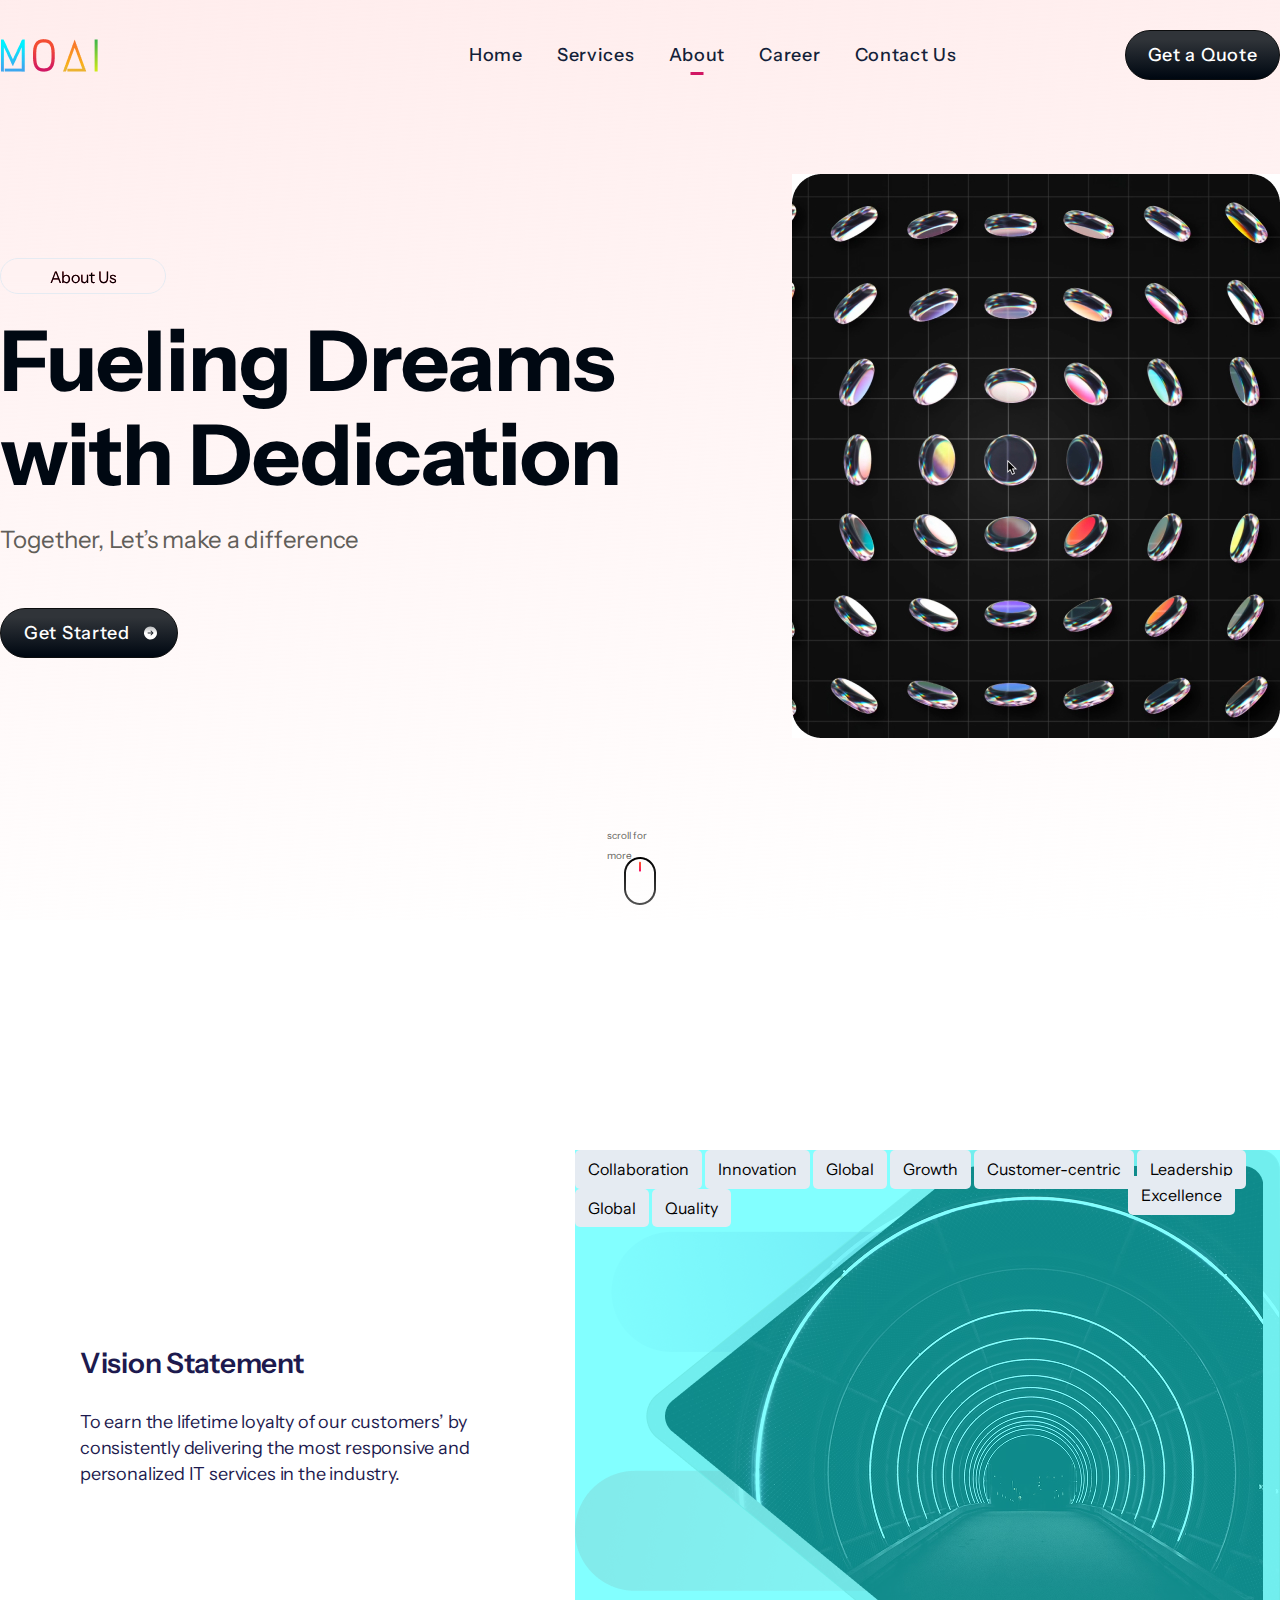
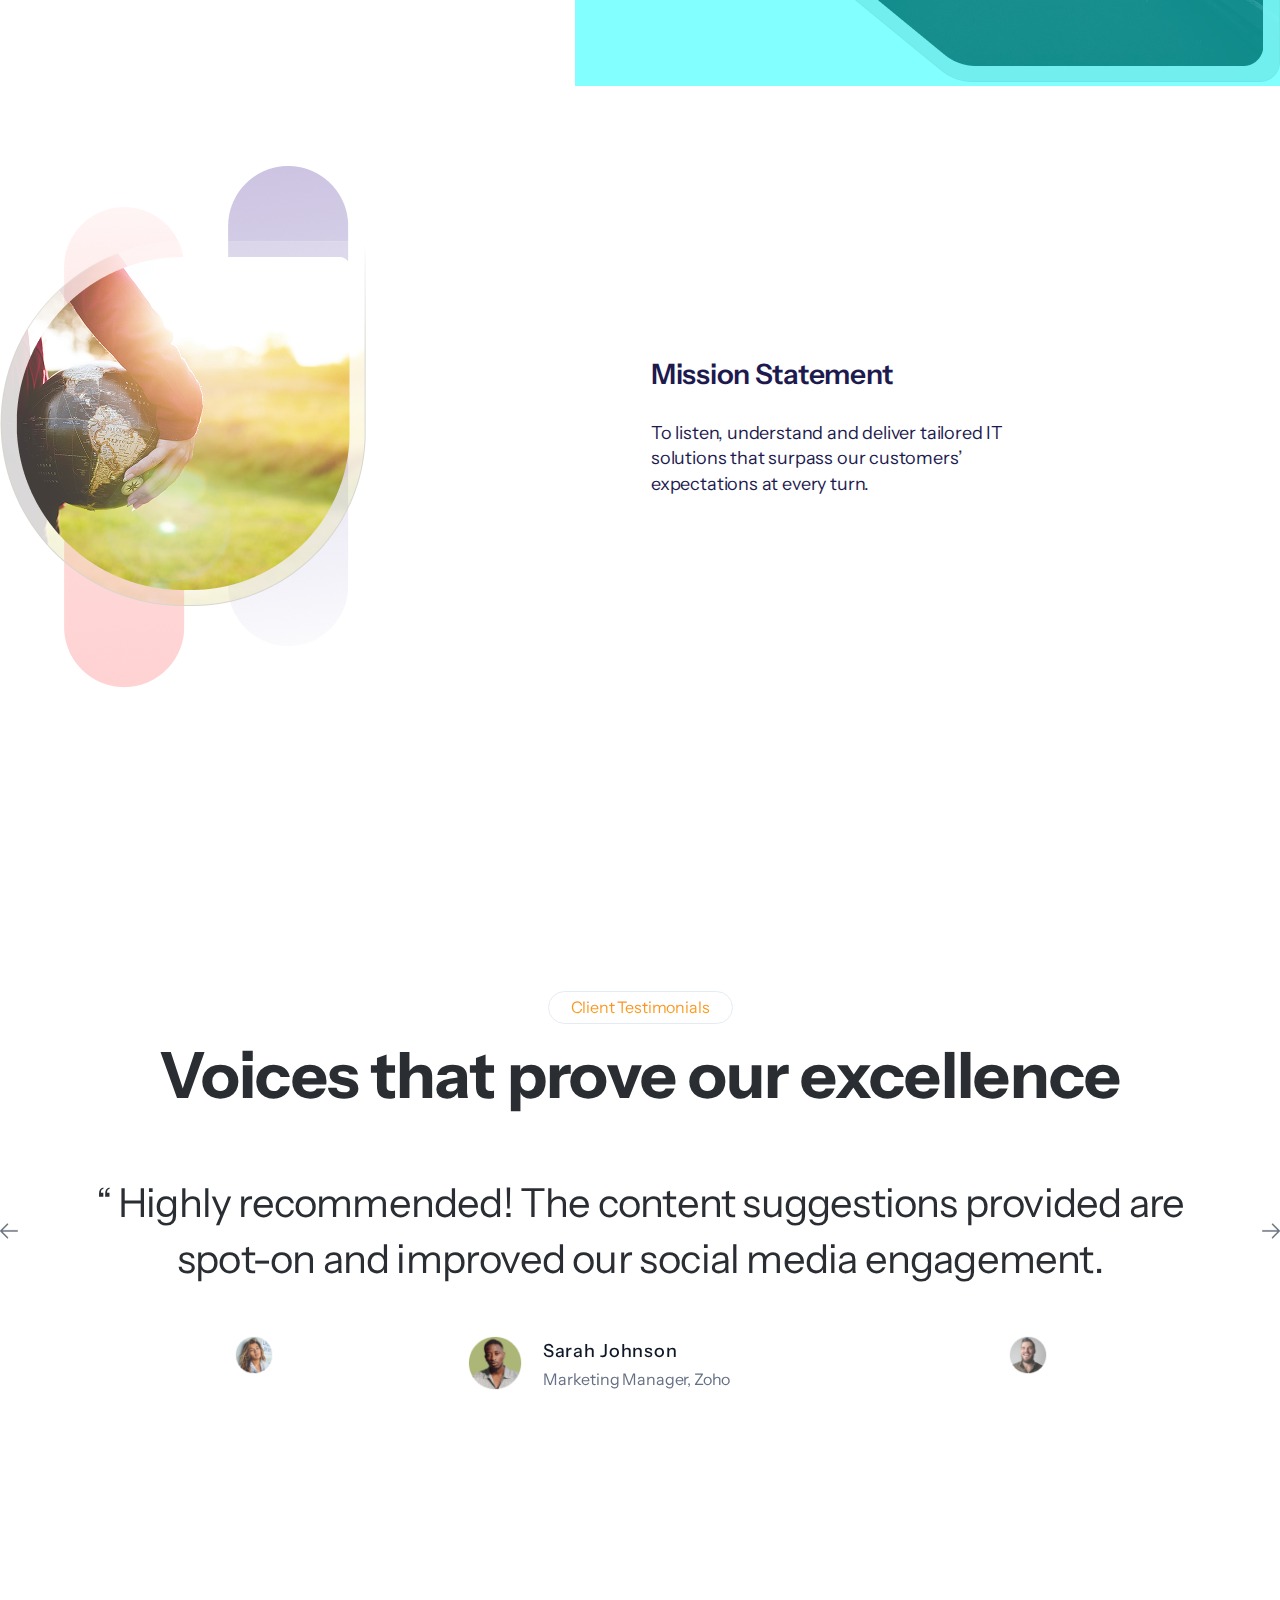
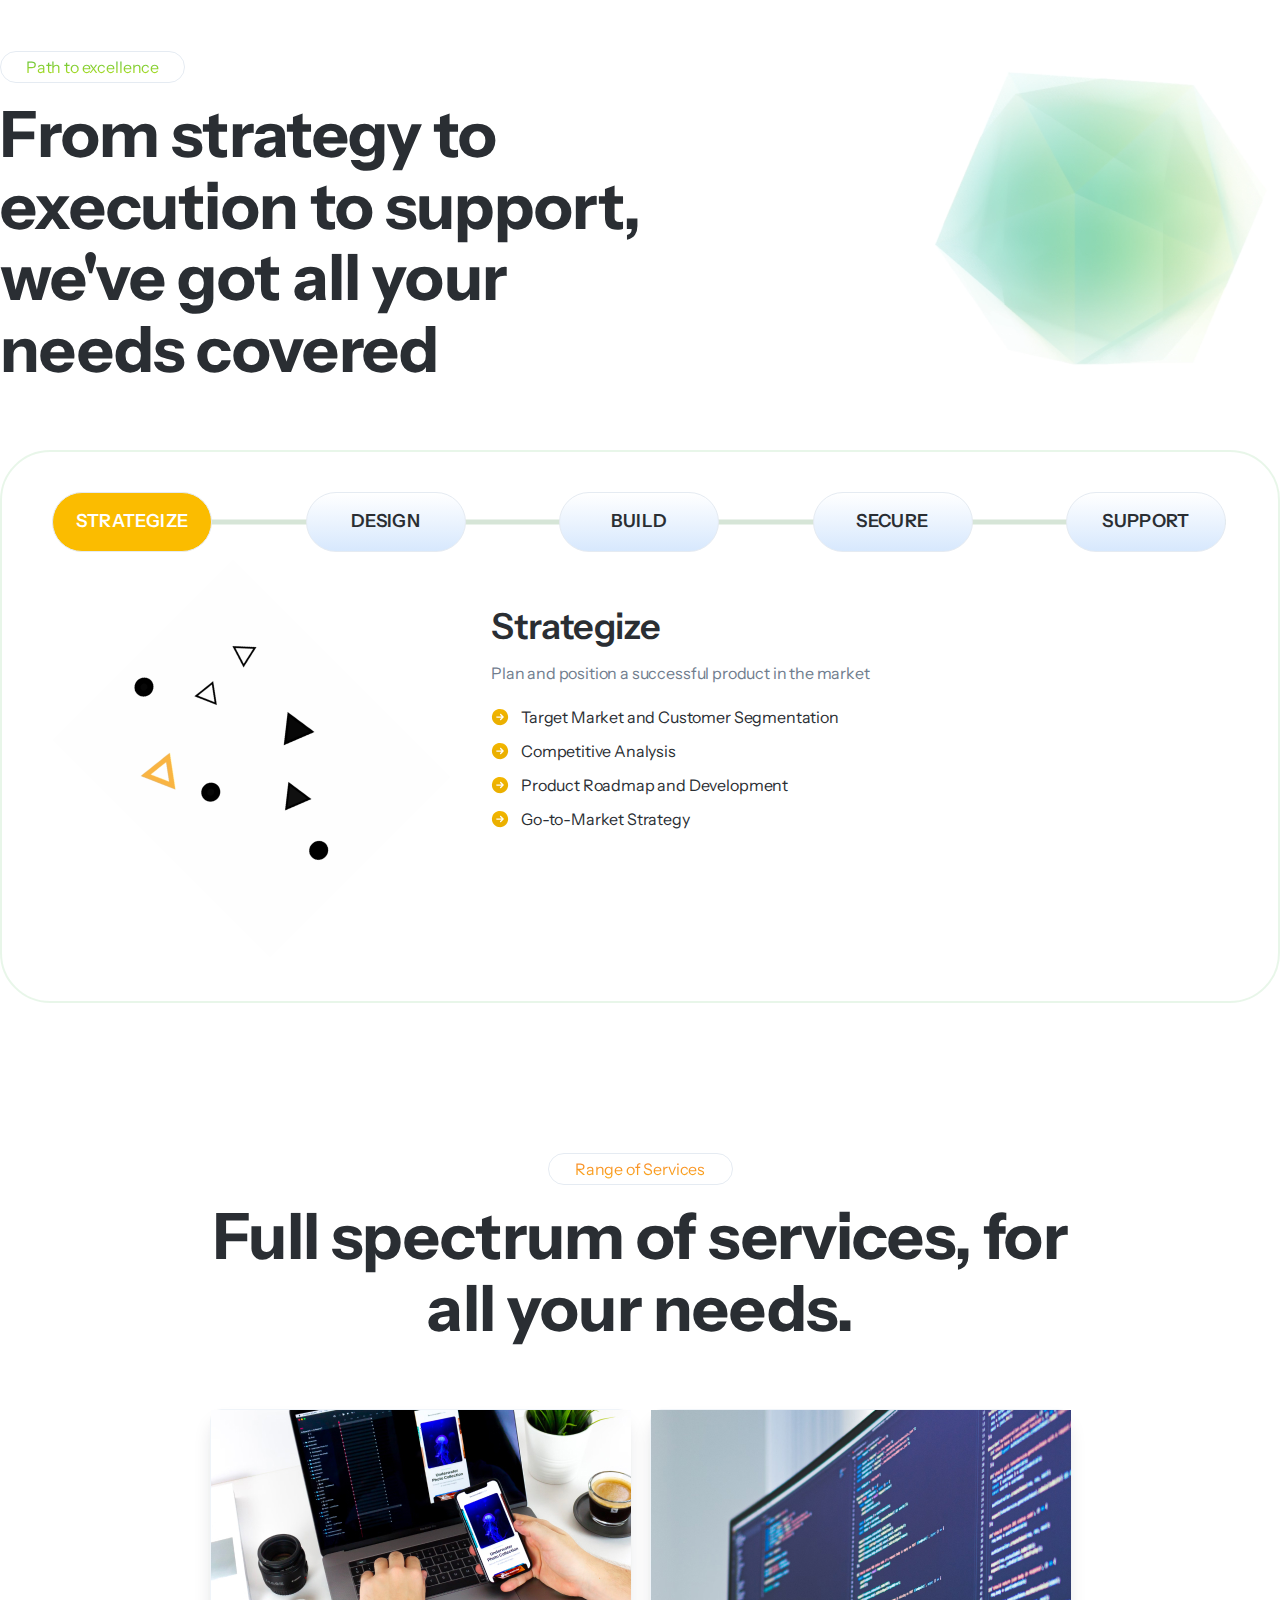
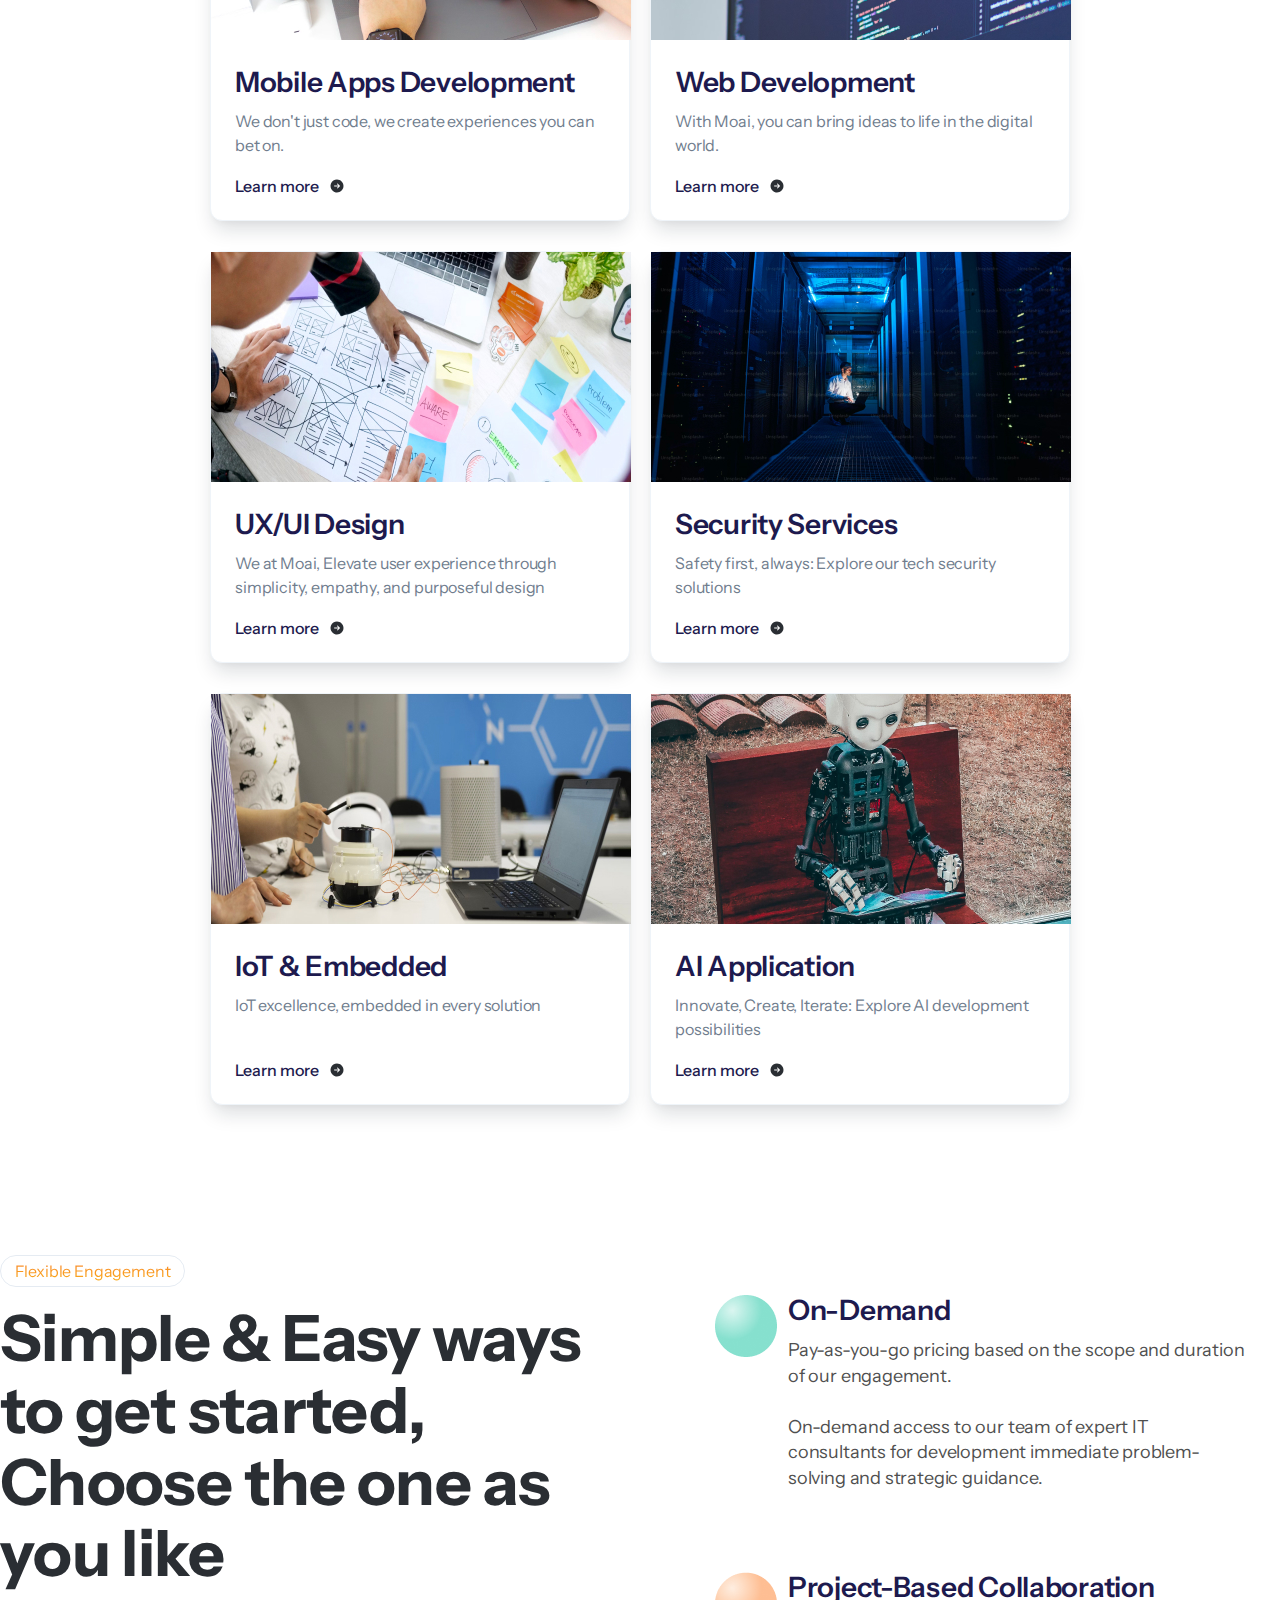
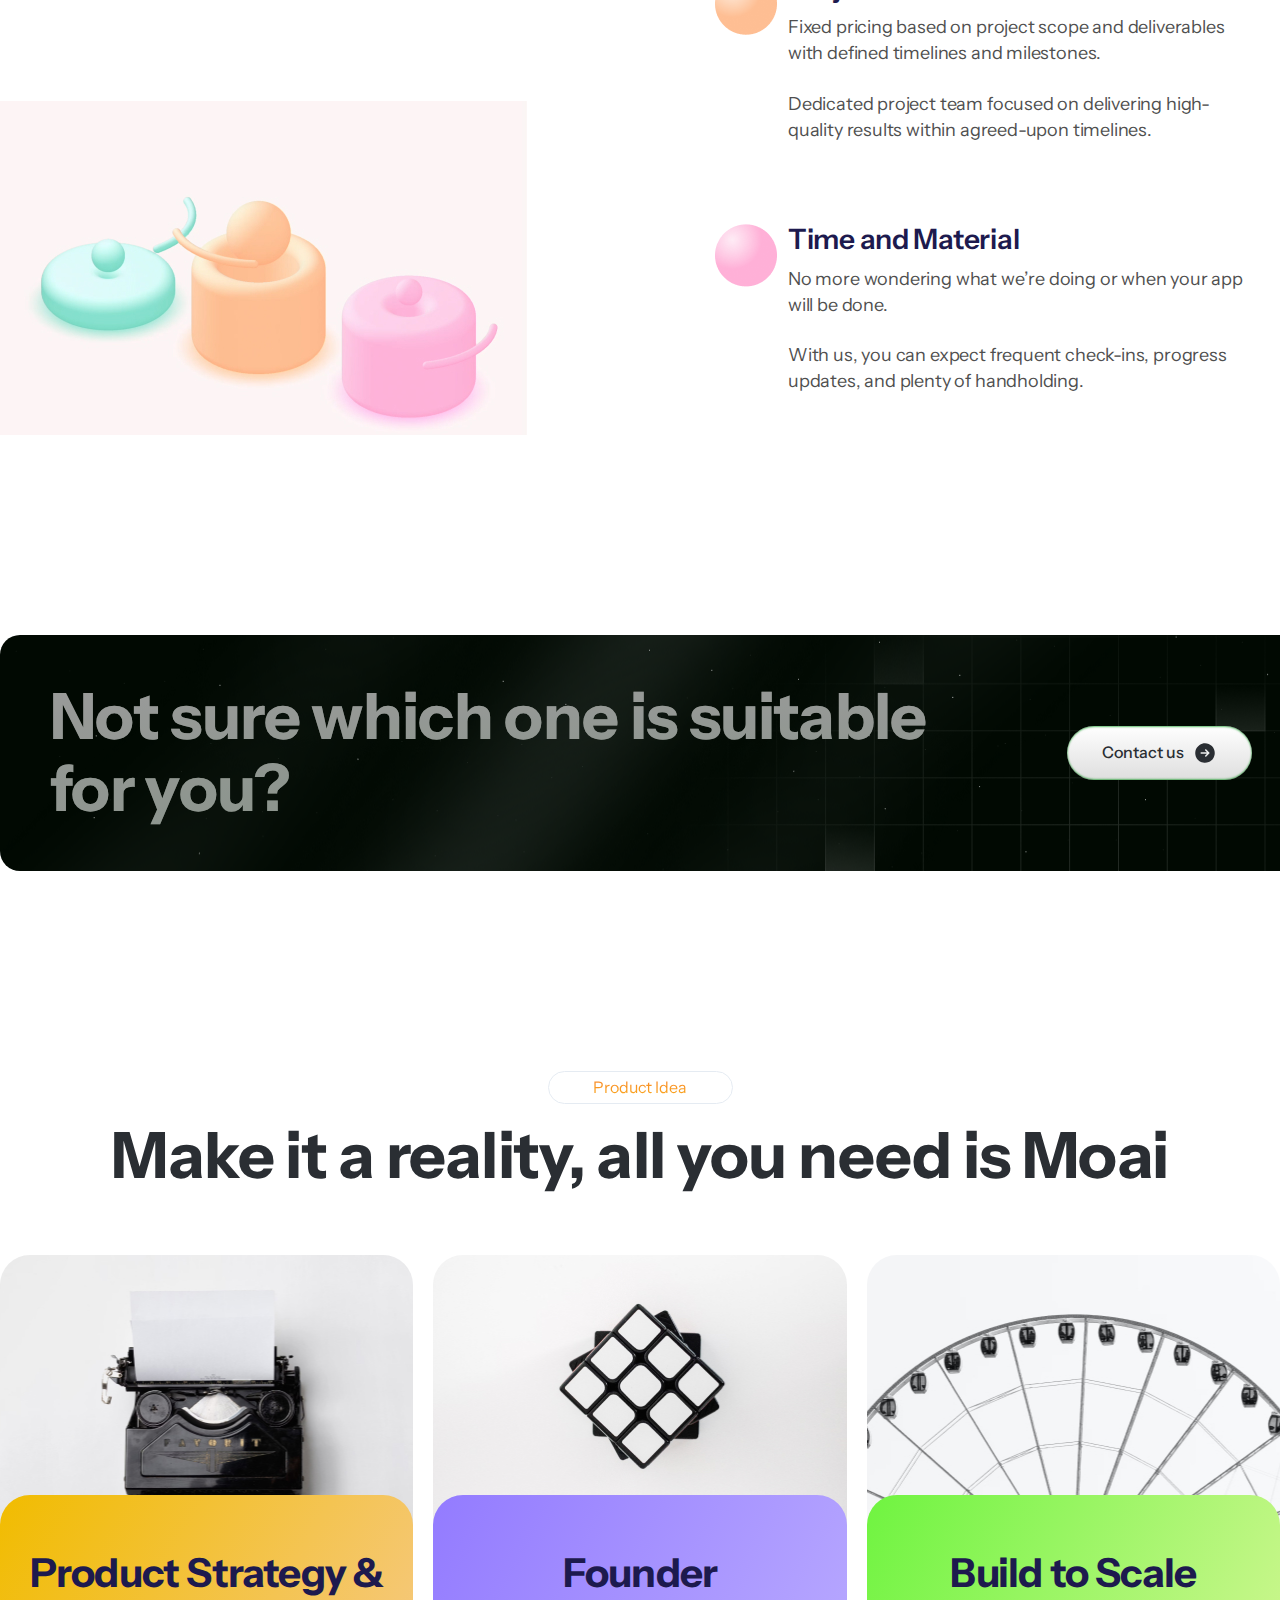
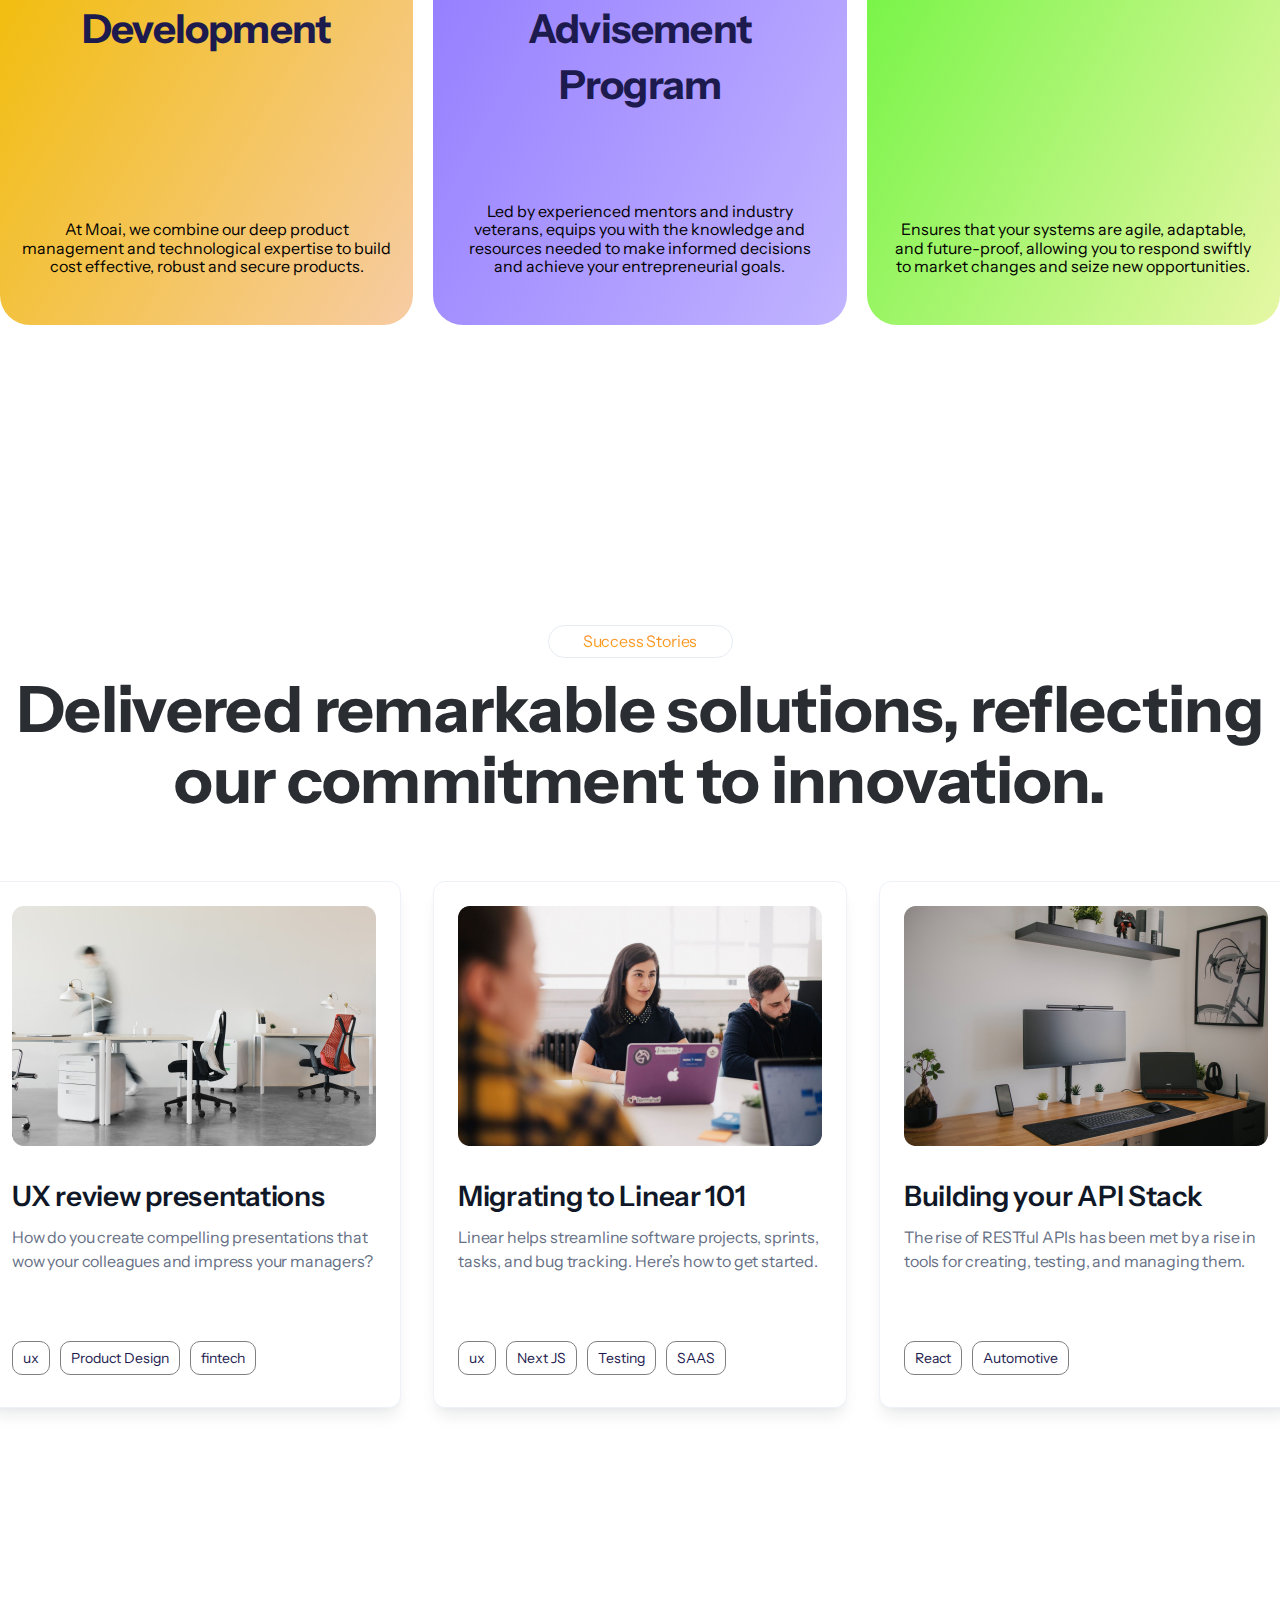
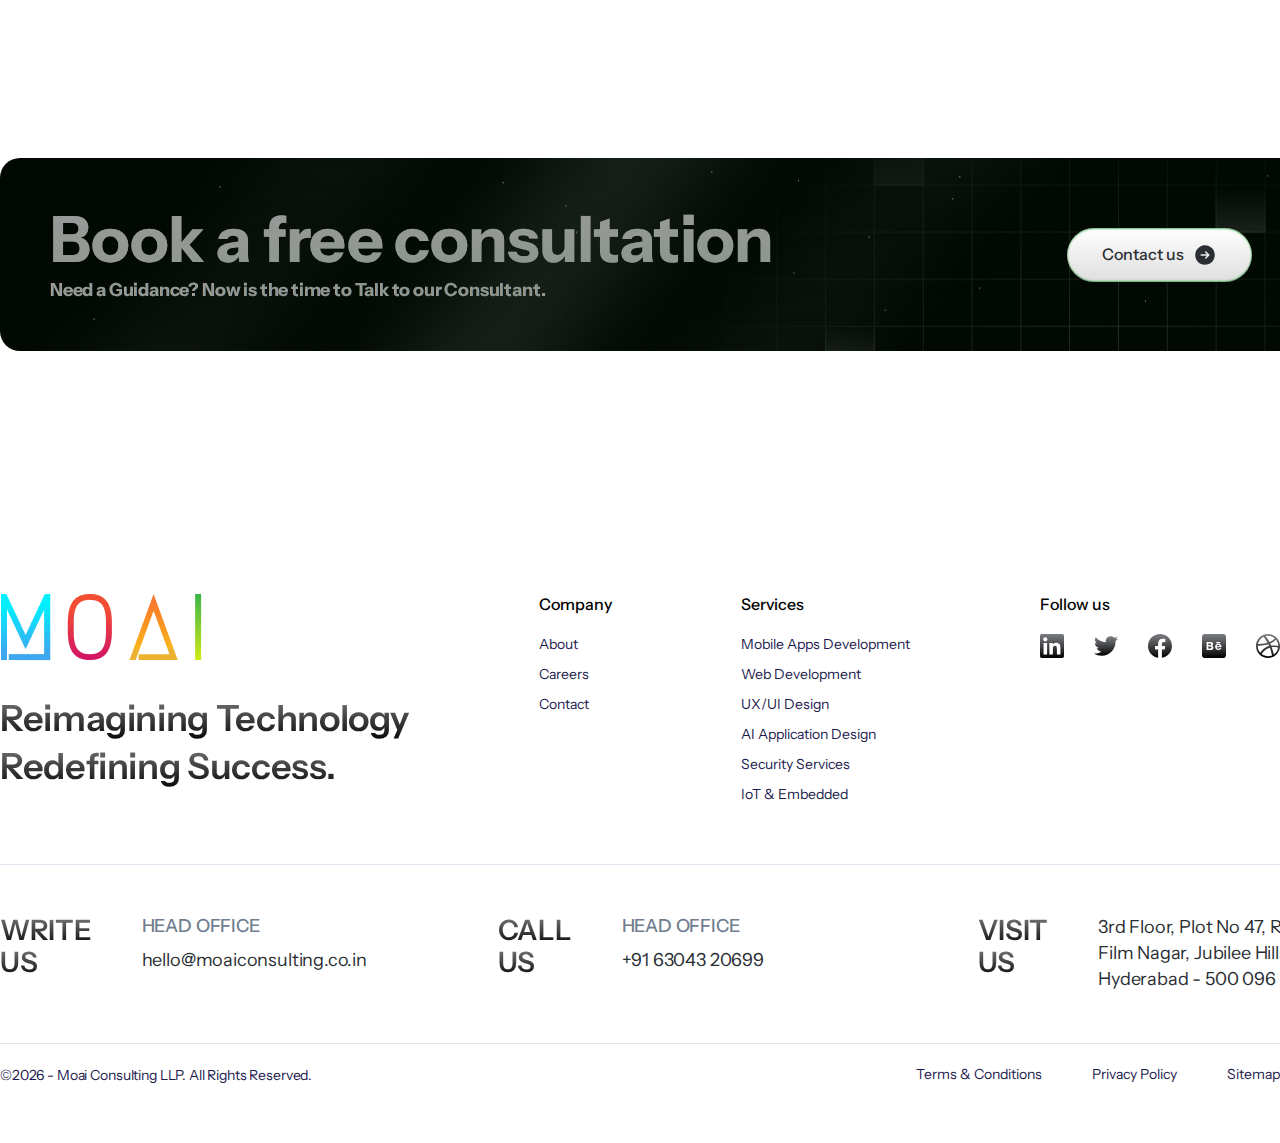
==== about.html @ f05de861 "commit" ====
<!DOCTYPE html>
<html lang="en">

<head>
    <meta charset="UTF-8">
    <meta name="viewport" content="width=device-width, initial-scale=1.0">
    <link rel="stylesheet" href="css/main.min.css">
    <title>moai</title>
</head>

<body>
    <header class="header header-gradient">
        <div class="header-fixed">
            <div class="container header-wrapper">
                <a href="" class="header-logo"><img src="./img/logo.png" alt="logo"></a>
                <nav class="nav">
                    <ul class="menu">
                        <li class="menu-item">
                            <a href="./index.html" class="menu-link">Home</a>
                        </li>
                        <li class="menu-item">
                            <a href="./all-services.html" class="menu-link">Services</a>
                        </li>
                        <li class="menu-item">
                            <a class="menu-link active">About</a>
                        </li>
                        <li class="menu-item">
                            <a href="" class="menu-link">Career</a>
                        </li>
                        <li class="menu-item">
                            <a href="" class="menu-link">Contact Us</a>
                        </li>
                    </ul>
                    <a href="" class="header-link link--black">Get a Quote</a>
                </nav>
            </div>
            <div class="container">
                <div class="header-wrapper-bottom about">
                    <div class="header-content">
                        <span class="header-subtitle">About Us</span>
                        <h1 class="header-title">Fueling <span>Dreams</span> with
                            <span>Dedication</span>
                        </h1>
                        <p class="header-text">Together, Let’s make a difference
                        </p>
                        <a href="" class="link--black">Get Started</a>
                    </div>
                    <figure class="header-img"><img src="./img/header-about.jpg" alt="header-about"></figure>
                </div>
            </div>
        </div>
        <a href="#testimonials" class="link-scrolle">scroll for more</a>
    </header>

    <main>

        <section class="experience">
            <div class="container">
                <div class="experience-content">
                    <div class="experience-img__about">
                        <img src="./img/statement.png" alt="statment">
                        <ul class="experience-list">
                            <li class="experience-item" id="ex">Excellence</li>
                            <li class="experience-item" id="col">Collaboration</li>
                            <li class="experience-item" id="inov">Innovation</li>
                            <li class="experience-item" id="gl">Global</li>
                            <li class="experience-item" id="gr">Growth</li>
                            <li class="experience-item" id="cast">Customer-centric</li>
                            <li class="experience-item" id="lead">Leadership</li>
                            <li class="experience-item" id="glb">Global</li>
                            <li class="experience-item" id="qa">Quality</li>
                        </ul>
                    </div>
                    <div class="content">
                        <h3>Vision Statement</h3>
                        <p>To earn the lifetime loyalty of our customers’ by consistently delivering the most responsive and personalized IT services in the industry.</p>
                    </div>
                </div>
                <div class="experience-content experience-content__about">
                    <figure><img src="./img/mision.png" alt="mision"></figure>
                    <div class="content">
                        <h3>Mission Statement</h3>
                        <p>To listen, understand and deliver tailored IT solutions that surpass our customers’ expectations at every turn.</p>
                    </div>
                </div>
            </div>
        </section>

        <section class="testimonials" id="testimonials">
            <div class="container">
                <div class="inner-top">
                    <span class="subtitle">Client Testimonials</span>
                    <h2 class="title">Voices that prove our excellence</h2>
                </div>
                <div class="testimonials-slider">
                    <div class="slider-text">
                        <p>“ Highly recommended! The content suggestions provided are spot-on and improved our social
                            media engagement.</p>
                    </div>
                    <div class="slider-text">
                        <p>“ Highly recommended! The content suggestions provided are spot-on and improved our social
                            media engagement.</p>
                    </div>
                    <div class="slider-text">
                        <p>“ Highly recommended! The content suggestions provided are spot-on and improved our social
                            media engagement.</p>
                    </div>
                    <div class="slider-text">
                        <p>“ Highly recommended! The content suggestions provided are spot-on and improved our social
                            media engagement.</p>
                    </div>
                    <div class="slider-text">
                        <p>“ Highly recommended! The content suggestions provided are spot-on and improved our social
                            media engagement.</p>
                    </div>
                    <div class="slider-text">
                        <p>“ Highly recommended! The content suggestions provided are spot-on and improved our social
                            media engagement.</p>
                    </div>
                </div>
                <div class="slider-avatars">
                    <div class="avatar">
                        <img src="./img/Avatar.png" alt="avatar">
                        <span class="avatar-title">Sarah Johnson</span>
                        <span class="avatar-job">Marketing Manager, Zoho</span>
                    </div>
                    <div class="avatar">
                        <img src="./img/Avatar-1.png" alt="Avatar-1">
                        <span class="avatar-title">Sarah Johnson</span>
                        <span class="avatar-job">Marketing Manager, Zoho</span>
                    </div>
                    <div class="avatar">
                        <img src="./img/Avatar-2.png" alt="Avatar-2">
                        <span class="avatar-title">Sarah Johnson</span>
                        <span class="avatar-job">Marketing Manager, Zoho</span>
                    </div>
                    <div class="avatar">
                        <img src="./img/Avatar-3.png" alt="Avatar-3">
                        <span class="avatar-title">Sarah Johnson</span>
                        <span class="avatar-job">Marketing Manager, Zoho</span>
                    </div>
                    <div class="avatar">
                        <img src="./img/Avatar-4.png" alt="Avatar-4">
                        <span class="avatar-title">Sarah Johnson</span>
                        <span class="avatar-job">Marketing Manager, Zoho</span>
                    </div>
                    <div class="avatar">
                        <img src="./img/Avatar-5.png" alt="Avatar-5">
                        <span class="avatar-title">Sarah Johnson</span>
                        <span class="avatar-job">Marketing Manager, Zoho</span>
                    </div>
                    <div class="avatar">
                        <img src="./img/Avatar-6.png" alt="Avatar-6">
                        <span class="avatar-title">Sarah Johnson</span>
                        <span class="avatar-job">Marketing Manager, Zoho</span>
                    </div>
                </div>
            </div>
        </section>
        <!-- end testimonials -->

        <section class="strategize">
            <div class="container">
                <div class="inner-top">
                    <span class="subtitle strategize-subtitle">Path to excellence</span>
                    <h2 class="title strategize-title">From strategy to execution to support, we've got all your needs
                        covered</h2>
                </div>
                <div class="quise">
                    <ul class="quise-list">
                        <li class="quise-item active">Strategize</li>
                        <li class="quise-item">Design</li>
                        <li class="quise-item">Build</li>
                        <li class="quise-item">SECURE</li>
                        <li class="quise-item">Support</li>
                    </ul>
                    <div class="quise-wrapper">
                        <figure class="quise-img"><img src="./img/figure.png" alt="figure"></figure>
                        <div class="quise-content">
                            <span class="quise-content-title">Strategize</span>
                            <span class="quise-content-text">Plan and position a successful product in the market</span>
                            <ul class="quise-content-list">
                                <li class="quise-content-item">Target Market and Customer Segmentation</li>
                                <li class="quise-content-item">Competitive Analysis</li>
                                <li class="quise-content-item">Product Roadmap and Development</li>
                                <li class="quise-content-item">Go-to-Market Strategy</li>
                            </ul>
                        </div>
                    </div>
                </div>
            </div>
        </section>
        <!-- end strategize -->

        <section class="services">
            <div class="container">
                <div class="inner-top">
                    <span class="subtitle services-subtitle">Range of Services</span>
                    <h2 class="title services-title">Full spectrum of services, for all your needs.</h2>
                </div>
                <ul class="services-projects">
                    <li class="project">
                        <img src="./img/services-1.jpg" alt="services-1">
                        <div class="">
                            <h3>Mobile Apps Development</h3>
                            <p>We don't just code, we create experiences you can bet on.</p>
                            <a href="">Learn more</a>
                        </div>
                    </li>
                    <li class="project">
                        <img src="./img/services-2.jpg" alt="services-2">
                        <div class="">
                            <h3>Web Development</h3>
                            <p>With Moai, you can bring ideas to life in the digital world.</p>
                            <a href="">Learn more</a>
                        </div>
                    </li>
                    <li class="project">
                        <img src="./img/services-3.jpg" alt="services-3">
                        <div class="">
                            <h3>UX/UI Design</h3>
                            <p>We at Moai, Elevate user experience through simplicity, empathy, and purposeful design
                            </p>
                            <a href="">Learn more</a>
                        </div>
                    </li>
                    <li class="project">
                        <img src="./img/services-4.jpg" alt="services-4">
                        <div class="">
                            <h3>Security Services</h3>
                            <p>Safety first, always: Explore our tech security solutions</p>
                            <a href="">Learn more</a>
                        </div>
                    </li>
                    <li class="project">
                        <img src="./img/services-5.jpg" alt="services-5">
                        <div class="">
                            <h3>IoT & Embedded</h3>
                            <p>IoT excellence, embedded in every solution</p>
                            <a href="">Learn more</a>
                        </div>
                    </li>
                    <li class="project">
                        <img src="./img/services-6.jpg" alt="services-6">
                        <div class="">
                            <h3>AI Application</h3>
                            <p>Innovate, Create, Iterate: Explore AI development possibilities</p>
                            <a href="">Learn more</a>
                        </div>
                    </li>
                </ul>
            </div>
        </section>

        <!-- end services -->


        <section class="strategy">
            <div class="container">
                <div class="strategy-wrapper">
                    <div class="strategy-content">
                        <div class="inner-top">
                            <span class="subtitle strategy-subtitle">Flexible Engagement</span>
                            <h2 class="title strategy-title">Simple & Easy ways to get started, Choose the one as you
                                like</h2>
                        </div>
                    </div>
                    <div class="strategy-list">
                        <ul class="strategy-information">
                            <li class="strategy-info">
                                <h4>On-Demand</h4>
                                <p>Pay-as-you-go pricing based on the scope and duration of our engagement.</p>

                                <p> On-demand access to our team of expert IT consultants for development immediate
                                    problem-solving and strategic guidance.</p>
                            </li>
                            <li class="strategy-info">
                                <h4>Project-Based Collaboration</h4>
                                <p>Fixed pricing based on project scope and deliverables with defined timelines and
                                    milestones.</p>

                                <p>Dedicated project team focused on delivering high-quality results within agreed-upon
                                    timelines.</p>
                            </li>
                            <li class="strategy-info">
                                <h4>Time and Material</h4>
                                <p>No more wondering what we’re doing or when your app will be done.</p>

                                <p>With us, you can expect frequent check-ins, progress updates, and plenty of
                                    handholding.</p>
                            </li>
                        </ul>
                    </div>
                </div>
            </div>
        </section>

        <!-- end strategy -->

        <div class="not-sure">
            <div class="container">
                <div class="not-sure__wrapper">
                    <h2>Not sure which one is suitable for you?</h2>
                    <a href="" class="not-sure__link inner-link">Contact us</a>
                </div>
            </div>
        </div>

        <!-- end not-sure -->



        <!-- end experience -->

        <section class="productIdea padding-large">
            <div class="container">
                <div class="inner-top">
                    <span class="subtitle productIdea-subtitle">Product Idea</span>
                    <h2 class="title productIdea-title">Make it a reality, all you need is Moai</h2>
                </div>
                <div class="productIdea-wrapper">
                    <div class="productIdea-idea product">
                        <div class="productIdea-content">
                            <span class="title">Product Strategy & Development</span>
                            <p class="text">At Moai, we combine our deep product management and technological expertise
                                to build cost effective, robust and secure products.</p>
                        </div>
                    </div>
                    <div class="productIdea-idea faunder">
                        <div class="productIdea-content">
                            <span class="title">Founder Advisement Program</span>
                            <p class="text">Led by experienced mentors and industry veterans, equips you with the
                                knowledge and resources needed to make informed decisions and achieve your
                                entrepreneurial goals.</p>
                        </div>
                    </div>
                    <div class="productIdea-idea scale">
                        <div class="productIdea-content">
                            <span class="title">Build to Scale</span>
                            <p class="text">Ensures that your systems are agile, adaptable, and future-proof, allowing
                                you to respond swiftly to market changes and seize new opportunities.</p>
                        </div>
                    </div>
                </div>
            </div>
        </section>

        <!-- end productIdea -->

        <section class="delivered padding-large">
            <div class="container">
                <div class="inner-top">
                    <span class="subtitle delivered-subtitle">Success Stories</span>
                    <h2 class="title delivered-title">Delivered remarkable solutions, reflecting our commitment to
                        innovation.</h2>
                </div>
                <div class="delivered-wrapper">
                    <div class="delivered-idea">
                        <div class="delivered-content">
                            <figure class="img"><img src="./img/office.jpg" alt="office"></figure>
                            <span class="title">UX review presentations</span>
                            <p class="text">How do you create compelling presentations that wow your colleagues and
                                impress your managers?</p>
                            <ul class="tabs">
                                <li>ux</li>
                                <li>Product Design</li>
                                <li>fintech</li>
                            </ul>
                        </div>
                    </div>
                    <div class="delivered-idea">
                        <div class="delivered-content">
                            <figure class="img"><img src="./img/conference.jpg" alt="conference"></figure>
                            <span class="title">Migrating to Linear 101</span>
                            <p class="text">Linear helps streamline software projects, sprints, tasks, and bug tracking.
                                Here’s how to get started.</p>
                            <ul class="tabs">
                                <li>ux</li>
                                <li>Next JS</li>
                                <li>Testing</li>
                                <li>SAAS</li>
                            </ul>
                        </div>
                    </div>
                    <div class="delivered-idea">
                        <div class="delivered-content">
                            <figure class="img"><img src="./img/desktop.jpg" alt="desktop"></figure>
                            <span class="title">Building your API Stack</span>
                            <p class="text">The rise of RESTful APIs has been met by a rise in tools for creating,
                                testing, and managing them.</p>
                            <ul class="tabs">
                                <li>React</li>
                                <li>Automotive</li>
                            </ul>
                        </div>
                    </div>
                </div>
            </div>
        </section>

        <!-- end delivered -->

        <div class="not-sure padding-large">
            <div class="container">
                <div class="not-sure__wrapper">
                    <h2>Book a free consultation
                        <span class="text">Need a Guidance? Now is the time to Talk to our Consultant.</span>
                    </h2>
                    <a href="" class="not-sure__link inner-link">Contact us</a>
                </div>
            </div>
        </div>


    </main>

    <footer class="footer">
        <div class="container">
            <div class="footer-top">
                <div class="logo">
                    <figure>
                        <img src="./img/logo-footer.png" alt="logo-footer">
                    </figure>
                    <span>Reimagining Technology</span>
                    <span>Redefining Success.</span>
                </div>
                <div class="footer-block">
                    <span class="footer-title">Company</span>
                    <ul class="footer-menu">
                        <li><a href="">About</a></li>
                        <li><a href="">Careers</a></li>
                        <li><a href="">Contact </a></li>
                    </ul>
                </div>
                <div class="footer-block">
                    <span class="footer-title">Services</span>
                    <ul class="footer-menu">
                        <li><a href="">Mobile Apps Development</a></li>
                        <li><a href="">Web Development</a></li>
                        <li><a href="">UX/UI Design</a></li>
                        <li><a href="">AI Application Design</a></li>
                        <li><a href="">Security Services</a></li>
                        <li><a href="">IoT & Embedded</a></li>
                    </ul>
                </div>
                <div class="footer-block">
                    <span class="footer-title">Follow us</span>
                    <div class="footer-social">
                        <a href="">
                            <img src="./img/linkendin.svg" alt="linkendin">
                        </a>
                        <a href="">
                            <img src="./img/twitter.svg" alt="twitter">
                        </a>
                        <a href="">
                            <img src="./img/facebook.svg" alt="facebook">
                        </a>
                        <a href="">
                            <img src="./img/be.svg" alt="be">
                        </a>
                        <a href="">
                            <img src="./img/site.svg" alt="site">
                        </a>
                    </div>
                </div>


            </div>
            <div class="footer-middle">
                <div class="block">
                    <div class="footer-info">
                        <span class="footer-title">WRITE</span>
                        <span class="footer-title--black">US</span>
                    </div>
                    <ul class="footer-head">
                        <li class="footer-subtitle">HEAD OFFICE</li>
                        <li><a href="mailto:hello@moaiconsulting.co.in">hello@moaiconsulting.co.in</a></li>
                    </ul>
                </div>
                <div class="block">
                    <div class="footer-info">
                        <span class="footer-title">CALL</span>
                        <span class="footer-title--black">US</span>
                    </div>
                    <ul class="footer-head">
                        <li class="footer-subtitle">HEAD OFFICE</li>
                        <li><a href="tel:+916304320699">+91 63043 20699</a></li>
                    </ul>
                </div>
                <div class="block">
                    <div class="footer-info">
                        <span class="footer-title">VISIT</span>
                        <span class="footer-title--black">US</span>
                    </div>
                    <address class="footer-head">
                        <span class="footer-address">3rd Floor, Plot No 47, Road No 76, </span>
                        <span>Film Nagar, Jubilee Hills</span>
                        <span> Hyderabad - 500 096</span>
                    </address>
                </div>



            </div>
            <div class="footer-bottom">
                <p class="copyright">©<span class="year"></span> - Moai Consulting LLP. All Rights Reserved.</p>
                <ul class="footer-menu">
                    <li><a href="">Terms & Conditions</a></li>
                    <li><a href="">Privacy Policy</a></li>
                    <li><a href="">Sitemap </a></li>
                </ul>
            </div>
        </div>
    </footer>

    <button class="arrow-up"></button>



    <script src="js/jquery-3.7.1.min.js"></script>
    <script src="js/slick.min.js"></script>
    <script src="js/main.js"></script>
</body>

</html>
---- css/main.min.css ----
@import"https://fonts.googleapis.com/css2?family=Instrument+Sans:wght@400;500;600;700&family=Plus+Jakarta+Sans:wght@400;500;600;700&display=swap";/*! modern-normalize v2.0.0 | MIT License | https://github.com/sindresorhus/modern-normalize */*,::before,::after{box-sizing:border-box}html{font-family:system-ui,"Segoe UI",Roboto,Helvetica,Arial,sans-serif,"Apple Color Emoji","Segoe UI Emoji";line-height:1.15;-webkit-text-size-adjust:100%;-moz-tab-size:4;-o-tab-size:4;tab-size:4}body{margin:0}hr{height:0;color:inherit}abbr[title]{-webkit-text-decoration:underline dotted;text-decoration:underline dotted}b,strong{font-weight:bolder}code,kbd,samp,pre{font-family:ui-monospace,SFMono-Regular,Consolas,"Liberation Mono",Menlo,monospace;font-size:1em}small{font-size:80%}sub,sup{font-size:75%;line-height:0;position:relative;vertical-align:baseline}sub{bottom:-0.25em}sup{top:-0.5em}table{text-indent:0;border-color:inherit}button,input,optgroup,select,textarea{font-family:inherit;font-size:100%;line-height:1.15;margin:0}button,select{text-transform:none}button,[type=button],[type=reset],[type=submit]{-webkit-appearance:button}::-moz-focus-inner{border-style:none;padding:0}:-moz-focusring{outline:1px dotted ButtonText}:-moz-ui-invalid{box-shadow:none}legend{padding:0}progress{vertical-align:baseline}::-webkit-inner-spin-button,::-webkit-outer-spin-button{height:auto}[type=search]{-webkit-appearance:textfield;outline-offset:-2px}::-webkit-search-decoration{-webkit-appearance:none}::-webkit-file-upload-button{-webkit-appearance:button;font:inherit}summary{display:list-item}*{margin:0;padding:0;box-sizing:border-box}ul{list-style:none}a{color:inherit;text-decoration:none}html,body{scroll-behavior:smooth}body{font-family:"Instrument Sans",sans-serif;font-size:16px;font-weight:400}.container{max-width:1300px;width:100%;margin:0 auto}.padding-large{padding:150px 0}.subtitle{display:block;width:185px;margin:0 auto 16px;-webkit-backdrop-filter:blur(9px);backdrop-filter:blur(9px);background:linear-gradient(180deg, #fff 0%, #d7e8fd 100%);border:1px solid #e5ebf2;border-radius:18px;padding:6px 0;letter-spacing:-0.01em;text-align:center;background:linear-gradient(180deg, #f8792b 0%, #fab519 99.99%, rgba(236, 178, 47, 0) 100%);background-clip:text;-webkit-background-clip:text;-webkit-text-fill-color:rgba(0,0,0,0)}.title{font-weight:700;font-size:64px;line-height:1.12;letter-spacing:-0.01em;text-align:center;color:#2a2e33;margin-bottom:64px}.header-gradient{background:url(../img/bg-header.png) no-repeat center,linear-gradient(176deg, #ffeded 0%, rgba(255, 237, 237, 0) 100%),linear-gradient(105deg, #fff 0%, rgba(255, 255, 255, 0) 100%)}.p-150{padding:150px 0}.p-50{padding:50px 0}.link--black{border:1px solid #0c0d0e;border-radius:32px;padding:8px 0px 8px 23px;width:178px;height:50px;background:url(../img/arrow-services.svg) no-repeat right 20px center,linear-gradient(180deg, #303439 17.71%, #000812 97.4%);display:block;font-weight:500;font-size:18px;line-height:1.78;letter-spacing:.04em;color:#fff}.arrow-up{width:50px;height:50px;position:fixed;right:-100px;bottom:100px;z-index:3;background:#dcebfe url(../img/arrow-up.svg) no-repeat center;transition:.3s linear;border-radius:50%;padding:10px;border:1px solid #607d8b;cursor:pointer}.arrow-up.active{right:50px}.slick-slider{position:relative;display:block;box-sizing:border-box;-webkit-touch-callout:none;-webkit-user-select:none;-moz-user-select:none;user-select:none;touch-action:pan-y;-webkit-tap-highlight-color:rgba(0,0,0,0)}.slick-list{position:relative;overflow:hidden;display:block;margin:0;padding:0}.slick-list:focus{outline:none}.slick-list.dragging{cursor:pointer;cursor:hand}.slick-slider .slick-track,.slick-slider .slick-list{transform:translate3d(0, 0, 0)}.slick-track{position:relative;left:0;top:0;display:block;margin-left:auto;margin-right:auto}.slick-track:before,.slick-track:after{content:"";display:table}.slick-track:after{clear:both}.slick-loading .slick-track{visibility:hidden}.slick-slide{float:left;height:100%;min-height:1px;display:none}[dir=rtl] .slick-slide{float:right}.slick-slide img{display:block}.slick-slide.slick-loading img{display:none}.slick-slide.dragging img{pointer-events:none}.slick-initialized .slick-slide{display:block}.slick-loading .slick-slide{visibility:hidden}.slick-vertical .slick-slide{display:block;height:auto;border:1px solid rgba(0,0,0,0)}.slick-arrow.slick-hidden{display:none}.header{position:relative}.header-wrapper{display:flex;justify-content:space-between;align-items:center}.header-wrapper-bottom{display:flex;justify-content:space-between;align-items:center;padding:94px 0 179px}.header-fixed{padding-top:30px}.header-logo{width:97px;height:32px}.header-link{text-align:center;border:1px solid #0c0d0e;border-radius:32px;padding:8px 0;width:155px;height:50px;background:linear-gradient(180deg, #303439 17.71%, #000812 97.4%);font-weight:500;font-size:18px;line-height:1.78;letter-spacing:.04em;color:#fff}.header .nav{flex:.7;display:flex;justify-content:space-between;align-items:center}.header .menu{display:flex}.header .menu-link{padding:17px;font-weight:500;font-size:18px;line-height:1.78;letter-spacing:.04em;color:#141f39;position:relative}.header .menu-link::after{content:"";width:13px;height:3px;background-color:rgba(0,0,0,0);position:absolute;bottom:8px;left:50%;transform:translateX(-50%);transition:.3s linear}.header .menu-link:hover::after,.header .menu-link.active::after{background-color:#d11763}.header-content{max-width:575px;width:100%}.header-subtitle{border:1px solid #e5ebf2;border-radius:18px;padding:6px 0px;width:166px;height:36px;display:block;text-align:center;-webkit-backdrop-filter:blur(9px);backdrop-filter:blur(9px);line-height:1.5;letter-spacing:-0.01em;background:linear-gradient(0deg, #d11763 0%, #f34d33 100%);-webkit-background-clip:text;background-clip:text;margin-bottom:20px}.header-title{font-weight:700;font-size:84px;line-height:1.12;letter-spacing:-0.01em;color:#000812;margin-bottom:20px}.header-text{font-size:24px;line-height:1.5;letter-spacing:-0.01em;color:#615e59;margin-bottom:50px}.header .link-scrolle{display:block;width:66px;height:79px;background:url(../img/btn.png) no-repeat bottom center;font-size:10px;color:#615e59;line-height:2;position:absolute;left:50%;transform:translateX(-50%);bottom:15px;transition:.3s linear}.header .link-scrolle:hover{background:url(../img/btn-black.png) no-repeat bottom center}.header-wrapper-bottom.about .header-content{max-width:650px}.header-wrapper-bottom.about .header-img{max-width:488px;width:100%}.testimonials{padding:150px 0 220px}.testimonials-slider{margin-bottom:48px}.testimonials .slider-text{text-align:center}.testimonials p{font-size:40px;line-height:1.4;letter-spacing:-0.02em;text-align:center;color:#2a2e33;max-width:1140px;width:100%;margin:0 auto}.testimonials .slick-btn{position:absolute;top:50%;transform:translateY(-50%) rotate(180deg);z-index:2}.testimonials .slick-btn.next{right:0}.testimonials .slick-btn.prev{left:0}.testimonials .avatar{opacity:.8;transition:.3s linear;position:relative}.testimonials .avatar img{width:40px;height:40px;transition:.3s linear;position:absolute;left:50%;transform:translateX(-50%)}.testimonials .avatar span{overflow:hidden;width:0;display:block}.testimonials .slick-slide{margin:0 20px}.testimonials .slick-center .avatar{opacity:1;width:260px;padding-left:76px}.testimonials .slick-center .avatar img{width:56px;height:56px;left:0;transform:translateX(0)}.testimonials .slick-center .avatar span{width:auto}.testimonials .slick-center .avatar-title{font-weight:500;font-size:18px;line-height:1.78;letter-spacing:.04em;color:#101828}.testimonials .slick-center .avatar-job{font-size:16px;line-height:1.5;letter-spacing:-0.01em;color:#667085}.strategize-subtitle{margin:0 0 16px;background:linear-gradient(180deg, #3db54a 0%, #d0ea16 100%);background-clip:text;-webkit-background-clip:text;-webkit-text-fill-color:rgba(0,0,0,0)}.strategize-title{max-width:641px;width:100%;text-align:left}.strategize .inner-top{background:url(../img/cube.png) no-repeat right top;margin-bottom:50px}.strategize .quise{border-radius:50px;border:2px solid rgba(68,184,72,.12);padding:40px 52px 40px 50px}.strategize .quise-list{display:flex;justify-content:space-between;position:relative}.strategize .quise-list::after{content:"";position:absolute;top:50%;left:0;width:100%;height:5px;background:#d6e5d7;transform:translateY(-50%);z-index:0}.strategize .quise-item{border:1.5px solid #e5ebf2;border-radius:40px;width:160px;height:60px;background:linear-gradient(180deg, #fff 0%, #d7e8fd 100%);display:flex;justify-content:center;align-items:center;font-weight:600;font-size:18px;line-height:3.1;letter-spacing:.02em;text-transform:uppercase;color:#2a2e33;position:relative;z-index:2;cursor:pointer}.strategize .quise-item.active{background:#fbbc00;color:#fff}.strategize .quise-wrapper{display:flex;align-items:flex-start;gap:42px;margin-top:7px}.strategize .quise-img{max-width:397px;width:100%}.strategize .quise-content{max-width:422px;width:100%;padding-top:44px}.strategize .quise-content-title{font-weight:600;font-size:36px;line-height:1.33;letter-spacing:-0.01em;color:#2a2e33;display:block;margin-bottom:10px}.strategize .quise-content-text{font-weight:400;font-size:16px;line-height:1.5;letter-spacing:-0.01em;color:#707d8e;display:block;margin-bottom:20px}.strategize .quise-content-item{font-weight:400;font-size:16px;line-height:1.5;letter-spacing:-0.01em;color:#2a2e33;padding-left:30px;margin-bottom:10px;background:url(../img/arrow-item.svg) no-repeat left center}.strategize .quise-content-item:last-child{margin-bottom:0}.services{padding:150px 0}.services-title{max-width:904px;width:100%;margin:0 auto 64px}.services-projects{display:flex;flex-wrap:wrap;justify-content:center;gap:30px 20px;row-gap:30px;-moz-column-gap:20px;column-gap:20px}.services .project{max-width:420px;width:100%;height:412px;position:relative;box-shadow:0 4px 6px -2px rgba(16,24,40,.03),0 12px 20px -4px rgba(16,24,40,.15);background:#fff;border:1px solid #eff4f9;border-radius:12px}.services .project div{padding:24px}.services .project h3{font-weight:600;font-size:28px;line-height:1.14;letter-spacing:-0.01em;color:#1d1a4e;margin-bottom:10px}.services .project p{line-height:1.5;letter-spacing:-0.01em;color:#707d8e;margin-bottom:20px}.services .project a{position:absolute;left:24px;bottom:24px;width:109px;height:20px;font-weight:500;font-size:16px;line-height:1.25;color:#1d1a4e;display:block;background:url(../img/circle-arrow-right.svg) no-repeat right center}.strategy-wrapper{display:flex;gap:40px;margin-bottom:150px}.strategy-content{max-width:640px;width:100%;background:url(../img/mix.jpg) no-repeat left bottom}.strategy-subtitle{margin:0 auto 16px 0}.strategy-title{text-align:left}.strategy-list{max-width:605px;width:100%}.strategy-info{padding:40px 30px 40px 113px;background-repeat:no-repeat;background-position:40px 40px;transition:.3s linear}.strategy-info:hover{box-shadow:0 0 30px 0 rgba(0,0,0,.06);background-color:rgba(255,255,255,0)}.strategy-info:first-child{background-image:url(../img/blue.png)}.strategy-info:nth-child(2){background-image:url(../img/orange.png)}.strategy-info:last-child{background-image:url(../img/pink.png)}.strategy-info h4{font-weight:600;font-size:28px;line-height:1.14;letter-spacing:-0.01em;color:#1d1a4e;margin-bottom:11px}.strategy-info p{font-size:18px;line-height:1.44;letter-spacing:-0.01em;color:#4f4f4f}.strategy-info p:first-of-type{margin-bottom:25px}.strategy-wrapper{display:flex;gap:40px;margin-bottom:150px}.strategy-content{max-width:640px;width:100%;background:url(../img/mix.jpg) no-repeat left bottom}.strategy-subtitle{margin:0 auto 16px 0}.strategy-title{text-align:left}.strategy-list{max-width:605px;width:100%}.strategy-info{padding:40px 30px 40px 113px;background-repeat:no-repeat;background-position:40px 40px;transition:.3s linear}.strategy-info:hover{box-shadow:0 0 30px 0 rgba(0,0,0,.06);background-color:rgba(255,255,255,0)}.strategy-info:first-child{background-image:url(../img/blue.png)}.strategy-info:nth-child(2){background-image:url(../img/orange.png)}.strategy-info:last-child{background-image:url(../img/pink.png)}.strategy-info h4{font-weight:600;font-size:28px;line-height:1.14;letter-spacing:-0.01em;color:#1d1a4e;margin-bottom:11px}.strategy-info p{font-size:18px;line-height:1.44;letter-spacing:-0.01em;color:#4f4f4f}.strategy-info p:first-of-type{margin-bottom:25px}.not-sure__wrapper{display:flex;padding:46px 48px 46px 50px;background:#010902 url(../img/bg-sure.png) no-repeat center;gap:50px;border-radius:20px;align-items:center}.not-sure .container{padding:50px 0px;width:1300px;height:336px}.not-sure h2{font-weight:700;font-size:64px;line-height:1.12;letter-spacing:-0.01em;color:#dff0e1;background-image:radial-gradient(123.44% 123.44% at 56.63% 100%, rgb(223, 240, 225) 6.77%, rgb(255, 255, 255) 100%);background-clip:text;-webkit-background-clip:text;-webkit-text-fill-color:rgba(0,0,0,.39);width:967px}.not-sure h2 span{font-size:18px;line-height:1.6;letter-spacing:-0.01em;color:#fff;display:block}.not-sure__link{font-weight:500;line-height:normal;color:#2a2e33;border-radius:32px;padding:16px 0 16px 35px;width:185px;height:54px;box-shadow:inset 0 1px 2px 0 rgba(2,147,22,.6196078431),inset 0 -1px 2px 0 rgba(2,147,22,.6196078431);background:url(../img/arrow-contact.svg) no-repeat right 35px center,linear-gradient(180deg, #fff 0%, #dedede 100%)}.experience{padding:150px 0}.experience-subtitle{margin:0 0 16px}.experience-title{text-align:left}.experience-content{display:flex;align-items:center;gap:50px}.experience-content:nth-of-type(odd){flex-direction:row-reverse;margin:80px 0}.experience-content:nth-of-type(odd) .content{padding-left:80px}.experience-content p{margin-top:30px;width:100%;max-width:418px;font-size:18px;line-height:1.44;letter-spacing:-0.01em;color:#1d1a4e}.experience-content__about{justify-content:space-between}.experience .content{max-width:629px;width:100%}.experience .content h3{font-family:"Instrument Sans",sans-serif;font-size:28px;font-weight:600;line-height:1.14;letter-spacing:-0.01em;color:#1d1a4e}.experience .content figure{max-width:640px;width:100%}.experience-img__about{position:relative}.experience-list{position:absolute;top:0;left:0;background:rgba(0,255,255,.4901960784);width:100%;height:100%;z-index:2}.experience #ex{position:absolute;top:26px;right:45px}.experience-item{border-radius:5px;background:#e5ebf2;display:inline-block;padding:10px 13px}.productIdea-wrapper{display:flex;gap:20px}.productIdea-idea{height:670px;max-width:420px;width:100%;border-radius:30px;padding-top:240px;transition:.3s linear;cursor:pointer}.productIdea-idea:hover{box-shadow:7px 9px 10px 4px rgba(0,0,0,.4705882353);transform:scale(1.02)}.productIdea-content{position:relative;padding:50px 24px 0}.productIdea-content .title{display:block;text-align:center;font-size:40px;line-height:1.4;letter-spacing:-0.02em;color:#1d1a4e}.productIdea-content .text{position:absolute;bottom:50px;text-align:center;left:50%;transform:translateX(-50%);width:372px}.productIdea .product{background:url(../img/type-mashin.jpg) no-repeat center top}.productIdea .product .productIdea-content{background:linear-gradient(121deg, #f1bc00 0%, #f7cca4 100%);border-radius:30px;height:430px}.productIdea .faunder{background:url(../img/rectangle.jpg) no-repeat center top}.productIdea .faunder .productIdea-content{background:linear-gradient(118deg, #937bff 0%, #c1b4ff 100%);border-radius:30px;height:430px}.productIdea .scale{background:url(../img/scale.jpg) no-repeat center top}.productIdea .scale .productIdea-content{background:linear-gradient(118deg, #6ff440 0%, #e6f7a4 100%);border-radius:30px;height:430px}.delivered-wrapper{display:flex;gap:32px;justify-content:center}.delivered-idea{border:1px solid #eef2f8;border-radius:12px;padding:24px 24px 32px 24px;box-shadow:0 4px 6px -2px rgba(16,24,40,.03),0 12px 16px -4px rgba(16,24,40,.08);background:#fff}.delivered-idea .title{font-weight:600;font-size:28px;line-height:1.14;letter-spacing:-0.01em;color:#101828;margin:32px 0 12px;display:block;text-align:left}.delivered-idea .text{line-height:1.5;letter-spacing:-0.01em;color:#667085;margin-bottom:68px}.delivered-idea .tabs{display:flex;gap:10px}.delivered-idea .tabs li{font-size:14px;line-height:1.43;color:#1d1a4e;border-radius:10px;padding:6px 10px;border:1px solid #7f7f7f}.service-subtitle{width:234px;line-height:1.5;background:linear-gradient(180deg, #3db54a 0%, #d0ea16 100%);background-clip:text;-webkit-background-clip:text;-webkit-text-fill-color:rgba(0,0,0,0)}.service-content{display:flex;gap:40px;align-items:center}.service-content:nth-child(even){flex-direction:row-reverse;margin-bottom:250px}.service-content:nth-child(even):not(:first-child){margin-top:250px}.service-content .content{max-width:630px;width:100%;padding:51px 99px 51px 40px}.service-content .content h3{font-weight:600;font-size:28px;line-height:1.14;color:#1d1a4e}.service-content .content p{font-size:40px;line-height:1.4;color:#707d8e;margin:15px 0 50px}.service-content .btn-serice{text-align:left}.service-content .tab-pils{display:flex;flex-wrap:wrap;align-items:center;gap:10px;margin-bottom:50px}.service-content .tab-pils li{font-size:14px;line-height:143%;color:#000;border:1px solid #e0e0e0;border-radius:100px;padding:10px 20px}.service-content figure{padding-right:54px;max-width:630px;width:100%}.footer-top{display:flex;justify-content:space-between;padding-bottom:50px}.footer .logo figure{width:200px;margin-bottom:30px}.footer .logo span{display:block;font-weight:600;font-size:36px;line-height:1.33;letter-spacing:-0.01em;background:linear-gradient(180deg, rgba(42, 46, 51, 0.62) 0%, #000 100%);background-clip:text;-webkit-background-clip:text;-webkit-text-fill-color:rgba(0,0,0,0)}.footer-title{font-weight:500;line-height:1.25;color:#000;display:block;margin-bottom:20px}.footer-menu a{font-size:14px;line-height:1.43;color:#1d1a4e}.footer-menu li:not(last-child){margin-bottom:10px}.footer-social{display:flex;gap:30px}.footer-middle{display:flex;justify-content:space-between;padding:50px 0;gap:80px;border-bottom:1px solid #dfe4ef;border-top:1px solid #dfe4ef}.footer-middle .block{display:flex;gap:50px}.footer-info span{display:block;margin-bottom:0px;font-weight:600;font-size:28px;line-height:1.14;letter-spacing:-0.01em;background:linear-gradient(180deg, rgba(42, 46, 51, 0.62) 0%, #000 100%);background-clip:text;-webkit-background-clip:text;-webkit-text-fill-color:rgba(0,0,0,0)}.footer-subtitle{color:#707d8e;font-weight:500;line-height:1.25;margin-bottom:10px}.footer-head{width:276px;font-size:18px;line-height:1.44;letter-spacing:-0.01em;color:#2a2e33;font-style:normal}.footer-head a{font-size:18px;line-height:1.44;letter-spacing:-0.01em;color:#2a2e33}.footer-bottom{display:flex;padding:20px 0 55px;justify-content:space-between;gap:50px}.footer-bottom .copyright{font-size:14px;line-height:1.71;letter-spacing:-0.01em;color:#1d1a4e}.footer-bottom .footer-menu{display:flex;gap:50px;font-size:14px;line-height:1.43;color:#1d1a4e}.footer-bottom .footer-menu li{margin-bottom:0}/*# sourceMappingURL=main.min.css.map */
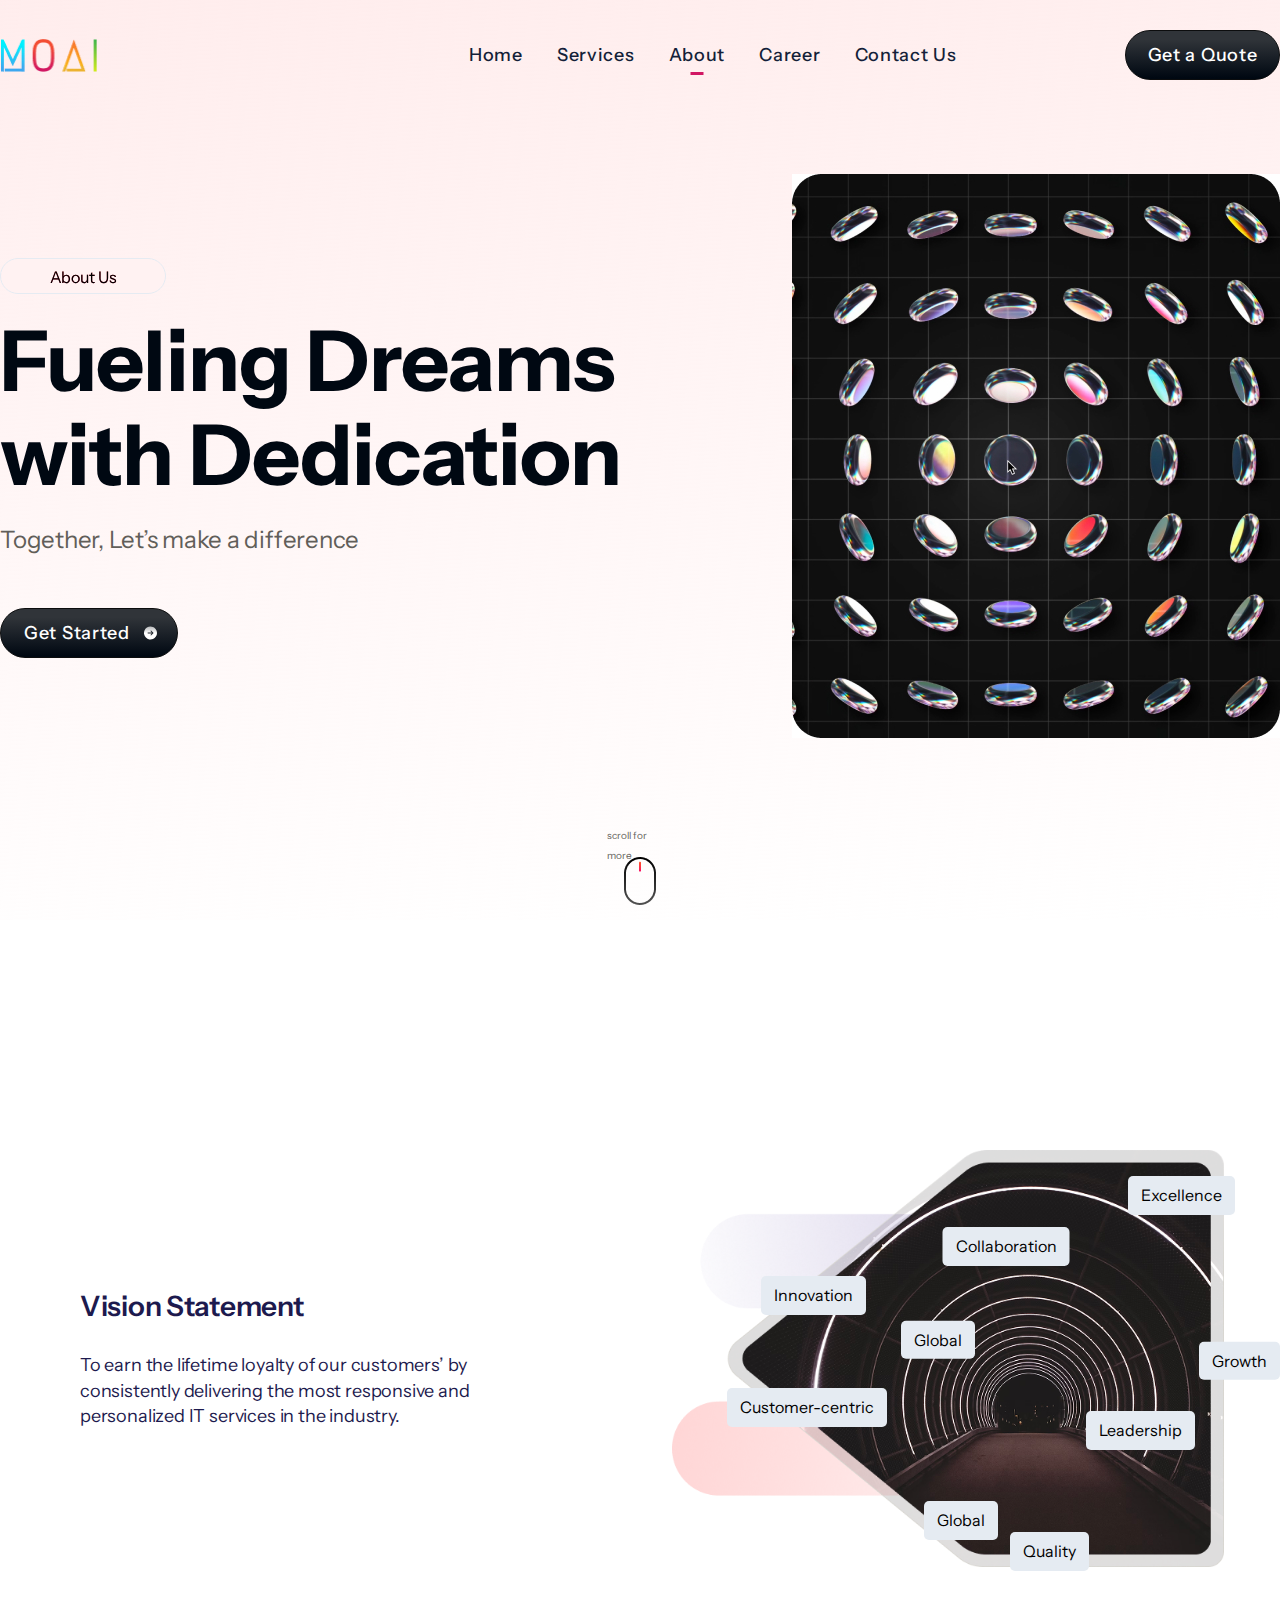
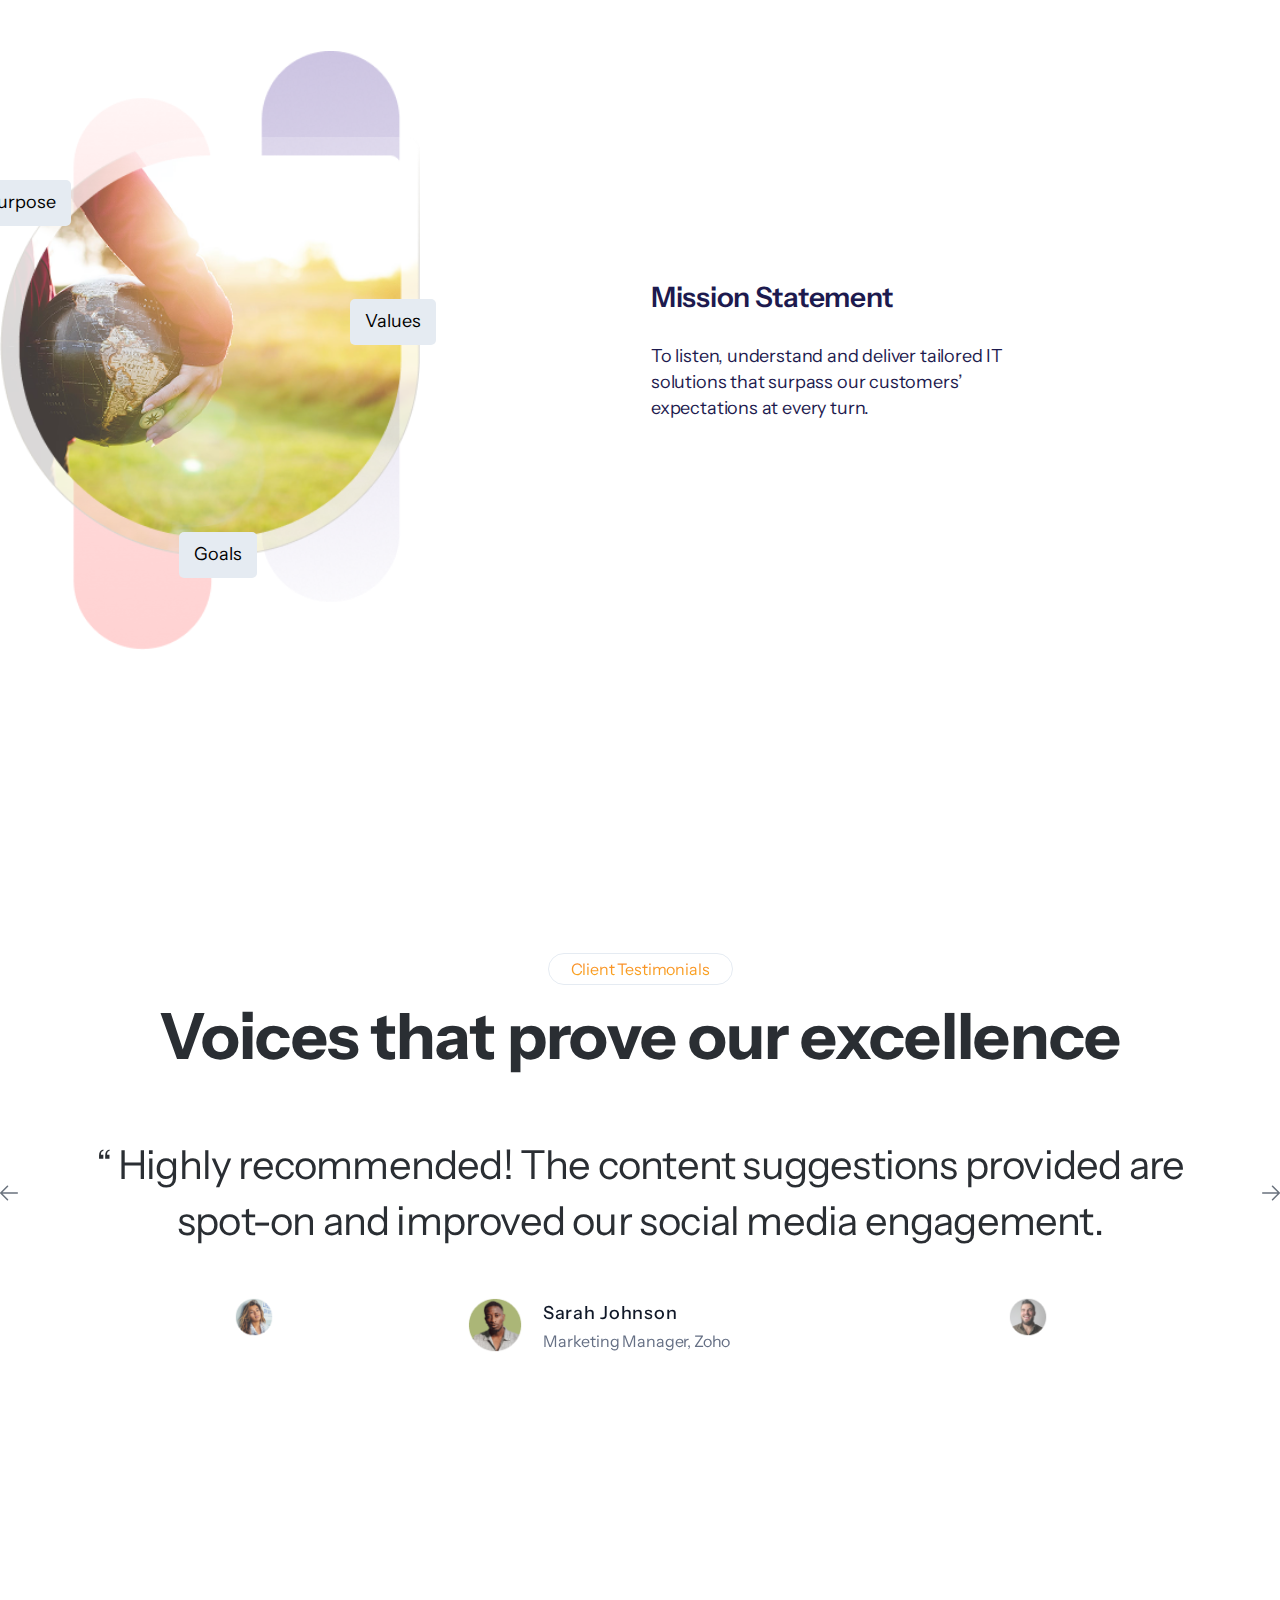
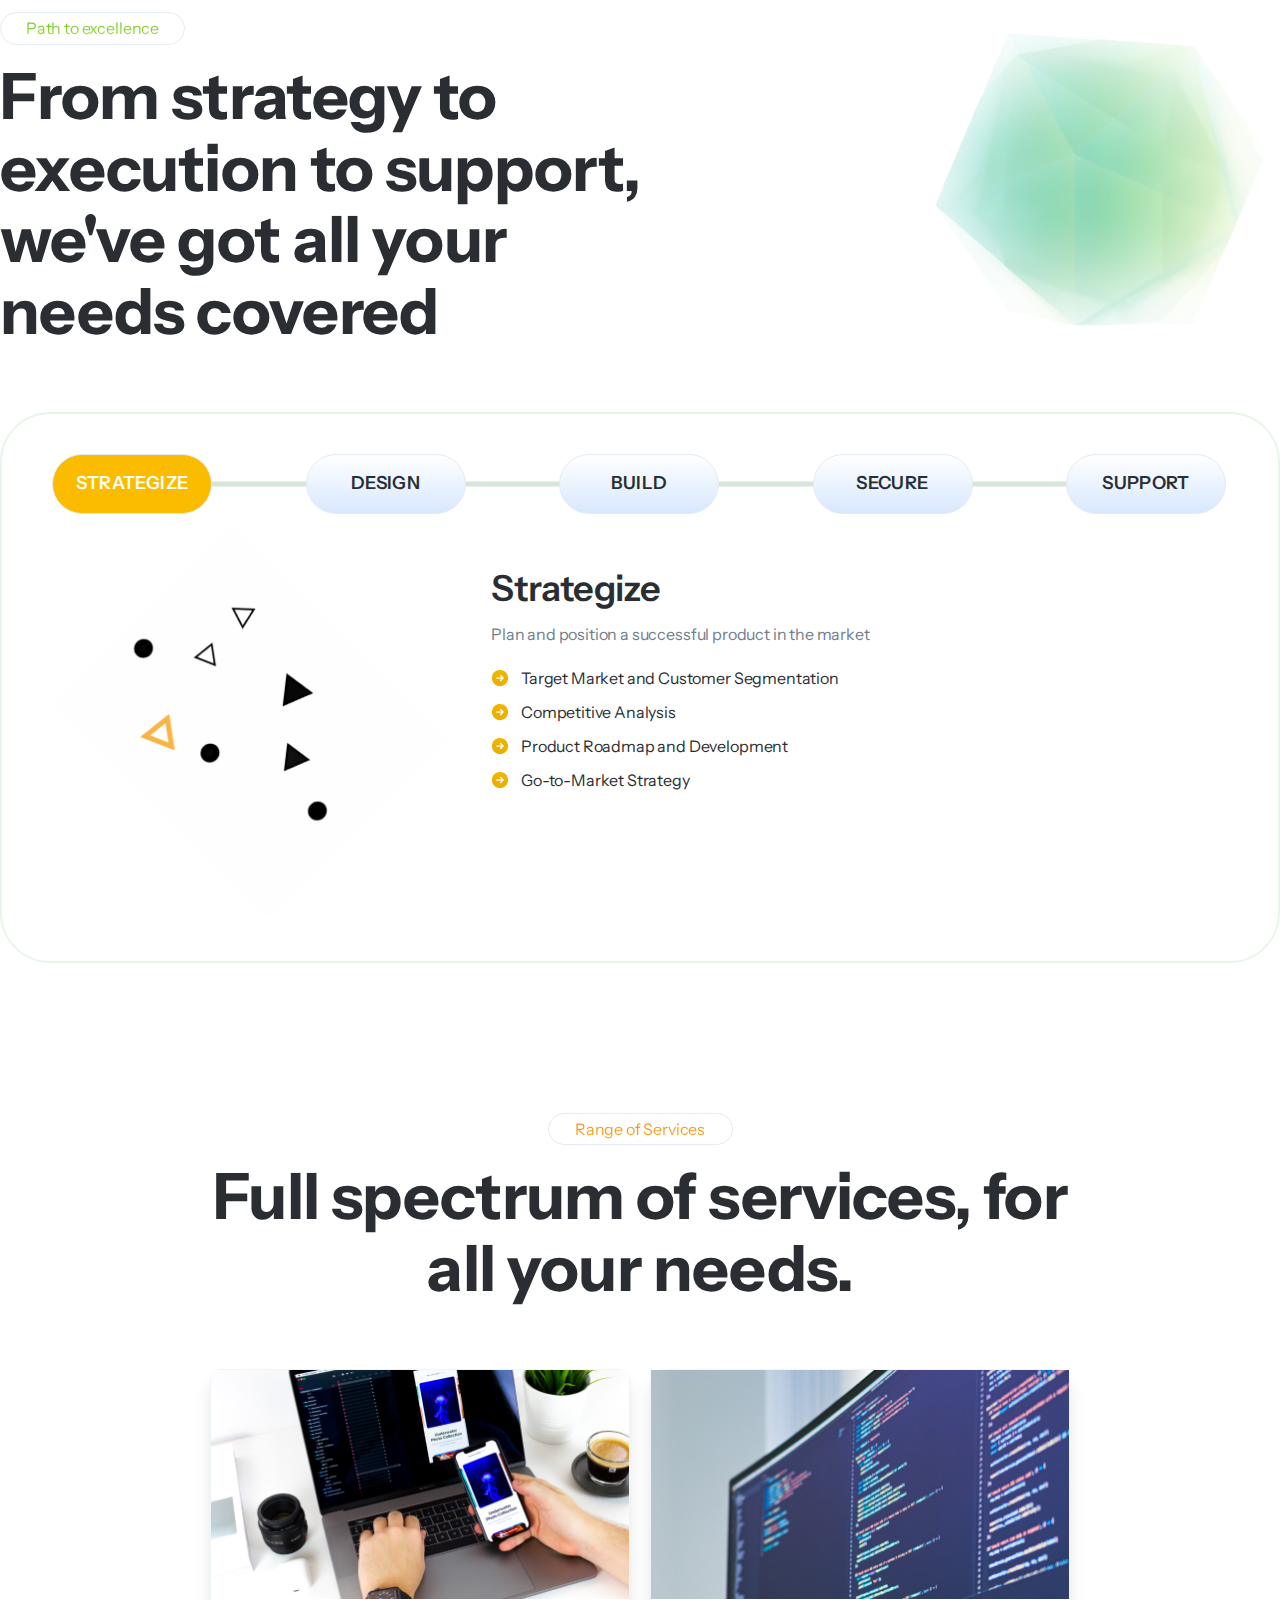
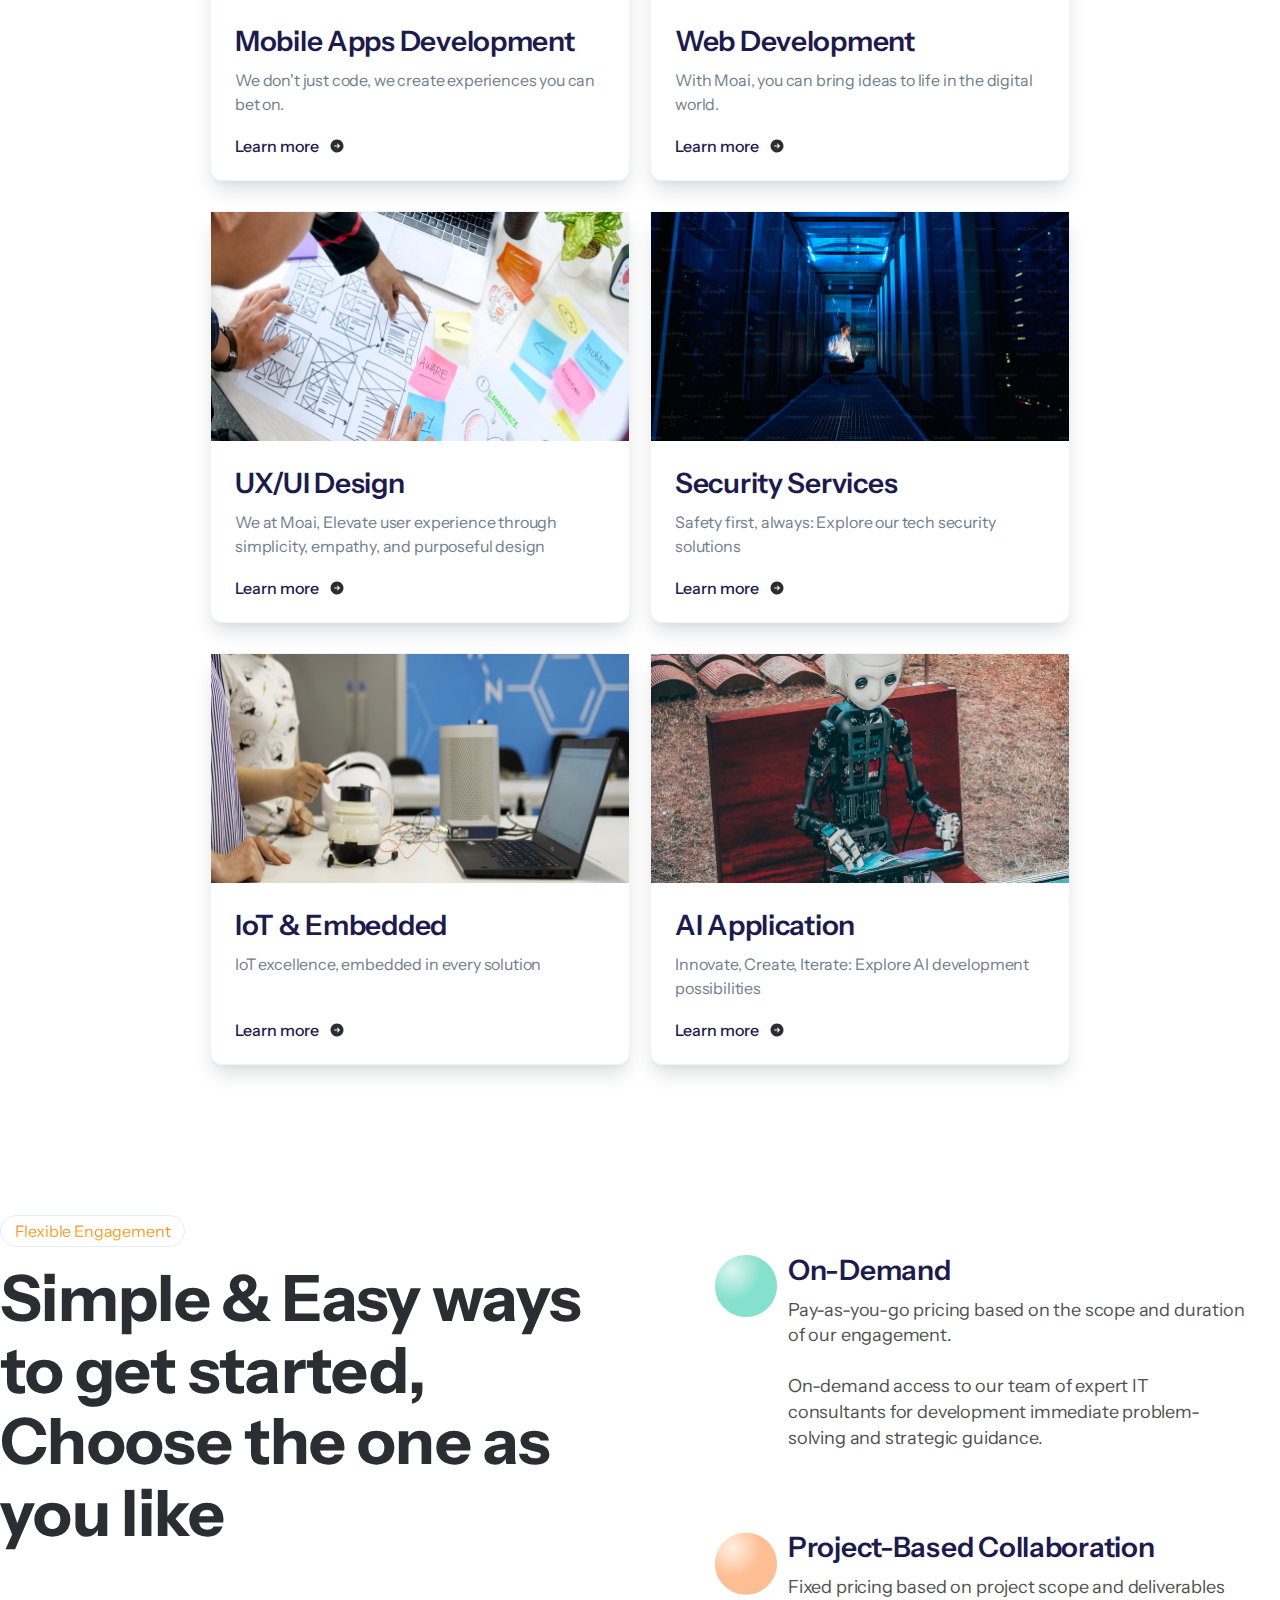
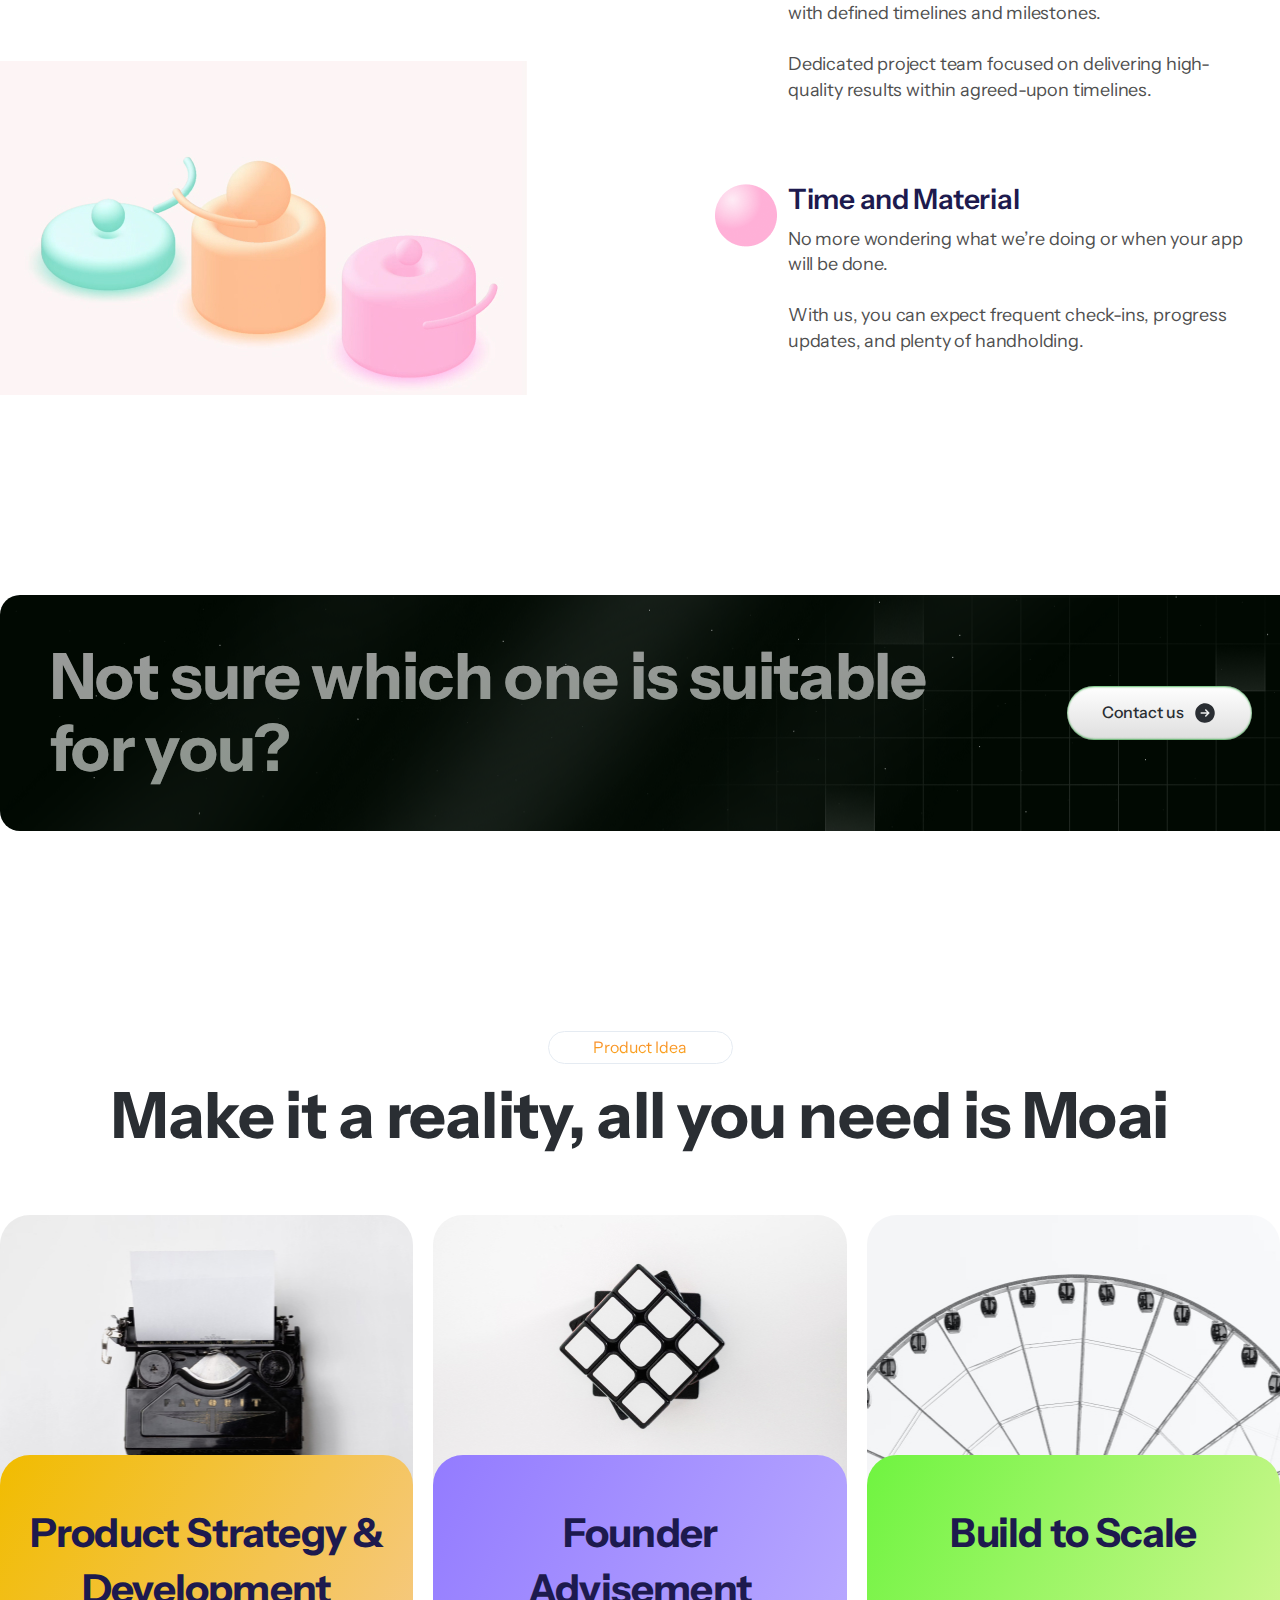
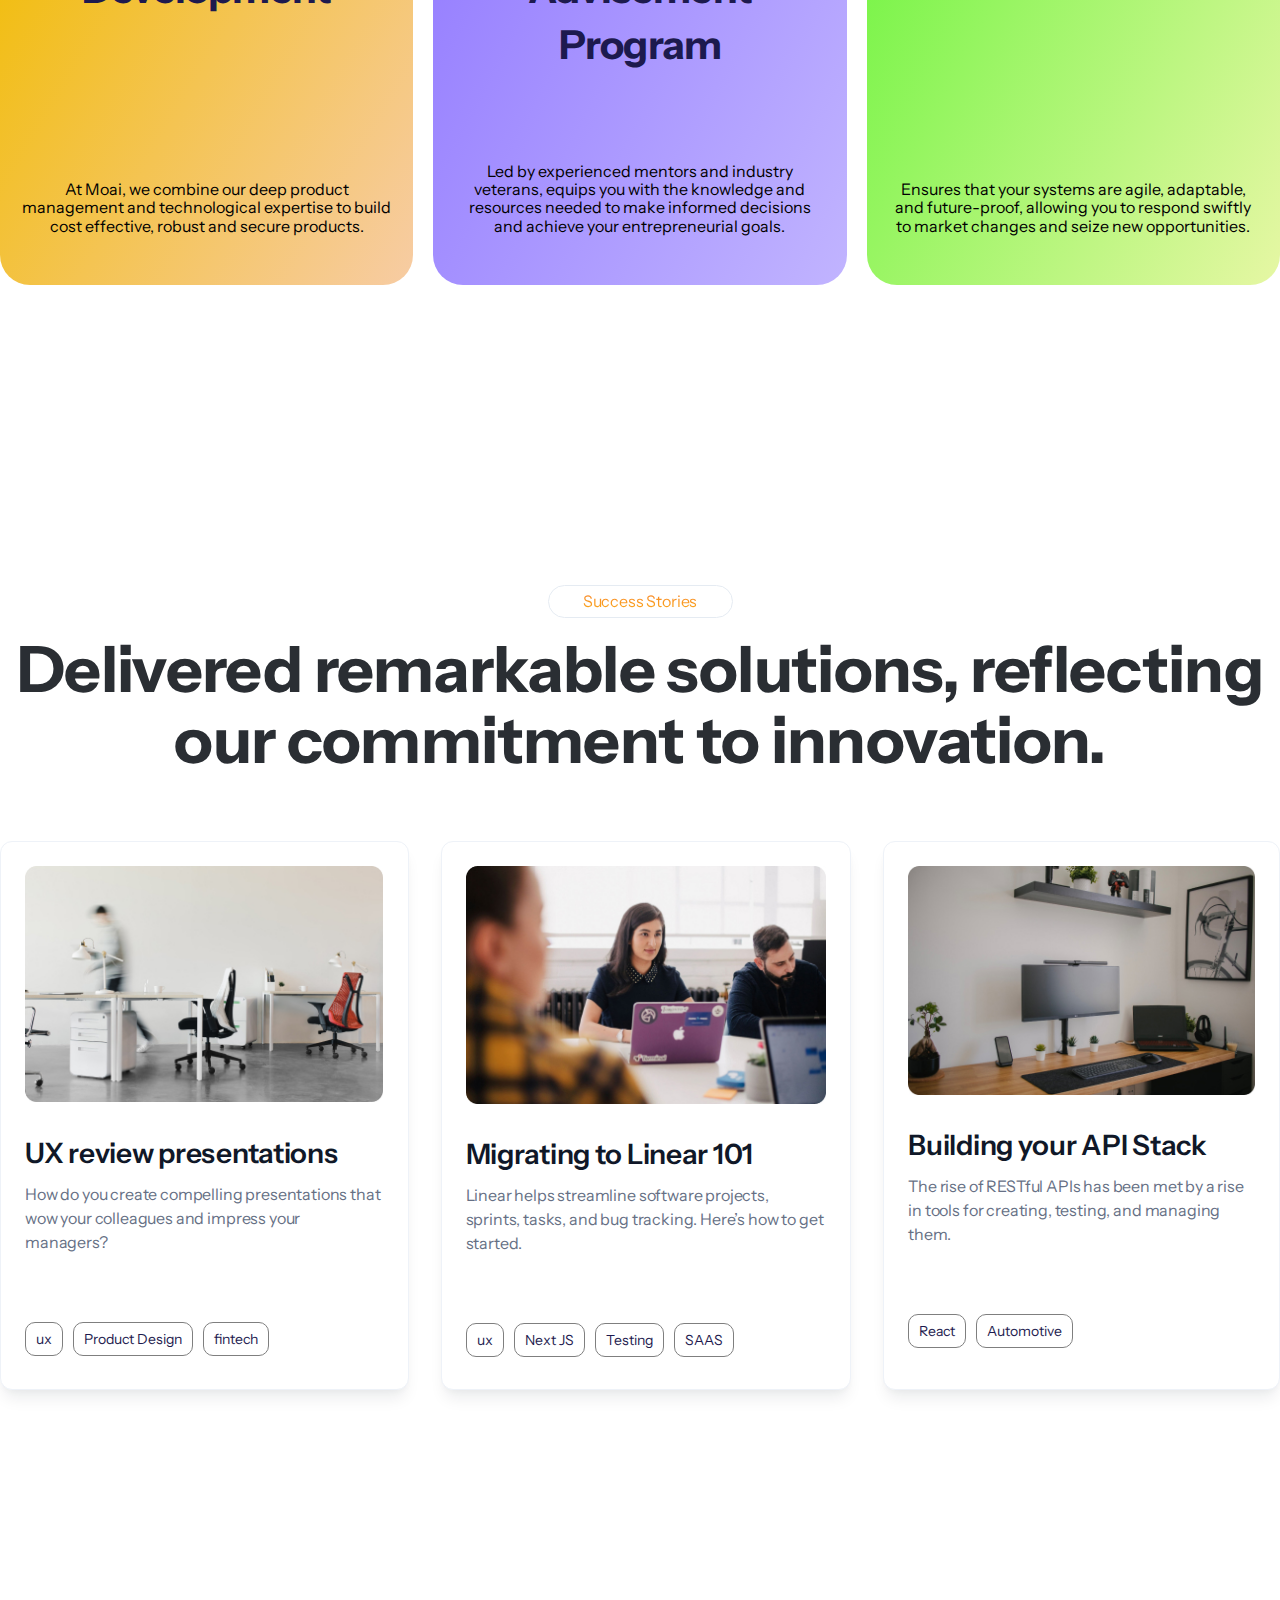
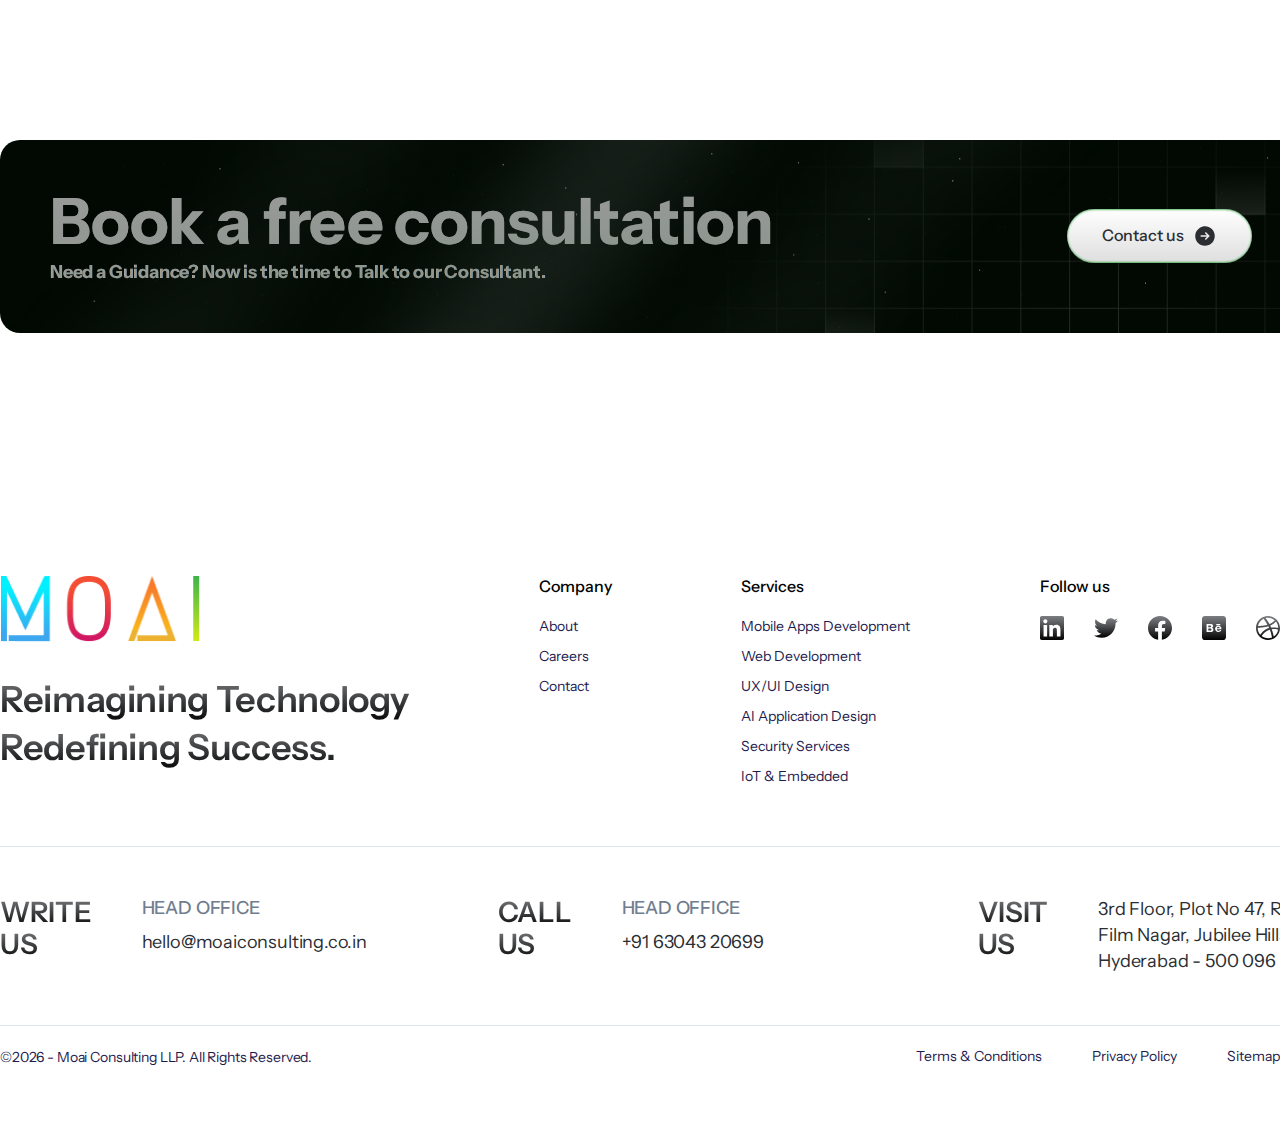
==== commit f63719b5: "commit" ====
--- a/about.html
+++ b/about.html
@@ -73,14 +73,25 @@
                     </div>
                     <div class="content">
                         <h3>Vision Statement</h3>
-                        <p>To earn the lifetime loyalty of our customers’ by consistently delivering the most responsive and personalized IT services in the industry.</p>
+                        <p>To earn the lifetime loyalty of our customers’ by consistently delivering the most responsive
+                            and personalized IT services in the industry.</p>
                     </div>
                 </div>
                 <div class="experience-content experience-content__about">
-                    <figure><img src="./img/mision.png" alt="mision"></figure>
+                    <div class="experience-content__bottom">
+                        <figure><img src="./img/mision.png" alt="mision"></figure>
+                        <ul class="experience-list">
+                            <li class="experience-item" id="Values">Values</li>
+                            <li class="experience-item" id="Goals">Goals</li>
+                            <li class="experience-item" id="Purpose">Purpose</li>
+                        </ul>
+                    </div>
+
+
                     <div class="content">
                         <h3>Mission Statement</h3>
-                        <p>To listen, understand and deliver tailored IT solutions that surpass our customers’ expectations at every turn.</p>
+                        <p>To listen, understand and deliver tailored IT solutions that surpass our customers’
+                            expectations at every turn.</p>
                     </div>
                 </div>
             </div>
--- a/css/main.min.css
+++ b/css/main.min.css
@@ -1 +1 @@
-@import"https://fonts.googleapis.com/css2?family=Instrument+Sans:wght@400;500;600;700&family=Plus+Jakarta+Sans:wght@400;500;600;700&display=swap";/*! modern-normalize v2.0.0 | MIT License | https://github.com/sindresorhus/modern-normalize */*,::before,::after{box-sizing:border-box}html{font-family:system-ui,"Segoe UI",Roboto,Helvetica,Arial,sans-serif,"Apple Color Emoji","Segoe UI Emoji";line-height:1.15;-webkit-text-size-adjust:100%;-moz-tab-size:4;-o-tab-size:4;tab-size:4}body{margin:0}hr{height:0;color:inherit}abbr[title]{-webkit-text-decoration:underline dotted;text-decoration:underline dotted}b,strong{font-weight:bolder}code,kbd,samp,pre{font-family:ui-monospace,SFMono-Regular,Consolas,"Liberation Mono",Menlo,monospace;font-size:1em}small{font-size:80%}sub,sup{font-size:75%;line-height:0;position:relative;vertical-align:baseline}sub{bottom:-0.25em}sup{top:-0.5em}table{text-indent:0;border-color:inherit}button,input,optgroup,select,textarea{font-family:inherit;font-size:100%;line-height:1.15;margin:0}button,select{text-transform:none}button,[type=button],[type=reset],[type=submit]{-webkit-appearance:button}::-moz-focus-inner{border-style:none;padding:0}:-moz-focusring{outline:1px dotted ButtonText}:-moz-ui-invalid{box-shadow:none}legend{padding:0}progress{vertical-align:baseline}::-webkit-inner-spin-button,::-webkit-outer-spin-button{height:auto}[type=search]{-webkit-appearance:textfield;outline-offset:-2px}::-webkit-search-decoration{-webkit-appearance:none}::-webkit-file-upload-button{-webkit-appearance:button;font:inherit}summary{display:list-item}*{margin:0;padding:0;box-sizing:border-box}ul{list-style:none}a{color:inherit;text-decoration:none}html,body{scroll-behavior:smooth}body{font-family:"Instrument Sans",sans-serif;font-size:16px;font-weight:400}.container{max-width:1300px;width:100%;margin:0 auto}.padding-large{padding:150px 0}.subtitle{display:block;width:185px;margin:0 auto 16px;-webkit-backdrop-filter:blur(9px);backdrop-filter:blur(9px);background:linear-gradient(180deg, #fff 0%, #d7e8fd 100%);border:1px solid #e5ebf2;border-radius:18px;padding:6px 0;letter-spacing:-0.01em;text-align:center;background:linear-gradient(180deg, #f8792b 0%, #fab519 99.99%, rgba(236, 178, 47, 0) 100%);background-clip:text;-webkit-background-clip:text;-webkit-text-fill-color:rgba(0,0,0,0)}.title{font-weight:700;font-size:64px;line-height:1.12;letter-spacing:-0.01em;text-align:center;color:#2a2e33;margin-bottom:64px}.header-gradient{background:url(../img/bg-header.png) no-repeat center,linear-gradient(176deg, #ffeded 0%, rgba(255, 237, 237, 0) 100%),linear-gradient(105deg, #fff 0%, rgba(255, 255, 255, 0) 100%)}.p-150{padding:150px 0}.p-50{padding:50px 0}.link--black{border:1px solid #0c0d0e;border-radius:32px;padding:8px 0px 8px 23px;width:178px;height:50px;background:url(../img/arrow-services.svg) no-repeat right 20px center,linear-gradient(180deg, #303439 17.71%, #000812 97.4%);display:block;font-weight:500;font-size:18px;line-height:1.78;letter-spacing:.04em;color:#fff}.arrow-up{width:50px;height:50px;position:fixed;right:-100px;bottom:100px;z-index:3;background:#dcebfe url(../img/arrow-up.svg) no-repeat center;transition:.3s linear;border-radius:50%;padding:10px;border:1px solid #607d8b;cursor:pointer}.arrow-up.active{right:50px}.slick-slider{position:relative;display:block;box-sizing:border-box;-webkit-touch-callout:none;-webkit-user-select:none;-moz-user-select:none;user-select:none;touch-action:pan-y;-webkit-tap-highlight-color:rgba(0,0,0,0)}.slick-list{position:relative;overflow:hidden;display:block;margin:0;padding:0}.slick-list:focus{outline:none}.slick-list.dragging{cursor:pointer;cursor:hand}.slick-slider .slick-track,.slick-slider .slick-list{transform:translate3d(0, 0, 0)}.slick-track{position:relative;left:0;top:0;display:block;margin-left:auto;margin-right:auto}.slick-track:before,.slick-track:after{content:"";display:table}.slick-track:after{clear:both}.slick-loading .slick-track{visibility:hidden}.slick-slide{float:left;height:100%;min-height:1px;display:none}[dir=rtl] .slick-slide{float:right}.slick-slide img{display:block}.slick-slide.slick-loading img{display:none}.slick-slide.dragging img{pointer-events:none}.slick-initialized .slick-slide{display:block}.slick-loading .slick-slide{visibility:hidden}.slick-vertical .slick-slide{display:block;height:auto;border:1px solid rgba(0,0,0,0)}.slick-arrow.slick-hidden{display:none}.header{position:relative}.header-wrapper{display:flex;justify-content:space-between;align-items:center}.header-wrapper-bottom{display:flex;justify-content:space-between;align-items:center;padding:94px 0 179px}.header-fixed{padding-top:30px}.header-logo{width:97px;height:32px}.header-link{text-align:center;border:1px solid #0c0d0e;border-radius:32px;padding:8px 0;width:155px;height:50px;background:linear-gradient(180deg, #303439 17.71%, #000812 97.4%);font-weight:500;font-size:18px;line-height:1.78;letter-spacing:.04em;color:#fff}.header .nav{flex:.7;display:flex;justify-content:space-between;align-items:center}.header .menu{display:flex}.header .menu-link{padding:17px;font-weight:500;font-size:18px;line-height:1.78;letter-spacing:.04em;color:#141f39;position:relative}.header .menu-link::after{content:"";width:13px;height:3px;background-color:rgba(0,0,0,0);position:absolute;bottom:8px;left:50%;transform:translateX(-50%);transition:.3s linear}.header .menu-link:hover::after,.header .menu-link.active::after{background-color:#d11763}.header-content{max-width:575px;width:100%}.header-subtitle{border:1px solid #e5ebf2;border-radius:18px;padding:6px 0px;width:166px;height:36px;display:block;text-align:center;-webkit-backdrop-filter:blur(9px);backdrop-filter:blur(9px);line-height:1.5;letter-spacing:-0.01em;background:linear-gradient(0deg, #d11763 0%, #f34d33 100%);-webkit-background-clip:text;background-clip:text;margin-bottom:20px}.header-title{font-weight:700;font-size:84px;line-height:1.12;letter-spacing:-0.01em;color:#000812;margin-bottom:20px}.header-text{font-size:24px;line-height:1.5;letter-spacing:-0.01em;color:#615e59;margin-bottom:50px}.header .link-scrolle{display:block;width:66px;height:79px;background:url(../img/btn.png) no-repeat bottom center;font-size:10px;color:#615e59;line-height:2;position:absolute;left:50%;transform:translateX(-50%);bottom:15px;transition:.3s linear}.header .link-scrolle:hover{background:url(../img/btn-black.png) no-repeat bottom center}.header-wrapper-bottom.about .header-content{max-width:650px}.header-wrapper-bottom.about .header-img{max-width:488px;width:100%}.testimonials{padding:150px 0 220px}.testimonials-slider{margin-bottom:48px}.testimonials .slider-text{text-align:center}.testimonials p{font-size:40px;line-height:1.4;letter-spacing:-0.02em;text-align:center;color:#2a2e33;max-width:1140px;width:100%;margin:0 auto}.testimonials .slick-btn{position:absolute;top:50%;transform:translateY(-50%) rotate(180deg);z-index:2}.testimonials .slick-btn.next{right:0}.testimonials .slick-btn.prev{left:0}.testimonials .avatar{opacity:.8;transition:.3s linear;position:relative}.testimonials .avatar img{width:40px;height:40px;transition:.3s linear;position:absolute;left:50%;transform:translateX(-50%)}.testimonials .avatar span{overflow:hidden;width:0;display:block}.testimonials .slick-slide{margin:0 20px}.testimonials .slick-center .avatar{opacity:1;width:260px;padding-left:76px}.testimonials .slick-center .avatar img{width:56px;height:56px;left:0;transform:translateX(0)}.testimonials .slick-center .avatar span{width:auto}.testimonials .slick-center .avatar-title{font-weight:500;font-size:18px;line-height:1.78;letter-spacing:.04em;color:#101828}.testimonials .slick-center .avatar-job{font-size:16px;line-height:1.5;letter-spacing:-0.01em;color:#667085}.strategize-subtitle{margin:0 0 16px;background:linear-gradient(180deg, #3db54a 0%, #d0ea16 100%);background-clip:text;-webkit-background-clip:text;-webkit-text-fill-color:rgba(0,0,0,0)}.strategize-title{max-width:641px;width:100%;text-align:left}.strategize .inner-top{background:url(../img/cube.png) no-repeat right top;margin-bottom:50px}.strategize .quise{border-radius:50px;border:2px solid rgba(68,184,72,.12);padding:40px 52px 40px 50px}.strategize .quise-list{display:flex;justify-content:space-between;position:relative}.strategize .quise-list::after{content:"";position:absolute;top:50%;left:0;width:100%;height:5px;background:#d6e5d7;transform:translateY(-50%);z-index:0}.strategize .quise-item{border:1.5px solid #e5ebf2;border-radius:40px;width:160px;height:60px;background:linear-gradient(180deg, #fff 0%, #d7e8fd 100%);display:flex;justify-content:center;align-items:center;font-weight:600;font-size:18px;line-height:3.1;letter-spacing:.02em;text-transform:uppercase;color:#2a2e33;position:relative;z-index:2;cursor:pointer}.strategize .quise-item.active{background:#fbbc00;color:#fff}.strategize .quise-wrapper{display:flex;align-items:flex-start;gap:42px;margin-top:7px}.strategize .quise-img{max-width:397px;width:100%}.strategize .quise-content{max-width:422px;width:100%;padding-top:44px}.strategize .quise-content-title{font-weight:600;font-size:36px;line-height:1.33;letter-spacing:-0.01em;color:#2a2e33;display:block;margin-bottom:10px}.strategize .quise-content-text{font-weight:400;font-size:16px;line-height:1.5;letter-spacing:-0.01em;color:#707d8e;display:block;margin-bottom:20px}.strategize .quise-content-item{font-weight:400;font-size:16px;line-height:1.5;letter-spacing:-0.01em;color:#2a2e33;padding-left:30px;margin-bottom:10px;background:url(../img/arrow-item.svg) no-repeat left center}.strategize .quise-content-item:last-child{margin-bottom:0}.services{padding:150px 0}.services-title{max-width:904px;width:100%;margin:0 auto 64px}.services-projects{display:flex;flex-wrap:wrap;justify-content:center;gap:30px 20px;row-gap:30px;-moz-column-gap:20px;column-gap:20px}.services .project{max-width:420px;width:100%;height:412px;position:relative;box-shadow:0 4px 6px -2px rgba(16,24,40,.03),0 12px 20px -4px rgba(16,24,40,.15);background:#fff;border:1px solid #eff4f9;border-radius:12px}.services .project div{padding:24px}.services .project h3{font-weight:600;font-size:28px;line-height:1.14;letter-spacing:-0.01em;color:#1d1a4e;margin-bottom:10px}.services .project p{line-height:1.5;letter-spacing:-0.01em;color:#707d8e;margin-bottom:20px}.services .project a{position:absolute;left:24px;bottom:24px;width:109px;height:20px;font-weight:500;font-size:16px;line-height:1.25;color:#1d1a4e;display:block;background:url(../img/circle-arrow-right.svg) no-repeat right center}.strategy-wrapper{display:flex;gap:40px;margin-bottom:150px}.strategy-content{max-width:640px;width:100%;background:url(../img/mix.jpg) no-repeat left bottom}.strategy-subtitle{margin:0 auto 16px 0}.strategy-title{text-align:left}.strategy-list{max-width:605px;width:100%}.strategy-info{padding:40px 30px 40px 113px;background-repeat:no-repeat;background-position:40px 40px;transition:.3s linear}.strategy-info:hover{box-shadow:0 0 30px 0 rgba(0,0,0,.06);background-color:rgba(255,255,255,0)}.strategy-info:first-child{background-image:url(../img/blue.png)}.strategy-info:nth-child(2){background-image:url(../img/orange.png)}.strategy-info:last-child{background-image:url(../img/pink.png)}.strategy-info h4{font-weight:600;font-size:28px;line-height:1.14;letter-spacing:-0.01em;color:#1d1a4e;margin-bottom:11px}.strategy-info p{font-size:18px;line-height:1.44;letter-spacing:-0.01em;color:#4f4f4f}.strategy-info p:first-of-type{margin-bottom:25px}.strategy-wrapper{display:flex;gap:40px;margin-bottom:150px}.strategy-content{max-width:640px;width:100%;background:url(../img/mix.jpg) no-repeat left bottom}.strategy-subtitle{margin:0 auto 16px 0}.strategy-title{text-align:left}.strategy-list{max-width:605px;width:100%}.strategy-info{padding:40px 30px 40px 113px;background-repeat:no-repeat;background-position:40px 40px;transition:.3s linear}.strategy-info:hover{box-shadow:0 0 30px 0 rgba(0,0,0,.06);background-color:rgba(255,255,255,0)}.strategy-info:first-child{background-image:url(../img/blue.png)}.strategy-info:nth-child(2){background-image:url(../img/orange.png)}.strategy-info:last-child{background-image:url(../img/pink.png)}.strategy-info h4{font-weight:600;font-size:28px;line-height:1.14;letter-spacing:-0.01em;color:#1d1a4e;margin-bottom:11px}.strategy-info p{font-size:18px;line-height:1.44;letter-spacing:-0.01em;color:#4f4f4f}.strategy-info p:first-of-type{margin-bottom:25px}.not-sure__wrapper{display:flex;padding:46px 48px 46px 50px;background:#010902 url(../img/bg-sure.png) no-repeat center;gap:50px;border-radius:20px;align-items:center}.not-sure .container{padding:50px 0px;width:1300px;height:336px}.not-sure h2{font-weight:700;font-size:64px;line-height:1.12;letter-spacing:-0.01em;color:#dff0e1;background-image:radial-gradient(123.44% 123.44% at 56.63% 100%, rgb(223, 240, 225) 6.77%, rgb(255, 255, 255) 100%);background-clip:text;-webkit-background-clip:text;-webkit-text-fill-color:rgba(0,0,0,.39);width:967px}.not-sure h2 span{font-size:18px;line-height:1.6;letter-spacing:-0.01em;color:#fff;display:block}.not-sure__link{font-weight:500;line-height:normal;color:#2a2e33;border-radius:32px;padding:16px 0 16px 35px;width:185px;height:54px;box-shadow:inset 0 1px 2px 0 rgba(2,147,22,.6196078431),inset 0 -1px 2px 0 rgba(2,147,22,.6196078431);background:url(../img/arrow-contact.svg) no-repeat right 35px center,linear-gradient(180deg, #fff 0%, #dedede 100%)}.experience{padding:150px 0}.experience-subtitle{margin:0 0 16px}.experience-title{text-align:left}.experience-content{display:flex;align-items:center;gap:50px}.experience-content:nth-of-type(odd){flex-direction:row-reverse;margin:80px 0}.experience-content:nth-of-type(odd) .content{padding-left:80px}.experience-content p{margin-top:30px;width:100%;max-width:418px;font-size:18px;line-height:1.44;letter-spacing:-0.01em;color:#1d1a4e}.experience-content__about{justify-content:space-between}.experience .content{max-width:629px;width:100%}.experience .content h3{font-family:"Instrument Sans",sans-serif;font-size:28px;font-weight:600;line-height:1.14;letter-spacing:-0.01em;color:#1d1a4e}.experience .content figure{max-width:640px;width:100%}.experience-img__about{position:relative}.experience-list{position:absolute;top:0;left:0;background:rgba(0,255,255,.4901960784);width:100%;height:100%;z-index:2}.experience #ex{position:absolute;top:26px;right:45px}.experience-item{border-radius:5px;background:#e5ebf2;display:inline-block;padding:10px 13px}.productIdea-wrapper{display:flex;gap:20px}.productIdea-idea{height:670px;max-width:420px;width:100%;border-radius:30px;padding-top:240px;transition:.3s linear;cursor:pointer}.productIdea-idea:hover{box-shadow:7px 9px 10px 4px rgba(0,0,0,.4705882353);transform:scale(1.02)}.productIdea-content{position:relative;padding:50px 24px 0}.productIdea-content .title{display:block;text-align:center;font-size:40px;line-height:1.4;letter-spacing:-0.02em;color:#1d1a4e}.productIdea-content .text{position:absolute;bottom:50px;text-align:center;left:50%;transform:translateX(-50%);width:372px}.productIdea .product{background:url(../img/type-mashin.jpg) no-repeat center top}.productIdea .product .productIdea-content{background:linear-gradient(121deg, #f1bc00 0%, #f7cca4 100%);border-radius:30px;height:430px}.productIdea .faunder{background:url(../img/rectangle.jpg) no-repeat center top}.productIdea .faunder .productIdea-content{background:linear-gradient(118deg, #937bff 0%, #c1b4ff 100%);border-radius:30px;height:430px}.productIdea .scale{background:url(../img/scale.jpg) no-repeat center top}.productIdea .scale .productIdea-content{background:linear-gradient(118deg, #6ff440 0%, #e6f7a4 100%);border-radius:30px;height:430px}.delivered-wrapper{display:flex;gap:32px;justify-content:center}.delivered-idea{border:1px solid #eef2f8;border-radius:12px;padding:24px 24px 32px 24px;box-shadow:0 4px 6px -2px rgba(16,24,40,.03),0 12px 16px -4px rgba(16,24,40,.08);background:#fff}.delivered-idea .title{font-weight:600;font-size:28px;line-height:1.14;letter-spacing:-0.01em;color:#101828;margin:32px 0 12px;display:block;text-align:left}.delivered-idea .text{line-height:1.5;letter-spacing:-0.01em;color:#667085;margin-bottom:68px}.delivered-idea .tabs{display:flex;gap:10px}.delivered-idea .tabs li{font-size:14px;line-height:1.43;color:#1d1a4e;border-radius:10px;padding:6px 10px;border:1px solid #7f7f7f}.service-subtitle{width:234px;line-height:1.5;background:linear-gradient(180deg, #3db54a 0%, #d0ea16 100%);background-clip:text;-webkit-background-clip:text;-webkit-text-fill-color:rgba(0,0,0,0)}.service-content{display:flex;gap:40px;align-items:center}.service-content:nth-child(even){flex-direction:row-reverse;margin-bottom:250px}.service-content:nth-child(even):not(:first-child){margin-top:250px}.service-content .content{max-width:630px;width:100%;padding:51px 99px 51px 40px}.service-content .content h3{font-weight:600;font-size:28px;line-height:1.14;color:#1d1a4e}.service-content .content p{font-size:40px;line-height:1.4;color:#707d8e;margin:15px 0 50px}.service-content .btn-serice{text-align:left}.service-content .tab-pils{display:flex;flex-wrap:wrap;align-items:center;gap:10px;margin-bottom:50px}.service-content .tab-pils li{font-size:14px;line-height:143%;color:#000;border:1px solid #e0e0e0;border-radius:100px;padding:10px 20px}.service-content figure{padding-right:54px;max-width:630px;width:100%}.footer-top{display:flex;justify-content:space-between;padding-bottom:50px}.footer .logo figure{width:200px;margin-bottom:30px}.footer .logo span{display:block;font-weight:600;font-size:36px;line-height:1.33;letter-spacing:-0.01em;background:linear-gradient(180deg, rgba(42, 46, 51, 0.62) 0%, #000 100%);background-clip:text;-webkit-background-clip:text;-webkit-text-fill-color:rgba(0,0,0,0)}.footer-title{font-weight:500;line-height:1.25;color:#000;display:block;margin-bottom:20px}.footer-menu a{font-size:14px;line-height:1.43;color:#1d1a4e}.footer-menu li:not(last-child){margin-bottom:10px}.footer-social{display:flex;gap:30px}.footer-middle{display:flex;justify-content:space-between;padding:50px 0;gap:80px;border-bottom:1px solid #dfe4ef;border-top:1px solid #dfe4ef}.footer-middle .block{display:flex;gap:50px}.footer-info span{display:block;margin-bottom:0px;font-weight:600;font-size:28px;line-height:1.14;letter-spacing:-0.01em;background:linear-gradient(180deg, rgba(42, 46, 51, 0.62) 0%, #000 100%);background-clip:text;-webkit-background-clip:text;-webkit-text-fill-color:rgba(0,0,0,0)}.footer-subtitle{color:#707d8e;font-weight:500;line-height:1.25;margin-bottom:10px}.footer-head{width:276px;font-size:18px;line-height:1.44;letter-spacing:-0.01em;color:#2a2e33;font-style:normal}.footer-head a{font-size:18px;line-height:1.44;letter-spacing:-0.01em;color:#2a2e33}.footer-bottom{display:flex;padding:20px 0 55px;justify-content:space-between;gap:50px}.footer-bottom .copyright{font-size:14px;line-height:1.71;letter-spacing:-0.01em;color:#1d1a4e}.footer-bottom .footer-menu{display:flex;gap:50px;font-size:14px;line-height:1.43;color:#1d1a4e}.footer-bottom .footer-menu li{margin-bottom:0}/*# sourceMappingURL=main.min.css.map */+@import"https://fonts.googleapis.com/css2?family=Instrument+Sans:wght@400;500;600;700&family=Plus+Jakarta+Sans:wght@400;500;600;700&display=swap";/*! modern-normalize v2.0.0 | MIT License | https://github.com/sindresorhus/modern-normalize */*,::before,::after{box-sizing:border-box}html{font-family:system-ui,"Segoe UI",Roboto,Helvetica,Arial,sans-serif,"Apple Color Emoji","Segoe UI Emoji";line-height:1.15;-webkit-text-size-adjust:100%;-moz-tab-size:4;-o-tab-size:4;tab-size:4}body{margin:0}hr{height:0;color:inherit}abbr[title]{-webkit-text-decoration:underline dotted;text-decoration:underline dotted}b,strong{font-weight:bolder}code,kbd,samp,pre{font-family:ui-monospace,SFMono-Regular,Consolas,"Liberation Mono",Menlo,monospace;font-size:1em}small{font-size:80%}sub,sup{font-size:75%;line-height:0;position:relative;vertical-align:baseline}sub{bottom:-0.25em}sup{top:-0.5em}table{text-indent:0;border-color:inherit}button,input,optgroup,select,textarea{font-family:inherit;font-size:100%;line-height:1.15;margin:0}button,select{text-transform:none}button,[type=button],[type=reset],[type=submit]{-webkit-appearance:button}::-moz-focus-inner{border-style:none;padding:0}:-moz-focusring{outline:1px dotted ButtonText}:-moz-ui-invalid{box-shadow:none}legend{padding:0}progress{vertical-align:baseline}::-webkit-inner-spin-button,::-webkit-outer-spin-button{height:auto}[type=search]{-webkit-appearance:textfield;outline-offset:-2px}::-webkit-search-decoration{-webkit-appearance:none}::-webkit-file-upload-button{-webkit-appearance:button;font:inherit}summary{display:list-item}*{margin:0;padding:0;box-sizing:border-box}ul{list-style:none}a{color:inherit;text-decoration:none}img{max-width:100%}html,body{scroll-behavior:smooth}body{font-family:"Instrument Sans",sans-serif;font-size:16px;font-weight:400}.container{max-width:1300px;width:100%;margin:0 auto}.padding-large{padding:150px 0}.subtitle{display:block;width:185px;margin:0 auto 16px;-webkit-backdrop-filter:blur(9px);backdrop-filter:blur(9px);background:linear-gradient(180deg, #fff 0%, #d7e8fd 100%);border:1px solid #e5ebf2;border-radius:18px;padding:6px 0;letter-spacing:-0.01em;text-align:center;background:linear-gradient(180deg, #f8792b 0%, #fab519 99.99%, rgba(236, 178, 47, 0) 100%);background-clip:text;-webkit-background-clip:text;-webkit-text-fill-color:rgba(0,0,0,0)}.title{font-weight:700;font-size:64px;line-height:1.12;letter-spacing:-0.01em;text-align:center;color:#2a2e33;margin-bottom:64px}.header-gradient{background:url(../img/bg-header.png) no-repeat center,linear-gradient(176deg, #ffeded 0%, rgba(255, 237, 237, 0) 100%),linear-gradient(105deg, #fff 0%, rgba(255, 255, 255, 0) 100%)}.p-150{padding:150px 0}.p-50{padding:50px 0}.link--black{border:1px solid #0c0d0e;border-radius:32px;padding:8px 0px 8px 23px;width:178px;height:50px;background:url(../img/arrow-services.svg) no-repeat right 20px center,linear-gradient(180deg, #303439 17.71%, #000812 97.4%);display:block;font-weight:500;font-size:18px;line-height:1.78;letter-spacing:.04em;color:#fff}.arrow-up{width:50px;height:50px;position:fixed;right:-100px;bottom:100px;z-index:3;background:#dcebfe url(../img/arrow-up.svg) no-repeat center;transition:.3s linear;border-radius:50%;padding:10px;border:1px solid #607d8b;cursor:pointer}.arrow-up.active{right:50px}.slick-slider{position:relative;display:block;box-sizing:border-box;-webkit-touch-callout:none;-webkit-user-select:none;-moz-user-select:none;user-select:none;touch-action:pan-y;-webkit-tap-highlight-color:rgba(0,0,0,0)}.slick-list{position:relative;overflow:hidden;display:block;margin:0;padding:0}.slick-list:focus{outline:none}.slick-list.dragging{cursor:pointer;cursor:hand}.slick-slider .slick-track,.slick-slider .slick-list{transform:translate3d(0, 0, 0)}.slick-track{position:relative;left:0;top:0;display:block;margin-left:auto;margin-right:auto}.slick-track:before,.slick-track:after{content:"";display:table}.slick-track:after{clear:both}.slick-loading .slick-track{visibility:hidden}.slick-slide{float:left;height:100%;min-height:1px;display:none}[dir=rtl] .slick-slide{float:right}.slick-slide img{display:block}.slick-slide.slick-loading img{display:none}.slick-slide.dragging img{pointer-events:none}.slick-initialized .slick-slide{display:block}.slick-loading .slick-slide{visibility:hidden}.slick-vertical .slick-slide{display:block;height:auto;border:1px solid rgba(0,0,0,0)}.slick-arrow.slick-hidden{display:none}.header{position:relative}.header-wrapper{display:flex;justify-content:space-between;align-items:center}.header-wrapper-bottom{display:flex;justify-content:space-between;align-items:center;padding:94px 0 179px}.header-fixed{padding-top:30px}.header-logo{width:97px;height:32px}.header-link{text-align:center;border:1px solid #0c0d0e;border-radius:32px;padding:8px 0;width:155px;height:50px;background:linear-gradient(180deg, #303439 17.71%, #000812 97.4%);font-weight:500;font-size:18px;line-height:1.78;letter-spacing:.04em;color:#fff}.header .nav{flex:.7;display:flex;justify-content:space-between;align-items:center}.header .menu{display:flex}.header .menu-link{padding:17px;font-weight:500;font-size:18px;line-height:1.78;letter-spacing:.04em;color:#141f39;position:relative}.header .menu-link::after{content:"";width:13px;height:3px;background-color:rgba(0,0,0,0);position:absolute;bottom:8px;left:50%;transform:translateX(-50%);transition:.3s linear}.header .menu-link:hover::after,.header .menu-link.active::after{background-color:#d11763}.header-content{max-width:575px;width:100%}.header-subtitle{border:1px solid #e5ebf2;border-radius:18px;padding:6px 0px;width:166px;height:36px;display:block;text-align:center;-webkit-backdrop-filter:blur(9px);backdrop-filter:blur(9px);line-height:1.5;letter-spacing:-0.01em;background:linear-gradient(0deg, #d11763 0%, #f34d33 100%);-webkit-background-clip:text;background-clip:text;margin-bottom:20px}.header-title{font-weight:700;font-size:84px;line-height:1.12;letter-spacing:-0.01em;color:#000812;margin-bottom:20px}.header-text{font-size:24px;line-height:1.5;letter-spacing:-0.01em;color:#615e59;margin-bottom:50px}.header .link-scrolle{display:block;width:66px;height:79px;background:url(../img/btn.png) no-repeat bottom center;font-size:10px;color:#615e59;line-height:2;position:absolute;left:50%;transform:translateX(-50%);bottom:15px;transition:.3s linear}.header .link-scrolle:hover{background:url(../img/btn-black.png) no-repeat bottom center}.header-wrapper-bottom.about .header-content{max-width:650px}.header-wrapper-bottom.about .header-img{max-width:488px;width:100%}.testimonials{padding:150px 0 220px}.testimonials-slider{margin-bottom:48px}.testimonials .slider-text{text-align:center}.testimonials p{font-size:40px;line-height:1.4;letter-spacing:-0.02em;text-align:center;color:#2a2e33;max-width:1140px;width:100%;margin:0 auto}.testimonials .slick-btn{position:absolute;top:50%;transform:translateY(-50%) rotate(180deg);z-index:2}.testimonials .slick-btn.next{right:0}.testimonials .slick-btn.prev{left:0}.testimonials .avatar{opacity:.8;transition:.3s linear;position:relative}.testimonials .avatar img{width:40px;height:40px;transition:.3s linear;position:absolute;left:50%;transform:translateX(-50%)}.testimonials .avatar span{overflow:hidden;width:0;display:block}.testimonials .slick-slide{margin:0 20px}.testimonials .slick-center .avatar{opacity:1;width:260px;padding-left:76px}.testimonials .slick-center .avatar img{width:56px;height:56px;left:0;transform:translateX(0)}.testimonials .slick-center .avatar span{width:auto}.testimonials .slick-center .avatar-title{font-weight:500;font-size:18px;line-height:1.78;letter-spacing:.04em;color:#101828}.testimonials .slick-center .avatar-job{font-size:16px;line-height:1.5;letter-spacing:-0.01em;color:#667085}.strategize-subtitle{margin:0 0 16px;background:linear-gradient(180deg, #3db54a 0%, #d0ea16 100%);background-clip:text;-webkit-background-clip:text;-webkit-text-fill-color:rgba(0,0,0,0)}.strategize-title{max-width:641px;width:100%;text-align:left}.strategize .inner-top{background:url(../img/cube.png) no-repeat right top;margin-bottom:50px}.strategize .quise{border-radius:50px;border:2px solid rgba(68,184,72,.12);padding:40px 52px 40px 50px}.strategize .quise-list{display:flex;justify-content:space-between;position:relative}.strategize .quise-list::after{content:"";position:absolute;top:50%;left:0;width:100%;height:5px;background:#d6e5d7;transform:translateY(-50%);z-index:0}.strategize .quise-item{border:1.5px solid #e5ebf2;border-radius:40px;width:160px;height:60px;background:linear-gradient(180deg, #fff 0%, #d7e8fd 100%);display:flex;justify-content:center;align-items:center;font-weight:600;font-size:18px;line-height:3.1;letter-spacing:.02em;text-transform:uppercase;color:#2a2e33;position:relative;z-index:2;cursor:pointer}.strategize .quise-item.active{background:#fbbc00;color:#fff}.strategize .quise-wrapper{display:flex;align-items:flex-start;gap:42px;margin-top:7px}.strategize .quise-img{max-width:397px;width:100%}.strategize .quise-content{max-width:422px;width:100%;padding-top:44px}.strategize .quise-content-title{font-weight:600;font-size:36px;line-height:1.33;letter-spacing:-0.01em;color:#2a2e33;display:block;margin-bottom:10px}.strategize .quise-content-text{font-weight:400;font-size:16px;line-height:1.5;letter-spacing:-0.01em;color:#707d8e;display:block;margin-bottom:20px}.strategize .quise-content-item{font-weight:400;font-size:16px;line-height:1.5;letter-spacing:-0.01em;color:#2a2e33;padding-left:30px;margin-bottom:10px;background:url(../img/arrow-item.svg) no-repeat left center}.strategize .quise-content-item:last-child{margin-bottom:0}.services{padding:150px 0}.services-title{max-width:904px;width:100%;margin:0 auto 64px}.services-projects{display:flex;flex-wrap:wrap;justify-content:center;gap:30px 20px;row-gap:30px;-moz-column-gap:20px;column-gap:20px}.services .project{max-width:420px;width:100%;height:412px;position:relative;box-shadow:0 4px 6px -2px rgba(16,24,40,.03),0 12px 20px -4px rgba(16,24,40,.15);background:#fff;border:1px solid #eff4f9;border-radius:12px}.services .project div{padding:24px}.services .project h3{font-weight:600;font-size:28px;line-height:1.14;letter-spacing:-0.01em;color:#1d1a4e;margin-bottom:10px}.services .project p{line-height:1.5;letter-spacing:-0.01em;color:#707d8e;margin-bottom:20px}.services .project a{position:absolute;left:24px;bottom:24px;width:109px;height:20px;font-weight:500;font-size:16px;line-height:1.25;color:#1d1a4e;display:block;background:url(../img/circle-arrow-right.svg) no-repeat right center}.strategy-wrapper{display:flex;gap:40px;margin-bottom:150px}.strategy-content{max-width:640px;width:100%;background:url(../img/mix.jpg) no-repeat left bottom}.strategy-subtitle{margin:0 auto 16px 0}.strategy-title{text-align:left}.strategy-list{max-width:605px;width:100%}.strategy-info{padding:40px 30px 40px 113px;background-repeat:no-repeat;background-position:40px 40px;transition:.3s linear}.strategy-info:hover{box-shadow:0 0 30px 0 rgba(0,0,0,.06);background-color:rgba(255,255,255,0)}.strategy-info:first-child{background-image:url(../img/blue.png)}.strategy-info:nth-child(2){background-image:url(../img/orange.png)}.strategy-info:last-child{background-image:url(../img/pink.png)}.strategy-info h4{font-weight:600;font-size:28px;line-height:1.14;letter-spacing:-0.01em;color:#1d1a4e;margin-bottom:11px}.strategy-info p{font-size:18px;line-height:1.44;letter-spacing:-0.01em;color:#4f4f4f}.strategy-info p:first-of-type{margin-bottom:25px}.strategy-wrapper{display:flex;gap:40px;margin-bottom:150px}.strategy-content{max-width:640px;width:100%;background:url(../img/mix.jpg) no-repeat left bottom}.strategy-subtitle{margin:0 auto 16px 0}.strategy-title{text-align:left}.strategy-list{max-width:605px;width:100%}.strategy-info{padding:40px 30px 40px 113px;background-repeat:no-repeat;background-position:40px 40px;transition:.3s linear}.strategy-info:hover{box-shadow:0 0 30px 0 rgba(0,0,0,.06);background-color:rgba(255,255,255,0)}.strategy-info:first-child{background-image:url(../img/blue.png)}.strategy-info:nth-child(2){background-image:url(../img/orange.png)}.strategy-info:last-child{background-image:url(../img/pink.png)}.strategy-info h4{font-weight:600;font-size:28px;line-height:1.14;letter-spacing:-0.01em;color:#1d1a4e;margin-bottom:11px}.strategy-info p{font-size:18px;line-height:1.44;letter-spacing:-0.01em;color:#4f4f4f}.strategy-info p:first-of-type{margin-bottom:25px}.not-sure__wrapper{display:flex;padding:46px 48px 46px 50px;background:#010902 url(../img/bg-sure.png) no-repeat center;gap:50px;border-radius:20px;align-items:center}.not-sure .container{padding:50px 0px;width:1300px;height:336px}.not-sure h2{font-weight:700;font-size:64px;line-height:1.12;letter-spacing:-0.01em;color:#dff0e1;background-image:radial-gradient(123.44% 123.44% at 56.63% 100%, rgb(223, 240, 225) 6.77%, rgb(255, 255, 255) 100%);background-clip:text;-webkit-background-clip:text;-webkit-text-fill-color:rgba(0,0,0,.39);width:967px}.not-sure h2 span{font-size:18px;line-height:1.6;letter-spacing:-0.01em;color:#fff;display:block}.not-sure__link{font-weight:500;line-height:normal;color:#2a2e33;border-radius:32px;padding:16px 0 16px 35px;width:185px;height:54px;box-shadow:inset 0 1px 2px 0 rgba(2,147,22,.6196078431),inset 0 -1px 2px 0 rgba(2,147,22,.6196078431);background:url(../img/arrow-contact.svg) no-repeat right 35px center,linear-gradient(180deg, #fff 0%, #dedede 100%)}.experience{padding:150px 0}.experience-subtitle{margin:0 0 16px}.experience-title{text-align:left}.experience-content{display:flex;align-items:center;gap:50px}.experience-content:nth-of-type(odd){flex-direction:row-reverse;margin:80px 0}.experience-content:nth-of-type(odd) .content{padding-left:80px}.experience-content p{margin-top:30px;width:100%;max-width:418px;font-size:18px;line-height:1.44;letter-spacing:-0.01em;color:#1d1a4e}.experience-content__about{justify-content:space-between}.experience .content{max-width:629px;width:100%}.experience .content h3{font-family:"Instrument Sans",sans-serif;font-size:28px;font-weight:600;line-height:1.14;letter-spacing:-0.01em;color:#1d1a4e}.experience .content figure{max-width:640px;width:100%}.experience-img__about{position:relative;max-width:761px;width:100%;padding-right:56px}.experience-list{position:absolute;top:0;left:0;width:100%;height:100%;z-index:2}.experience #ex{position:absolute;top:26px;right:45px}.experience-item{border-radius:5px;background:#e5ebf2;display:inline-block;padding:10px 13px}.experience #gr{top:50%;position:absolute;right:0;transform:translateY(-50%)}.experience #lead{position:absolute;right:85px;bottom:121px}.experience #qa{position:absolute;bottom:0;right:191px}.experience #gl{position:absolute;bottom:31px;left:252px}.experience #cast{position:absolute;left:55px;bottom:144px}.experience #glb{position:absolute;left:229px;top:45%;transform:translateY(-50%)}.experience #inov{position:absolute;left:89px;top:126px}.experience #col{position:absolute;top:77px;left:55%;transform:translateX(-50%)}.experience-content__bottom{position:relative;max-width:436px;width:100%;padding-right:16px}.experience-content__bottom img{width:100%}.experience-content__bottom .experience-item{padding:10px 15px;line-height:1.44;font-size:18px}.experience #Values{position:absolute;right:0;top:45%;transform:translateY(-50%)}.experience #Goals{position:absolute;left:50%;transform:translateX(-50%);bottom:75px}.experience #Purpose{position:absolute;left:-30px;top:129px}.productIdea-wrapper{display:flex;gap:20px}.productIdea-idea{height:670px;max-width:420px;width:100%;border-radius:30px;padding-top:240px;transition:.3s linear;cursor:pointer}.productIdea-idea:hover{box-shadow:7px 9px 10px 4px rgba(0,0,0,.4705882353);transform:scale(1.02)}.productIdea-content{position:relative;padding:50px 24px 0}.productIdea-content .title{display:block;text-align:center;font-size:40px;line-height:1.4;letter-spacing:-0.02em;color:#1d1a4e}.productIdea-content .text{position:absolute;bottom:50px;text-align:center;left:50%;transform:translateX(-50%);width:372px}.productIdea .product{background:url(../img/type-mashin.jpg) no-repeat center top}.productIdea .product .productIdea-content{background:linear-gradient(121deg, #f1bc00 0%, #f7cca4 100%);border-radius:30px;height:430px}.productIdea .faunder{background:url(../img/rectangle.jpg) no-repeat center top}.productIdea .faunder .productIdea-content{background:linear-gradient(118deg, #937bff 0%, #c1b4ff 100%);border-radius:30px;height:430px}.productIdea .scale{background:url(../img/scale.jpg) no-repeat center top}.productIdea .scale .productIdea-content{background:linear-gradient(118deg, #6ff440 0%, #e6f7a4 100%);border-radius:30px;height:430px}.delivered-wrapper{display:flex;gap:32px;justify-content:center}.delivered-idea{border:1px solid #eef2f8;border-radius:12px;padding:24px 24px 32px 24px;box-shadow:0 4px 6px -2px rgba(16,24,40,.03),0 12px 16px -4px rgba(16,24,40,.08);background:#fff}.delivered-idea .title{font-weight:600;font-size:28px;line-height:1.14;letter-spacing:-0.01em;color:#101828;margin:32px 0 12px;display:block;text-align:left}.delivered-idea .text{line-height:1.5;letter-spacing:-0.01em;color:#667085;margin-bottom:68px}.delivered-idea .tabs{display:flex;gap:10px}.delivered-idea .tabs li{font-size:14px;line-height:1.43;color:#1d1a4e;border-radius:10px;padding:6px 10px;border:1px solid #7f7f7f}.service-subtitle{width:234px;line-height:1.5;background:linear-gradient(180deg, #3db54a 0%, #d0ea16 100%);background-clip:text;-webkit-background-clip:text;-webkit-text-fill-color:rgba(0,0,0,0)}.service-content{display:flex;gap:40px;align-items:center}.service-content:nth-child(even){flex-direction:row-reverse;margin-bottom:250px}.service-content:nth-child(even):not(:first-child){margin-top:250px}.service-content .content{max-width:630px;width:100%;padding:51px 99px 51px 40px}.service-content .content h3{font-weight:600;font-size:28px;line-height:1.14;color:#1d1a4e}.service-content .content p{font-size:40px;line-height:1.4;color:#707d8e;margin:15px 0 50px}.service-content .btn-serice{text-align:left}.service-content .tab-pils{display:flex;flex-wrap:wrap;align-items:center;gap:10px;margin-bottom:50px}.service-content .tab-pils li{font-size:14px;line-height:143%;color:#000;border:1px solid #e0e0e0;border-radius:100px;padding:10px 20px}.service-content figure{padding-right:54px;max-width:630px;width:100%}.footer-top{display:flex;justify-content:space-between;padding-bottom:50px}.footer .logo figure{width:200px;margin-bottom:30px}.footer .logo span{display:block;font-weight:600;font-size:36px;line-height:1.33;letter-spacing:-0.01em;background:linear-gradient(180deg, rgba(42, 46, 51, 0.62) 0%, #000 100%);background-clip:text;-webkit-background-clip:text;-webkit-text-fill-color:rgba(0,0,0,0)}.footer-title{font-weight:500;line-height:1.25;color:#000;display:block;margin-bottom:20px}.footer-menu a{font-size:14px;line-height:1.43;color:#1d1a4e}.footer-menu li:not(last-child){margin-bottom:10px}.footer-social{display:flex;gap:30px}.footer-middle{display:flex;justify-content:space-between;padding:50px 0;gap:80px;border-bottom:1px solid #dfe4ef;border-top:1px solid #dfe4ef}.footer-middle .block{display:flex;gap:50px}.footer-info span{display:block;margin-bottom:0px;font-weight:600;font-size:28px;line-height:1.14;letter-spacing:-0.01em;background:linear-gradient(180deg, rgba(42, 46, 51, 0.62) 0%, #000 100%);background-clip:text;-webkit-background-clip:text;-webkit-text-fill-color:rgba(0,0,0,0)}.footer-subtitle{color:#707d8e;font-weight:500;line-height:1.25;margin-bottom:10px}.footer-head{width:276px;font-size:18px;line-height:1.44;letter-spacing:-0.01em;color:#2a2e33;font-style:normal}.footer-head a{font-size:18px;line-height:1.44;letter-spacing:-0.01em;color:#2a2e33}.footer-bottom{display:flex;padding:20px 0 55px;justify-content:space-between;gap:50px}.footer-bottom .copyright{font-size:14px;line-height:1.71;letter-spacing:-0.01em;color:#1d1a4e}.footer-bottom .footer-menu{display:flex;gap:50px;font-size:14px;line-height:1.43;color:#1d1a4e}.footer-bottom .footer-menu li{margin-bottom:0}/*# sourceMappingURL=main.min.css.map */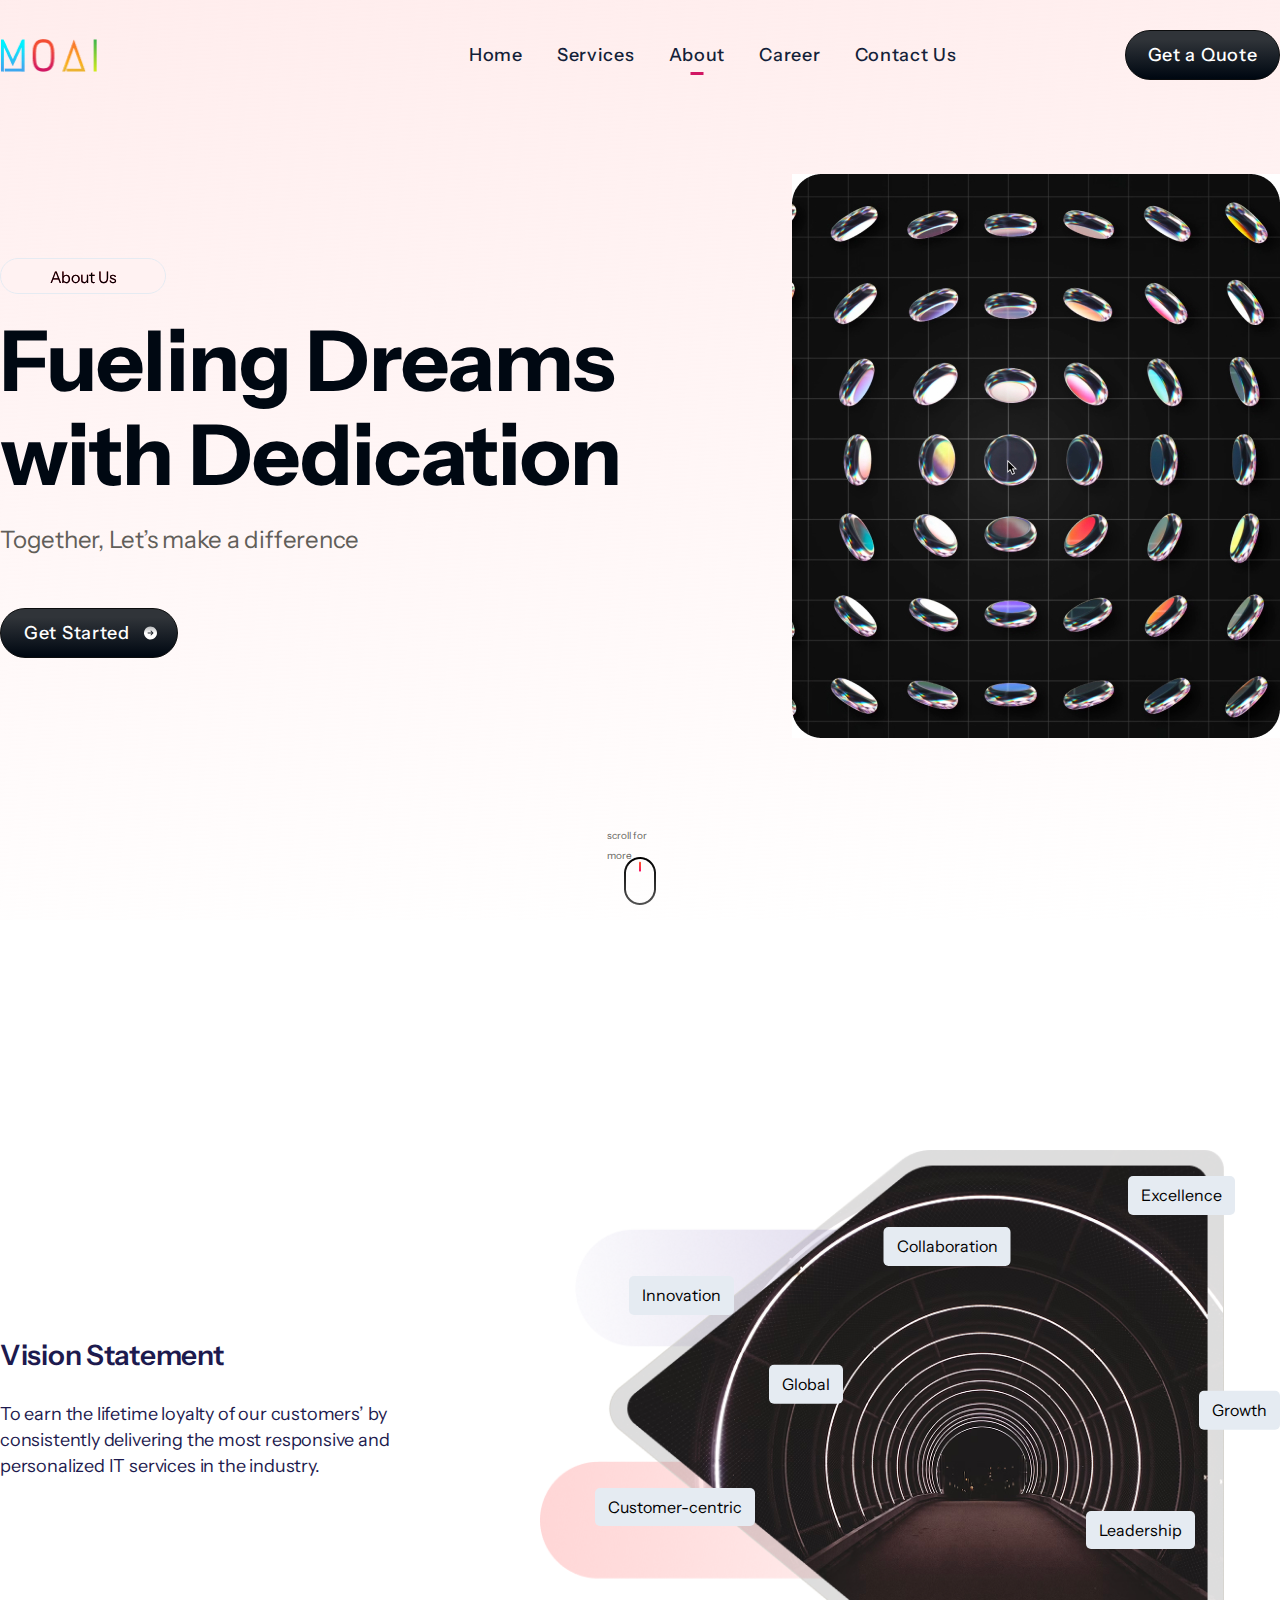
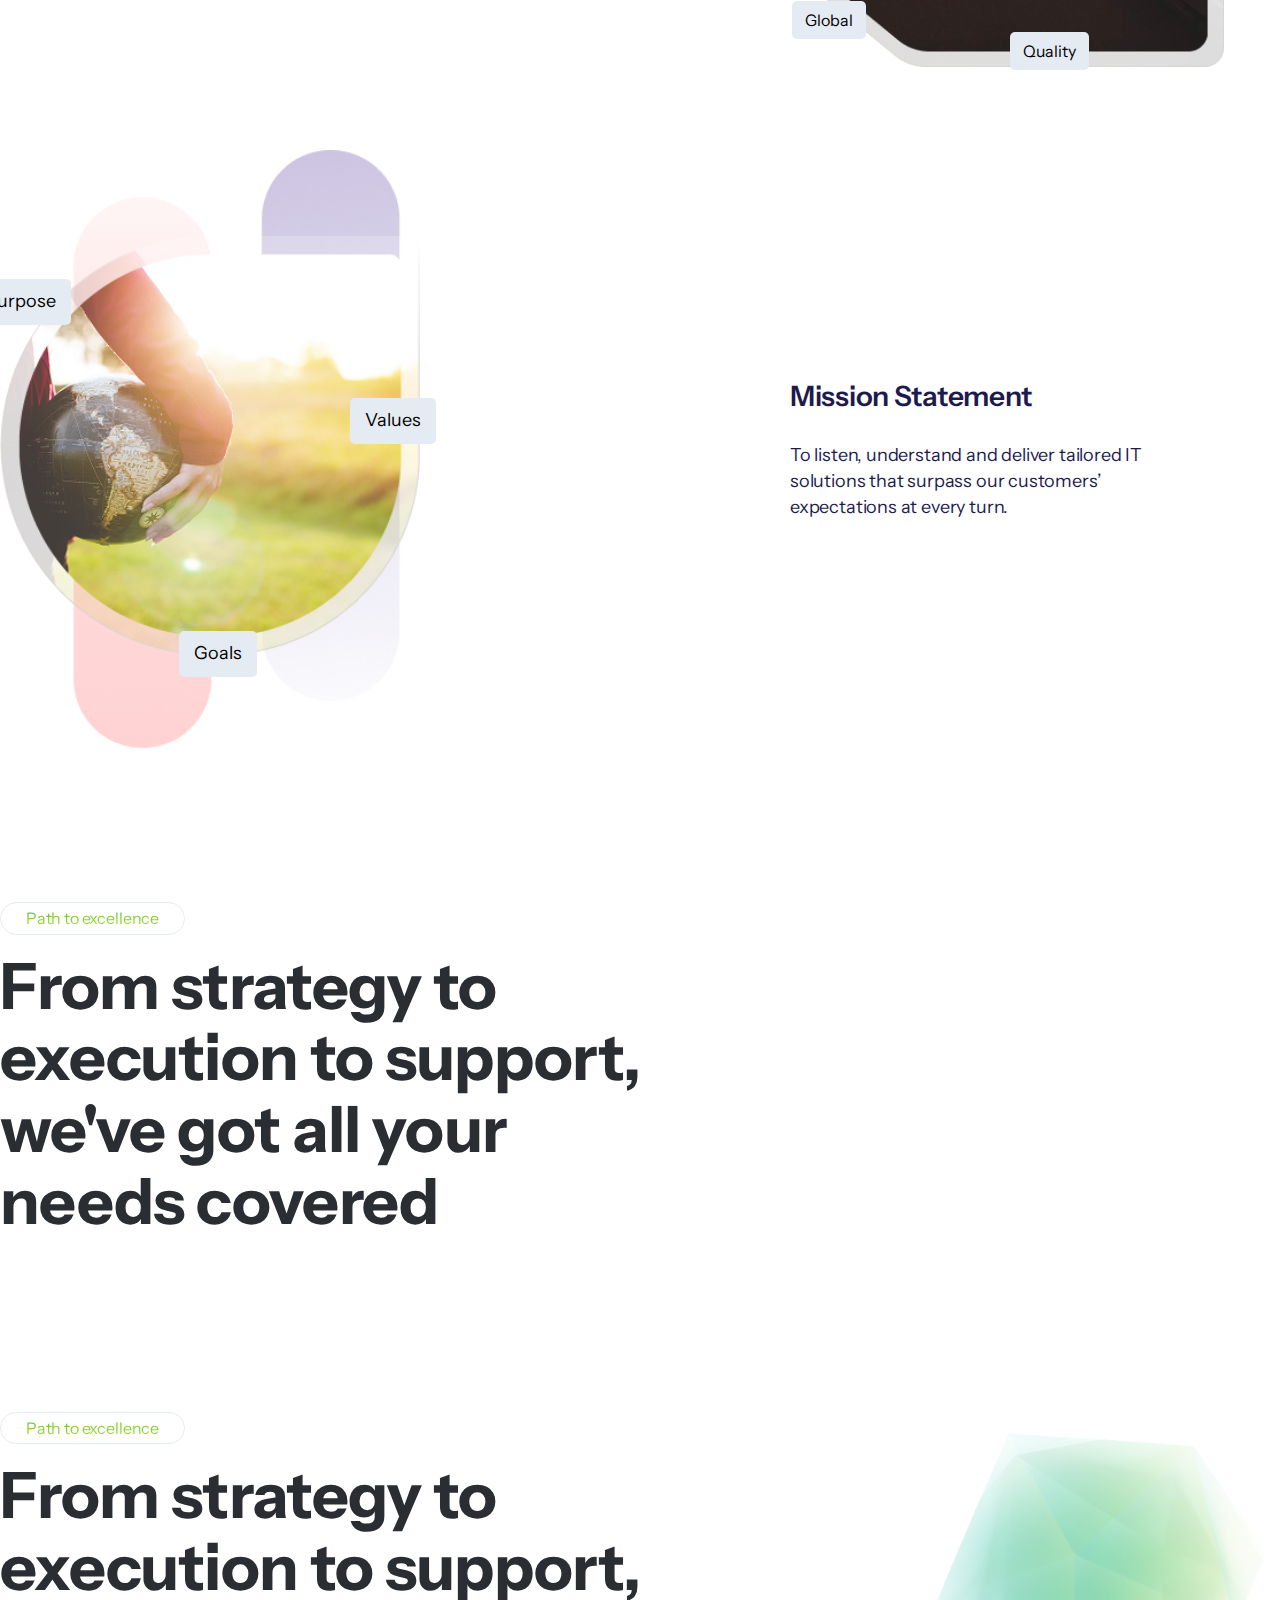
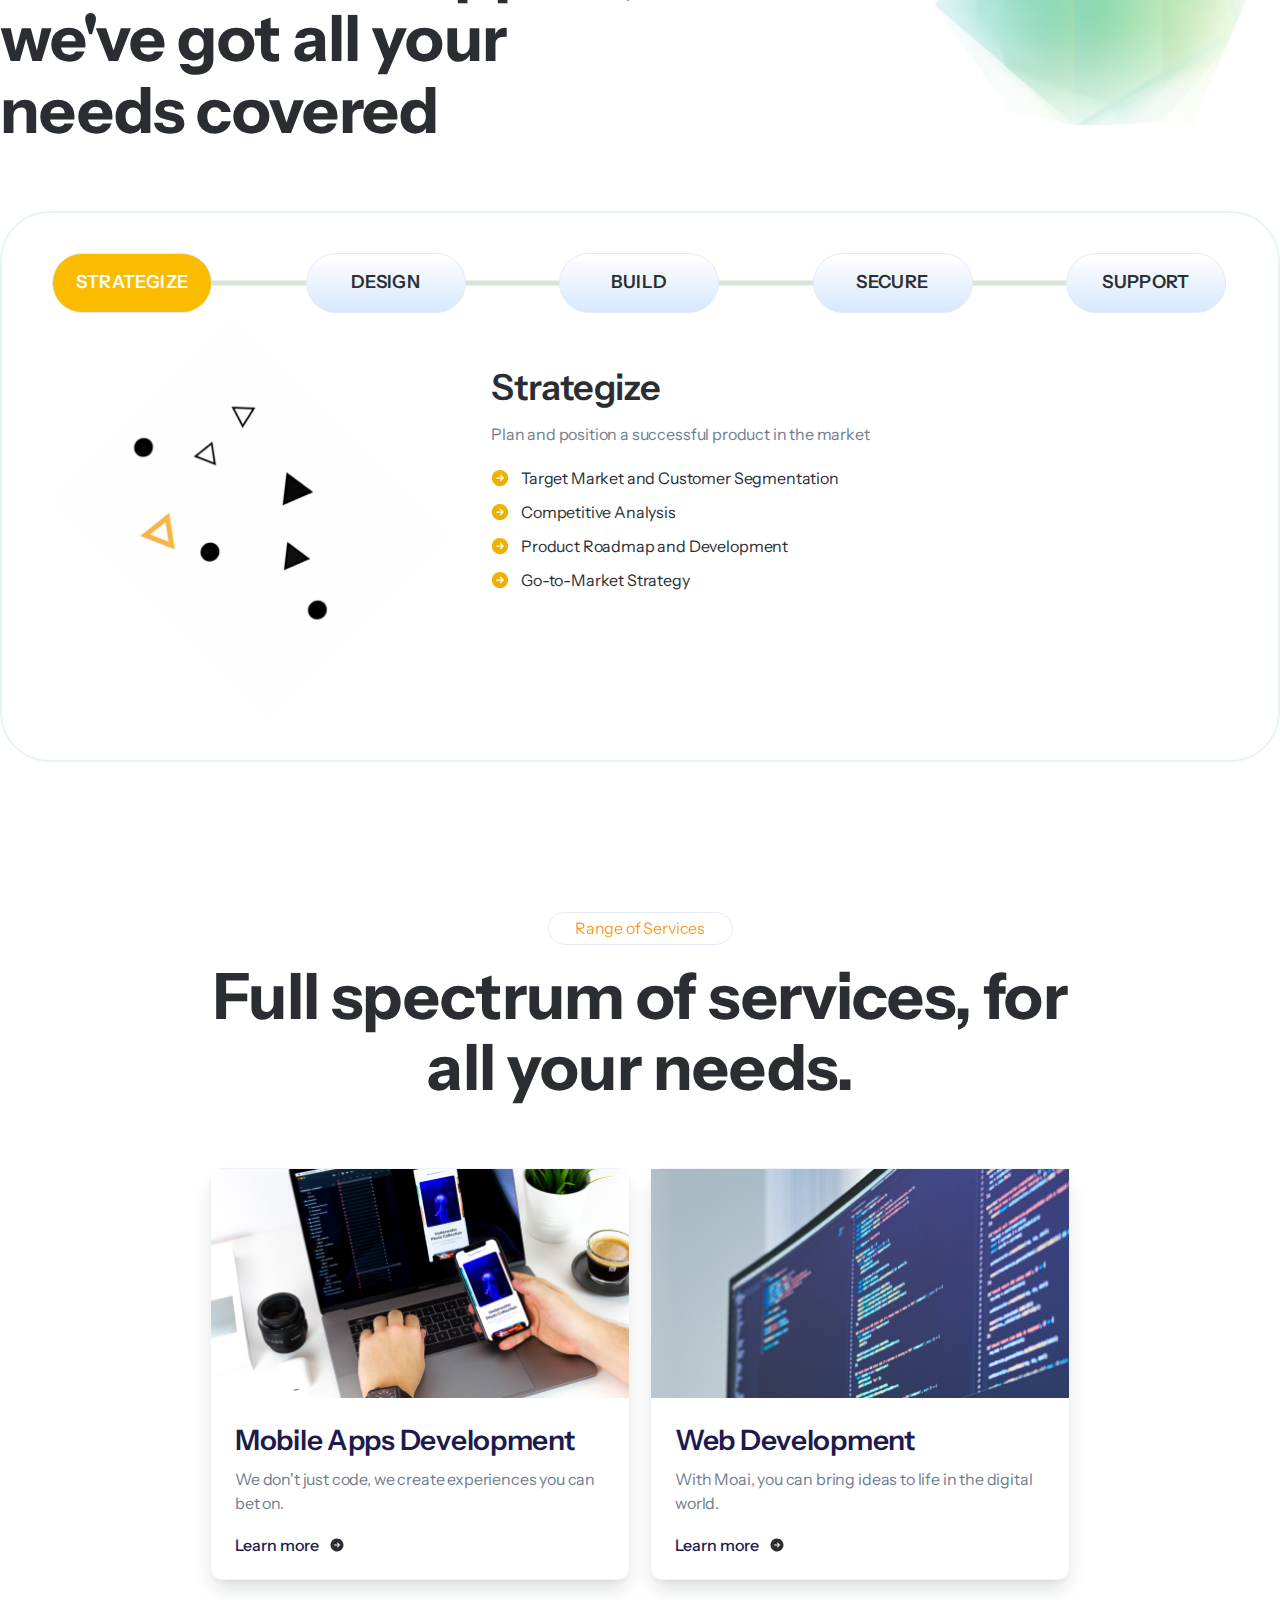
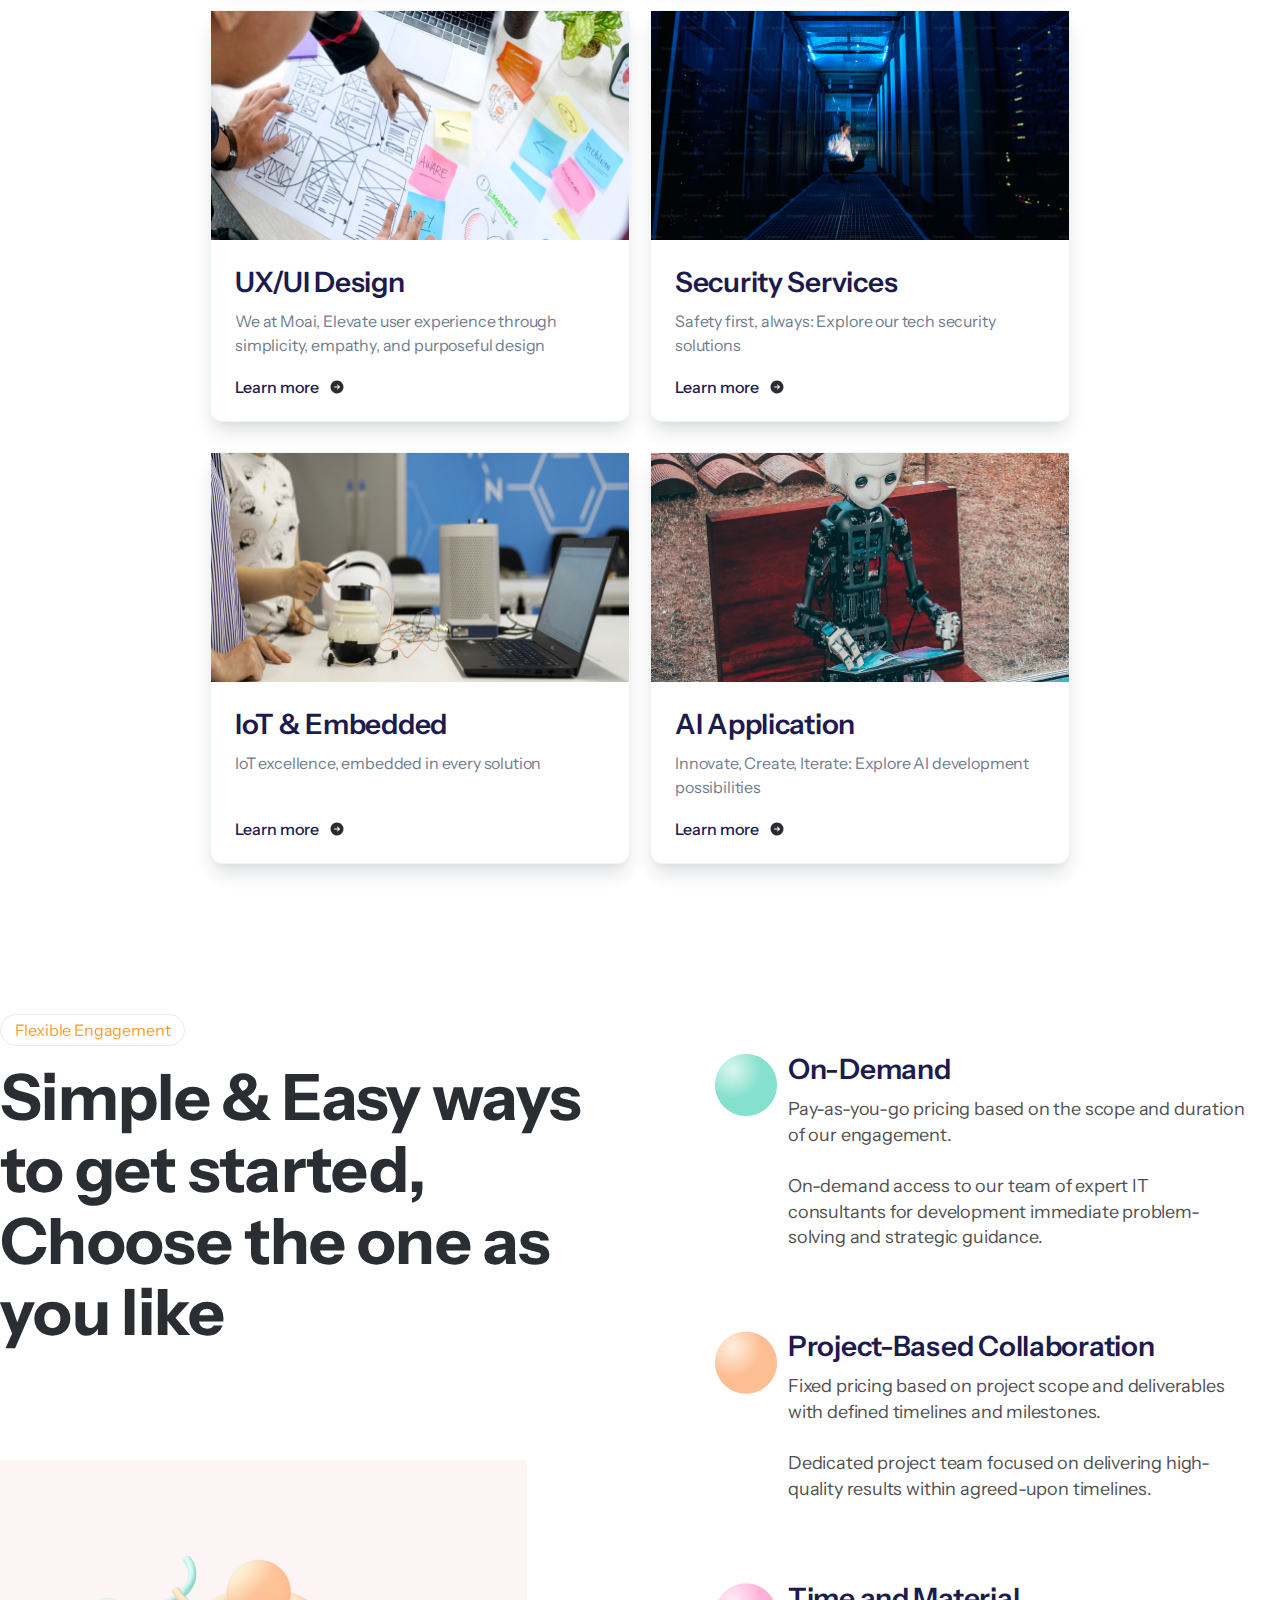
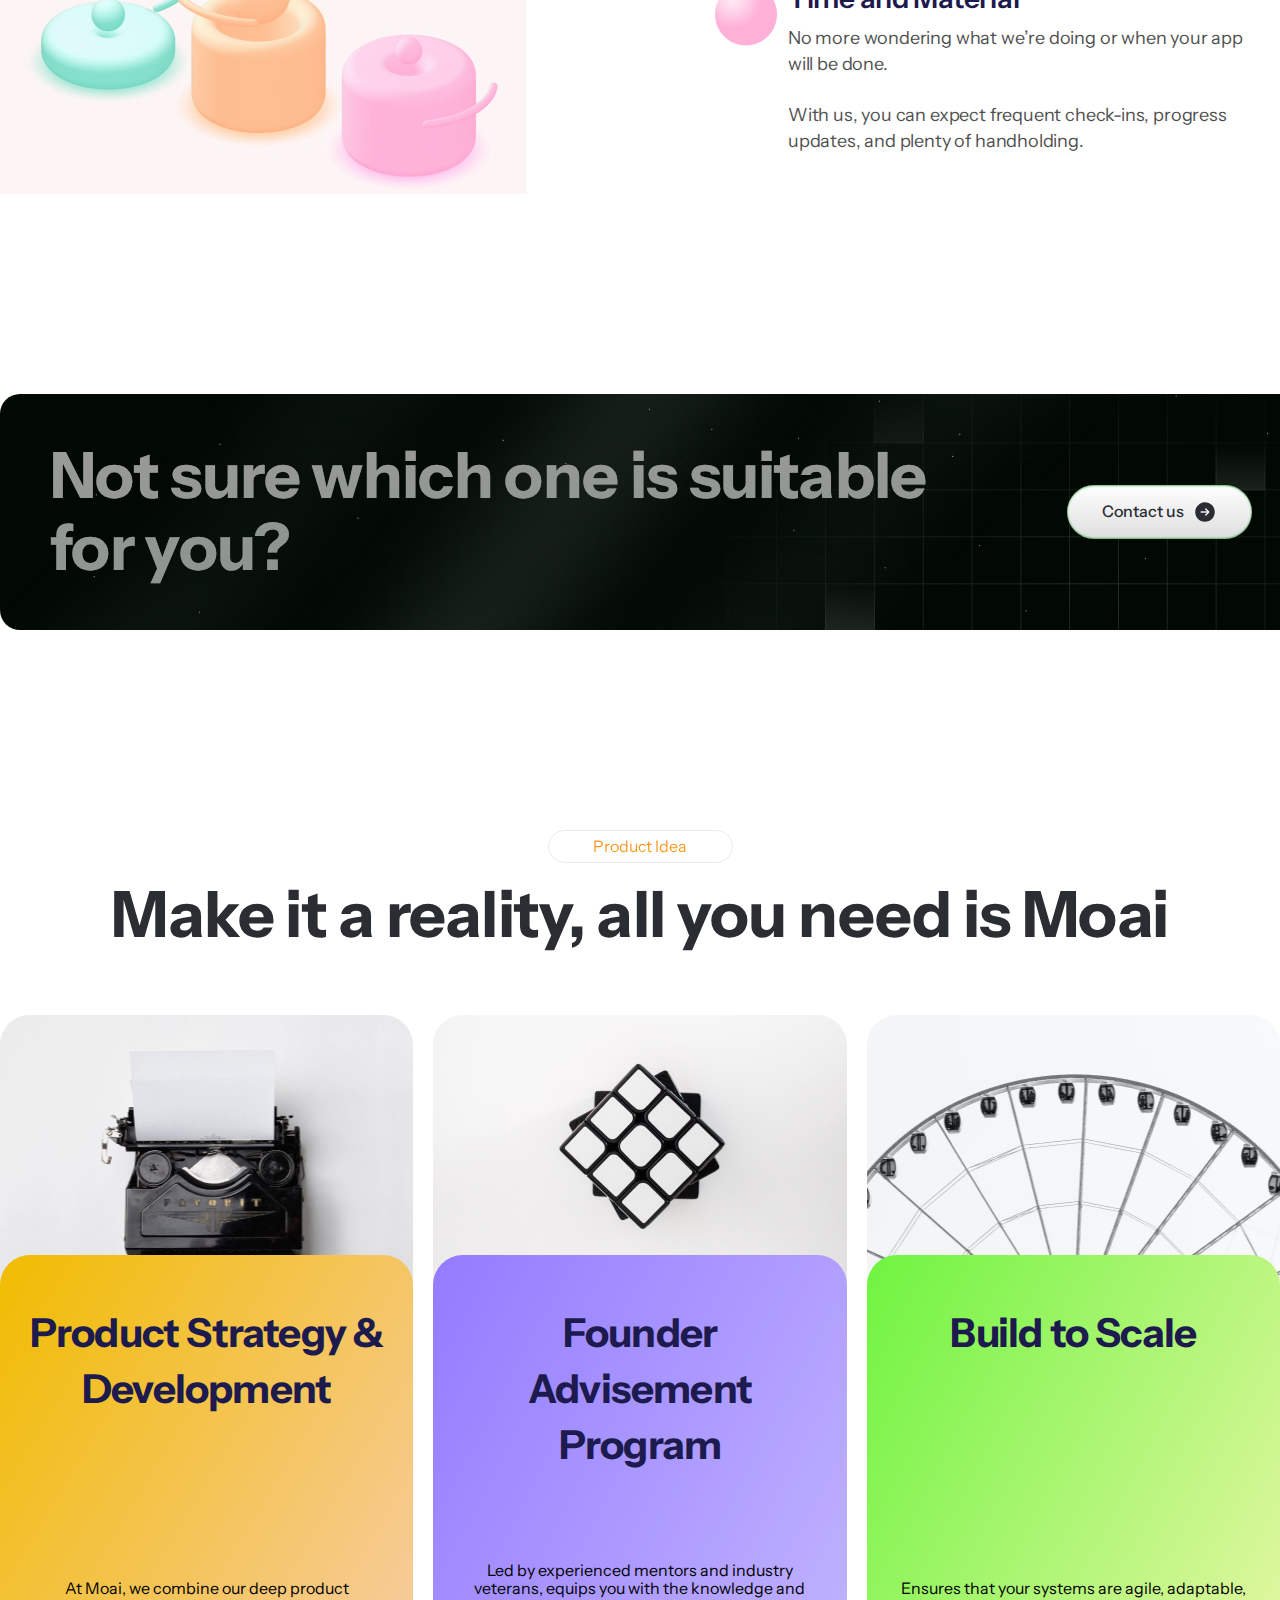
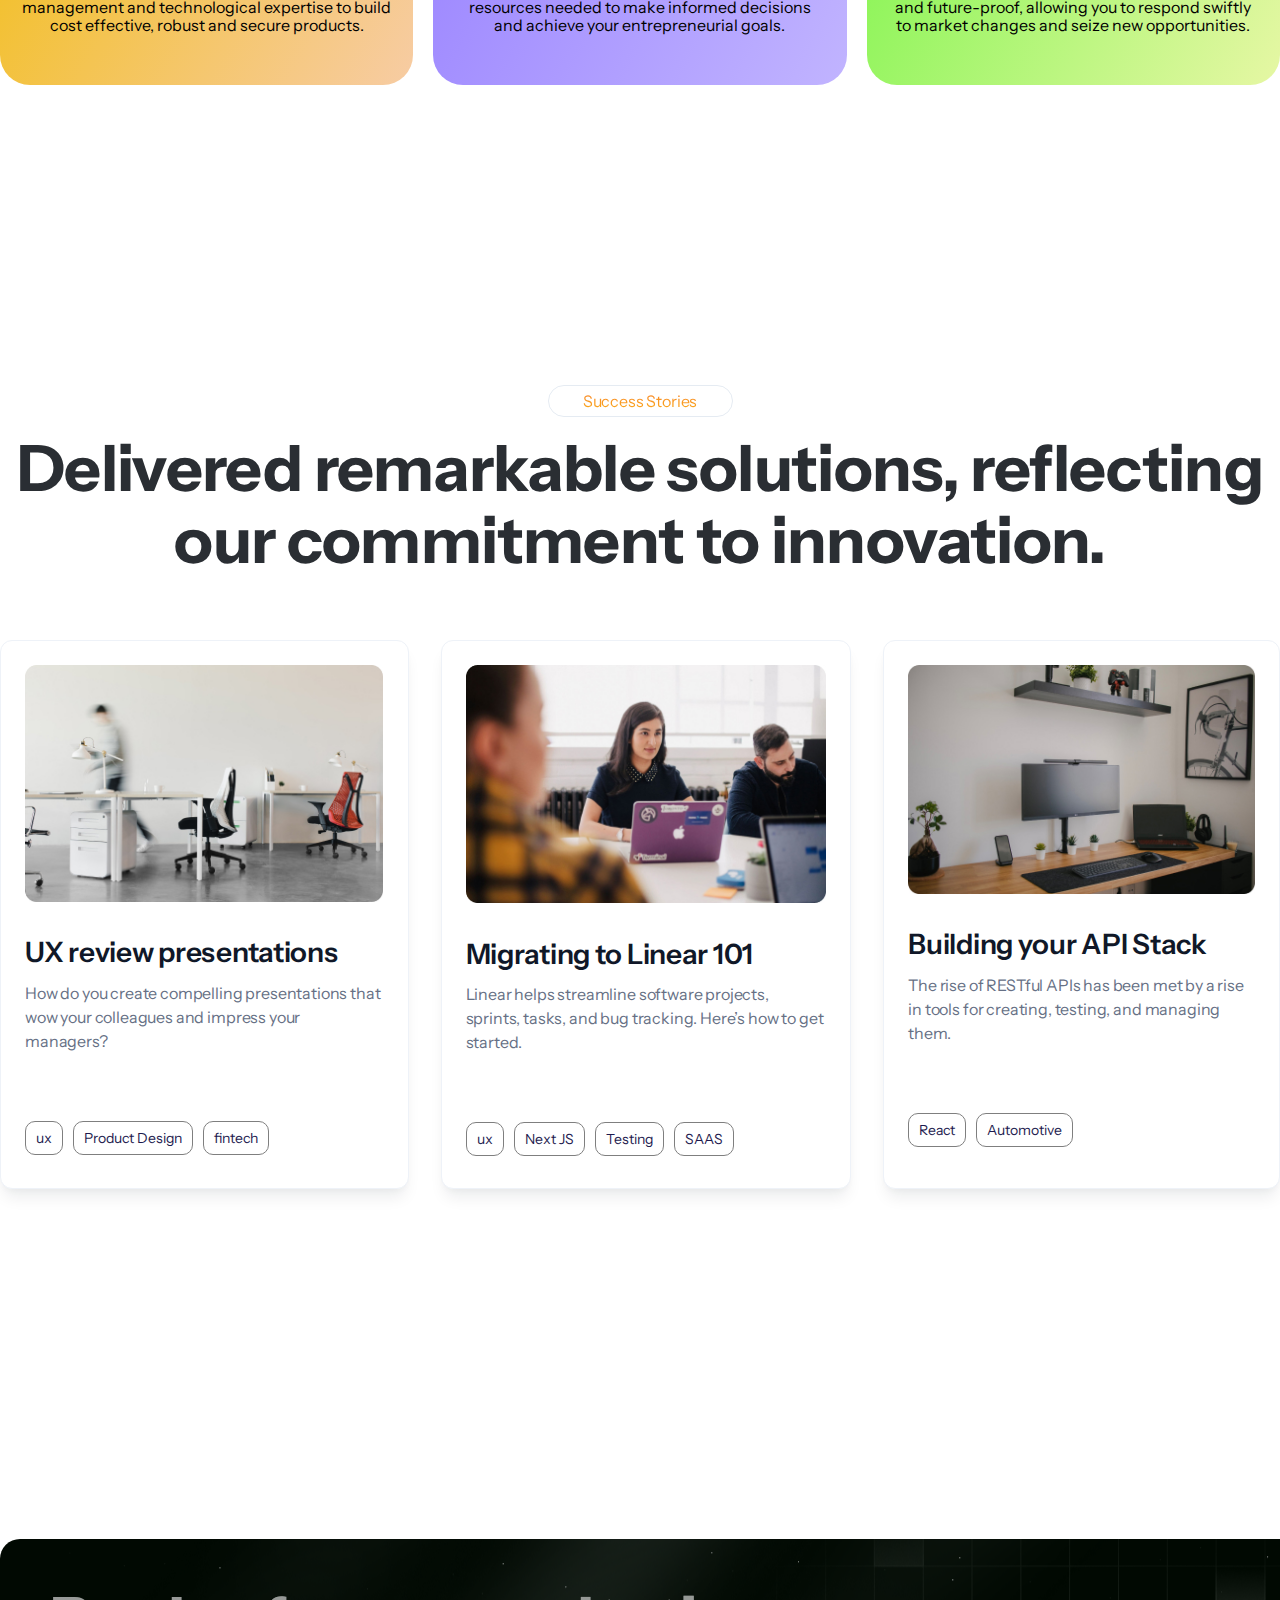
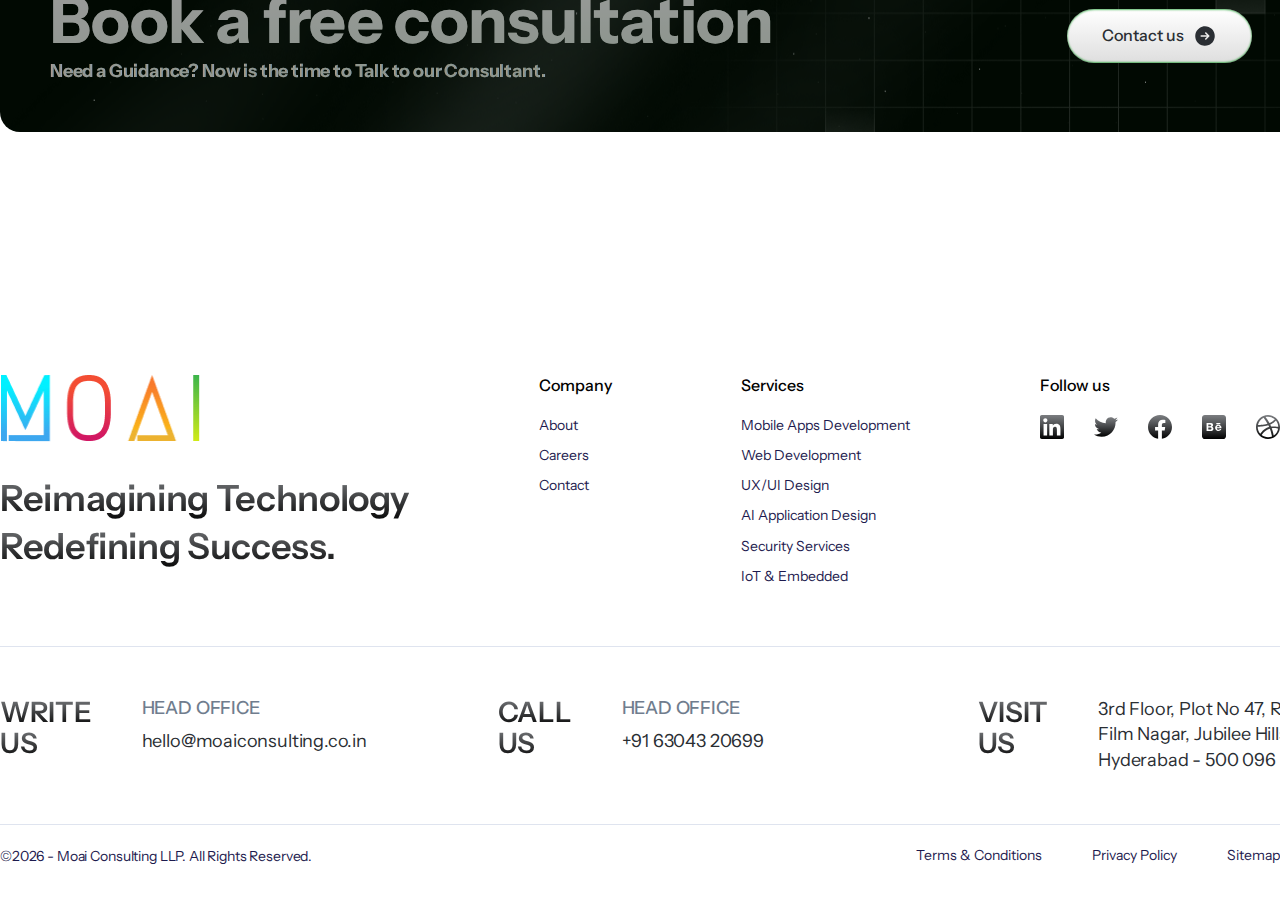
==== commit 2e0706be: "commit" ====
--- a/about.html
+++ b/about.html
@@ -96,78 +96,44 @@
                 </div>
             </div>
         </section>
-
-        <section class="testimonials" id="testimonials">
+        <!-- end experience -->
+        <section class="offer">
             <div class="container">
                 <div class="inner-top">
-                    <span class="subtitle">Client Testimonials</span>
-                    <h2 class="title">Voices that prove our excellence</h2>
-                </div>
-                <div class="testimonials-slider">
-                    <div class="slider-text">
-                        <p>“ Highly recommended! The content suggestions provided are spot-on and improved our social
-                            media engagement.</p>
-                    </div>
-                    <div class="slider-text">
-                        <p>“ Highly recommended! The content suggestions provided are spot-on and improved our social
-                            media engagement.</p>
-                    </div>
-                    <div class="slider-text">
-                        <p>“ Highly recommended! The content suggestions provided are spot-on and improved our social
-                            media engagement.</p>
-                    </div>
-                    <div class="slider-text">
-                        <p>“ Highly recommended! The content suggestions provided are spot-on and improved our social
-                            media engagement.</p>
-                    </div>
-                    <div class="slider-text">
-                        <p>“ Highly recommended! The content suggestions provided are spot-on and improved our social
-                            media engagement.</p>
-                    </div>
-                    <div class="slider-text">
-                        <p>“ Highly recommended! The content suggestions provided are spot-on and improved our social
-                            media engagement.</p>
-                    </div>
-                </div>
-                <div class="slider-avatars">
-                    <div class="avatar">
-                        <img src="./img/Avatar.png" alt="avatar">
-                        <span class="avatar-title">Sarah Johnson</span>
-                        <span class="avatar-job">Marketing Manager, Zoho</span>
-                    </div>
-                    <div class="avatar">
-                        <img src="./img/Avatar-1.png" alt="Avatar-1">
-                        <span class="avatar-title">Sarah Johnson</span>
-                        <span class="avatar-job">Marketing Manager, Zoho</span>
-                    </div>
-                    <div class="avatar">
-                        <img src="./img/Avatar-2.png" alt="Avatar-2">
-                        <span class="avatar-title">Sarah Johnson</span>
-                        <span class="avatar-job">Marketing Manager, Zoho</span>
-                    </div>
-                    <div class="avatar">
-                        <img src="./img/Avatar-3.png" alt="Avatar-3">
-                        <span class="avatar-title">Sarah Johnson</span>
-                        <span class="avatar-job">Marketing Manager, Zoho</span>
-                    </div>
-                    <div class="avatar">
-                        <img src="./img/Avatar-4.png" alt="Avatar-4">
-                        <span class="avatar-title">Sarah Johnson</span>
-                        <span class="avatar-job">Marketing Manager, Zoho</span>
-                    </div>
-                    <div class="avatar">
-                        <img src="./img/Avatar-5.png" alt="Avatar-5">
-                        <span class="avatar-title">Sarah Johnson</span>
-                        <span class="avatar-job">Marketing Manager, Zoho</span>
-                    </div>
-                    <div class="avatar">
-                        <img src="./img/Avatar-6.png" alt="Avatar-6">
-                        <span class="avatar-title">Sarah Johnson</span>
-                        <span class="avatar-job">Marketing Manager, Zoho</span>
-                    </div>
-                </div>
-            </div>
-        </section>
+                    <span class="subtitle strategize-subtitle">Path to excellence</span>
+                    <h2 class="title strategize-title">From strategy to execution to support, we've got all your needs
+                        covered</h2>
+                </div>
+                <div class="cards">
+                    <figure class="card-img">
+                        <img src="" alt="">
+                        <figcaption></figcaption>
+                    </figure>
+                    <figure class="card-img">
+                        <img src="" alt="">
+                        <figcaption></figcaption>
+                    </figure>
+                    <figure class="card-img">
+                        <img src="" alt="">
+                        <figcaption></figcaption>
+                    </figure>
+                    <figure class="card-img">
+                        <img src="" alt="">
+                        <figcaption></figcaption>
+                    </figure>
+                    <figure class="card-img">
+                        <img src="" alt="">
+                        <figcaption></figcaption>
+                    </figure>
+                    <figure class="card-img">
+                        <img src="" alt="">
+                        <figcaption></figcaption>
+                    </figure>
+                </div>
+            </div>
+        </section>
+
+
         <!-- end testimonials -->
 
         <section class="strategize">
--- a/css/main.min.css
+++ b/css/main.min.css
@@ -1 +1 @@
-@import"https://fonts.googleapis.com/css2?family=Instrument+Sans:wght@400;500;600;700&family=Plus+Jakarta+Sans:wght@400;500;600;700&display=swap";/*! modern-normalize v2.0.0 | MIT License | https://github.com/sindresorhus/modern-normalize */*,::before,::after{box-sizing:border-box}html{font-family:system-ui,"Segoe UI",Roboto,Helvetica,Arial,sans-serif,"Apple Color Emoji","Segoe UI Emoji";line-height:1.15;-webkit-text-size-adjust:100%;-moz-tab-size:4;-o-tab-size:4;tab-size:4}body{margin:0}hr{height:0;color:inherit}abbr[title]{-webkit-text-decoration:underline dotted;text-decoration:underline dotted}b,strong{font-weight:bolder}code,kbd,samp,pre{font-family:ui-monospace,SFMono-Regular,Consolas,"Liberation Mono",Menlo,monospace;font-size:1em}small{font-size:80%}sub,sup{font-size:75%;line-height:0;position:relative;vertical-align:baseline}sub{bottom:-0.25em}sup{top:-0.5em}table{text-indent:0;border-color:inherit}button,input,optgroup,select,textarea{font-family:inherit;font-size:100%;line-height:1.15;margin:0}button,select{text-transform:none}button,[type=button],[type=reset],[type=submit]{-webkit-appearance:button}::-moz-focus-inner{border-style:none;padding:0}:-moz-focusring{outline:1px dotted ButtonText}:-moz-ui-invalid{box-shadow:none}legend{padding:0}progress{vertical-align:baseline}::-webkit-inner-spin-button,::-webkit-outer-spin-button{height:auto}[type=search]{-webkit-appearance:textfield;outline-offset:-2px}::-webkit-search-decoration{-webkit-appearance:none}::-webkit-file-upload-button{-webkit-appearance:button;font:inherit}summary{display:list-item}*{margin:0;padding:0;box-sizing:border-box}ul{list-style:none}a{color:inherit;text-decoration:none}img{max-width:100%}html,body{scroll-behavior:smooth}body{font-family:"Instrument Sans",sans-serif;font-size:16px;font-weight:400}.container{max-width:1300px;width:100%;margin:0 auto}.padding-large{padding:150px 0}.subtitle{display:block;width:185px;margin:0 auto 16px;-webkit-backdrop-filter:blur(9px);backdrop-filter:blur(9px);background:linear-gradient(180deg, #fff 0%, #d7e8fd 100%);border:1px solid #e5ebf2;border-radius:18px;padding:6px 0;letter-spacing:-0.01em;text-align:center;background:linear-gradient(180deg, #f8792b 0%, #fab519 99.99%, rgba(236, 178, 47, 0) 100%);background-clip:text;-webkit-background-clip:text;-webkit-text-fill-color:rgba(0,0,0,0)}.title{font-weight:700;font-size:64px;line-height:1.12;letter-spacing:-0.01em;text-align:center;color:#2a2e33;margin-bottom:64px}.header-gradient{background:url(../img/bg-header.png) no-repeat center,linear-gradient(176deg, #ffeded 0%, rgba(255, 237, 237, 0) 100%),linear-gradient(105deg, #fff 0%, rgba(255, 255, 255, 0) 100%)}.p-150{padding:150px 0}.p-50{padding:50px 0}.link--black{border:1px solid #0c0d0e;border-radius:32px;padding:8px 0px 8px 23px;width:178px;height:50px;background:url(../img/arrow-services.svg) no-repeat right 20px center,linear-gradient(180deg, #303439 17.71%, #000812 97.4%);display:block;font-weight:500;font-size:18px;line-height:1.78;letter-spacing:.04em;color:#fff}.arrow-up{width:50px;height:50px;position:fixed;right:-100px;bottom:100px;z-index:3;background:#dcebfe url(../img/arrow-up.svg) no-repeat center;transition:.3s linear;border-radius:50%;padding:10px;border:1px solid #607d8b;cursor:pointer}.arrow-up.active{right:50px}.slick-slider{position:relative;display:block;box-sizing:border-box;-webkit-touch-callout:none;-webkit-user-select:none;-moz-user-select:none;user-select:none;touch-action:pan-y;-webkit-tap-highlight-color:rgba(0,0,0,0)}.slick-list{position:relative;overflow:hidden;display:block;margin:0;padding:0}.slick-list:focus{outline:none}.slick-list.dragging{cursor:pointer;cursor:hand}.slick-slider .slick-track,.slick-slider .slick-list{transform:translate3d(0, 0, 0)}.slick-track{position:relative;left:0;top:0;display:block;margin-left:auto;margin-right:auto}.slick-track:before,.slick-track:after{content:"";display:table}.slick-track:after{clear:both}.slick-loading .slick-track{visibility:hidden}.slick-slide{float:left;height:100%;min-height:1px;display:none}[dir=rtl] .slick-slide{float:right}.slick-slide img{display:block}.slick-slide.slick-loading img{display:none}.slick-slide.dragging img{pointer-events:none}.slick-initialized .slick-slide{display:block}.slick-loading .slick-slide{visibility:hidden}.slick-vertical .slick-slide{display:block;height:auto;border:1px solid rgba(0,0,0,0)}.slick-arrow.slick-hidden{display:none}.header{position:relative}.header-wrapper{display:flex;justify-content:space-between;align-items:center}.header-wrapper-bottom{display:flex;justify-content:space-between;align-items:center;padding:94px 0 179px}.header-fixed{padding-top:30px}.header-logo{width:97px;height:32px}.header-link{text-align:center;border:1px solid #0c0d0e;border-radius:32px;padding:8px 0;width:155px;height:50px;background:linear-gradient(180deg, #303439 17.71%, #000812 97.4%);font-weight:500;font-size:18px;line-height:1.78;letter-spacing:.04em;color:#fff}.header .nav{flex:.7;display:flex;justify-content:space-between;align-items:center}.header .menu{display:flex}.header .menu-link{padding:17px;font-weight:500;font-size:18px;line-height:1.78;letter-spacing:.04em;color:#141f39;position:relative}.header .menu-link::after{content:"";width:13px;height:3px;background-color:rgba(0,0,0,0);position:absolute;bottom:8px;left:50%;transform:translateX(-50%);transition:.3s linear}.header .menu-link:hover::after,.header .menu-link.active::after{background-color:#d11763}.header-content{max-width:575px;width:100%}.header-subtitle{border:1px solid #e5ebf2;border-radius:18px;padding:6px 0px;width:166px;height:36px;display:block;text-align:center;-webkit-backdrop-filter:blur(9px);backdrop-filter:blur(9px);line-height:1.5;letter-spacing:-0.01em;background:linear-gradient(0deg, #d11763 0%, #f34d33 100%);-webkit-background-clip:text;background-clip:text;margin-bottom:20px}.header-title{font-weight:700;font-size:84px;line-height:1.12;letter-spacing:-0.01em;color:#000812;margin-bottom:20px}.header-text{font-size:24px;line-height:1.5;letter-spacing:-0.01em;color:#615e59;margin-bottom:50px}.header .link-scrolle{display:block;width:66px;height:79px;background:url(../img/btn.png) no-repeat bottom center;font-size:10px;color:#615e59;line-height:2;position:absolute;left:50%;transform:translateX(-50%);bottom:15px;transition:.3s linear}.header .link-scrolle:hover{background:url(../img/btn-black.png) no-repeat bottom center}.header-wrapper-bottom.about .header-content{max-width:650px}.header-wrapper-bottom.about .header-img{max-width:488px;width:100%}.testimonials{padding:150px 0 220px}.testimonials-slider{margin-bottom:48px}.testimonials .slider-text{text-align:center}.testimonials p{font-size:40px;line-height:1.4;letter-spacing:-0.02em;text-align:center;color:#2a2e33;max-width:1140px;width:100%;margin:0 auto}.testimonials .slick-btn{position:absolute;top:50%;transform:translateY(-50%) rotate(180deg);z-index:2}.testimonials .slick-btn.next{right:0}.testimonials .slick-btn.prev{left:0}.testimonials .avatar{opacity:.8;transition:.3s linear;position:relative}.testimonials .avatar img{width:40px;height:40px;transition:.3s linear;position:absolute;left:50%;transform:translateX(-50%)}.testimonials .avatar span{overflow:hidden;width:0;display:block}.testimonials .slick-slide{margin:0 20px}.testimonials .slick-center .avatar{opacity:1;width:260px;padding-left:76px}.testimonials .slick-center .avatar img{width:56px;height:56px;left:0;transform:translateX(0)}.testimonials .slick-center .avatar span{width:auto}.testimonials .slick-center .avatar-title{font-weight:500;font-size:18px;line-height:1.78;letter-spacing:.04em;color:#101828}.testimonials .slick-center .avatar-job{font-size:16px;line-height:1.5;letter-spacing:-0.01em;color:#667085}.strategize-subtitle{margin:0 0 16px;background:linear-gradient(180deg, #3db54a 0%, #d0ea16 100%);background-clip:text;-webkit-background-clip:text;-webkit-text-fill-color:rgba(0,0,0,0)}.strategize-title{max-width:641px;width:100%;text-align:left}.strategize .inner-top{background:url(../img/cube.png) no-repeat right top;margin-bottom:50px}.strategize .quise{border-radius:50px;border:2px solid rgba(68,184,72,.12);padding:40px 52px 40px 50px}.strategize .quise-list{display:flex;justify-content:space-between;position:relative}.strategize .quise-list::after{content:"";position:absolute;top:50%;left:0;width:100%;height:5px;background:#d6e5d7;transform:translateY(-50%);z-index:0}.strategize .quise-item{border:1.5px solid #e5ebf2;border-radius:40px;width:160px;height:60px;background:linear-gradient(180deg, #fff 0%, #d7e8fd 100%);display:flex;justify-content:center;align-items:center;font-weight:600;font-size:18px;line-height:3.1;letter-spacing:.02em;text-transform:uppercase;color:#2a2e33;position:relative;z-index:2;cursor:pointer}.strategize .quise-item.active{background:#fbbc00;color:#fff}.strategize .quise-wrapper{display:flex;align-items:flex-start;gap:42px;margin-top:7px}.strategize .quise-img{max-width:397px;width:100%}.strategize .quise-content{max-width:422px;width:100%;padding-top:44px}.strategize .quise-content-title{font-weight:600;font-size:36px;line-height:1.33;letter-spacing:-0.01em;color:#2a2e33;display:block;margin-bottom:10px}.strategize .quise-content-text{font-weight:400;font-size:16px;line-height:1.5;letter-spacing:-0.01em;color:#707d8e;display:block;margin-bottom:20px}.strategize .quise-content-item{font-weight:400;font-size:16px;line-height:1.5;letter-spacing:-0.01em;color:#2a2e33;padding-left:30px;margin-bottom:10px;background:url(../img/arrow-item.svg) no-repeat left center}.strategize .quise-content-item:last-child{margin-bottom:0}.services{padding:150px 0}.services-title{max-width:904px;width:100%;margin:0 auto 64px}.services-projects{display:flex;flex-wrap:wrap;justify-content:center;gap:30px 20px;row-gap:30px;-moz-column-gap:20px;column-gap:20px}.services .project{max-width:420px;width:100%;height:412px;position:relative;box-shadow:0 4px 6px -2px rgba(16,24,40,.03),0 12px 20px -4px rgba(16,24,40,.15);background:#fff;border:1px solid #eff4f9;border-radius:12px}.services .project div{padding:24px}.services .project h3{font-weight:600;font-size:28px;line-height:1.14;letter-spacing:-0.01em;color:#1d1a4e;margin-bottom:10px}.services .project p{line-height:1.5;letter-spacing:-0.01em;color:#707d8e;margin-bottom:20px}.services .project a{position:absolute;left:24px;bottom:24px;width:109px;height:20px;font-weight:500;font-size:16px;line-height:1.25;color:#1d1a4e;display:block;background:url(../img/circle-arrow-right.svg) no-repeat right center}.strategy-wrapper{display:flex;gap:40px;margin-bottom:150px}.strategy-content{max-width:640px;width:100%;background:url(../img/mix.jpg) no-repeat left bottom}.strategy-subtitle{margin:0 auto 16px 0}.strategy-title{text-align:left}.strategy-list{max-width:605px;width:100%}.strategy-info{padding:40px 30px 40px 113px;background-repeat:no-repeat;background-position:40px 40px;transition:.3s linear}.strategy-info:hover{box-shadow:0 0 30px 0 rgba(0,0,0,.06);background-color:rgba(255,255,255,0)}.strategy-info:first-child{background-image:url(../img/blue.png)}.strategy-info:nth-child(2){background-image:url(../img/orange.png)}.strategy-info:last-child{background-image:url(../img/pink.png)}.strategy-info h4{font-weight:600;font-size:28px;line-height:1.14;letter-spacing:-0.01em;color:#1d1a4e;margin-bottom:11px}.strategy-info p{font-size:18px;line-height:1.44;letter-spacing:-0.01em;color:#4f4f4f}.strategy-info p:first-of-type{margin-bottom:25px}.strategy-wrapper{display:flex;gap:40px;margin-bottom:150px}.strategy-content{max-width:640px;width:100%;background:url(../img/mix.jpg) no-repeat left bottom}.strategy-subtitle{margin:0 auto 16px 0}.strategy-title{text-align:left}.strategy-list{max-width:605px;width:100%}.strategy-info{padding:40px 30px 40px 113px;background-repeat:no-repeat;background-position:40px 40px;transition:.3s linear}.strategy-info:hover{box-shadow:0 0 30px 0 rgba(0,0,0,.06);background-color:rgba(255,255,255,0)}.strategy-info:first-child{background-image:url(../img/blue.png)}.strategy-info:nth-child(2){background-image:url(../img/orange.png)}.strategy-info:last-child{background-image:url(../img/pink.png)}.strategy-info h4{font-weight:600;font-size:28px;line-height:1.14;letter-spacing:-0.01em;color:#1d1a4e;margin-bottom:11px}.strategy-info p{font-size:18px;line-height:1.44;letter-spacing:-0.01em;color:#4f4f4f}.strategy-info p:first-of-type{margin-bottom:25px}.not-sure__wrapper{display:flex;padding:46px 48px 46px 50px;background:#010902 url(../img/bg-sure.png) no-repeat center;gap:50px;border-radius:20px;align-items:center}.not-sure .container{padding:50px 0px;width:1300px;height:336px}.not-sure h2{font-weight:700;font-size:64px;line-height:1.12;letter-spacing:-0.01em;color:#dff0e1;background-image:radial-gradient(123.44% 123.44% at 56.63% 100%, rgb(223, 240, 225) 6.77%, rgb(255, 255, 255) 100%);background-clip:text;-webkit-background-clip:text;-webkit-text-fill-color:rgba(0,0,0,.39);width:967px}.not-sure h2 span{font-size:18px;line-height:1.6;letter-spacing:-0.01em;color:#fff;display:block}.not-sure__link{font-weight:500;line-height:normal;color:#2a2e33;border-radius:32px;padding:16px 0 16px 35px;width:185px;height:54px;box-shadow:inset 0 1px 2px 0 rgba(2,147,22,.6196078431),inset 0 -1px 2px 0 rgba(2,147,22,.6196078431);background:url(../img/arrow-contact.svg) no-repeat right 35px center,linear-gradient(180deg, #fff 0%, #dedede 100%)}.experience{padding:150px 0}.experience-subtitle{margin:0 0 16px}.experience-title{text-align:left}.experience-content{display:flex;align-items:center;gap:50px}.experience-content:nth-of-type(odd){flex-direction:row-reverse;margin:80px 0}.experience-content:nth-of-type(odd) .content{padding-left:80px}.experience-content p{margin-top:30px;width:100%;max-width:418px;font-size:18px;line-height:1.44;letter-spacing:-0.01em;color:#1d1a4e}.experience-content__about{justify-content:space-between}.experience .content{max-width:629px;width:100%}.experience .content h3{font-family:"Instrument Sans",sans-serif;font-size:28px;font-weight:600;line-height:1.14;letter-spacing:-0.01em;color:#1d1a4e}.experience .content figure{max-width:640px;width:100%}.experience-img__about{position:relative;max-width:761px;width:100%;padding-right:56px}.experience-list{position:absolute;top:0;left:0;width:100%;height:100%;z-index:2}.experience #ex{position:absolute;top:26px;right:45px}.experience-item{border-radius:5px;background:#e5ebf2;display:inline-block;padding:10px 13px}.experience #gr{top:50%;position:absolute;right:0;transform:translateY(-50%)}.experience #lead{position:absolute;right:85px;bottom:121px}.experience #qa{position:absolute;bottom:0;right:191px}.experience #gl{position:absolute;bottom:31px;left:252px}.experience #cast{position:absolute;left:55px;bottom:144px}.experience #glb{position:absolute;left:229px;top:45%;transform:translateY(-50%)}.experience #inov{position:absolute;left:89px;top:126px}.experience #col{position:absolute;top:77px;left:55%;transform:translateX(-50%)}.experience-content__bottom{position:relative;max-width:436px;width:100%;padding-right:16px}.experience-content__bottom img{width:100%}.experience-content__bottom .experience-item{padding:10px 15px;line-height:1.44;font-size:18px}.experience #Values{position:absolute;right:0;top:45%;transform:translateY(-50%)}.experience #Goals{position:absolute;left:50%;transform:translateX(-50%);bottom:75px}.experience #Purpose{position:absolute;left:-30px;top:129px}.productIdea-wrapper{display:flex;gap:20px}.productIdea-idea{height:670px;max-width:420px;width:100%;border-radius:30px;padding-top:240px;transition:.3s linear;cursor:pointer}.productIdea-idea:hover{box-shadow:7px 9px 10px 4px rgba(0,0,0,.4705882353);transform:scale(1.02)}.productIdea-content{position:relative;padding:50px 24px 0}.productIdea-content .title{display:block;text-align:center;font-size:40px;line-height:1.4;letter-spacing:-0.02em;color:#1d1a4e}.productIdea-content .text{position:absolute;bottom:50px;text-align:center;left:50%;transform:translateX(-50%);width:372px}.productIdea .product{background:url(../img/type-mashin.jpg) no-repeat center top}.productIdea .product .productIdea-content{background:linear-gradient(121deg, #f1bc00 0%, #f7cca4 100%);border-radius:30px;height:430px}.productIdea .faunder{background:url(../img/rectangle.jpg) no-repeat center top}.productIdea .faunder .productIdea-content{background:linear-gradient(118deg, #937bff 0%, #c1b4ff 100%);border-radius:30px;height:430px}.productIdea .scale{background:url(../img/scale.jpg) no-repeat center top}.productIdea .scale .productIdea-content{background:linear-gradient(118deg, #6ff440 0%, #e6f7a4 100%);border-radius:30px;height:430px}.delivered-wrapper{display:flex;gap:32px;justify-content:center}.delivered-idea{border:1px solid #eef2f8;border-radius:12px;padding:24px 24px 32px 24px;box-shadow:0 4px 6px -2px rgba(16,24,40,.03),0 12px 16px -4px rgba(16,24,40,.08);background:#fff}.delivered-idea .title{font-weight:600;font-size:28px;line-height:1.14;letter-spacing:-0.01em;color:#101828;margin:32px 0 12px;display:block;text-align:left}.delivered-idea .text{line-height:1.5;letter-spacing:-0.01em;color:#667085;margin-bottom:68px}.delivered-idea .tabs{display:flex;gap:10px}.delivered-idea .tabs li{font-size:14px;line-height:1.43;color:#1d1a4e;border-radius:10px;padding:6px 10px;border:1px solid #7f7f7f}.service-subtitle{width:234px;line-height:1.5;background:linear-gradient(180deg, #3db54a 0%, #d0ea16 100%);background-clip:text;-webkit-background-clip:text;-webkit-text-fill-color:rgba(0,0,0,0)}.service-content{display:flex;gap:40px;align-items:center}.service-content:nth-child(even){flex-direction:row-reverse;margin-bottom:250px}.service-content:nth-child(even):not(:first-child){margin-top:250px}.service-content .content{max-width:630px;width:100%;padding:51px 99px 51px 40px}.service-content .content h3{font-weight:600;font-size:28px;line-height:1.14;color:#1d1a4e}.service-content .content p{font-size:40px;line-height:1.4;color:#707d8e;margin:15px 0 50px}.service-content .btn-serice{text-align:left}.service-content .tab-pils{display:flex;flex-wrap:wrap;align-items:center;gap:10px;margin-bottom:50px}.service-content .tab-pils li{font-size:14px;line-height:143%;color:#000;border:1px solid #e0e0e0;border-radius:100px;padding:10px 20px}.service-content figure{padding-right:54px;max-width:630px;width:100%}.footer-top{display:flex;justify-content:space-between;padding-bottom:50px}.footer .logo figure{width:200px;margin-bottom:30px}.footer .logo span{display:block;font-weight:600;font-size:36px;line-height:1.33;letter-spacing:-0.01em;background:linear-gradient(180deg, rgba(42, 46, 51, 0.62) 0%, #000 100%);background-clip:text;-webkit-background-clip:text;-webkit-text-fill-color:rgba(0,0,0,0)}.footer-title{font-weight:500;line-height:1.25;color:#000;display:block;margin-bottom:20px}.footer-menu a{font-size:14px;line-height:1.43;color:#1d1a4e}.footer-menu li:not(last-child){margin-bottom:10px}.footer-social{display:flex;gap:30px}.footer-middle{display:flex;justify-content:space-between;padding:50px 0;gap:80px;border-bottom:1px solid #dfe4ef;border-top:1px solid #dfe4ef}.footer-middle .block{display:flex;gap:50px}.footer-info span{display:block;margin-bottom:0px;font-weight:600;font-size:28px;line-height:1.14;letter-spacing:-0.01em;background:linear-gradient(180deg, rgba(42, 46, 51, 0.62) 0%, #000 100%);background-clip:text;-webkit-background-clip:text;-webkit-text-fill-color:rgba(0,0,0,0)}.footer-subtitle{color:#707d8e;font-weight:500;line-height:1.25;margin-bottom:10px}.footer-head{width:276px;font-size:18px;line-height:1.44;letter-spacing:-0.01em;color:#2a2e33;font-style:normal}.footer-head a{font-size:18px;line-height:1.44;letter-spacing:-0.01em;color:#2a2e33}.footer-bottom{display:flex;padding:20px 0 55px;justify-content:space-between;gap:50px}.footer-bottom .copyright{font-size:14px;line-height:1.71;letter-spacing:-0.01em;color:#1d1a4e}.footer-bottom .footer-menu{display:flex;gap:50px;font-size:14px;line-height:1.43;color:#1d1a4e}.footer-bottom .footer-menu li{margin-bottom:0}/*# sourceMappingURL=main.min.css.map */+@import"https://fonts.googleapis.com/css2?family=Instrument+Sans:wght@400;500;600;700&family=Plus+Jakarta+Sans:wght@400;500;600;700&display=swap";/*! modern-normalize v2.0.0 | MIT License | https://github.com/sindresorhus/modern-normalize */*,::before,::after{box-sizing:border-box}html{font-family:system-ui,"Segoe UI",Roboto,Helvetica,Arial,sans-serif,"Apple Color Emoji","Segoe UI Emoji";line-height:1.15;-webkit-text-size-adjust:100%;-moz-tab-size:4;-o-tab-size:4;tab-size:4}body{margin:0}hr{height:0;color:inherit}abbr[title]{-webkit-text-decoration:underline dotted;text-decoration:underline dotted}b,strong{font-weight:bolder}code,kbd,samp,pre{font-family:ui-monospace,SFMono-Regular,Consolas,"Liberation Mono",Menlo,monospace;font-size:1em}small{font-size:80%}sub,sup{font-size:75%;line-height:0;position:relative;vertical-align:baseline}sub{bottom:-0.25em}sup{top:-0.5em}table{text-indent:0;border-color:inherit}button,input,optgroup,select,textarea{font-family:inherit;font-size:100%;line-height:1.15;margin:0}button,select{text-transform:none}button,[type=button],[type=reset],[type=submit]{-webkit-appearance:button}::-moz-focus-inner{border-style:none;padding:0}:-moz-focusring{outline:1px dotted ButtonText}:-moz-ui-invalid{box-shadow:none}legend{padding:0}progress{vertical-align:baseline}::-webkit-inner-spin-button,::-webkit-outer-spin-button{height:auto}[type=search]{-webkit-appearance:textfield;outline-offset:-2px}::-webkit-search-decoration{-webkit-appearance:none}::-webkit-file-upload-button{-webkit-appearance:button;font:inherit}summary{display:list-item}*{margin:0;padding:0;box-sizing:border-box}ul{list-style:none}a{color:inherit;text-decoration:none}img{max-width:100%}html,body{scroll-behavior:smooth}body{font-family:"Instrument Sans",sans-serif;font-size:16px;font-weight:400}.container{max-width:1300px;width:100%;margin:0 auto}.padding-large{padding:150px 0}.subtitle{display:block;width:185px;margin:0 auto 16px;-webkit-backdrop-filter:blur(9px);backdrop-filter:blur(9px);background:linear-gradient(180deg, #fff 0%, #d7e8fd 100%);border:1px solid #e5ebf2;border-radius:18px;padding:6px 0;letter-spacing:-0.01em;text-align:center;background:linear-gradient(180deg, #f8792b 0%, #fab519 99.99%, rgba(236, 178, 47, 0) 100%);background-clip:text;-webkit-background-clip:text;-webkit-text-fill-color:rgba(0,0,0,0)}.title{font-weight:700;font-size:64px;line-height:1.12;letter-spacing:-0.01em;text-align:center;color:#2a2e33;margin-bottom:64px}.header-gradient{background:url(../img/bg-header.png) no-repeat center,linear-gradient(176deg, #ffeded 0%, rgba(255, 237, 237, 0) 100%),linear-gradient(105deg, #fff 0%, rgba(255, 255, 255, 0) 100%)}.p-150{padding:150px 0}.p-50{padding:50px 0}.link--black{border:1px solid #0c0d0e;border-radius:32px;padding:8px 0px 8px 23px;width:178px;height:50px;background:url(../img/arrow-services.svg) no-repeat right 20px center,linear-gradient(180deg, #303439 17.71%, #000812 97.4%);display:block;font-weight:500;font-size:18px;line-height:1.78;letter-spacing:.04em;color:#fff}.arrow-up{width:50px;height:50px;position:fixed;right:-100px;bottom:100px;z-index:3;background:#dcebfe url(../img/arrow-up.svg) no-repeat center;transition:.3s linear;border-radius:50%;padding:10px;border:1px solid #607d8b;cursor:pointer}.arrow-up.active{right:50px}.slick-slider{position:relative;display:block;box-sizing:border-box;-webkit-touch-callout:none;-webkit-user-select:none;-moz-user-select:none;user-select:none;touch-action:pan-y;-webkit-tap-highlight-color:rgba(0,0,0,0)}.slick-list{position:relative;overflow:hidden;display:block;margin:0;padding:0}.slick-list:focus{outline:none}.slick-list.dragging{cursor:pointer;cursor:hand}.slick-slider .slick-track,.slick-slider .slick-list{transform:translate3d(0, 0, 0)}.slick-track{position:relative;left:0;top:0;display:block;margin-left:auto;margin-right:auto}.slick-track:before,.slick-track:after{content:"";display:table}.slick-track:after{clear:both}.slick-loading .slick-track{visibility:hidden}.slick-slide{float:left;height:100%;min-height:1px;display:none}[dir=rtl] .slick-slide{float:right}.slick-slide img{display:block}.slick-slide.slick-loading img{display:none}.slick-slide.dragging img{pointer-events:none}.slick-initialized .slick-slide{display:block}.slick-loading .slick-slide{visibility:hidden}.slick-vertical .slick-slide{display:block;height:auto;border:1px solid rgba(0,0,0,0)}.slick-arrow.slick-hidden{display:none}.header{position:relative}.header-wrapper{display:flex;justify-content:space-between;align-items:center}.header-wrapper-bottom{display:flex;justify-content:space-between;align-items:center;padding:94px 0 179px}.header-fixed{padding-top:30px}.header-logo{width:97px;height:32px}.header-link{text-align:center;border:1px solid #0c0d0e;border-radius:32px;padding:8px 0;width:155px;height:50px;background:linear-gradient(180deg, #303439 17.71%, #000812 97.4%);font-weight:500;font-size:18px;line-height:1.78;letter-spacing:.04em;color:#fff}.header .nav{flex:.7;display:flex;justify-content:space-between;align-items:center}.header .menu{display:flex}.header .menu-link{padding:17px;font-weight:500;font-size:18px;line-height:1.78;letter-spacing:.04em;color:#141f39;position:relative}.header .menu-link::after{content:"";width:13px;height:3px;background-color:rgba(0,0,0,0);position:absolute;bottom:8px;left:50%;transform:translateX(-50%);transition:.3s linear}.header .menu-link:hover::after,.header .menu-link.active::after{background-color:#d11763}.header-content{max-width:575px;width:100%}.header-subtitle{border:1px solid #e5ebf2;border-radius:18px;padding:6px 0px;width:166px;height:36px;display:block;text-align:center;-webkit-backdrop-filter:blur(9px);backdrop-filter:blur(9px);line-height:1.5;letter-spacing:-0.01em;background:linear-gradient(0deg, #d11763 0%, #f34d33 100%);-webkit-background-clip:text;background-clip:text;margin-bottom:20px}.header-title{font-weight:700;font-size:84px;line-height:1.12;letter-spacing:-0.01em;color:#000812;margin-bottom:20px}.header-text{font-size:24px;line-height:1.5;letter-spacing:-0.01em;color:#615e59;margin-bottom:50px}.header .link-scrolle{display:block;width:66px;height:79px;background:url(../img/btn.png) no-repeat bottom center;font-size:10px;color:#615e59;line-height:2;position:absolute;left:50%;transform:translateX(-50%);bottom:15px;transition:.3s linear}.header .link-scrolle:hover{background:url(../img/btn-black.png) no-repeat bottom center}.header-wrapper-bottom.about .header-content{max-width:650px}.header-wrapper-bottom.about .header-img{max-width:488px;width:100%}.testimonials{padding:150px 0 220px}.testimonials-slider{margin-bottom:48px}.testimonials .slider-text{text-align:center}.testimonials p{font-size:40px;line-height:1.4;letter-spacing:-0.02em;text-align:center;color:#2a2e33;max-width:1140px;width:100%;margin:0 auto}.testimonials .slick-btn{position:absolute;top:50%;transform:translateY(-50%) rotate(180deg);z-index:2}.testimonials .slick-btn.next{right:0}.testimonials .slick-btn.prev{left:0}.testimonials .avatar{opacity:.8;transition:.3s linear;position:relative}.testimonials .avatar img{width:40px;height:40px;transition:.3s linear;position:absolute;left:50%;transform:translateX(-50%)}.testimonials .avatar span{overflow:hidden;width:0;display:block}.testimonials .slick-slide{margin:0 20px}.testimonials .slick-center .avatar{opacity:1;width:260px;padding-left:76px}.testimonials .slick-center .avatar img{width:56px;height:56px;left:0;transform:translateX(0)}.testimonials .slick-center .avatar span{width:auto}.testimonials .slick-center .avatar-title{font-weight:500;font-size:18px;line-height:1.78;letter-spacing:.04em;color:#101828}.testimonials .slick-center .avatar-job{font-size:16px;line-height:1.5;letter-spacing:-0.01em;color:#667085}.strategize-subtitle{margin:0 0 16px;background:linear-gradient(180deg, #3db54a 0%, #d0ea16 100%);background-clip:text;-webkit-background-clip:text;-webkit-text-fill-color:rgba(0,0,0,0)}.strategize-title{max-width:641px;width:100%;text-align:left}.strategize .inner-top{background:url(../img/cube.png) no-repeat right top;margin-bottom:50px}.strategize .quise{border-radius:50px;border:2px solid rgba(68,184,72,.12);padding:40px 52px 40px 50px}.strategize .quise-list{display:flex;justify-content:space-between;position:relative}.strategize .quise-list::after{content:"";position:absolute;top:50%;left:0;width:100%;height:5px;background:#d6e5d7;transform:translateY(-50%);z-index:0}.strategize .quise-item{border:1.5px solid #e5ebf2;border-radius:40px;width:160px;height:60px;background:linear-gradient(180deg, #fff 0%, #d7e8fd 100%);display:flex;justify-content:center;align-items:center;font-weight:600;font-size:18px;line-height:3.1;letter-spacing:.02em;text-transform:uppercase;color:#2a2e33;position:relative;z-index:2;cursor:pointer}.strategize .quise-item.active{background:#fbbc00;color:#fff}.strategize .quise-wrapper{display:flex;align-items:flex-start;gap:42px;margin-top:7px}.strategize .quise-img{max-width:397px;width:100%}.strategize .quise-content{max-width:422px;width:100%;padding-top:44px}.strategize .quise-content-title{font-weight:600;font-size:36px;line-height:1.33;letter-spacing:-0.01em;color:#2a2e33;display:block;margin-bottom:10px}.strategize .quise-content-text{font-weight:400;font-size:16px;line-height:1.5;letter-spacing:-0.01em;color:#707d8e;display:block;margin-bottom:20px}.strategize .quise-content-item{font-weight:400;font-size:16px;line-height:1.5;letter-spacing:-0.01em;color:#2a2e33;padding-left:30px;margin-bottom:10px;background:url(../img/arrow-item.svg) no-repeat left center}.strategize .quise-content-item:last-child{margin-bottom:0}.services{padding:150px 0}.services-title{max-width:904px;width:100%;margin:0 auto 64px}.services-projects{display:flex;flex-wrap:wrap;justify-content:center;gap:30px 20px;row-gap:30px;-moz-column-gap:20px;column-gap:20px}.services .project{max-width:420px;width:100%;height:412px;position:relative;box-shadow:0 4px 6px -2px rgba(16,24,40,.03),0 12px 20px -4px rgba(16,24,40,.15);background:#fff;border:1px solid #eff4f9;border-radius:12px}.services .project div{padding:24px}.services .project h3{font-weight:600;font-size:28px;line-height:1.14;letter-spacing:-0.01em;color:#1d1a4e;margin-bottom:10px}.services .project p{line-height:1.5;letter-spacing:-0.01em;color:#707d8e;margin-bottom:20px}.services .project a{position:absolute;left:24px;bottom:24px;width:109px;height:20px;font-weight:500;font-size:16px;line-height:1.25;color:#1d1a4e;display:block;background:url(../img/circle-arrow-right.svg) no-repeat right center}.strategy-wrapper{display:flex;gap:40px;margin-bottom:150px}.strategy-content{max-width:640px;width:100%;background:url(../img/mix.jpg) no-repeat left bottom}.strategy-subtitle{margin:0 auto 16px 0}.strategy-title{text-align:left}.strategy-list{max-width:605px;width:100%}.strategy-info{padding:40px 30px 40px 113px;background-repeat:no-repeat;background-position:40px 40px;transition:.3s linear}.strategy-info:hover{box-shadow:0 0 30px 0 rgba(0,0,0,.06);background-color:rgba(255,255,255,0)}.strategy-info:first-child{background-image:url(../img/blue.png)}.strategy-info:nth-child(2){background-image:url(../img/orange.png)}.strategy-info:last-child{background-image:url(../img/pink.png)}.strategy-info h4{font-weight:600;font-size:28px;line-height:1.14;letter-spacing:-0.01em;color:#1d1a4e;margin-bottom:11px}.strategy-info p{font-size:18px;line-height:1.44;letter-spacing:-0.01em;color:#4f4f4f}.strategy-info p:first-of-type{margin-bottom:25px}.strategy-wrapper{display:flex;gap:40px;margin-bottom:150px}.strategy-content{max-width:640px;width:100%;background:url(../img/mix.jpg) no-repeat left bottom}.strategy-subtitle{margin:0 auto 16px 0}.strategy-title{text-align:left}.strategy-list{max-width:605px;width:100%}.strategy-info{padding:40px 30px 40px 113px;background-repeat:no-repeat;background-position:40px 40px;transition:.3s linear}.strategy-info:hover{box-shadow:0 0 30px 0 rgba(0,0,0,.06);background-color:rgba(255,255,255,0)}.strategy-info:first-child{background-image:url(../img/blue.png)}.strategy-info:nth-child(2){background-image:url(../img/orange.png)}.strategy-info:last-child{background-image:url(../img/pink.png)}.strategy-info h4{font-weight:600;font-size:28px;line-height:1.14;letter-spacing:-0.01em;color:#1d1a4e;margin-bottom:11px}.strategy-info p{font-size:18px;line-height:1.44;letter-spacing:-0.01em;color:#4f4f4f}.strategy-info p:first-of-type{margin-bottom:25px}.not-sure__wrapper{display:flex;padding:46px 48px 46px 50px;background:#010902 url(../img/bg-sure.png) no-repeat center;gap:50px;border-radius:20px;align-items:center}.not-sure .container{padding:50px 0px;width:1300px;height:336px}.not-sure h2{font-weight:700;font-size:64px;line-height:1.12;letter-spacing:-0.01em;color:#dff0e1;background-image:radial-gradient(123.44% 123.44% at 56.63% 100%, rgb(223, 240, 225) 6.77%, rgb(255, 255, 255) 100%);background-clip:text;-webkit-background-clip:text;-webkit-text-fill-color:rgba(0,0,0,.39);width:967px}.not-sure h2 span{font-size:18px;line-height:1.6;letter-spacing:-0.01em;color:#fff;display:block}.not-sure__link{font-weight:500;line-height:normal;color:#2a2e33;border-radius:32px;padding:16px 0 16px 35px;width:185px;height:54px;box-shadow:inset 0 1px 2px 0 rgba(2,147,22,.6196078431),inset 0 -1px 2px 0 rgba(2,147,22,.6196078431);background:url(../img/arrow-contact.svg) no-repeat right 35px center,linear-gradient(180deg, #fff 0%, #dedede 100%)}.experience{padding:150px 0}.experience-subtitle{margin:0 0 16px}.experience-title{text-align:left}.experience-content{display:flex;align-items:center;gap:50px}.experience-content:nth-of-type(odd){flex-direction:row-reverse;margin:80px 0}.experience-content p{margin-top:30px;width:100%;max-width:418px;font-size:18px;line-height:1.44;letter-spacing:-0.01em;color:#1d1a4e}.experience-content__about{justify-content:space-between}.experience .content{max-width:490px;width:100%}.experience .content h3{font-family:"Instrument Sans",sans-serif;font-size:28px;font-weight:600;line-height:1.14;letter-spacing:-0.01em;color:#1d1a4e}.experience .content figure{max-width:640px;width:100%}.experience-img__about{position:relative;max-width:761px;width:100%;padding-right:56px}.experience-list{position:absolute;top:0;left:0;width:100%;height:100%;z-index:2}.experience #ex{position:absolute;top:26px;right:45px}.experience-item{border-radius:5px;background:#e5ebf2;display:inline-block;padding:10px 13px}.experience #gr{top:50%;position:absolute;right:0;transform:translateY(-50%)}.experience #lead{position:absolute;right:85px;bottom:121px}.experience #qa{position:absolute;bottom:0;right:191px}.experience #gl{position:absolute;bottom:31px;left:252px}.experience #cast{position:absolute;left:55px;bottom:144px}.experience #glb{position:absolute;left:229px;top:45%;transform:translateY(-50%)}.experience #inov{position:absolute;left:89px;top:126px}.experience #col{position:absolute;top:77px;left:55%;transform:translateX(-50%)}.experience-content__bottom{position:relative;max-width:436px;width:100%;padding-right:16px}.experience-content__bottom img{width:100%}.experience-content__bottom .experience-item{padding:10px 15px;line-height:1.44;font-size:18px}.experience #Values{position:absolute;right:0;top:45%;transform:translateY(-50%)}.experience #Goals{position:absolute;left:50%;transform:translateX(-50%);bottom:75px}.experience #Purpose{position:absolute;left:-30px;top:129px}.productIdea-wrapper{display:flex;gap:20px}.productIdea-idea{height:670px;max-width:420px;width:100%;border-radius:30px;padding-top:240px;transition:.3s linear;cursor:pointer}.productIdea-idea:hover{box-shadow:7px 9px 10px 4px rgba(0,0,0,.4705882353);transform:scale(1.02)}.productIdea-content{position:relative;padding:50px 24px 0}.productIdea-content .title{display:block;text-align:center;font-size:40px;line-height:1.4;letter-spacing:-0.02em;color:#1d1a4e}.productIdea-content .text{position:absolute;bottom:50px;text-align:center;left:50%;transform:translateX(-50%);width:372px}.productIdea .product{background:url(../img/type-mashin.jpg) no-repeat center top}.productIdea .product .productIdea-content{background:linear-gradient(121deg, #f1bc00 0%, #f7cca4 100%);border-radius:30px;height:430px}.productIdea .faunder{background:url(../img/rectangle.jpg) no-repeat center top}.productIdea .faunder .productIdea-content{background:linear-gradient(118deg, #937bff 0%, #c1b4ff 100%);border-radius:30px;height:430px}.productIdea .scale{background:url(../img/scale.jpg) no-repeat center top}.productIdea .scale .productIdea-content{background:linear-gradient(118deg, #6ff440 0%, #e6f7a4 100%);border-radius:30px;height:430px}.delivered-wrapper{display:flex;gap:32px;justify-content:center}.delivered-idea{border:1px solid #eef2f8;border-radius:12px;padding:24px 24px 32px 24px;box-shadow:0 4px 6px -2px rgba(16,24,40,.03),0 12px 16px -4px rgba(16,24,40,.08);background:#fff}.delivered-idea .title{font-weight:600;font-size:28px;line-height:1.14;letter-spacing:-0.01em;color:#101828;margin:32px 0 12px;display:block;text-align:left}.delivered-idea .text{line-height:1.5;letter-spacing:-0.01em;color:#667085;margin-bottom:68px}.delivered-idea .tabs{display:flex;gap:10px}.delivered-idea .tabs li{font-size:14px;line-height:1.43;color:#1d1a4e;border-radius:10px;padding:6px 10px;border:1px solid #7f7f7f}.service-subtitle{width:234px;line-height:1.5;background:linear-gradient(180deg, #3db54a 0%, #d0ea16 100%);background-clip:text;-webkit-background-clip:text;-webkit-text-fill-color:rgba(0,0,0,0)}.service-content{display:flex;gap:40px;align-items:center}.service-content:nth-child(even){flex-direction:row-reverse;margin-bottom:250px}.service-content:nth-child(even):not(:first-child){margin-top:250px}.service-content .content{max-width:630px;width:100%;padding:51px 99px 51px 40px}.service-content .content h3{font-weight:600;font-size:28px;line-height:1.14;color:#1d1a4e}.service-content .content p{font-size:40px;line-height:1.4;color:#707d8e;margin:15px 0 50px}.service-content .btn-serice{text-align:left}.service-content .tab-pils{display:flex;flex-wrap:wrap;align-items:center;gap:10px;margin-bottom:50px}.service-content .tab-pils li{font-size:14px;line-height:143%;color:#000;border:1px solid #e0e0e0;border-radius:100px;padding:10px 20px}.service-content figure{padding-right:54px;max-width:630px;width:100%}.footer-top{display:flex;justify-content:space-between;padding-bottom:50px}.footer .logo figure{width:200px;margin-bottom:30px}.footer .logo span{display:block;font-weight:600;font-size:36px;line-height:1.33;letter-spacing:-0.01em;background:linear-gradient(180deg, rgba(42, 46, 51, 0.62) 0%, #000 100%);background-clip:text;-webkit-background-clip:text;-webkit-text-fill-color:rgba(0,0,0,0)}.footer-title{font-weight:500;line-height:1.25;color:#000;display:block;margin-bottom:20px}.footer-menu a{font-size:14px;line-height:1.43;color:#1d1a4e}.footer-menu li:not(last-child){margin-bottom:10px}.footer-social{display:flex;gap:30px}.footer-middle{display:flex;justify-content:space-between;padding:50px 0;gap:80px;border-bottom:1px solid #dfe4ef;border-top:1px solid #dfe4ef}.footer-middle .block{display:flex;gap:50px}.footer-info span{display:block;margin-bottom:0px;font-weight:600;font-size:28px;line-height:1.14;letter-spacing:-0.01em;background:linear-gradient(180deg, rgba(42, 46, 51, 0.62) 0%, #000 100%);background-clip:text;-webkit-background-clip:text;-webkit-text-fill-color:rgba(0,0,0,0)}.footer-subtitle{color:#707d8e;font-weight:500;line-height:1.25;margin-bottom:10px}.footer-head{width:276px;font-size:18px;line-height:1.44;letter-spacing:-0.01em;color:#2a2e33;font-style:normal}.footer-head a{font-size:18px;line-height:1.44;letter-spacing:-0.01em;color:#2a2e33}.footer-bottom{display:flex;padding:20px 0 55px;justify-content:space-between;gap:50px}.footer-bottom .copyright{font-size:14px;line-height:1.71;letter-spacing:-0.01em;color:#1d1a4e}.footer-bottom .footer-menu{display:flex;gap:50px;font-size:14px;line-height:1.43;color:#1d1a4e}.footer-bottom .footer-menu li{margin-bottom:0}/*# sourceMappingURL=main.min.css.map */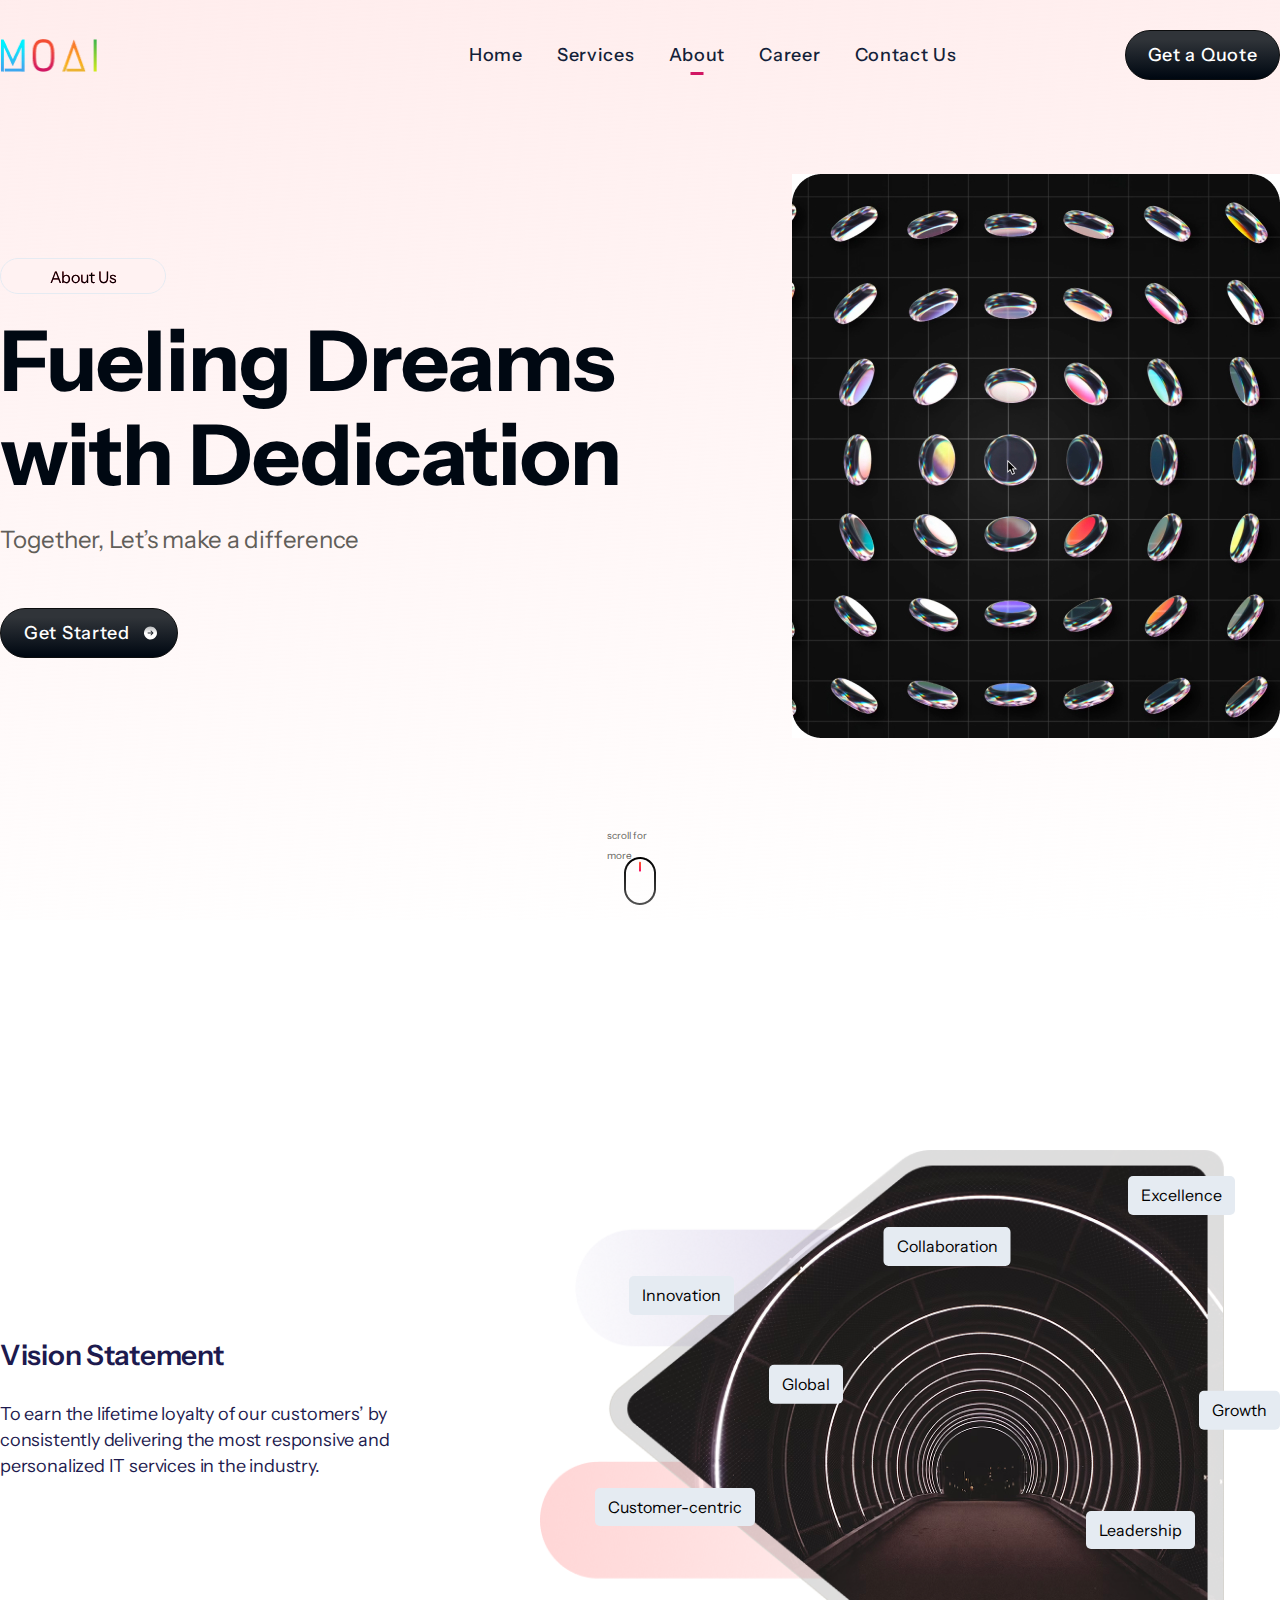
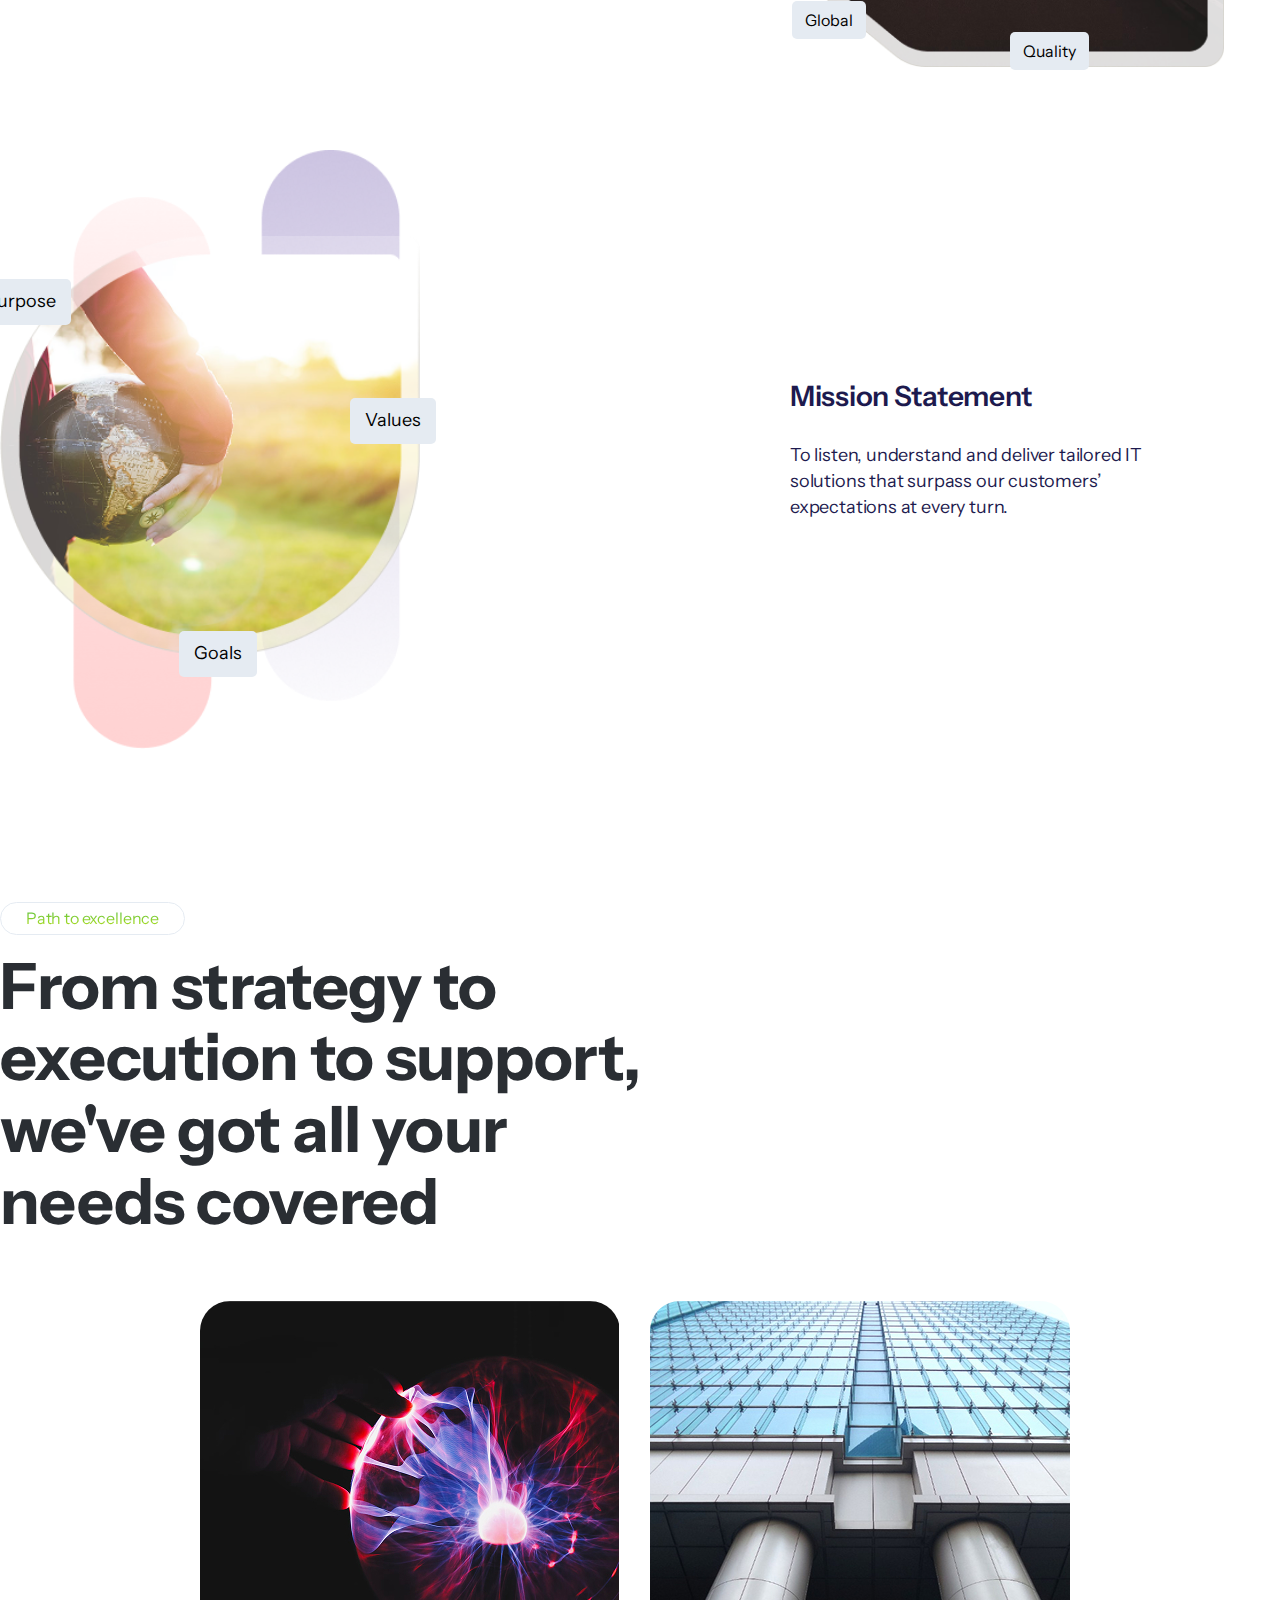
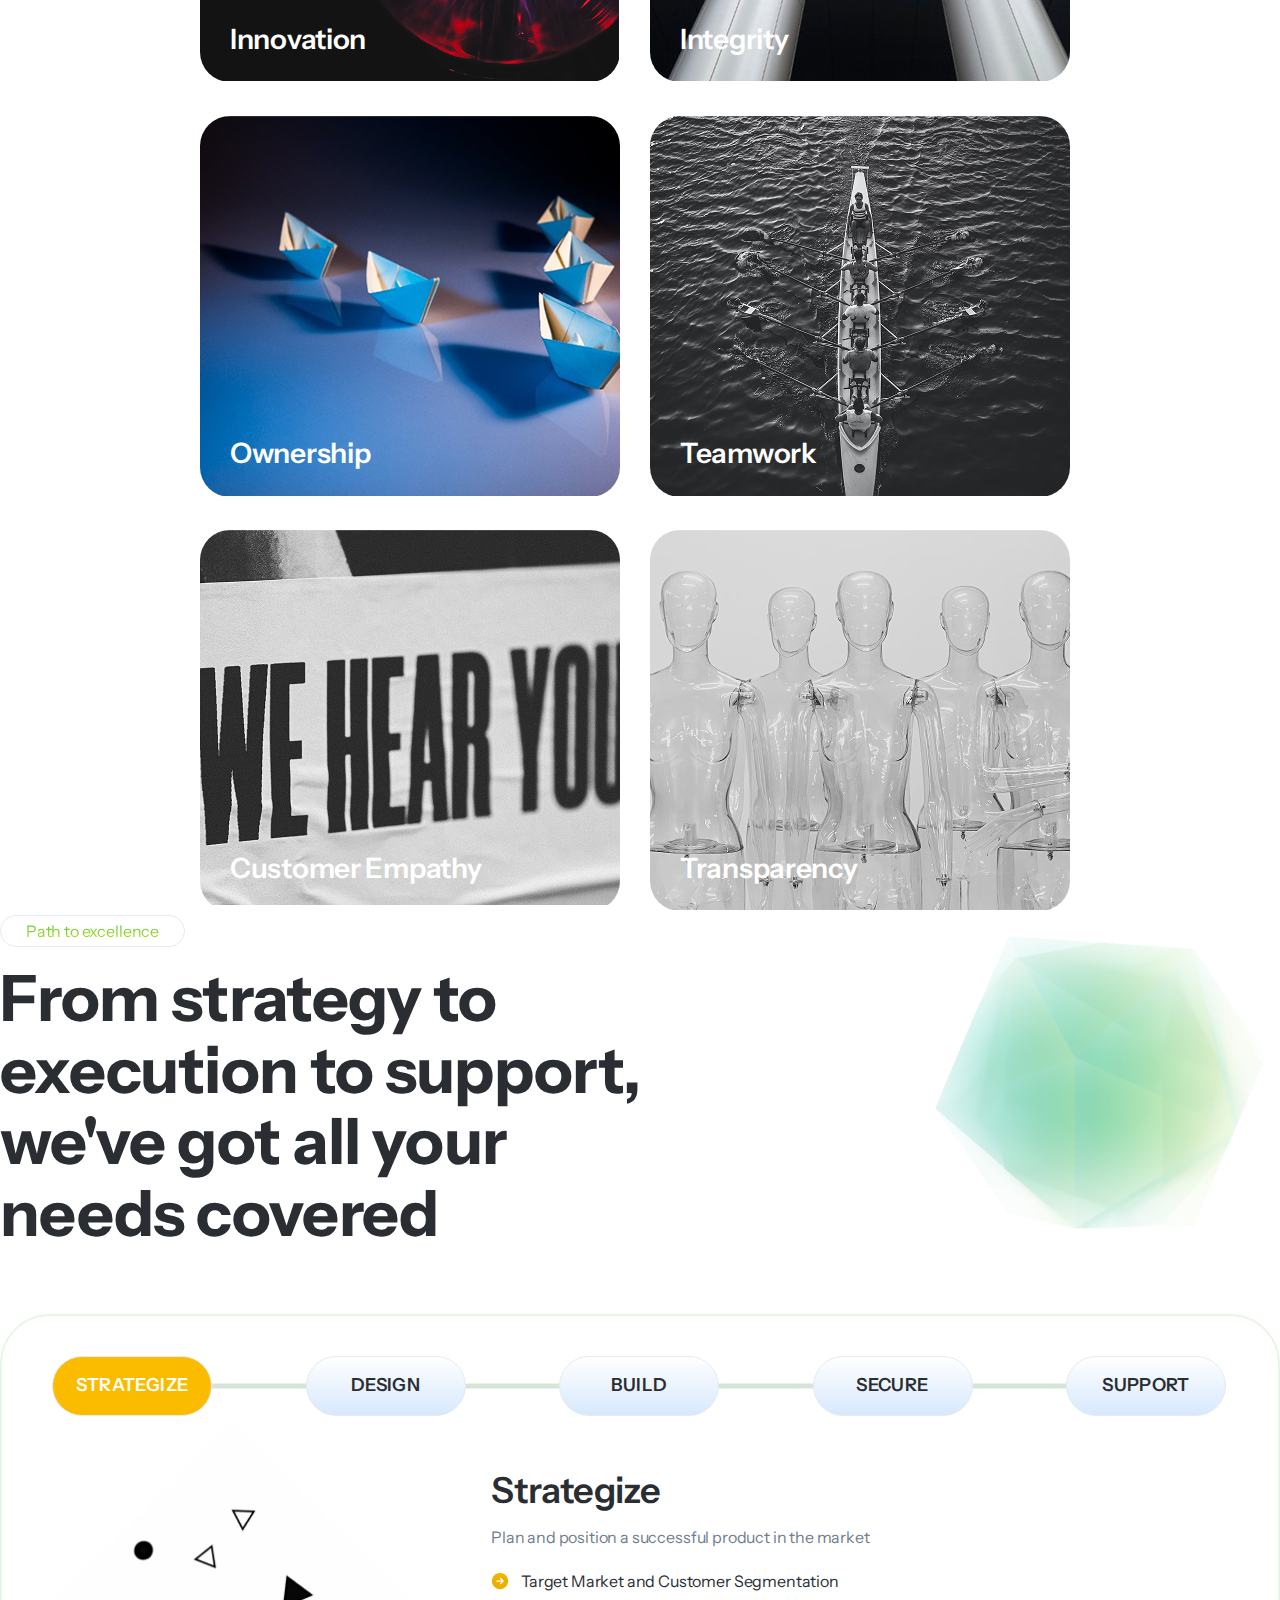
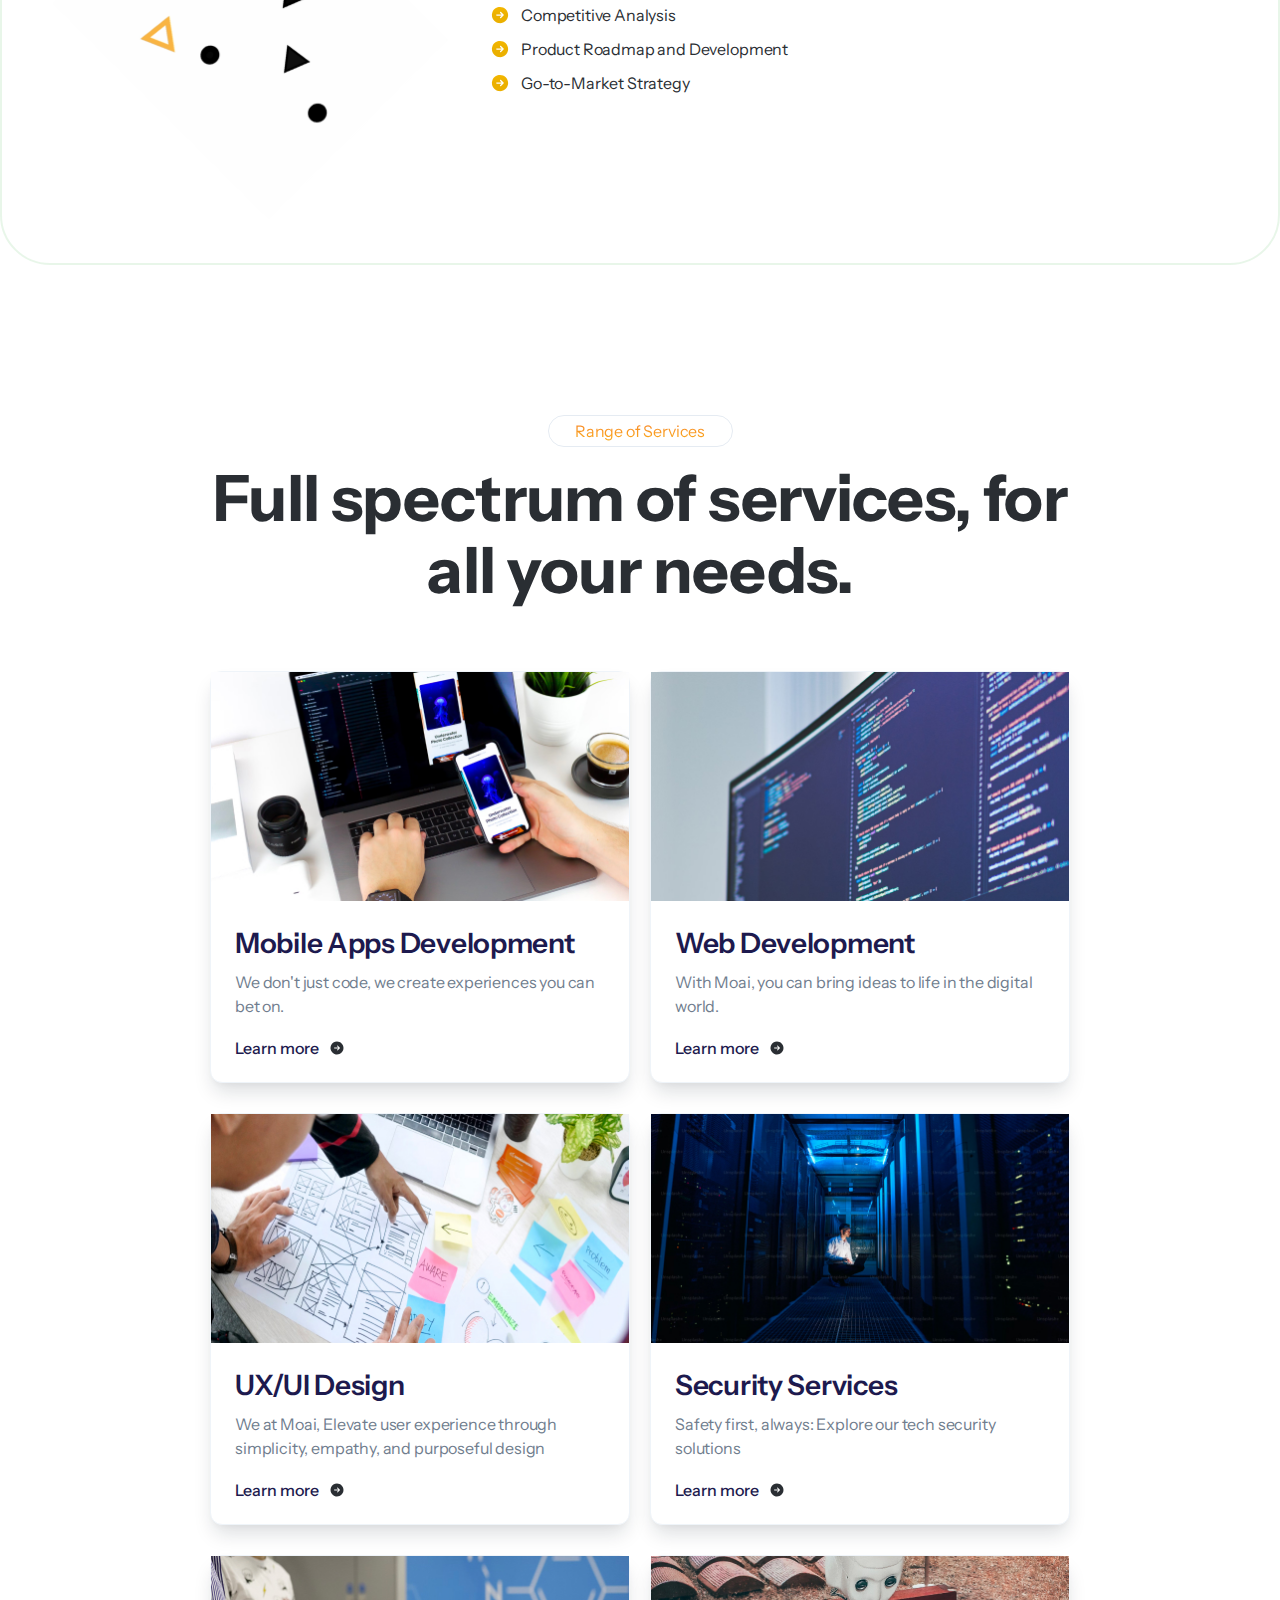
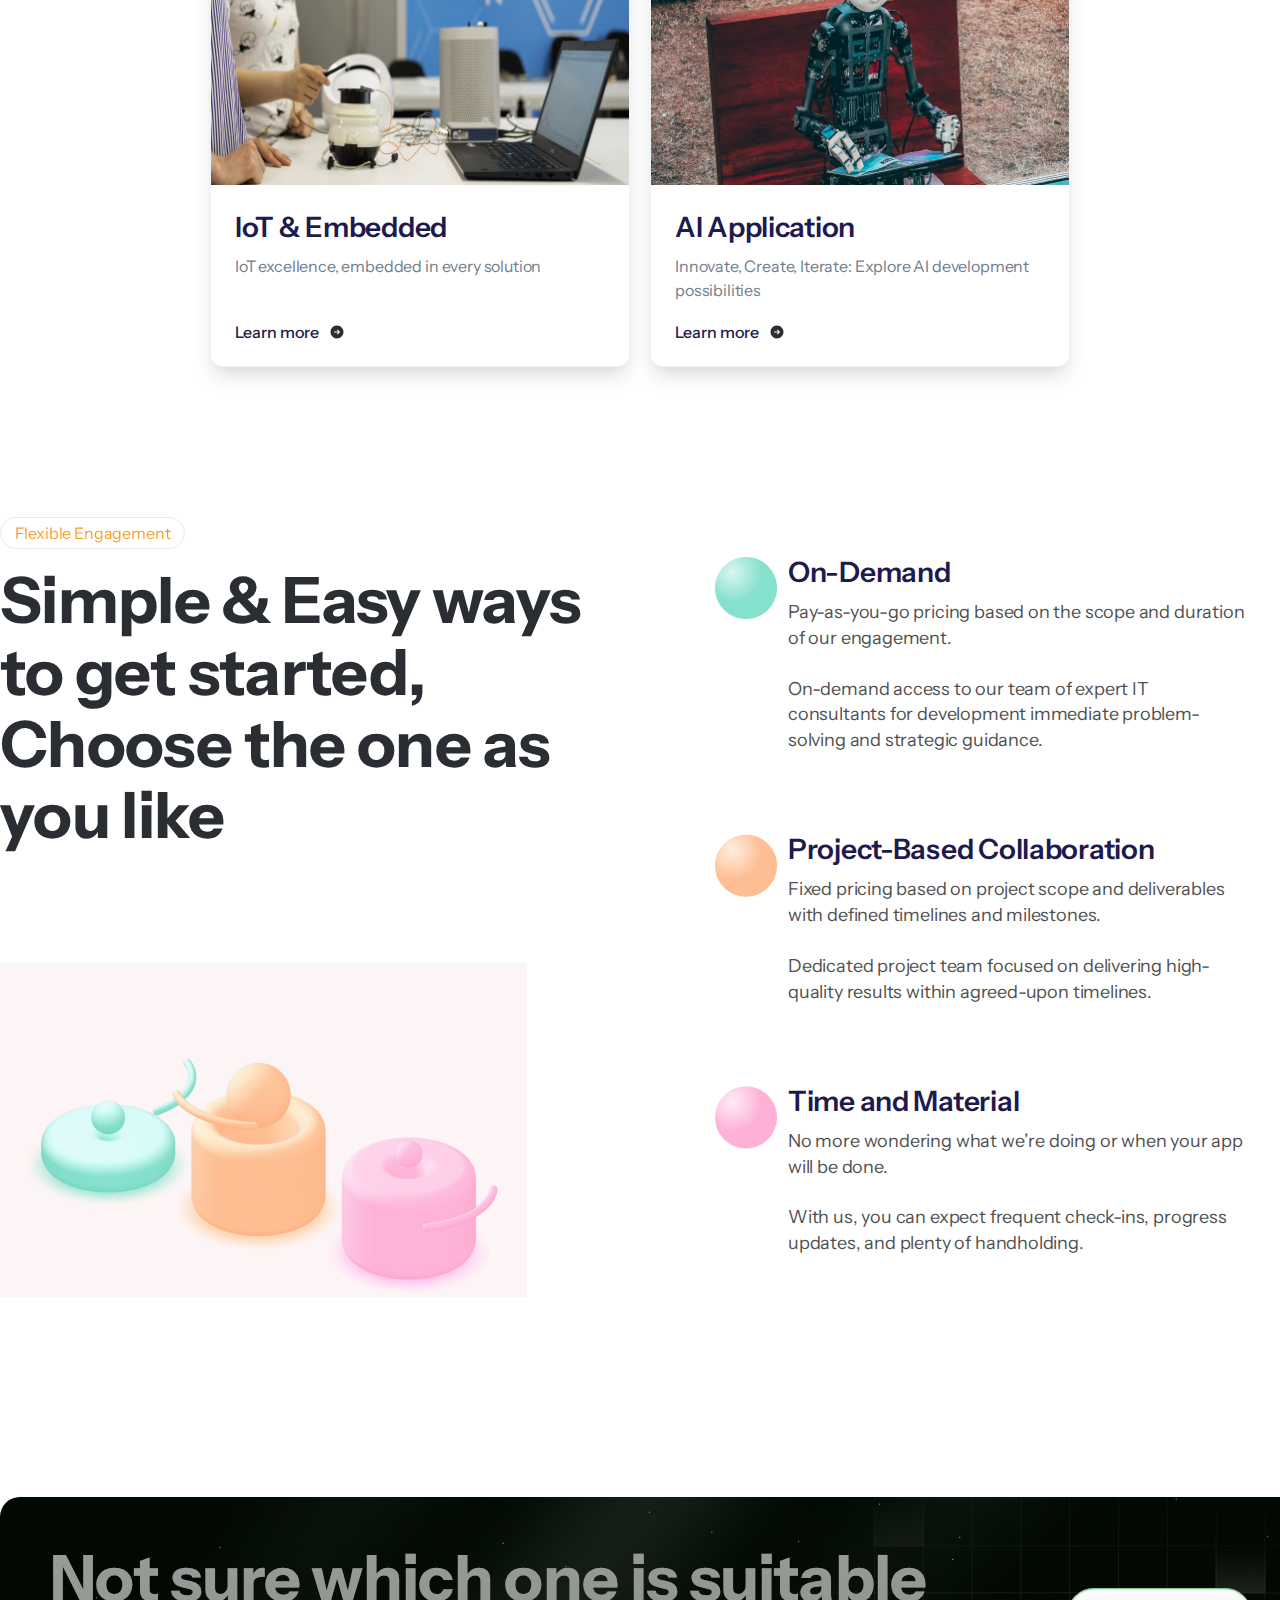
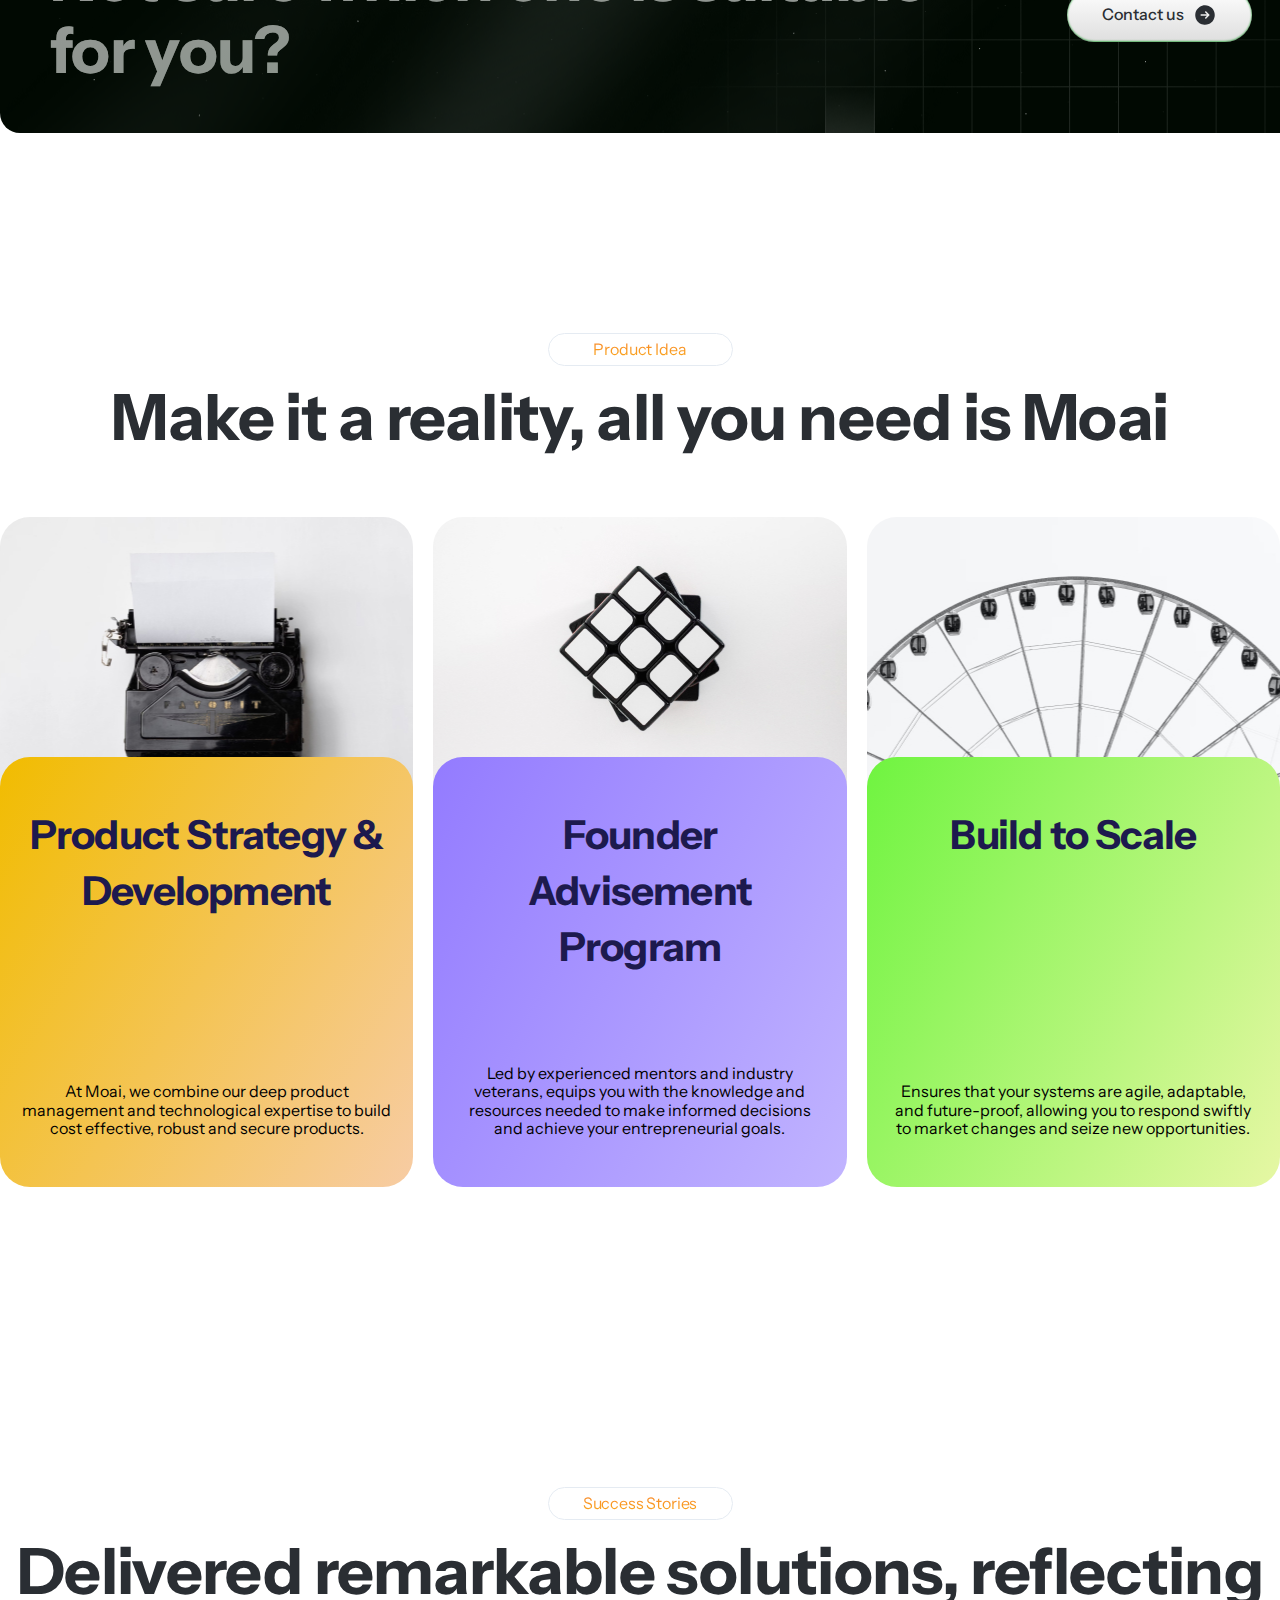
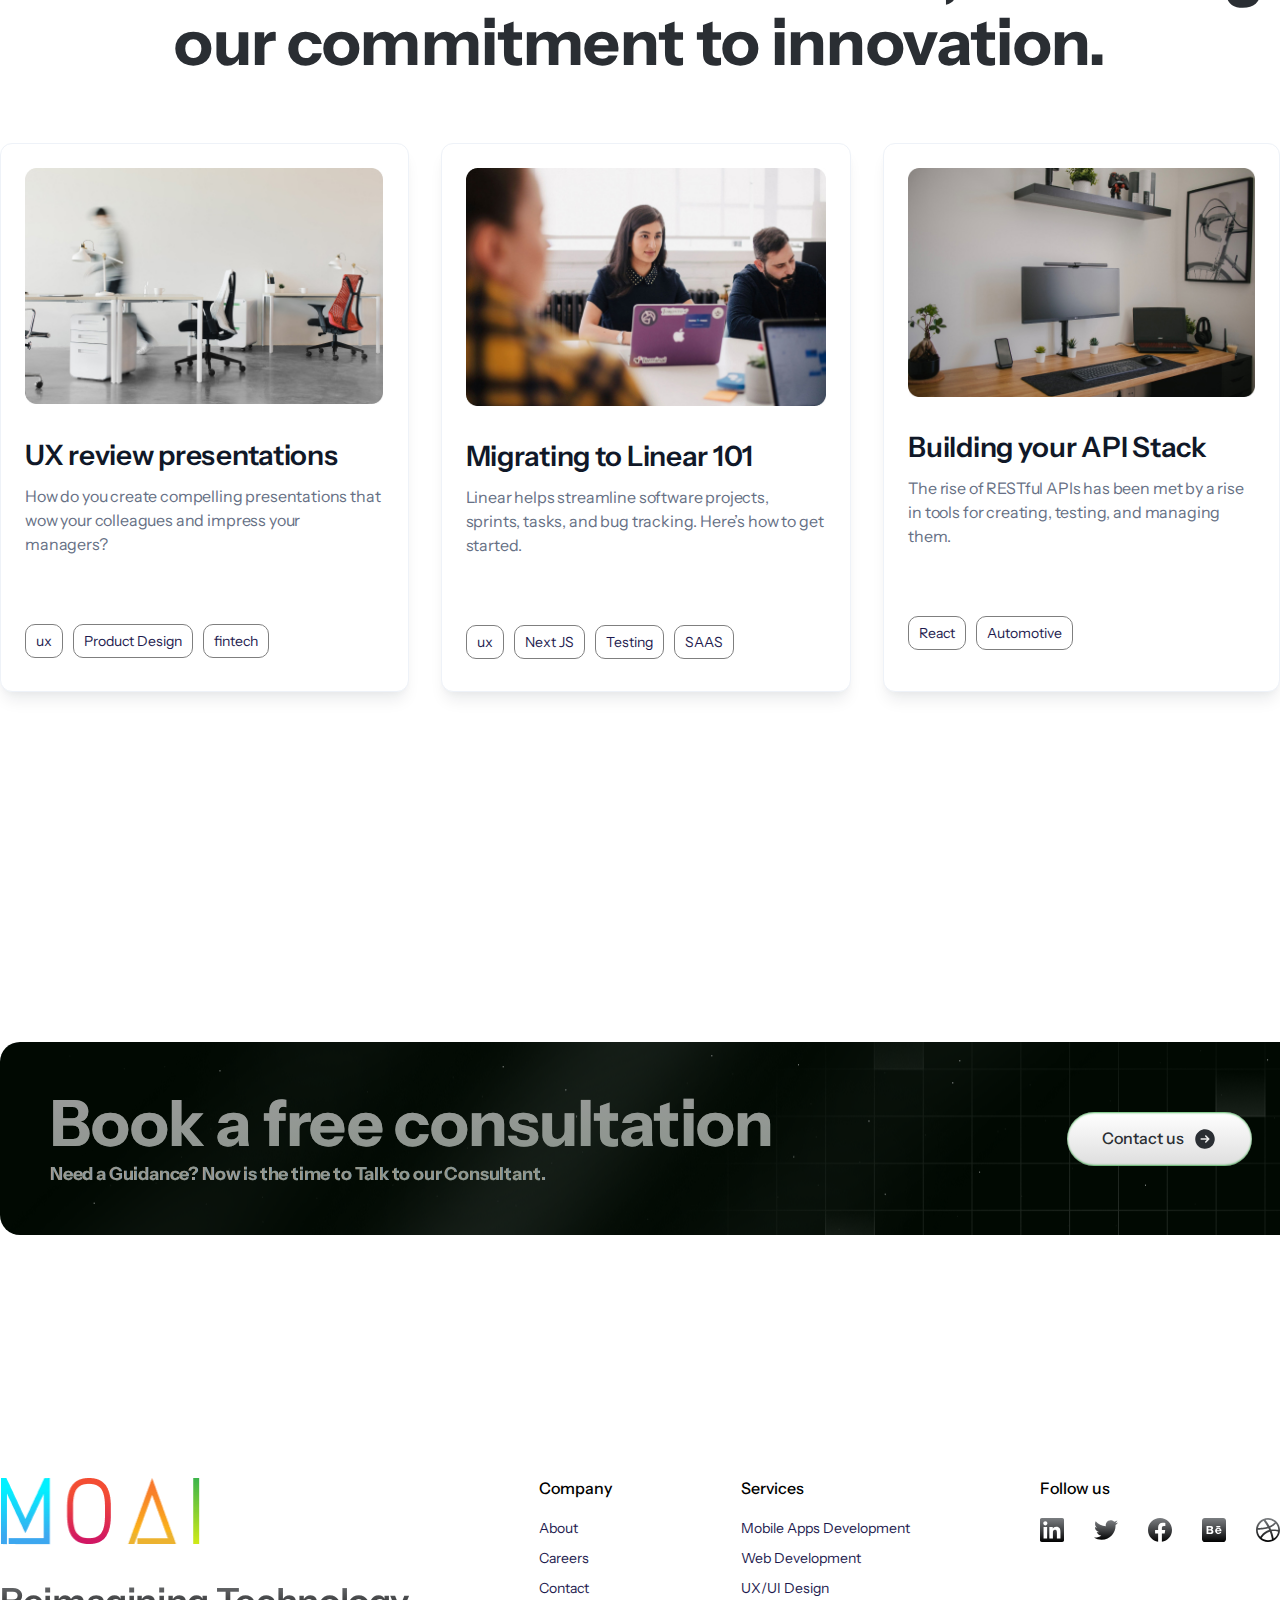
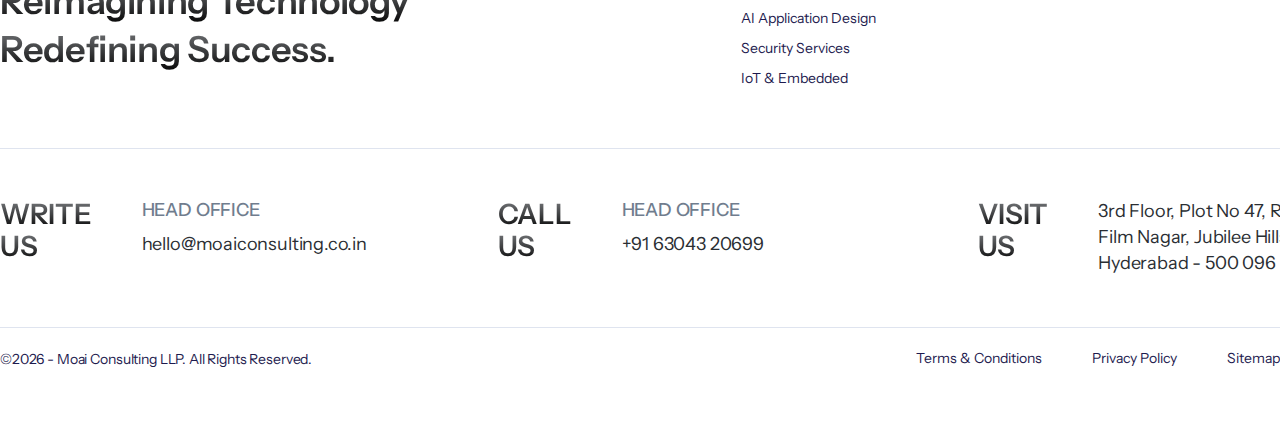
==== commit 44aa5270: "commit" ====
--- a/about.html
+++ b/about.html
@@ -106,28 +106,47 @@
                 </div>
                 <div class="cards">
                     <figure class="card-img">
-                        <img src="" alt="">
-                        <figcaption></figcaption>
+                        <img src="./img/ball.jpg" alt="ball">
+                        <figcaption>
+                            <h4 class="card-title">Innovation</h4>
+                            <p class="card-text">We are dedicated to fostering a culture of innovation to continually
+                                improve our deliverables.</p>
+                        </figcaption>
                     </figure>
                     <figure class="card-img">
-                        <img src="" alt="">
-                        <figcaption></figcaption>
+                        <img src="./img/window.jpg" alt="window">
+                        <figcaption>
+                            <h4 class="card-title">Integrity</h4>
+                            <p class="card-text">Moai’s reputation is built on a foundation of integrity, and we protect it with utmost care.</p>
+                        </figcaption>
                     </figure>
                     <figure class="card-img">
-                        <img src="" alt="">
-                        <figcaption></figcaption>
+                        <img src="./img/paper-boat.jpg" alt="paper">
+                        <figcaption>
+                            <h4 class="card-title">Ownership</h4>
+                            <p class="card-text">Our dedication to ownership means we go the extra mile to deliver exceptional results.</p>
+                        </figcaption>
                     </figure>
                     <figure class="card-img">
-                        <img src="" alt="">
-                        <figcaption></figcaption>
+                        <img src="./img/boat.jpg" alt="boat">
+                        <figcaption>
+                            <h4 class="card-title">Teamwork</h4>
+                            <p class="card-text">With teamwork at the core of our values, we’re here to support you and deliver success together.</p>
+                        </figcaption>
                     </figure>
                     <figure class="card-img">
-                        <img src="" alt="">
-                        <figcaption></figcaption>
+                        <img src="./img/poster.jpg" alt="poster">
+                        <figcaption>
+                            <h4 class="card-title">Customer Empathy</h4>
+                            <p class="card-text">We strive to connect on a human level, making your jouney with us one filled with understanding and care.</p>
+                        </figcaption>
                     </figure>
                     <figure class="card-img">
-                        <img src="" alt="">
-                        <figcaption></figcaption>
+                        <img src="./img/dummy.jpg" alt="dummy">
+                        <figcaption>
+                            <h4 class="card-title">Transparency</h4>
+                            <p class="card-text">Transparency is the foundation of Moai’s relationships, ensuring a clear view of our actions and intentions.</p>
+                        </figcaption>
                     </figure>
                 </div>
             </div>
--- a/css/main.min.css
+++ b/css/main.min.css
@@ -1 +1 @@
-@import"https://fonts.googleapis.com/css2?family=Instrument+Sans:wght@400;500;600;700&family=Plus+Jakarta+Sans:wght@400;500;600;700&display=swap";/*! modern-normalize v2.0.0 | MIT License | https://github.com/sindresorhus/modern-normalize */*,::before,::after{box-sizing:border-box}html{font-family:system-ui,"Segoe UI",Roboto,Helvetica,Arial,sans-serif,"Apple Color Emoji","Segoe UI Emoji";line-height:1.15;-webkit-text-size-adjust:100%;-moz-tab-size:4;-o-tab-size:4;tab-size:4}body{margin:0}hr{height:0;color:inherit}abbr[title]{-webkit-text-decoration:underline dotted;text-decoration:underline dotted}b,strong{font-weight:bolder}code,kbd,samp,pre{font-family:ui-monospace,SFMono-Regular,Consolas,"Liberation Mono",Menlo,monospace;font-size:1em}small{font-size:80%}sub,sup{font-size:75%;line-height:0;position:relative;vertical-align:baseline}sub{bottom:-0.25em}sup{top:-0.5em}table{text-indent:0;border-color:inherit}button,input,optgroup,select,textarea{font-family:inherit;font-size:100%;line-height:1.15;margin:0}button,select{text-transform:none}button,[type=button],[type=reset],[type=submit]{-webkit-appearance:button}::-moz-focus-inner{border-style:none;padding:0}:-moz-focusring{outline:1px dotted ButtonText}:-moz-ui-invalid{box-shadow:none}legend{padding:0}progress{vertical-align:baseline}::-webkit-inner-spin-button,::-webkit-outer-spin-button{height:auto}[type=search]{-webkit-appearance:textfield;outline-offset:-2px}::-webkit-search-decoration{-webkit-appearance:none}::-webkit-file-upload-button{-webkit-appearance:button;font:inherit}summary{display:list-item}*{margin:0;padding:0;box-sizing:border-box}ul{list-style:none}a{color:inherit;text-decoration:none}img{max-width:100%}html,body{scroll-behavior:smooth}body{font-family:"Instrument Sans",sans-serif;font-size:16px;font-weight:400}.container{max-width:1300px;width:100%;margin:0 auto}.padding-large{padding:150px 0}.subtitle{display:block;width:185px;margin:0 auto 16px;-webkit-backdrop-filter:blur(9px);backdrop-filter:blur(9px);background:linear-gradient(180deg, #fff 0%, #d7e8fd 100%);border:1px solid #e5ebf2;border-radius:18px;padding:6px 0;letter-spacing:-0.01em;text-align:center;background:linear-gradient(180deg, #f8792b 0%, #fab519 99.99%, rgba(236, 178, 47, 0) 100%);background-clip:text;-webkit-background-clip:text;-webkit-text-fill-color:rgba(0,0,0,0)}.title{font-weight:700;font-size:64px;line-height:1.12;letter-spacing:-0.01em;text-align:center;color:#2a2e33;margin-bottom:64px}.header-gradient{background:url(../img/bg-header.png) no-repeat center,linear-gradient(176deg, #ffeded 0%, rgba(255, 237, 237, 0) 100%),linear-gradient(105deg, #fff 0%, rgba(255, 255, 255, 0) 100%)}.p-150{padding:150px 0}.p-50{padding:50px 0}.link--black{border:1px solid #0c0d0e;border-radius:32px;padding:8px 0px 8px 23px;width:178px;height:50px;background:url(../img/arrow-services.svg) no-repeat right 20px center,linear-gradient(180deg, #303439 17.71%, #000812 97.4%);display:block;font-weight:500;font-size:18px;line-height:1.78;letter-spacing:.04em;color:#fff}.arrow-up{width:50px;height:50px;position:fixed;right:-100px;bottom:100px;z-index:3;background:#dcebfe url(../img/arrow-up.svg) no-repeat center;transition:.3s linear;border-radius:50%;padding:10px;border:1px solid #607d8b;cursor:pointer}.arrow-up.active{right:50px}.slick-slider{position:relative;display:block;box-sizing:border-box;-webkit-touch-callout:none;-webkit-user-select:none;-moz-user-select:none;user-select:none;touch-action:pan-y;-webkit-tap-highlight-color:rgba(0,0,0,0)}.slick-list{position:relative;overflow:hidden;display:block;margin:0;padding:0}.slick-list:focus{outline:none}.slick-list.dragging{cursor:pointer;cursor:hand}.slick-slider .slick-track,.slick-slider .slick-list{transform:translate3d(0, 0, 0)}.slick-track{position:relative;left:0;top:0;display:block;margin-left:auto;margin-right:auto}.slick-track:before,.slick-track:after{content:"";display:table}.slick-track:after{clear:both}.slick-loading .slick-track{visibility:hidden}.slick-slide{float:left;height:100%;min-height:1px;display:none}[dir=rtl] .slick-slide{float:right}.slick-slide img{display:block}.slick-slide.slick-loading img{display:none}.slick-slide.dragging img{pointer-events:none}.slick-initialized .slick-slide{display:block}.slick-loading .slick-slide{visibility:hidden}.slick-vertical .slick-slide{display:block;height:auto;border:1px solid rgba(0,0,0,0)}.slick-arrow.slick-hidden{display:none}.header{position:relative}.header-wrapper{display:flex;justify-content:space-between;align-items:center}.header-wrapper-bottom{display:flex;justify-content:space-between;align-items:center;padding:94px 0 179px}.header-fixed{padding-top:30px}.header-logo{width:97px;height:32px}.header-link{text-align:center;border:1px solid #0c0d0e;border-radius:32px;padding:8px 0;width:155px;height:50px;background:linear-gradient(180deg, #303439 17.71%, #000812 97.4%);font-weight:500;font-size:18px;line-height:1.78;letter-spacing:.04em;color:#fff}.header .nav{flex:.7;display:flex;justify-content:space-between;align-items:center}.header .menu{display:flex}.header .menu-link{padding:17px;font-weight:500;font-size:18px;line-height:1.78;letter-spacing:.04em;color:#141f39;position:relative}.header .menu-link::after{content:"";width:13px;height:3px;background-color:rgba(0,0,0,0);position:absolute;bottom:8px;left:50%;transform:translateX(-50%);transition:.3s linear}.header .menu-link:hover::after,.header .menu-link.active::after{background-color:#d11763}.header-content{max-width:575px;width:100%}.header-subtitle{border:1px solid #e5ebf2;border-radius:18px;padding:6px 0px;width:166px;height:36px;display:block;text-align:center;-webkit-backdrop-filter:blur(9px);backdrop-filter:blur(9px);line-height:1.5;letter-spacing:-0.01em;background:linear-gradient(0deg, #d11763 0%, #f34d33 100%);-webkit-background-clip:text;background-clip:text;margin-bottom:20px}.header-title{font-weight:700;font-size:84px;line-height:1.12;letter-spacing:-0.01em;color:#000812;margin-bottom:20px}.header-text{font-size:24px;line-height:1.5;letter-spacing:-0.01em;color:#615e59;margin-bottom:50px}.header .link-scrolle{display:block;width:66px;height:79px;background:url(../img/btn.png) no-repeat bottom center;font-size:10px;color:#615e59;line-height:2;position:absolute;left:50%;transform:translateX(-50%);bottom:15px;transition:.3s linear}.header .link-scrolle:hover{background:url(../img/btn-black.png) no-repeat bottom center}.header-wrapper-bottom.about .header-content{max-width:650px}.header-wrapper-bottom.about .header-img{max-width:488px;width:100%}.testimonials{padding:150px 0 220px}.testimonials-slider{margin-bottom:48px}.testimonials .slider-text{text-align:center}.testimonials p{font-size:40px;line-height:1.4;letter-spacing:-0.02em;text-align:center;color:#2a2e33;max-width:1140px;width:100%;margin:0 auto}.testimonials .slick-btn{position:absolute;top:50%;transform:translateY(-50%) rotate(180deg);z-index:2}.testimonials .slick-btn.next{right:0}.testimonials .slick-btn.prev{left:0}.testimonials .avatar{opacity:.8;transition:.3s linear;position:relative}.testimonials .avatar img{width:40px;height:40px;transition:.3s linear;position:absolute;left:50%;transform:translateX(-50%)}.testimonials .avatar span{overflow:hidden;width:0;display:block}.testimonials .slick-slide{margin:0 20px}.testimonials .slick-center .avatar{opacity:1;width:260px;padding-left:76px}.testimonials .slick-center .avatar img{width:56px;height:56px;left:0;transform:translateX(0)}.testimonials .slick-center .avatar span{width:auto}.testimonials .slick-center .avatar-title{font-weight:500;font-size:18px;line-height:1.78;letter-spacing:.04em;color:#101828}.testimonials .slick-center .avatar-job{font-size:16px;line-height:1.5;letter-spacing:-0.01em;color:#667085}.strategize-subtitle{margin:0 0 16px;background:linear-gradient(180deg, #3db54a 0%, #d0ea16 100%);background-clip:text;-webkit-background-clip:text;-webkit-text-fill-color:rgba(0,0,0,0)}.strategize-title{max-width:641px;width:100%;text-align:left}.strategize .inner-top{background:url(../img/cube.png) no-repeat right top;margin-bottom:50px}.strategize .quise{border-radius:50px;border:2px solid rgba(68,184,72,.12);padding:40px 52px 40px 50px}.strategize .quise-list{display:flex;justify-content:space-between;position:relative}.strategize .quise-list::after{content:"";position:absolute;top:50%;left:0;width:100%;height:5px;background:#d6e5d7;transform:translateY(-50%);z-index:0}.strategize .quise-item{border:1.5px solid #e5ebf2;border-radius:40px;width:160px;height:60px;background:linear-gradient(180deg, #fff 0%, #d7e8fd 100%);display:flex;justify-content:center;align-items:center;font-weight:600;font-size:18px;line-height:3.1;letter-spacing:.02em;text-transform:uppercase;color:#2a2e33;position:relative;z-index:2;cursor:pointer}.strategize .quise-item.active{background:#fbbc00;color:#fff}.strategize .quise-wrapper{display:flex;align-items:flex-start;gap:42px;margin-top:7px}.strategize .quise-img{max-width:397px;width:100%}.strategize .quise-content{max-width:422px;width:100%;padding-top:44px}.strategize .quise-content-title{font-weight:600;font-size:36px;line-height:1.33;letter-spacing:-0.01em;color:#2a2e33;display:block;margin-bottom:10px}.strategize .quise-content-text{font-weight:400;font-size:16px;line-height:1.5;letter-spacing:-0.01em;color:#707d8e;display:block;margin-bottom:20px}.strategize .quise-content-item{font-weight:400;font-size:16px;line-height:1.5;letter-spacing:-0.01em;color:#2a2e33;padding-left:30px;margin-bottom:10px;background:url(../img/arrow-item.svg) no-repeat left center}.strategize .quise-content-item:last-child{margin-bottom:0}.services{padding:150px 0}.services-title{max-width:904px;width:100%;margin:0 auto 64px}.services-projects{display:flex;flex-wrap:wrap;justify-content:center;gap:30px 20px;row-gap:30px;-moz-column-gap:20px;column-gap:20px}.services .project{max-width:420px;width:100%;height:412px;position:relative;box-shadow:0 4px 6px -2px rgba(16,24,40,.03),0 12px 20px -4px rgba(16,24,40,.15);background:#fff;border:1px solid #eff4f9;border-radius:12px}.services .project div{padding:24px}.services .project h3{font-weight:600;font-size:28px;line-height:1.14;letter-spacing:-0.01em;color:#1d1a4e;margin-bottom:10px}.services .project p{line-height:1.5;letter-spacing:-0.01em;color:#707d8e;margin-bottom:20px}.services .project a{position:absolute;left:24px;bottom:24px;width:109px;height:20px;font-weight:500;font-size:16px;line-height:1.25;color:#1d1a4e;display:block;background:url(../img/circle-arrow-right.svg) no-repeat right center}.strategy-wrapper{display:flex;gap:40px;margin-bottom:150px}.strategy-content{max-width:640px;width:100%;background:url(../img/mix.jpg) no-repeat left bottom}.strategy-subtitle{margin:0 auto 16px 0}.strategy-title{text-align:left}.strategy-list{max-width:605px;width:100%}.strategy-info{padding:40px 30px 40px 113px;background-repeat:no-repeat;background-position:40px 40px;transition:.3s linear}.strategy-info:hover{box-shadow:0 0 30px 0 rgba(0,0,0,.06);background-color:rgba(255,255,255,0)}.strategy-info:first-child{background-image:url(../img/blue.png)}.strategy-info:nth-child(2){background-image:url(../img/orange.png)}.strategy-info:last-child{background-image:url(../img/pink.png)}.strategy-info h4{font-weight:600;font-size:28px;line-height:1.14;letter-spacing:-0.01em;color:#1d1a4e;margin-bottom:11px}.strategy-info p{font-size:18px;line-height:1.44;letter-spacing:-0.01em;color:#4f4f4f}.strategy-info p:first-of-type{margin-bottom:25px}.strategy-wrapper{display:flex;gap:40px;margin-bottom:150px}.strategy-content{max-width:640px;width:100%;background:url(../img/mix.jpg) no-repeat left bottom}.strategy-subtitle{margin:0 auto 16px 0}.strategy-title{text-align:left}.strategy-list{max-width:605px;width:100%}.strategy-info{padding:40px 30px 40px 113px;background-repeat:no-repeat;background-position:40px 40px;transition:.3s linear}.strategy-info:hover{box-shadow:0 0 30px 0 rgba(0,0,0,.06);background-color:rgba(255,255,255,0)}.strategy-info:first-child{background-image:url(../img/blue.png)}.strategy-info:nth-child(2){background-image:url(../img/orange.png)}.strategy-info:last-child{background-image:url(../img/pink.png)}.strategy-info h4{font-weight:600;font-size:28px;line-height:1.14;letter-spacing:-0.01em;color:#1d1a4e;margin-bottom:11px}.strategy-info p{font-size:18px;line-height:1.44;letter-spacing:-0.01em;color:#4f4f4f}.strategy-info p:first-of-type{margin-bottom:25px}.not-sure__wrapper{display:flex;padding:46px 48px 46px 50px;background:#010902 url(../img/bg-sure.png) no-repeat center;gap:50px;border-radius:20px;align-items:center}.not-sure .container{padding:50px 0px;width:1300px;height:336px}.not-sure h2{font-weight:700;font-size:64px;line-height:1.12;letter-spacing:-0.01em;color:#dff0e1;background-image:radial-gradient(123.44% 123.44% at 56.63% 100%, rgb(223, 240, 225) 6.77%, rgb(255, 255, 255) 100%);background-clip:text;-webkit-background-clip:text;-webkit-text-fill-color:rgba(0,0,0,.39);width:967px}.not-sure h2 span{font-size:18px;line-height:1.6;letter-spacing:-0.01em;color:#fff;display:block}.not-sure__link{font-weight:500;line-height:normal;color:#2a2e33;border-radius:32px;padding:16px 0 16px 35px;width:185px;height:54px;box-shadow:inset 0 1px 2px 0 rgba(2,147,22,.6196078431),inset 0 -1px 2px 0 rgba(2,147,22,.6196078431);background:url(../img/arrow-contact.svg) no-repeat right 35px center,linear-gradient(180deg, #fff 0%, #dedede 100%)}.experience{padding:150px 0}.experience-subtitle{margin:0 0 16px}.experience-title{text-align:left}.experience-content{display:flex;align-items:center;gap:50px}.experience-content:nth-of-type(odd){flex-direction:row-reverse;margin:80px 0}.experience-content p{margin-top:30px;width:100%;max-width:418px;font-size:18px;line-height:1.44;letter-spacing:-0.01em;color:#1d1a4e}.experience-content__about{justify-content:space-between}.experience .content{max-width:490px;width:100%}.experience .content h3{font-family:"Instrument Sans",sans-serif;font-size:28px;font-weight:600;line-height:1.14;letter-spacing:-0.01em;color:#1d1a4e}.experience .content figure{max-width:640px;width:100%}.experience-img__about{position:relative;max-width:761px;width:100%;padding-right:56px}.experience-list{position:absolute;top:0;left:0;width:100%;height:100%;z-index:2}.experience #ex{position:absolute;top:26px;right:45px}.experience-item{border-radius:5px;background:#e5ebf2;display:inline-block;padding:10px 13px}.experience #gr{top:50%;position:absolute;right:0;transform:translateY(-50%)}.experience #lead{position:absolute;right:85px;bottom:121px}.experience #qa{position:absolute;bottom:0;right:191px}.experience #gl{position:absolute;bottom:31px;left:252px}.experience #cast{position:absolute;left:55px;bottom:144px}.experience #glb{position:absolute;left:229px;top:45%;transform:translateY(-50%)}.experience #inov{position:absolute;left:89px;top:126px}.experience #col{position:absolute;top:77px;left:55%;transform:translateX(-50%)}.experience-content__bottom{position:relative;max-width:436px;width:100%;padding-right:16px}.experience-content__bottom img{width:100%}.experience-content__bottom .experience-item{padding:10px 15px;line-height:1.44;font-size:18px}.experience #Values{position:absolute;right:0;top:45%;transform:translateY(-50%)}.experience #Goals{position:absolute;left:50%;transform:translateX(-50%);bottom:75px}.experience #Purpose{position:absolute;left:-30px;top:129px}.productIdea-wrapper{display:flex;gap:20px}.productIdea-idea{height:670px;max-width:420px;width:100%;border-radius:30px;padding-top:240px;transition:.3s linear;cursor:pointer}.productIdea-idea:hover{box-shadow:7px 9px 10px 4px rgba(0,0,0,.4705882353);transform:scale(1.02)}.productIdea-content{position:relative;padding:50px 24px 0}.productIdea-content .title{display:block;text-align:center;font-size:40px;line-height:1.4;letter-spacing:-0.02em;color:#1d1a4e}.productIdea-content .text{position:absolute;bottom:50px;text-align:center;left:50%;transform:translateX(-50%);width:372px}.productIdea .product{background:url(../img/type-mashin.jpg) no-repeat center top}.productIdea .product .productIdea-content{background:linear-gradient(121deg, #f1bc00 0%, #f7cca4 100%);border-radius:30px;height:430px}.productIdea .faunder{background:url(../img/rectangle.jpg) no-repeat center top}.productIdea .faunder .productIdea-content{background:linear-gradient(118deg, #937bff 0%, #c1b4ff 100%);border-radius:30px;height:430px}.productIdea .scale{background:url(../img/scale.jpg) no-repeat center top}.productIdea .scale .productIdea-content{background:linear-gradient(118deg, #6ff440 0%, #e6f7a4 100%);border-radius:30px;height:430px}.delivered-wrapper{display:flex;gap:32px;justify-content:center}.delivered-idea{border:1px solid #eef2f8;border-radius:12px;padding:24px 24px 32px 24px;box-shadow:0 4px 6px -2px rgba(16,24,40,.03),0 12px 16px -4px rgba(16,24,40,.08);background:#fff}.delivered-idea .title{font-weight:600;font-size:28px;line-height:1.14;letter-spacing:-0.01em;color:#101828;margin:32px 0 12px;display:block;text-align:left}.delivered-idea .text{line-height:1.5;letter-spacing:-0.01em;color:#667085;margin-bottom:68px}.delivered-idea .tabs{display:flex;gap:10px}.delivered-idea .tabs li{font-size:14px;line-height:1.43;color:#1d1a4e;border-radius:10px;padding:6px 10px;border:1px solid #7f7f7f}.service-subtitle{width:234px;line-height:1.5;background:linear-gradient(180deg, #3db54a 0%, #d0ea16 100%);background-clip:text;-webkit-background-clip:text;-webkit-text-fill-color:rgba(0,0,0,0)}.service-content{display:flex;gap:40px;align-items:center}.service-content:nth-child(even){flex-direction:row-reverse;margin-bottom:250px}.service-content:nth-child(even):not(:first-child){margin-top:250px}.service-content .content{max-width:630px;width:100%;padding:51px 99px 51px 40px}.service-content .content h3{font-weight:600;font-size:28px;line-height:1.14;color:#1d1a4e}.service-content .content p{font-size:40px;line-height:1.4;color:#707d8e;margin:15px 0 50px}.service-content .btn-serice{text-align:left}.service-content .tab-pils{display:flex;flex-wrap:wrap;align-items:center;gap:10px;margin-bottom:50px}.service-content .tab-pils li{font-size:14px;line-height:143%;color:#000;border:1px solid #e0e0e0;border-radius:100px;padding:10px 20px}.service-content figure{padding-right:54px;max-width:630px;width:100%}.footer-top{display:flex;justify-content:space-between;padding-bottom:50px}.footer .logo figure{width:200px;margin-bottom:30px}.footer .logo span{display:block;font-weight:600;font-size:36px;line-height:1.33;letter-spacing:-0.01em;background:linear-gradient(180deg, rgba(42, 46, 51, 0.62) 0%, #000 100%);background-clip:text;-webkit-background-clip:text;-webkit-text-fill-color:rgba(0,0,0,0)}.footer-title{font-weight:500;line-height:1.25;color:#000;display:block;margin-bottom:20px}.footer-menu a{font-size:14px;line-height:1.43;color:#1d1a4e}.footer-menu li:not(last-child){margin-bottom:10px}.footer-social{display:flex;gap:30px}.footer-middle{display:flex;justify-content:space-between;padding:50px 0;gap:80px;border-bottom:1px solid #dfe4ef;border-top:1px solid #dfe4ef}.footer-middle .block{display:flex;gap:50px}.footer-info span{display:block;margin-bottom:0px;font-weight:600;font-size:28px;line-height:1.14;letter-spacing:-0.01em;background:linear-gradient(180deg, rgba(42, 46, 51, 0.62) 0%, #000 100%);background-clip:text;-webkit-background-clip:text;-webkit-text-fill-color:rgba(0,0,0,0)}.footer-subtitle{color:#707d8e;font-weight:500;line-height:1.25;margin-bottom:10px}.footer-head{width:276px;font-size:18px;line-height:1.44;letter-spacing:-0.01em;color:#2a2e33;font-style:normal}.footer-head a{font-size:18px;line-height:1.44;letter-spacing:-0.01em;color:#2a2e33}.footer-bottom{display:flex;padding:20px 0 55px;justify-content:space-between;gap:50px}.footer-bottom .copyright{font-size:14px;line-height:1.71;letter-spacing:-0.01em;color:#1d1a4e}.footer-bottom .footer-menu{display:flex;gap:50px;font-size:14px;line-height:1.43;color:#1d1a4e}.footer-bottom .footer-menu li{margin-bottom:0}/*# sourceMappingURL=main.min.css.map */+@import"https://fonts.googleapis.com/css2?family=Instrument+Sans:wght@400;500;600;700&family=Plus+Jakarta+Sans:wght@400;500;600;700&display=swap";/*! modern-normalize v2.0.0 | MIT License | https://github.com/sindresorhus/modern-normalize */*,::before,::after{box-sizing:border-box}html{font-family:system-ui,"Segoe UI",Roboto,Helvetica,Arial,sans-serif,"Apple Color Emoji","Segoe UI Emoji";line-height:1.15;-webkit-text-size-adjust:100%;-moz-tab-size:4;-o-tab-size:4;tab-size:4}body{margin:0}hr{height:0;color:inherit}abbr[title]{-webkit-text-decoration:underline dotted;text-decoration:underline dotted}b,strong{font-weight:bolder}code,kbd,samp,pre{font-family:ui-monospace,SFMono-Regular,Consolas,"Liberation Mono",Menlo,monospace;font-size:1em}small{font-size:80%}sub,sup{font-size:75%;line-height:0;position:relative;vertical-align:baseline}sub{bottom:-0.25em}sup{top:-0.5em}table{text-indent:0;border-color:inherit}button,input,optgroup,select,textarea{font-family:inherit;font-size:100%;line-height:1.15;margin:0}button,select{text-transform:none}button,[type=button],[type=reset],[type=submit]{-webkit-appearance:button}::-moz-focus-inner{border-style:none;padding:0}:-moz-focusring{outline:1px dotted ButtonText}:-moz-ui-invalid{box-shadow:none}legend{padding:0}progress{vertical-align:baseline}::-webkit-inner-spin-button,::-webkit-outer-spin-button{height:auto}[type=search]{-webkit-appearance:textfield;outline-offset:-2px}::-webkit-search-decoration{-webkit-appearance:none}::-webkit-file-upload-button{-webkit-appearance:button;font:inherit}summary{display:list-item}*{margin:0;padding:0;box-sizing:border-box}ul{list-style:none}a{color:inherit;text-decoration:none}img{max-width:100%}html,body{scroll-behavior:smooth}body{font-family:"Instrument Sans",sans-serif;font-size:16px;font-weight:400}.container{max-width:1300px;width:100%;margin:0 auto}.padding-large{padding:150px 0}.subtitle{display:block;width:185px;margin:0 auto 16px;-webkit-backdrop-filter:blur(9px);backdrop-filter:blur(9px);background:linear-gradient(180deg, #fff 0%, #d7e8fd 100%);border:1px solid #e5ebf2;border-radius:18px;padding:6px 0;letter-spacing:-0.01em;text-align:center;background:linear-gradient(180deg, #f8792b 0%, #fab519 99.99%, rgba(236, 178, 47, 0) 100%);background-clip:text;-webkit-background-clip:text;-webkit-text-fill-color:rgba(0,0,0,0)}.title{font-weight:700;font-size:64px;line-height:1.12;letter-spacing:-0.01em;text-align:center;color:#2a2e33;margin-bottom:64px}.header-gradient{background:url(../img/bg-header.png) no-repeat center,linear-gradient(176deg, #ffeded 0%, rgba(255, 237, 237, 0) 100%),linear-gradient(105deg, #fff 0%, rgba(255, 255, 255, 0) 100%)}.p-150{padding:150px 0}.p-50{padding:50px 0}.link--black{border:1px solid #0c0d0e;border-radius:32px;padding:8px 0px 8px 23px;width:178px;height:50px;background:url(../img/arrow-services.svg) no-repeat right 20px center,linear-gradient(180deg, #303439 17.71%, #000812 97.4%);display:block;font-weight:500;font-size:18px;line-height:1.78;letter-spacing:.04em;color:#fff}.arrow-up{width:50px;height:50px;position:fixed;right:-100px;bottom:100px;z-index:3;background:#dcebfe url(../img/arrow-up.svg) no-repeat center;transition:.3s linear;border-radius:50%;padding:10px;border:1px solid #607d8b;cursor:pointer}.arrow-up.active{right:50px}.slick-slider{position:relative;display:block;box-sizing:border-box;-webkit-touch-callout:none;-webkit-user-select:none;-moz-user-select:none;user-select:none;touch-action:pan-y;-webkit-tap-highlight-color:rgba(0,0,0,0)}.slick-list{position:relative;overflow:hidden;display:block;margin:0;padding:0}.slick-list:focus{outline:none}.slick-list.dragging{cursor:pointer;cursor:hand}.slick-slider .slick-track,.slick-slider .slick-list{transform:translate3d(0, 0, 0)}.slick-track{position:relative;left:0;top:0;display:block;margin-left:auto;margin-right:auto}.slick-track:before,.slick-track:after{content:"";display:table}.slick-track:after{clear:both}.slick-loading .slick-track{visibility:hidden}.slick-slide{float:left;height:100%;min-height:1px;display:none}[dir=rtl] .slick-slide{float:right}.slick-slide img{display:block}.slick-slide.slick-loading img{display:none}.slick-slide.dragging img{pointer-events:none}.slick-initialized .slick-slide{display:block}.slick-loading .slick-slide{visibility:hidden}.slick-vertical .slick-slide{display:block;height:auto;border:1px solid rgba(0,0,0,0)}.slick-arrow.slick-hidden{display:none}.header{position:relative}.header-wrapper{display:flex;justify-content:space-between;align-items:center}.header-wrapper-bottom{display:flex;justify-content:space-between;align-items:center;padding:94px 0 179px}.header-fixed{padding-top:30px}.header-logo{width:97px;height:32px}.header-link{text-align:center;border:1px solid #0c0d0e;border-radius:32px;padding:8px 0;width:155px;height:50px;background:linear-gradient(180deg, #303439 17.71%, #000812 97.4%);font-weight:500;font-size:18px;line-height:1.78;letter-spacing:.04em;color:#fff}.header .nav{flex:.7;display:flex;justify-content:space-between;align-items:center}.header .menu{display:flex}.header .menu-link{padding:17px;font-weight:500;font-size:18px;line-height:1.78;letter-spacing:.04em;color:#141f39;position:relative}.header .menu-link::after{content:"";width:13px;height:3px;background-color:rgba(0,0,0,0);position:absolute;bottom:8px;left:50%;transform:translateX(-50%);transition:.3s linear}.header .menu-link:hover::after,.header .menu-link.active::after{background-color:#d11763}.header-content{max-width:575px;width:100%}.header-subtitle{border:1px solid #e5ebf2;border-radius:18px;padding:6px 0px;width:166px;height:36px;display:block;text-align:center;-webkit-backdrop-filter:blur(9px);backdrop-filter:blur(9px);line-height:1.5;letter-spacing:-0.01em;background:linear-gradient(0deg, #d11763 0%, #f34d33 100%);-webkit-background-clip:text;background-clip:text;margin-bottom:20px}.header-title{font-weight:700;font-size:84px;line-height:1.12;letter-spacing:-0.01em;color:#000812;margin-bottom:20px}.header-text{font-size:24px;line-height:1.5;letter-spacing:-0.01em;color:#615e59;margin-bottom:50px}.header .link-scrolle{display:block;width:66px;height:79px;background:url(../img/btn.png) no-repeat bottom center;font-size:10px;color:#615e59;line-height:2;position:absolute;left:50%;transform:translateX(-50%);bottom:15px;transition:.3s linear}.header .link-scrolle:hover{background:url(../img/btn-black.png) no-repeat bottom center}.header-wrapper-bottom.about .header-content{max-width:650px}.header-wrapper-bottom.about .header-img{max-width:488px;width:100%}.testimonials{padding:150px 0 220px}.testimonials-slider{margin-bottom:48px}.testimonials .slider-text{text-align:center}.testimonials p{font-size:40px;line-height:1.4;letter-spacing:-0.02em;text-align:center;color:#2a2e33;max-width:1140px;width:100%;margin:0 auto}.testimonials .slick-btn{position:absolute;top:50%;transform:translateY(-50%) rotate(180deg);z-index:2}.testimonials .slick-btn.next{right:0}.testimonials .slick-btn.prev{left:0}.testimonials .avatar{opacity:.8;transition:.3s linear;position:relative}.testimonials .avatar img{width:40px;height:40px;transition:.3s linear;position:absolute;left:50%;transform:translateX(-50%)}.testimonials .avatar span{overflow:hidden;width:0;display:block}.testimonials .slick-slide{margin:0 20px}.testimonials .slick-center .avatar{opacity:1;width:260px;padding-left:76px}.testimonials .slick-center .avatar img{width:56px;height:56px;left:0;transform:translateX(0)}.testimonials .slick-center .avatar span{width:auto}.testimonials .slick-center .avatar-title{font-weight:500;font-size:18px;line-height:1.78;letter-spacing:.04em;color:#101828}.testimonials .slick-center .avatar-job{font-size:16px;line-height:1.5;letter-spacing:-0.01em;color:#667085}.strategize-subtitle{margin:0 0 16px;background:linear-gradient(180deg, #3db54a 0%, #d0ea16 100%);background-clip:text;-webkit-background-clip:text;-webkit-text-fill-color:rgba(0,0,0,0)}.strategize-title{max-width:641px;width:100%;text-align:left}.strategize .inner-top{background:url(../img/cube.png) no-repeat right top;margin-bottom:50px}.strategize .quise{border-radius:50px;border:2px solid rgba(68,184,72,.12);padding:40px 52px 40px 50px}.strategize .quise-list{display:flex;justify-content:space-between;position:relative}.strategize .quise-list::after{content:"";position:absolute;top:50%;left:0;width:100%;height:5px;background:#d6e5d7;transform:translateY(-50%);z-index:0}.strategize .quise-item{border:1.5px solid #e5ebf2;border-radius:40px;width:160px;height:60px;background:linear-gradient(180deg, #fff 0%, #d7e8fd 100%);display:flex;justify-content:center;align-items:center;font-weight:600;font-size:18px;line-height:3.1;letter-spacing:.02em;text-transform:uppercase;color:#2a2e33;position:relative;z-index:2;cursor:pointer}.strategize .quise-item.active{background:#fbbc00;color:#fff}.strategize .quise-wrapper{display:flex;align-items:flex-start;gap:42px;margin-top:7px}.strategize .quise-img{max-width:397px;width:100%}.strategize .quise-content{max-width:422px;width:100%;padding-top:44px}.strategize .quise-content-title{font-weight:600;font-size:36px;line-height:1.33;letter-spacing:-0.01em;color:#2a2e33;display:block;margin-bottom:10px}.strategize .quise-content-text{font-weight:400;font-size:16px;line-height:1.5;letter-spacing:-0.01em;color:#707d8e;display:block;margin-bottom:20px}.strategize .quise-content-item{font-weight:400;font-size:16px;line-height:1.5;letter-spacing:-0.01em;color:#2a2e33;padding-left:30px;margin-bottom:10px;background:url(../img/arrow-item.svg) no-repeat left center}.strategize .quise-content-item:last-child{margin-bottom:0}.services{padding:150px 0}.services-title{max-width:904px;width:100%;margin:0 auto 64px}.services-projects{display:flex;flex-wrap:wrap;justify-content:center;gap:30px 20px;row-gap:30px;-moz-column-gap:20px;column-gap:20px}.services .project{max-width:420px;width:100%;height:412px;position:relative;box-shadow:0 4px 6px -2px rgba(16,24,40,.03),0 12px 20px -4px rgba(16,24,40,.15);background:#fff;border:1px solid #eff4f9;border-radius:12px}.services .project div{padding:24px}.services .project h3{font-weight:600;font-size:28px;line-height:1.14;letter-spacing:-0.01em;color:#1d1a4e;margin-bottom:10px}.services .project p{line-height:1.5;letter-spacing:-0.01em;color:#707d8e;margin-bottom:20px}.services .project a{position:absolute;left:24px;bottom:24px;width:109px;height:20px;font-weight:500;font-size:16px;line-height:1.25;color:#1d1a4e;display:block;background:url(../img/circle-arrow-right.svg) no-repeat right center}.strategy-wrapper{display:flex;gap:40px;margin-bottom:150px}.strategy-content{max-width:640px;width:100%;background:url(../img/mix.jpg) no-repeat left bottom}.strategy-subtitle{margin:0 auto 16px 0}.strategy-title{text-align:left}.strategy-list{max-width:605px;width:100%}.strategy-info{padding:40px 30px 40px 113px;background-repeat:no-repeat;background-position:40px 40px;transition:.3s linear}.strategy-info:hover{box-shadow:0 0 30px 0 rgba(0,0,0,.06);background-color:rgba(255,255,255,0)}.strategy-info:first-child{background-image:url(../img/blue.png)}.strategy-info:nth-child(2){background-image:url(../img/orange.png)}.strategy-info:last-child{background-image:url(../img/pink.png)}.strategy-info h4{font-weight:600;font-size:28px;line-height:1.14;letter-spacing:-0.01em;color:#1d1a4e;margin-bottom:11px}.strategy-info p{font-size:18px;line-height:1.44;letter-spacing:-0.01em;color:#4f4f4f}.strategy-info p:first-of-type{margin-bottom:25px}.strategy-wrapper{display:flex;gap:40px;margin-bottom:150px}.strategy-content{max-width:640px;width:100%;background:url(../img/mix.jpg) no-repeat left bottom}.strategy-subtitle{margin:0 auto 16px 0}.strategy-title{text-align:left}.strategy-list{max-width:605px;width:100%}.strategy-info{padding:40px 30px 40px 113px;background-repeat:no-repeat;background-position:40px 40px;transition:.3s linear}.strategy-info:hover{box-shadow:0 0 30px 0 rgba(0,0,0,.06);background-color:rgba(255,255,255,0)}.strategy-info:first-child{background-image:url(../img/blue.png)}.strategy-info:nth-child(2){background-image:url(../img/orange.png)}.strategy-info:last-child{background-image:url(../img/pink.png)}.strategy-info h4{font-weight:600;font-size:28px;line-height:1.14;letter-spacing:-0.01em;color:#1d1a4e;margin-bottom:11px}.strategy-info p{font-size:18px;line-height:1.44;letter-spacing:-0.01em;color:#4f4f4f}.strategy-info p:first-of-type{margin-bottom:25px}.not-sure__wrapper{display:flex;padding:46px 48px 46px 50px;background:#010902 url(../img/bg-sure.png) no-repeat center;gap:50px;border-radius:20px;align-items:center}.not-sure .container{padding:50px 0px;width:1300px;height:336px}.not-sure h2{font-weight:700;font-size:64px;line-height:1.12;letter-spacing:-0.01em;color:#dff0e1;background-image:radial-gradient(123.44% 123.44% at 56.63% 100%, rgb(223, 240, 225) 6.77%, rgb(255, 255, 255) 100%);background-clip:text;-webkit-background-clip:text;-webkit-text-fill-color:rgba(0,0,0,.39);width:967px}.not-sure h2 span{font-size:18px;line-height:1.6;letter-spacing:-0.01em;color:#fff;display:block}.not-sure__link{font-weight:500;line-height:normal;color:#2a2e33;border-radius:32px;padding:16px 0 16px 35px;width:185px;height:54px;box-shadow:inset 0 1px 2px 0 rgba(2,147,22,.6196078431),inset 0 -1px 2px 0 rgba(2,147,22,.6196078431);background:url(../img/arrow-contact.svg) no-repeat right 35px center,linear-gradient(180deg, #fff 0%, #dedede 100%)}.experience{padding:150px 0}.experience-subtitle{margin:0 0 16px}.experience-title{text-align:left}.experience-content{display:flex;align-items:center;gap:50px}.experience-content:nth-of-type(odd){flex-direction:row-reverse;margin:80px 0}.experience-content p{margin-top:30px;width:100%;max-width:418px;font-size:18px;line-height:1.44;letter-spacing:-0.01em;color:#1d1a4e}.experience-content__about{justify-content:space-between}.experience .content{max-width:490px;width:100%}.experience .content h3{font-family:"Instrument Sans",sans-serif;font-size:28px;font-weight:600;line-height:1.14;letter-spacing:-0.01em;color:#1d1a4e}.experience .content figure{max-width:640px;width:100%}.experience-img__about{position:relative;max-width:761px;width:100%;padding-right:56px}.experience-list{position:absolute;top:0;left:0;width:100%;height:100%;z-index:2}.experience #ex{position:absolute;top:26px;right:45px}.experience-item{border-radius:5px;background:#e5ebf2;display:inline-block;padding:10px 13px}.experience #gr{top:50%;position:absolute;right:0;transform:translateY(-50%)}.experience #lead{position:absolute;right:85px;bottom:121px}.experience #qa{position:absolute;bottom:0;right:191px}.experience #gl{position:absolute;bottom:31px;left:252px}.experience #cast{position:absolute;left:55px;bottom:144px}.experience #glb{position:absolute;left:229px;top:45%;transform:translateY(-50%)}.experience #inov{position:absolute;left:89px;top:126px}.experience #col{position:absolute;top:77px;left:55%;transform:translateX(-50%)}.experience-content__bottom{position:relative;max-width:436px;width:100%;padding-right:16px}.experience-content__bottom img{width:100%}.experience-content__bottom .experience-item{padding:10px 15px;line-height:1.44;font-size:18px}.experience #Values{position:absolute;right:0;top:45%;transform:translateY(-50%)}.experience #Goals{position:absolute;left:50%;transform:translateX(-50%);bottom:75px}.experience #Purpose{position:absolute;left:-30px;top:129px}.productIdea-wrapper{display:flex;gap:20px}.productIdea-idea{height:670px;max-width:420px;width:100%;border-radius:30px;padding-top:240px;transition:.3s linear;cursor:pointer}.productIdea-idea:hover{box-shadow:7px 9px 10px 4px rgba(0,0,0,.4705882353);transform:scale(1.02)}.productIdea-content{position:relative;padding:50px 24px 0}.productIdea-content .title{display:block;text-align:center;font-size:40px;line-height:1.4;letter-spacing:-0.02em;color:#1d1a4e}.productIdea-content .text{position:absolute;bottom:50px;text-align:center;left:50%;transform:translateX(-50%);width:372px}.productIdea .product{background:url(../img/type-mashin.jpg) no-repeat center top}.productIdea .product .productIdea-content{background:linear-gradient(121deg, #f1bc00 0%, #f7cca4 100%);border-radius:30px;height:430px}.productIdea .faunder{background:url(../img/rectangle.jpg) no-repeat center top}.productIdea .faunder .productIdea-content{background:linear-gradient(118deg, #937bff 0%, #c1b4ff 100%);border-radius:30px;height:430px}.productIdea .scale{background:url(../img/scale.jpg) no-repeat center top}.productIdea .scale .productIdea-content{background:linear-gradient(118deg, #6ff440 0%, #e6f7a4 100%);border-radius:30px;height:430px}.delivered-wrapper{display:flex;gap:32px;justify-content:center}.delivered-idea{border:1px solid #eef2f8;border-radius:12px;padding:24px 24px 32px 24px;box-shadow:0 4px 6px -2px rgba(16,24,40,.03),0 12px 16px -4px rgba(16,24,40,.08);background:#fff}.delivered-idea .title{font-weight:600;font-size:28px;line-height:1.14;letter-spacing:-0.01em;color:#101828;margin:32px 0 12px;display:block;text-align:left}.delivered-idea .text{line-height:1.5;letter-spacing:-0.01em;color:#667085;margin-bottom:68px}.delivered-idea .tabs{display:flex;gap:10px}.delivered-idea .tabs li{font-size:14px;line-height:1.43;color:#1d1a4e;border-radius:10px;padding:6px 10px;border:1px solid #7f7f7f}.service-subtitle{width:234px;line-height:1.5;background:linear-gradient(180deg, #3db54a 0%, #d0ea16 100%);background-clip:text;-webkit-background-clip:text;-webkit-text-fill-color:rgba(0,0,0,0)}.service-content{display:flex;gap:40px;align-items:center}.service-content:nth-child(even){flex-direction:row-reverse;margin-bottom:250px}.service-content:nth-child(even):not(:first-child){margin-top:250px}.service-content .content{max-width:630px;width:100%;padding:51px 99px 51px 40px}.service-content .content h3{font-weight:600;font-size:28px;line-height:1.14;color:#1d1a4e}.service-content .content p{font-size:40px;line-height:1.4;color:#707d8e;margin:15px 0 50px}.service-content .btn-serice{text-align:left}.service-content .tab-pils{display:flex;flex-wrap:wrap;align-items:center;gap:10px;margin-bottom:50px}.service-content .tab-pils li{font-size:14px;line-height:143%;color:#000;border:1px solid #e0e0e0;border-radius:100px;padding:10px 20px}.service-content figure{padding-right:54px;max-width:630px;width:100%}.offer .cards{display:flex;flex-wrap:wrap;justify-content:center;-moz-column-gap:20px;column-gap:20px;row-gap:30px}.offer .card-img{max-width:430px;width:100%;position:relative}.offer .card-img img{border-radius:30px}.offer .card-img figcaption{position:absolute;left:30px;bottom:30px;width:360px;color:#fff}.offer .card-img .card-title{font-weight:600;font-size:28px;line-height:1.14;letter-spacing:-0.01em}.offer .card-img .card-text{display:none;opacity:0;font-weight:400;font-size:18px;line-height:1.44;letter-spacing:-0.01em}.footer-top{display:flex;justify-content:space-between;padding-bottom:50px}.footer .logo figure{width:200px;margin-bottom:30px}.footer .logo span{display:block;font-weight:600;font-size:36px;line-height:1.33;letter-spacing:-0.01em;background:linear-gradient(180deg, rgba(42, 46, 51, 0.62) 0%, #000 100%);background-clip:text;-webkit-background-clip:text;-webkit-text-fill-color:rgba(0,0,0,0)}.footer-title{font-weight:500;line-height:1.25;color:#000;display:block;margin-bottom:20px}.footer-menu a{font-size:14px;line-height:1.43;color:#1d1a4e}.footer-menu li:not(last-child){margin-bottom:10px}.footer-social{display:flex;gap:30px}.footer-middle{display:flex;justify-content:space-between;padding:50px 0;gap:80px;border-bottom:1px solid #dfe4ef;border-top:1px solid #dfe4ef}.footer-middle .block{display:flex;gap:50px}.footer-info span{display:block;margin-bottom:0px;font-weight:600;font-size:28px;line-height:1.14;letter-spacing:-0.01em;background:linear-gradient(180deg, rgba(42, 46, 51, 0.62) 0%, #000 100%);background-clip:text;-webkit-background-clip:text;-webkit-text-fill-color:rgba(0,0,0,0)}.footer-subtitle{color:#707d8e;font-weight:500;line-height:1.25;margin-bottom:10px}.footer-head{width:276px;font-size:18px;line-height:1.44;letter-spacing:-0.01em;color:#2a2e33;font-style:normal}.footer-head a{font-size:18px;line-height:1.44;letter-spacing:-0.01em;color:#2a2e33}.footer-bottom{display:flex;padding:20px 0 55px;justify-content:space-between;gap:50px}.footer-bottom .copyright{font-size:14px;line-height:1.71;letter-spacing:-0.01em;color:#1d1a4e}.footer-bottom .footer-menu{display:flex;gap:50px;font-size:14px;line-height:1.43;color:#1d1a4e}.footer-bottom .footer-menu li{margin-bottom:0}/*# sourceMappingURL=main.min.css.map */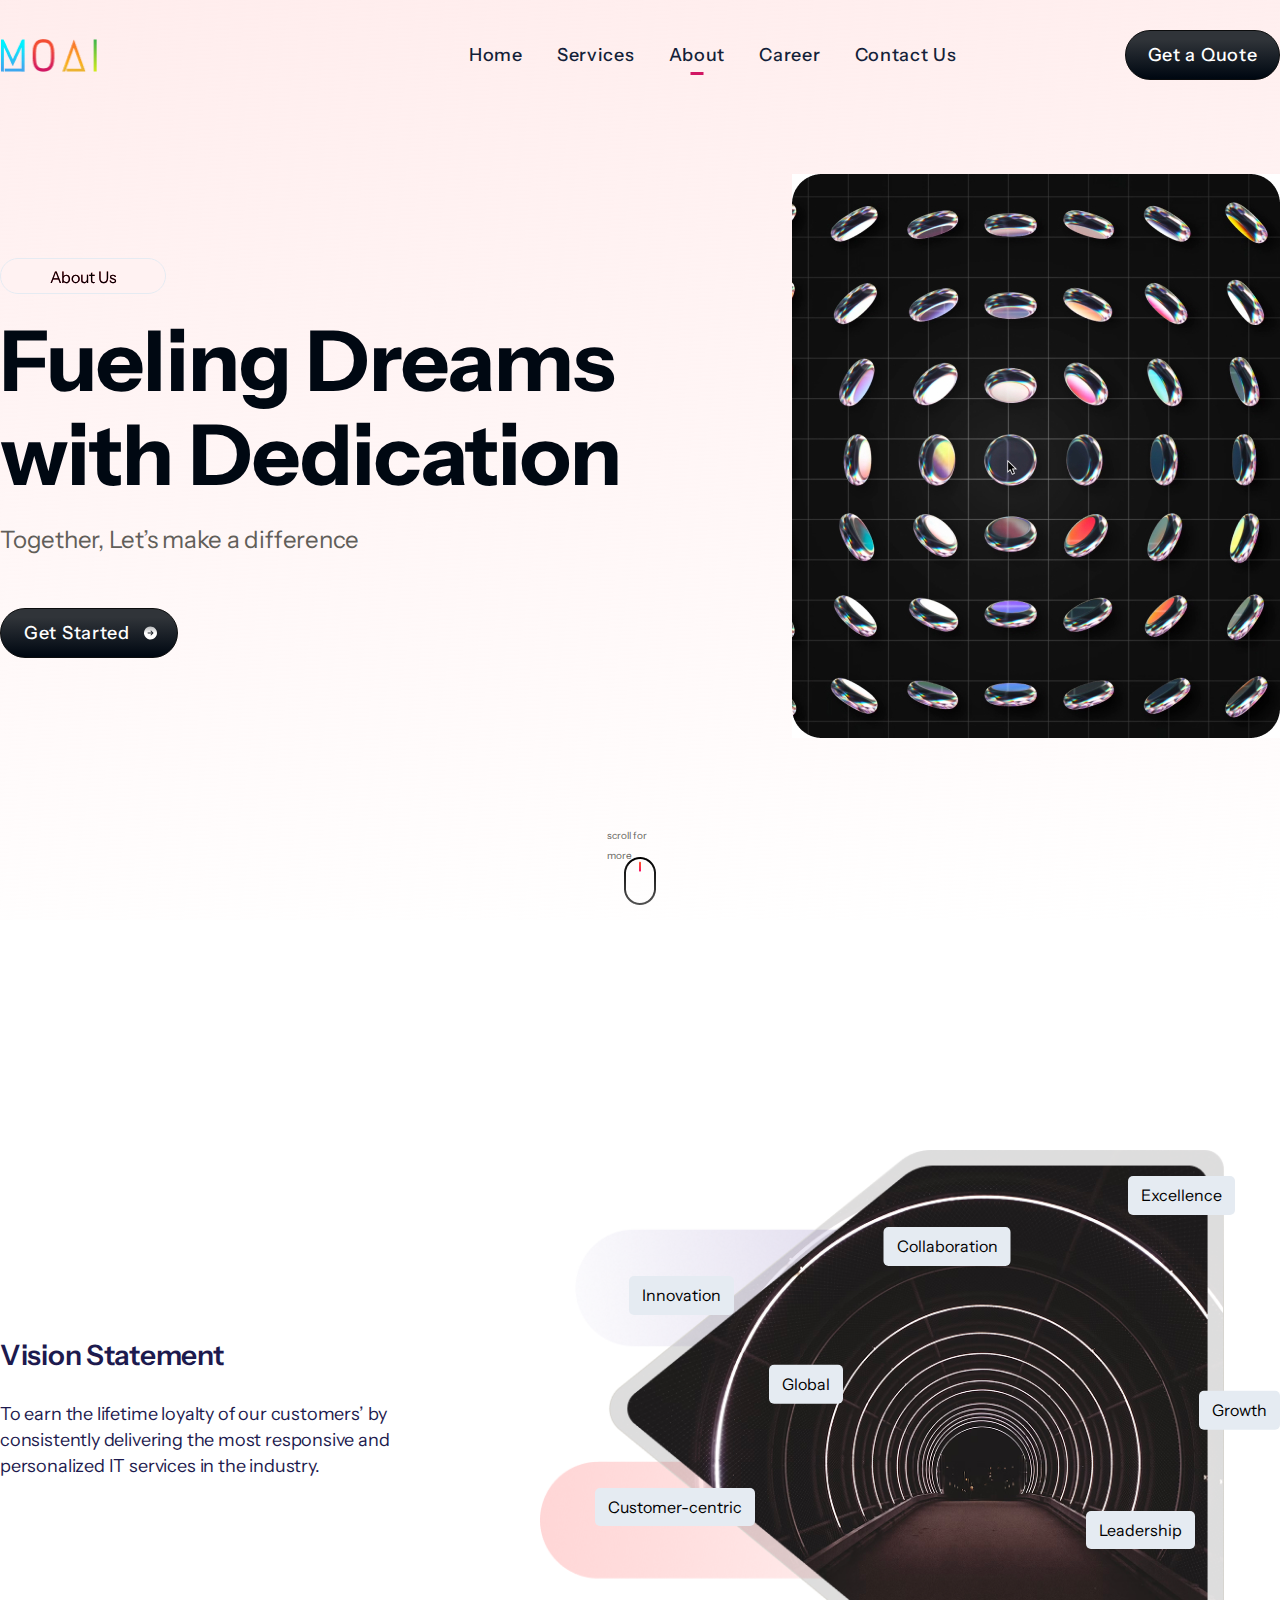
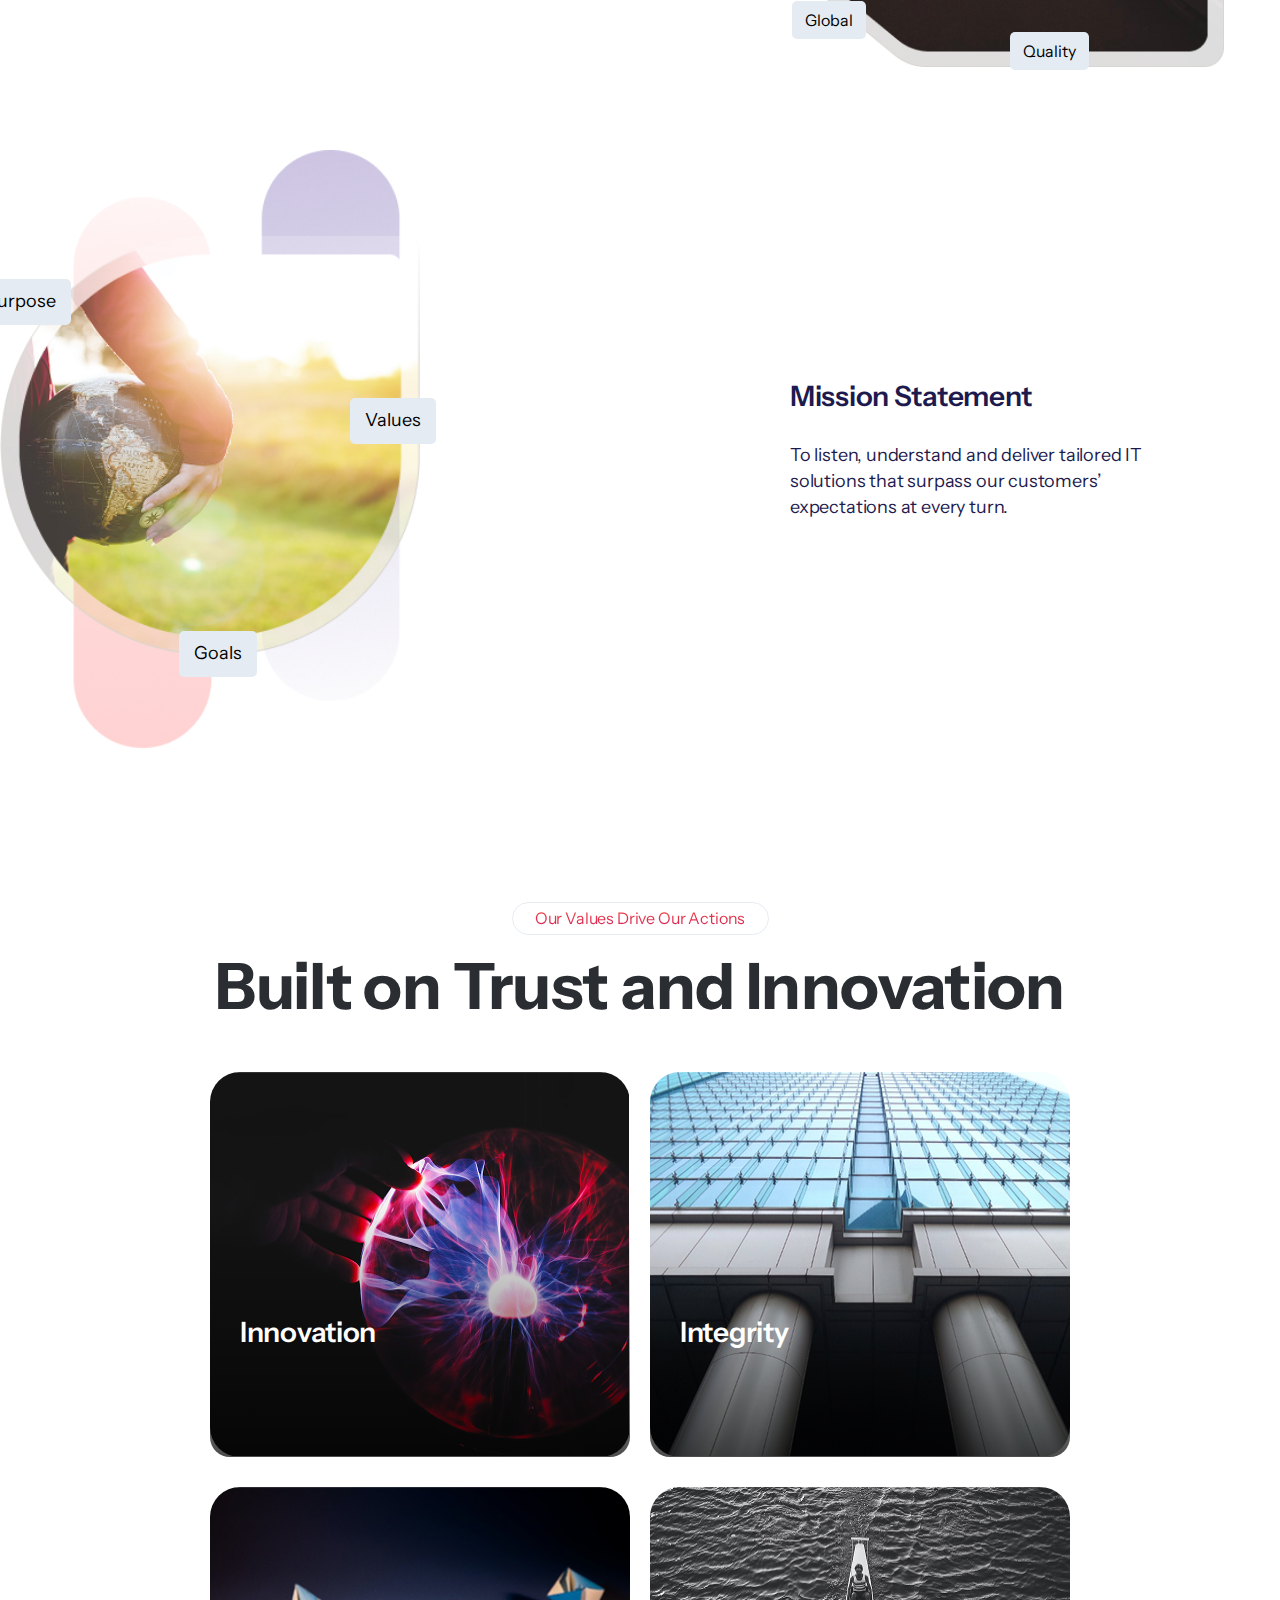
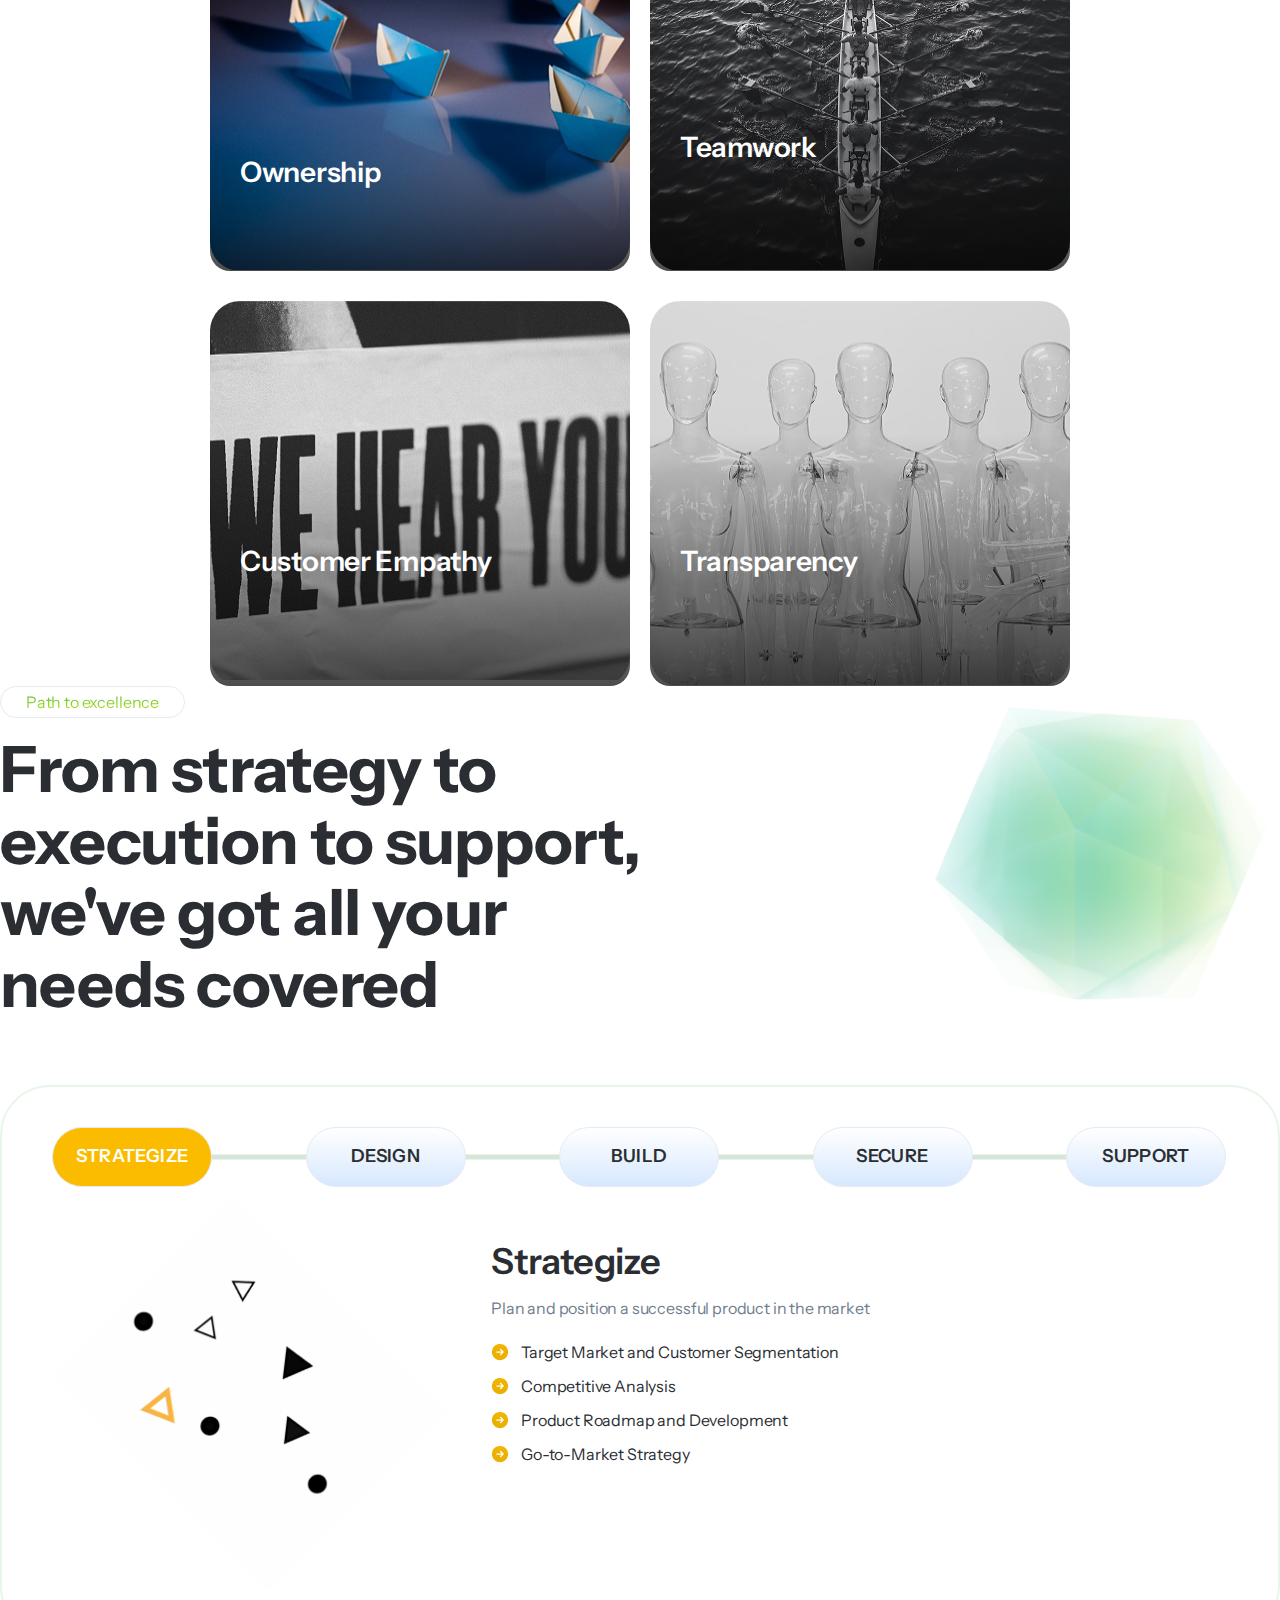
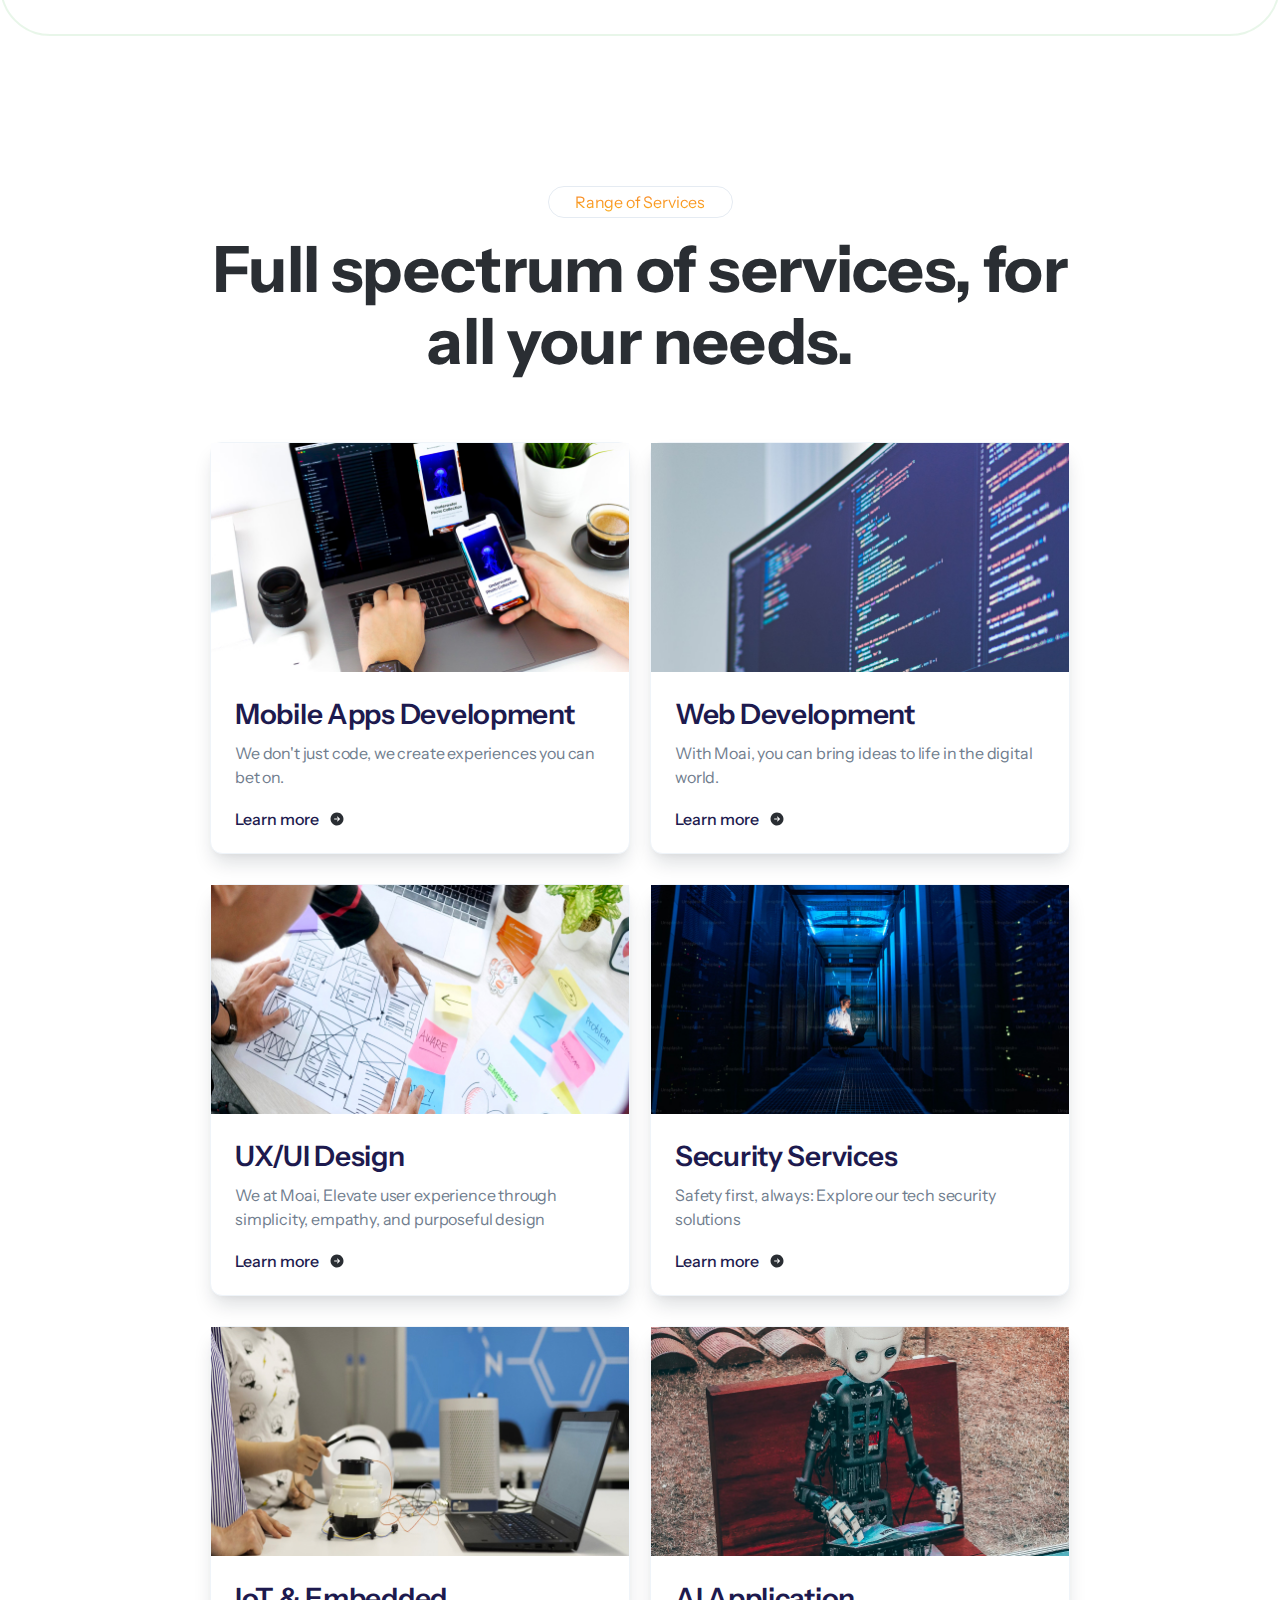
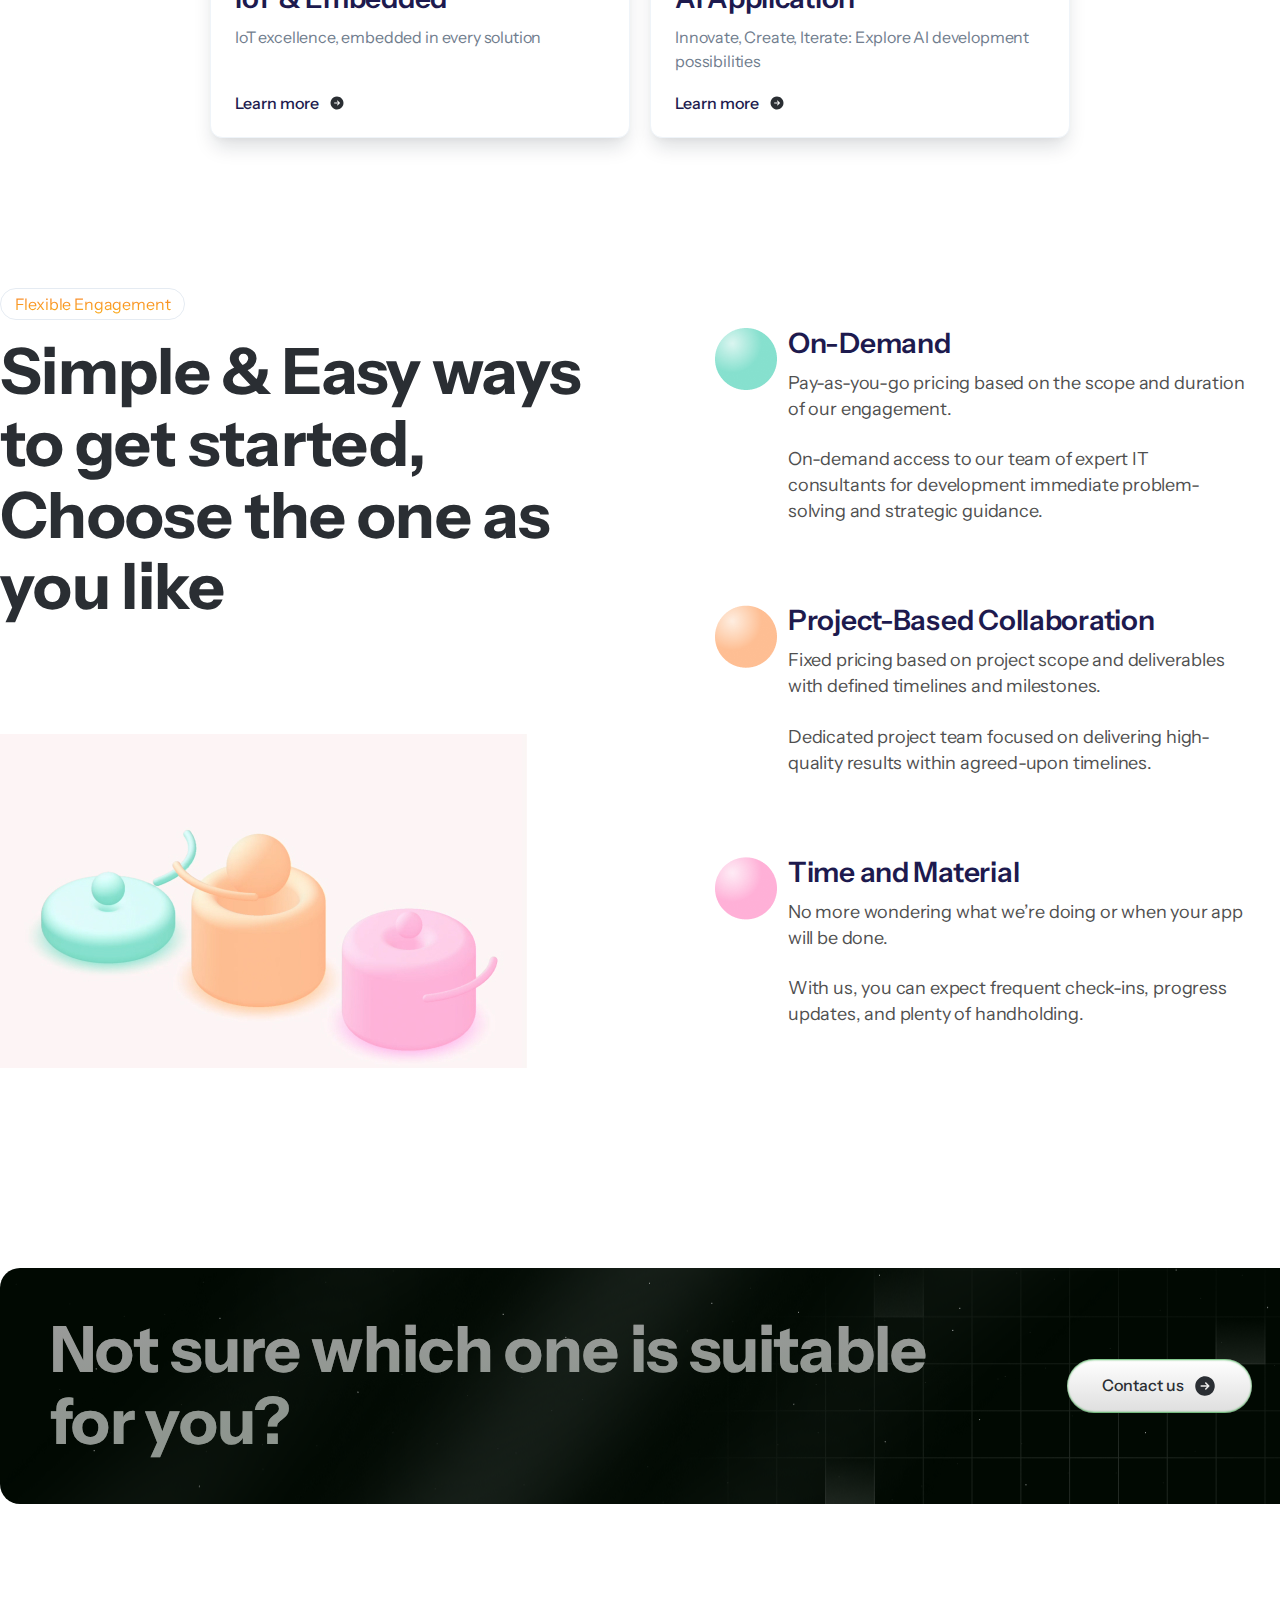
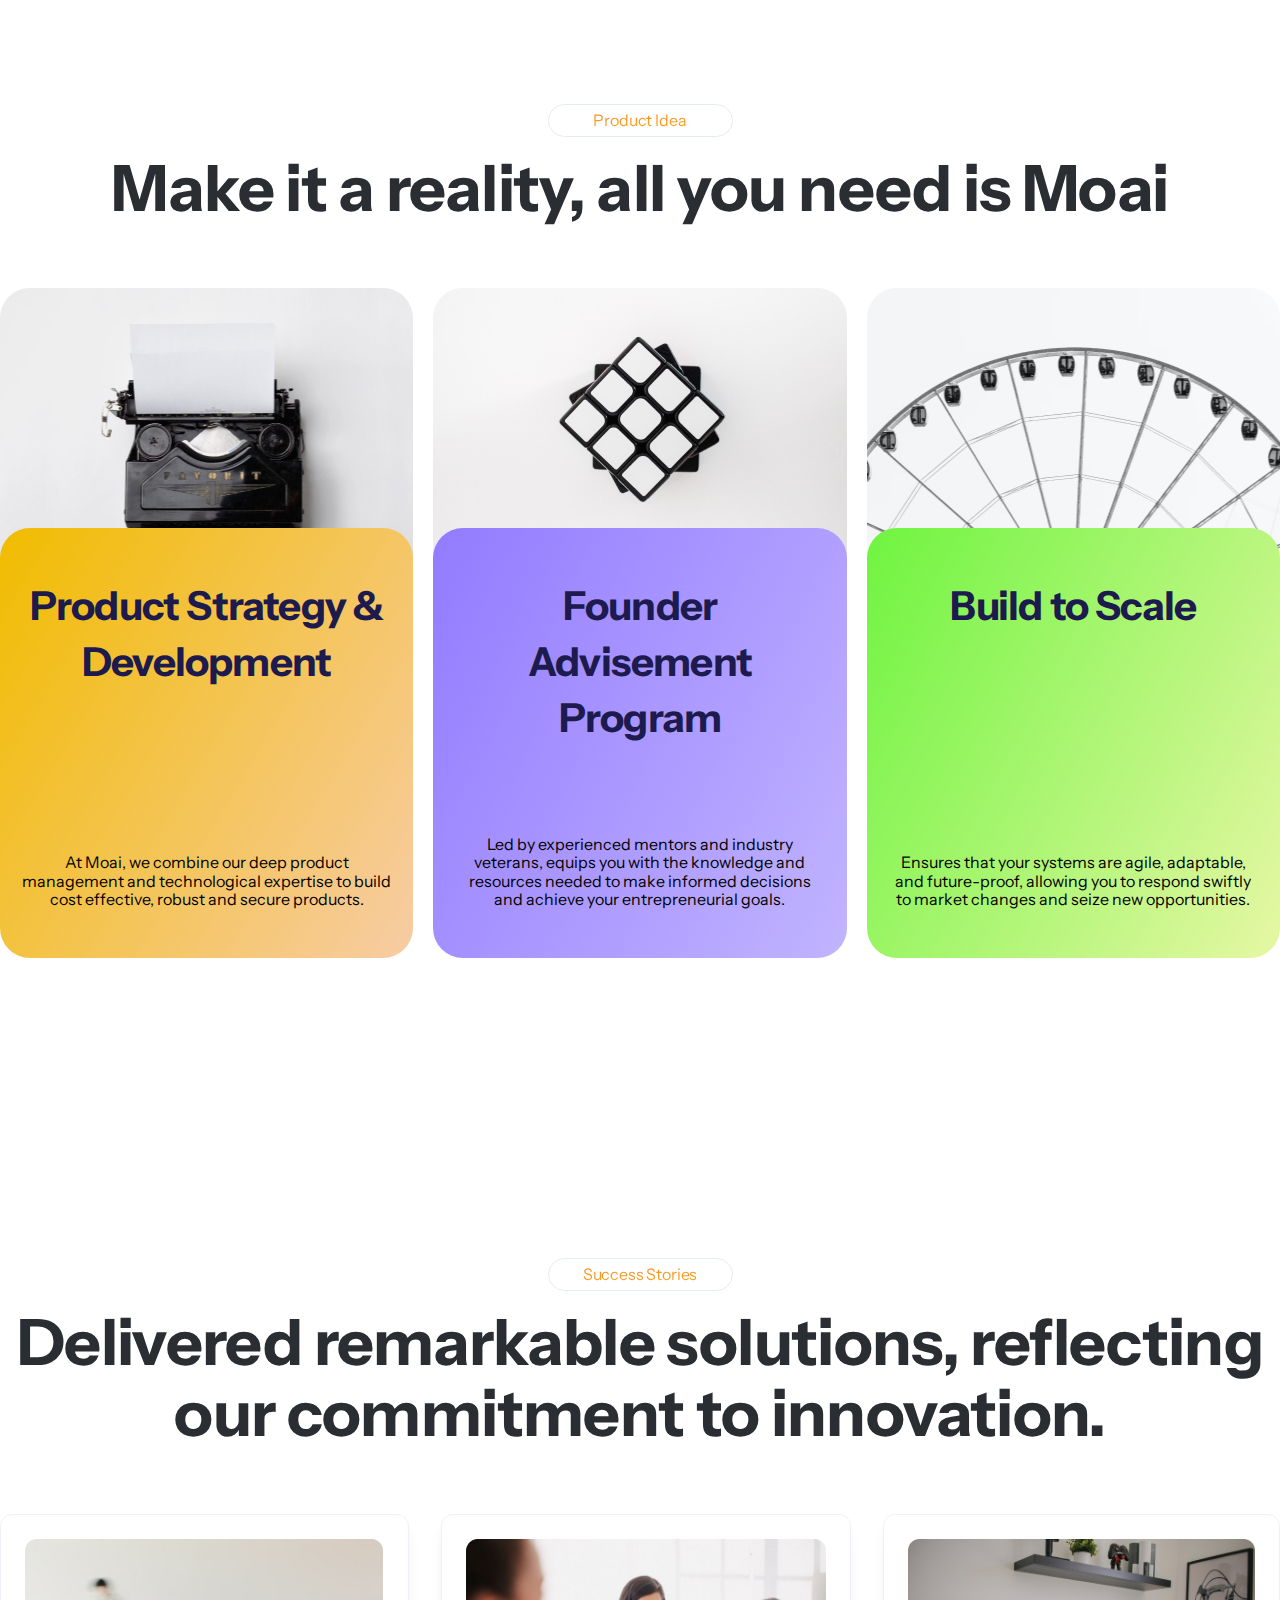
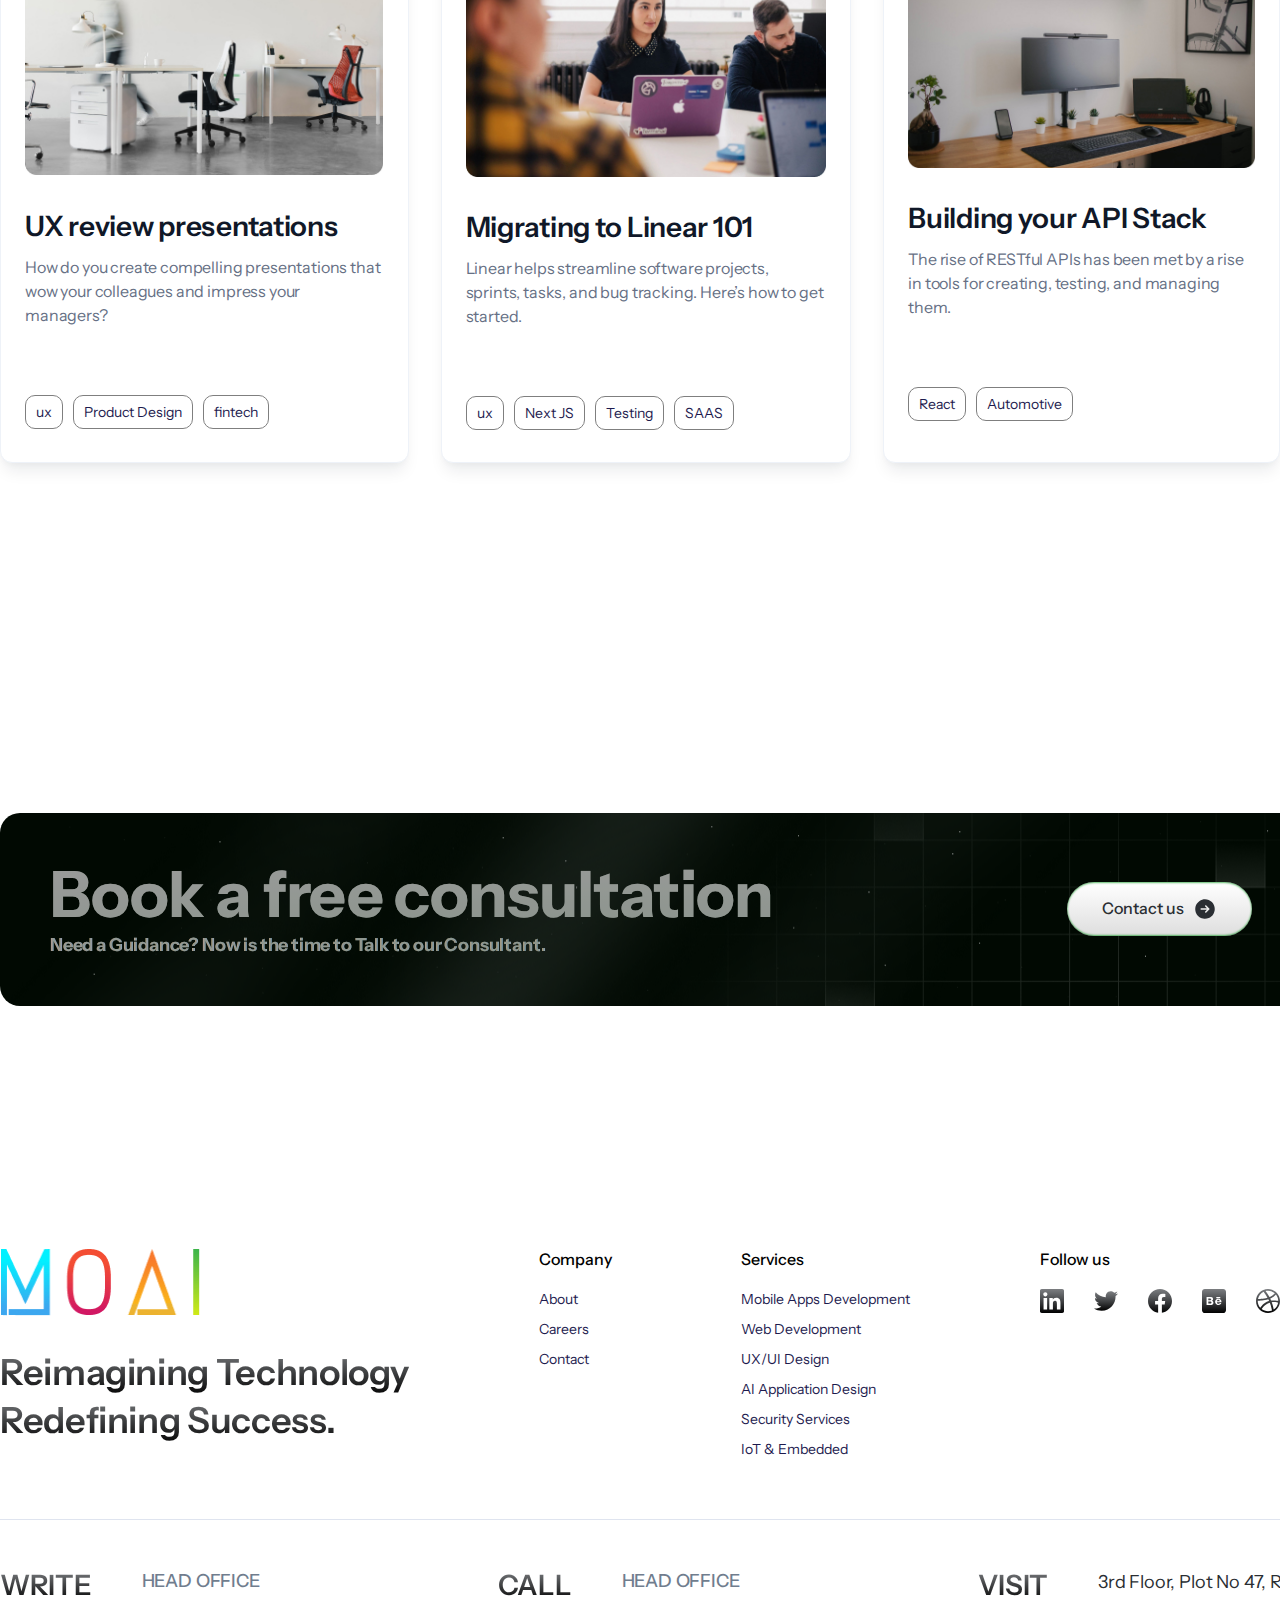
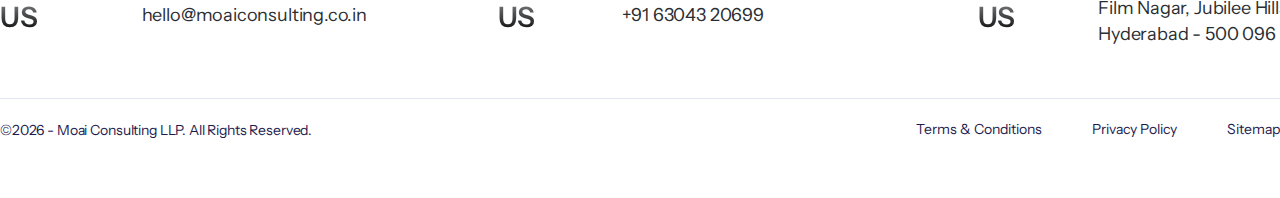
==== commit c56b723f: "commit" ====
--- a/about.html
+++ b/about.html
@@ -100,9 +100,8 @@
         <section class="offer">
             <div class="container">
                 <div class="inner-top">
-                    <span class="subtitle strategize-subtitle">Path to excellence</span>
-                    <h2 class="title strategize-title">From strategy to execution to support, we've got all your needs
-                        covered</h2>
+                    <span class="subtitle offer-subtitle">Our Values Drive Our Actions</span>
+                    <h2 class="title offer-title">Built on Trust and Innovation</h2>
                 </div>
                 <div class="cards">
                     <figure class="card-img">
--- a/css/main.min.css
+++ b/css/main.min.css
@@ -1 +1 @@
-@import"https://fonts.googleapis.com/css2?family=Instrument+Sans:wght@400;500;600;700&family=Plus+Jakarta+Sans:wght@400;500;600;700&display=swap";/*! modern-normalize v2.0.0 | MIT License | https://github.com/sindresorhus/modern-normalize */*,::before,::after{box-sizing:border-box}html{font-family:system-ui,"Segoe UI",Roboto,Helvetica,Arial,sans-serif,"Apple Color Emoji","Segoe UI Emoji";line-height:1.15;-webkit-text-size-adjust:100%;-moz-tab-size:4;-o-tab-size:4;tab-size:4}body{margin:0}hr{height:0;color:inherit}abbr[title]{-webkit-text-decoration:underline dotted;text-decoration:underline dotted}b,strong{font-weight:bolder}code,kbd,samp,pre{font-family:ui-monospace,SFMono-Regular,Consolas,"Liberation Mono",Menlo,monospace;font-size:1em}small{font-size:80%}sub,sup{font-size:75%;line-height:0;position:relative;vertical-align:baseline}sub{bottom:-0.25em}sup{top:-0.5em}table{text-indent:0;border-color:inherit}button,input,optgroup,select,textarea{font-family:inherit;font-size:100%;line-height:1.15;margin:0}button,select{text-transform:none}button,[type=button],[type=reset],[type=submit]{-webkit-appearance:button}::-moz-focus-inner{border-style:none;padding:0}:-moz-focusring{outline:1px dotted ButtonText}:-moz-ui-invalid{box-shadow:none}legend{padding:0}progress{vertical-align:baseline}::-webkit-inner-spin-button,::-webkit-outer-spin-button{height:auto}[type=search]{-webkit-appearance:textfield;outline-offset:-2px}::-webkit-search-decoration{-webkit-appearance:none}::-webkit-file-upload-button{-webkit-appearance:button;font:inherit}summary{display:list-item}*{margin:0;padding:0;box-sizing:border-box}ul{list-style:none}a{color:inherit;text-decoration:none}img{max-width:100%}html,body{scroll-behavior:smooth}body{font-family:"Instrument Sans",sans-serif;font-size:16px;font-weight:400}.container{max-width:1300px;width:100%;margin:0 auto}.padding-large{padding:150px 0}.subtitle{display:block;width:185px;margin:0 auto 16px;-webkit-backdrop-filter:blur(9px);backdrop-filter:blur(9px);background:linear-gradient(180deg, #fff 0%, #d7e8fd 100%);border:1px solid #e5ebf2;border-radius:18px;padding:6px 0;letter-spacing:-0.01em;text-align:center;background:linear-gradient(180deg, #f8792b 0%, #fab519 99.99%, rgba(236, 178, 47, 0) 100%);background-clip:text;-webkit-background-clip:text;-webkit-text-fill-color:rgba(0,0,0,0)}.title{font-weight:700;font-size:64px;line-height:1.12;letter-spacing:-0.01em;text-align:center;color:#2a2e33;margin-bottom:64px}.header-gradient{background:url(../img/bg-header.png) no-repeat center,linear-gradient(176deg, #ffeded 0%, rgba(255, 237, 237, 0) 100%),linear-gradient(105deg, #fff 0%, rgba(255, 255, 255, 0) 100%)}.p-150{padding:150px 0}.p-50{padding:50px 0}.link--black{border:1px solid #0c0d0e;border-radius:32px;padding:8px 0px 8px 23px;width:178px;height:50px;background:url(../img/arrow-services.svg) no-repeat right 20px center,linear-gradient(180deg, #303439 17.71%, #000812 97.4%);display:block;font-weight:500;font-size:18px;line-height:1.78;letter-spacing:.04em;color:#fff}.arrow-up{width:50px;height:50px;position:fixed;right:-100px;bottom:100px;z-index:3;background:#dcebfe url(../img/arrow-up.svg) no-repeat center;transition:.3s linear;border-radius:50%;padding:10px;border:1px solid #607d8b;cursor:pointer}.arrow-up.active{right:50px}.slick-slider{position:relative;display:block;box-sizing:border-box;-webkit-touch-callout:none;-webkit-user-select:none;-moz-user-select:none;user-select:none;touch-action:pan-y;-webkit-tap-highlight-color:rgba(0,0,0,0)}.slick-list{position:relative;overflow:hidden;display:block;margin:0;padding:0}.slick-list:focus{outline:none}.slick-list.dragging{cursor:pointer;cursor:hand}.slick-slider .slick-track,.slick-slider .slick-list{transform:translate3d(0, 0, 0)}.slick-track{position:relative;left:0;top:0;display:block;margin-left:auto;margin-right:auto}.slick-track:before,.slick-track:after{content:"";display:table}.slick-track:after{clear:both}.slick-loading .slick-track{visibility:hidden}.slick-slide{float:left;height:100%;min-height:1px;display:none}[dir=rtl] .slick-slide{float:right}.slick-slide img{display:block}.slick-slide.slick-loading img{display:none}.slick-slide.dragging img{pointer-events:none}.slick-initialized .slick-slide{display:block}.slick-loading .slick-slide{visibility:hidden}.slick-vertical .slick-slide{display:block;height:auto;border:1px solid rgba(0,0,0,0)}.slick-arrow.slick-hidden{display:none}.header{position:relative}.header-wrapper{display:flex;justify-content:space-between;align-items:center}.header-wrapper-bottom{display:flex;justify-content:space-between;align-items:center;padding:94px 0 179px}.header-fixed{padding-top:30px}.header-logo{width:97px;height:32px}.header-link{text-align:center;border:1px solid #0c0d0e;border-radius:32px;padding:8px 0;width:155px;height:50px;background:linear-gradient(180deg, #303439 17.71%, #000812 97.4%);font-weight:500;font-size:18px;line-height:1.78;letter-spacing:.04em;color:#fff}.header .nav{flex:.7;display:flex;justify-content:space-between;align-items:center}.header .menu{display:flex}.header .menu-link{padding:17px;font-weight:500;font-size:18px;line-height:1.78;letter-spacing:.04em;color:#141f39;position:relative}.header .menu-link::after{content:"";width:13px;height:3px;background-color:rgba(0,0,0,0);position:absolute;bottom:8px;left:50%;transform:translateX(-50%);transition:.3s linear}.header .menu-link:hover::after,.header .menu-link.active::after{background-color:#d11763}.header-content{max-width:575px;width:100%}.header-subtitle{border:1px solid #e5ebf2;border-radius:18px;padding:6px 0px;width:166px;height:36px;display:block;text-align:center;-webkit-backdrop-filter:blur(9px);backdrop-filter:blur(9px);line-height:1.5;letter-spacing:-0.01em;background:linear-gradient(0deg, #d11763 0%, #f34d33 100%);-webkit-background-clip:text;background-clip:text;margin-bottom:20px}.header-title{font-weight:700;font-size:84px;line-height:1.12;letter-spacing:-0.01em;color:#000812;margin-bottom:20px}.header-text{font-size:24px;line-height:1.5;letter-spacing:-0.01em;color:#615e59;margin-bottom:50px}.header .link-scrolle{display:block;width:66px;height:79px;background:url(../img/btn.png) no-repeat bottom center;font-size:10px;color:#615e59;line-height:2;position:absolute;left:50%;transform:translateX(-50%);bottom:15px;transition:.3s linear}.header .link-scrolle:hover{background:url(../img/btn-black.png) no-repeat bottom center}.header-wrapper-bottom.about .header-content{max-width:650px}.header-wrapper-bottom.about .header-img{max-width:488px;width:100%}.testimonials{padding:150px 0 220px}.testimonials-slider{margin-bottom:48px}.testimonials .slider-text{text-align:center}.testimonials p{font-size:40px;line-height:1.4;letter-spacing:-0.02em;text-align:center;color:#2a2e33;max-width:1140px;width:100%;margin:0 auto}.testimonials .slick-btn{position:absolute;top:50%;transform:translateY(-50%) rotate(180deg);z-index:2}.testimonials .slick-btn.next{right:0}.testimonials .slick-btn.prev{left:0}.testimonials .avatar{opacity:.8;transition:.3s linear;position:relative}.testimonials .avatar img{width:40px;height:40px;transition:.3s linear;position:absolute;left:50%;transform:translateX(-50%)}.testimonials .avatar span{overflow:hidden;width:0;display:block}.testimonials .slick-slide{margin:0 20px}.testimonials .slick-center .avatar{opacity:1;width:260px;padding-left:76px}.testimonials .slick-center .avatar img{width:56px;height:56px;left:0;transform:translateX(0)}.testimonials .slick-center .avatar span{width:auto}.testimonials .slick-center .avatar-title{font-weight:500;font-size:18px;line-height:1.78;letter-spacing:.04em;color:#101828}.testimonials .slick-center .avatar-job{font-size:16px;line-height:1.5;letter-spacing:-0.01em;color:#667085}.strategize-subtitle{margin:0 0 16px;background:linear-gradient(180deg, #3db54a 0%, #d0ea16 100%);background-clip:text;-webkit-background-clip:text;-webkit-text-fill-color:rgba(0,0,0,0)}.strategize-title{max-width:641px;width:100%;text-align:left}.strategize .inner-top{background:url(../img/cube.png) no-repeat right top;margin-bottom:50px}.strategize .quise{border-radius:50px;border:2px solid rgba(68,184,72,.12);padding:40px 52px 40px 50px}.strategize .quise-list{display:flex;justify-content:space-between;position:relative}.strategize .quise-list::after{content:"";position:absolute;top:50%;left:0;width:100%;height:5px;background:#d6e5d7;transform:translateY(-50%);z-index:0}.strategize .quise-item{border:1.5px solid #e5ebf2;border-radius:40px;width:160px;height:60px;background:linear-gradient(180deg, #fff 0%, #d7e8fd 100%);display:flex;justify-content:center;align-items:center;font-weight:600;font-size:18px;line-height:3.1;letter-spacing:.02em;text-transform:uppercase;color:#2a2e33;position:relative;z-index:2;cursor:pointer}.strategize .quise-item.active{background:#fbbc00;color:#fff}.strategize .quise-wrapper{display:flex;align-items:flex-start;gap:42px;margin-top:7px}.strategize .quise-img{max-width:397px;width:100%}.strategize .quise-content{max-width:422px;width:100%;padding-top:44px}.strategize .quise-content-title{font-weight:600;font-size:36px;line-height:1.33;letter-spacing:-0.01em;color:#2a2e33;display:block;margin-bottom:10px}.strategize .quise-content-text{font-weight:400;font-size:16px;line-height:1.5;letter-spacing:-0.01em;color:#707d8e;display:block;margin-bottom:20px}.strategize .quise-content-item{font-weight:400;font-size:16px;line-height:1.5;letter-spacing:-0.01em;color:#2a2e33;padding-left:30px;margin-bottom:10px;background:url(../img/arrow-item.svg) no-repeat left center}.strategize .quise-content-item:last-child{margin-bottom:0}.services{padding:150px 0}.services-title{max-width:904px;width:100%;margin:0 auto 64px}.services-projects{display:flex;flex-wrap:wrap;justify-content:center;gap:30px 20px;row-gap:30px;-moz-column-gap:20px;column-gap:20px}.services .project{max-width:420px;width:100%;height:412px;position:relative;box-shadow:0 4px 6px -2px rgba(16,24,40,.03),0 12px 20px -4px rgba(16,24,40,.15);background:#fff;border:1px solid #eff4f9;border-radius:12px}.services .project div{padding:24px}.services .project h3{font-weight:600;font-size:28px;line-height:1.14;letter-spacing:-0.01em;color:#1d1a4e;margin-bottom:10px}.services .project p{line-height:1.5;letter-spacing:-0.01em;color:#707d8e;margin-bottom:20px}.services .project a{position:absolute;left:24px;bottom:24px;width:109px;height:20px;font-weight:500;font-size:16px;line-height:1.25;color:#1d1a4e;display:block;background:url(../img/circle-arrow-right.svg) no-repeat right center}.strategy-wrapper{display:flex;gap:40px;margin-bottom:150px}.strategy-content{max-width:640px;width:100%;background:url(../img/mix.jpg) no-repeat left bottom}.strategy-subtitle{margin:0 auto 16px 0}.strategy-title{text-align:left}.strategy-list{max-width:605px;width:100%}.strategy-info{padding:40px 30px 40px 113px;background-repeat:no-repeat;background-position:40px 40px;transition:.3s linear}.strategy-info:hover{box-shadow:0 0 30px 0 rgba(0,0,0,.06);background-color:rgba(255,255,255,0)}.strategy-info:first-child{background-image:url(../img/blue.png)}.strategy-info:nth-child(2){background-image:url(../img/orange.png)}.strategy-info:last-child{background-image:url(../img/pink.png)}.strategy-info h4{font-weight:600;font-size:28px;line-height:1.14;letter-spacing:-0.01em;color:#1d1a4e;margin-bottom:11px}.strategy-info p{font-size:18px;line-height:1.44;letter-spacing:-0.01em;color:#4f4f4f}.strategy-info p:first-of-type{margin-bottom:25px}.strategy-wrapper{display:flex;gap:40px;margin-bottom:150px}.strategy-content{max-width:640px;width:100%;background:url(../img/mix.jpg) no-repeat left bottom}.strategy-subtitle{margin:0 auto 16px 0}.strategy-title{text-align:left}.strategy-list{max-width:605px;width:100%}.strategy-info{padding:40px 30px 40px 113px;background-repeat:no-repeat;background-position:40px 40px;transition:.3s linear}.strategy-info:hover{box-shadow:0 0 30px 0 rgba(0,0,0,.06);background-color:rgba(255,255,255,0)}.strategy-info:first-child{background-image:url(../img/blue.png)}.strategy-info:nth-child(2){background-image:url(../img/orange.png)}.strategy-info:last-child{background-image:url(../img/pink.png)}.strategy-info h4{font-weight:600;font-size:28px;line-height:1.14;letter-spacing:-0.01em;color:#1d1a4e;margin-bottom:11px}.strategy-info p{font-size:18px;line-height:1.44;letter-spacing:-0.01em;color:#4f4f4f}.strategy-info p:first-of-type{margin-bottom:25px}.not-sure__wrapper{display:flex;padding:46px 48px 46px 50px;background:#010902 url(../img/bg-sure.png) no-repeat center;gap:50px;border-radius:20px;align-items:center}.not-sure .container{padding:50px 0px;width:1300px;height:336px}.not-sure h2{font-weight:700;font-size:64px;line-height:1.12;letter-spacing:-0.01em;color:#dff0e1;background-image:radial-gradient(123.44% 123.44% at 56.63% 100%, rgb(223, 240, 225) 6.77%, rgb(255, 255, 255) 100%);background-clip:text;-webkit-background-clip:text;-webkit-text-fill-color:rgba(0,0,0,.39);width:967px}.not-sure h2 span{font-size:18px;line-height:1.6;letter-spacing:-0.01em;color:#fff;display:block}.not-sure__link{font-weight:500;line-height:normal;color:#2a2e33;border-radius:32px;padding:16px 0 16px 35px;width:185px;height:54px;box-shadow:inset 0 1px 2px 0 rgba(2,147,22,.6196078431),inset 0 -1px 2px 0 rgba(2,147,22,.6196078431);background:url(../img/arrow-contact.svg) no-repeat right 35px center,linear-gradient(180deg, #fff 0%, #dedede 100%)}.experience{padding:150px 0}.experience-subtitle{margin:0 0 16px}.experience-title{text-align:left}.experience-content{display:flex;align-items:center;gap:50px}.experience-content:nth-of-type(odd){flex-direction:row-reverse;margin:80px 0}.experience-content p{margin-top:30px;width:100%;max-width:418px;font-size:18px;line-height:1.44;letter-spacing:-0.01em;color:#1d1a4e}.experience-content__about{justify-content:space-between}.experience .content{max-width:490px;width:100%}.experience .content h3{font-family:"Instrument Sans",sans-serif;font-size:28px;font-weight:600;line-height:1.14;letter-spacing:-0.01em;color:#1d1a4e}.experience .content figure{max-width:640px;width:100%}.experience-img__about{position:relative;max-width:761px;width:100%;padding-right:56px}.experience-list{position:absolute;top:0;left:0;width:100%;height:100%;z-index:2}.experience #ex{position:absolute;top:26px;right:45px}.experience-item{border-radius:5px;background:#e5ebf2;display:inline-block;padding:10px 13px}.experience #gr{top:50%;position:absolute;right:0;transform:translateY(-50%)}.experience #lead{position:absolute;right:85px;bottom:121px}.experience #qa{position:absolute;bottom:0;right:191px}.experience #gl{position:absolute;bottom:31px;left:252px}.experience #cast{position:absolute;left:55px;bottom:144px}.experience #glb{position:absolute;left:229px;top:45%;transform:translateY(-50%)}.experience #inov{position:absolute;left:89px;top:126px}.experience #col{position:absolute;top:77px;left:55%;transform:translateX(-50%)}.experience-content__bottom{position:relative;max-width:436px;width:100%;padding-right:16px}.experience-content__bottom img{width:100%}.experience-content__bottom .experience-item{padding:10px 15px;line-height:1.44;font-size:18px}.experience #Values{position:absolute;right:0;top:45%;transform:translateY(-50%)}.experience #Goals{position:absolute;left:50%;transform:translateX(-50%);bottom:75px}.experience #Purpose{position:absolute;left:-30px;top:129px}.productIdea-wrapper{display:flex;gap:20px}.productIdea-idea{height:670px;max-width:420px;width:100%;border-radius:30px;padding-top:240px;transition:.3s linear;cursor:pointer}.productIdea-idea:hover{box-shadow:7px 9px 10px 4px rgba(0,0,0,.4705882353);transform:scale(1.02)}.productIdea-content{position:relative;padding:50px 24px 0}.productIdea-content .title{display:block;text-align:center;font-size:40px;line-height:1.4;letter-spacing:-0.02em;color:#1d1a4e}.productIdea-content .text{position:absolute;bottom:50px;text-align:center;left:50%;transform:translateX(-50%);width:372px}.productIdea .product{background:url(../img/type-mashin.jpg) no-repeat center top}.productIdea .product .productIdea-content{background:linear-gradient(121deg, #f1bc00 0%, #f7cca4 100%);border-radius:30px;height:430px}.productIdea .faunder{background:url(../img/rectangle.jpg) no-repeat center top}.productIdea .faunder .productIdea-content{background:linear-gradient(118deg, #937bff 0%, #c1b4ff 100%);border-radius:30px;height:430px}.productIdea .scale{background:url(../img/scale.jpg) no-repeat center top}.productIdea .scale .productIdea-content{background:linear-gradient(118deg, #6ff440 0%, #e6f7a4 100%);border-radius:30px;height:430px}.delivered-wrapper{display:flex;gap:32px;justify-content:center}.delivered-idea{border:1px solid #eef2f8;border-radius:12px;padding:24px 24px 32px 24px;box-shadow:0 4px 6px -2px rgba(16,24,40,.03),0 12px 16px -4px rgba(16,24,40,.08);background:#fff}.delivered-idea .title{font-weight:600;font-size:28px;line-height:1.14;letter-spacing:-0.01em;color:#101828;margin:32px 0 12px;display:block;text-align:left}.delivered-idea .text{line-height:1.5;letter-spacing:-0.01em;color:#667085;margin-bottom:68px}.delivered-idea .tabs{display:flex;gap:10px}.delivered-idea .tabs li{font-size:14px;line-height:1.43;color:#1d1a4e;border-radius:10px;padding:6px 10px;border:1px solid #7f7f7f}.service-subtitle{width:234px;line-height:1.5;background:linear-gradient(180deg, #3db54a 0%, #d0ea16 100%);background-clip:text;-webkit-background-clip:text;-webkit-text-fill-color:rgba(0,0,0,0)}.service-content{display:flex;gap:40px;align-items:center}.service-content:nth-child(even){flex-direction:row-reverse;margin-bottom:250px}.service-content:nth-child(even):not(:first-child){margin-top:250px}.service-content .content{max-width:630px;width:100%;padding:51px 99px 51px 40px}.service-content .content h3{font-weight:600;font-size:28px;line-height:1.14;color:#1d1a4e}.service-content .content p{font-size:40px;line-height:1.4;color:#707d8e;margin:15px 0 50px}.service-content .btn-serice{text-align:left}.service-content .tab-pils{display:flex;flex-wrap:wrap;align-items:center;gap:10px;margin-bottom:50px}.service-content .tab-pils li{font-size:14px;line-height:143%;color:#000;border:1px solid #e0e0e0;border-radius:100px;padding:10px 20px}.service-content figure{padding-right:54px;max-width:630px;width:100%}.offer .cards{display:flex;flex-wrap:wrap;justify-content:center;-moz-column-gap:20px;column-gap:20px;row-gap:30px}.offer .card-img{max-width:430px;width:100%;position:relative}.offer .card-img img{border-radius:30px}.offer .card-img figcaption{position:absolute;left:30px;bottom:30px;width:360px;color:#fff}.offer .card-img .card-title{font-weight:600;font-size:28px;line-height:1.14;letter-spacing:-0.01em}.offer .card-img .card-text{display:none;opacity:0;font-weight:400;font-size:18px;line-height:1.44;letter-spacing:-0.01em}.footer-top{display:flex;justify-content:space-between;padding-bottom:50px}.footer .logo figure{width:200px;margin-bottom:30px}.footer .logo span{display:block;font-weight:600;font-size:36px;line-height:1.33;letter-spacing:-0.01em;background:linear-gradient(180deg, rgba(42, 46, 51, 0.62) 0%, #000 100%);background-clip:text;-webkit-background-clip:text;-webkit-text-fill-color:rgba(0,0,0,0)}.footer-title{font-weight:500;line-height:1.25;color:#000;display:block;margin-bottom:20px}.footer-menu a{font-size:14px;line-height:1.43;color:#1d1a4e}.footer-menu li:not(last-child){margin-bottom:10px}.footer-social{display:flex;gap:30px}.footer-middle{display:flex;justify-content:space-between;padding:50px 0;gap:80px;border-bottom:1px solid #dfe4ef;border-top:1px solid #dfe4ef}.footer-middle .block{display:flex;gap:50px}.footer-info span{display:block;margin-bottom:0px;font-weight:600;font-size:28px;line-height:1.14;letter-spacing:-0.01em;background:linear-gradient(180deg, rgba(42, 46, 51, 0.62) 0%, #000 100%);background-clip:text;-webkit-background-clip:text;-webkit-text-fill-color:rgba(0,0,0,0)}.footer-subtitle{color:#707d8e;font-weight:500;line-height:1.25;margin-bottom:10px}.footer-head{width:276px;font-size:18px;line-height:1.44;letter-spacing:-0.01em;color:#2a2e33;font-style:normal}.footer-head a{font-size:18px;line-height:1.44;letter-spacing:-0.01em;color:#2a2e33}.footer-bottom{display:flex;padding:20px 0 55px;justify-content:space-between;gap:50px}.footer-bottom .copyright{font-size:14px;line-height:1.71;letter-spacing:-0.01em;color:#1d1a4e}.footer-bottom .footer-menu{display:flex;gap:50px;font-size:14px;line-height:1.43;color:#1d1a4e}.footer-bottom .footer-menu li{margin-bottom:0}/*# sourceMappingURL=main.min.css.map */+@import"https://fonts.googleapis.com/css2?family=Instrument+Sans:wght@400;500;600;700&family=Plus+Jakarta+Sans:wght@400;500;600;700&display=swap";/*! modern-normalize v2.0.0 | MIT License | https://github.com/sindresorhus/modern-normalize */*,::before,::after{box-sizing:border-box}html{font-family:system-ui,"Segoe UI",Roboto,Helvetica,Arial,sans-serif,"Apple Color Emoji","Segoe UI Emoji";line-height:1.15;-webkit-text-size-adjust:100%;-moz-tab-size:4;-o-tab-size:4;tab-size:4}body{margin:0}hr{height:0;color:inherit}abbr[title]{-webkit-text-decoration:underline dotted;text-decoration:underline dotted}b,strong{font-weight:bolder}code,kbd,samp,pre{font-family:ui-monospace,SFMono-Regular,Consolas,"Liberation Mono",Menlo,monospace;font-size:1em}small{font-size:80%}sub,sup{font-size:75%;line-height:0;position:relative;vertical-align:baseline}sub{bottom:-0.25em}sup{top:-0.5em}table{text-indent:0;border-color:inherit}button,input,optgroup,select,textarea{font-family:inherit;font-size:100%;line-height:1.15;margin:0}button,select{text-transform:none}button,[type=button],[type=reset],[type=submit]{-webkit-appearance:button}::-moz-focus-inner{border-style:none;padding:0}:-moz-focusring{outline:1px dotted ButtonText}:-moz-ui-invalid{box-shadow:none}legend{padding:0}progress{vertical-align:baseline}::-webkit-inner-spin-button,::-webkit-outer-spin-button{height:auto}[type=search]{-webkit-appearance:textfield;outline-offset:-2px}::-webkit-search-decoration{-webkit-appearance:none}::-webkit-file-upload-button{-webkit-appearance:button;font:inherit}summary{display:list-item}*{margin:0;padding:0;box-sizing:border-box}ul{list-style:none}a{color:inherit;text-decoration:none}img{max-width:100%}html,body{scroll-behavior:smooth}body{font-family:"Instrument Sans",sans-serif;font-size:16px;font-weight:400}.container{max-width:1300px;width:100%;margin:0 auto}.padding-large{padding:150px 0}.subtitle{display:block;width:185px;margin:0 auto 16px;-webkit-backdrop-filter:blur(9px);backdrop-filter:blur(9px);background:linear-gradient(180deg, #fff 0%, #d7e8fd 100%);border:1px solid #e5ebf2;border-radius:18px;padding:6px 0;letter-spacing:-0.01em;text-align:center;background:linear-gradient(180deg, #f8792b 0%, #fab519 99.99%, rgba(236, 178, 47, 0) 100%);background-clip:text;-webkit-background-clip:text;-webkit-text-fill-color:rgba(0,0,0,0)}.title{font-weight:700;font-size:64px;line-height:1.12;letter-spacing:-0.01em;text-align:center;color:#2a2e33;margin-bottom:64px}.header-gradient{background:url(../img/bg-header.png) no-repeat center,linear-gradient(176deg, #ffeded 0%, rgba(255, 237, 237, 0) 100%),linear-gradient(105deg, #fff 0%, rgba(255, 255, 255, 0) 100%)}.p-150{padding:150px 0}.p-50{padding:50px 0}.link--black{border:1px solid #0c0d0e;border-radius:32px;padding:8px 0px 8px 23px;width:178px;height:50px;background:url(../img/arrow-services.svg) no-repeat right 20px center,linear-gradient(180deg, #303439 17.71%, #000812 97.4%);display:block;font-weight:500;font-size:18px;line-height:1.78;letter-spacing:.04em;color:#fff}.arrow-up{width:50px;height:50px;position:fixed;right:-100px;bottom:100px;z-index:3;background:#dcebfe url(../img/arrow-up.svg) no-repeat center;transition:.3s linear;border-radius:50%;padding:10px;border:1px solid #607d8b;cursor:pointer}.arrow-up.active{right:50px}.slick-slider{position:relative;display:block;box-sizing:border-box;-webkit-touch-callout:none;-webkit-user-select:none;-moz-user-select:none;user-select:none;touch-action:pan-y;-webkit-tap-highlight-color:rgba(0,0,0,0)}.slick-list{position:relative;overflow:hidden;display:block;margin:0;padding:0}.slick-list:focus{outline:none}.slick-list.dragging{cursor:pointer;cursor:hand}.slick-slider .slick-track,.slick-slider .slick-list{transform:translate3d(0, 0, 0)}.slick-track{position:relative;left:0;top:0;display:block;margin-left:auto;margin-right:auto}.slick-track:before,.slick-track:after{content:"";display:table}.slick-track:after{clear:both}.slick-loading .slick-track{visibility:hidden}.slick-slide{float:left;height:100%;min-height:1px;display:none}[dir=rtl] .slick-slide{float:right}.slick-slide img{display:block}.slick-slide.slick-loading img{display:none}.slick-slide.dragging img{pointer-events:none}.slick-initialized .slick-slide{display:block}.slick-loading .slick-slide{visibility:hidden}.slick-vertical .slick-slide{display:block;height:auto;border:1px solid rgba(0,0,0,0)}.slick-arrow.slick-hidden{display:none}.header{position:relative}.header-wrapper{display:flex;justify-content:space-between;align-items:center}.header-wrapper-bottom{display:flex;justify-content:space-between;align-items:center;padding:94px 0 179px}.header-fixed{padding-top:30px}.header-logo{width:97px;height:32px}.header-link{text-align:center;border:1px solid #0c0d0e;border-radius:32px;padding:8px 0;width:155px;height:50px;background:linear-gradient(180deg, #303439 17.71%, #000812 97.4%);font-weight:500;font-size:18px;line-height:1.78;letter-spacing:.04em;color:#fff}.header .nav{flex:.7;display:flex;justify-content:space-between;align-items:center}.header .menu{display:flex}.header .menu-link{padding:17px;font-weight:500;font-size:18px;line-height:1.78;letter-spacing:.04em;color:#141f39;position:relative}.header .menu-link::after{content:"";width:13px;height:3px;background-color:rgba(0,0,0,0);position:absolute;bottom:8px;left:50%;transform:translateX(-50%);transition:.3s linear}.header .menu-link:hover::after,.header .menu-link.active::after{background-color:#d11763}.header-content{max-width:575px;width:100%}.header-subtitle{border:1px solid #e5ebf2;border-radius:18px;padding:6px 0px;width:166px;height:36px;display:block;text-align:center;-webkit-backdrop-filter:blur(9px);backdrop-filter:blur(9px);line-height:1.5;letter-spacing:-0.01em;background:linear-gradient(0deg, #d11763 0%, #f34d33 100%);-webkit-background-clip:text;background-clip:text;margin-bottom:20px}.header-title{font-weight:700;font-size:84px;line-height:1.12;letter-spacing:-0.01em;color:#000812;margin-bottom:20px}.header-text{font-size:24px;line-height:1.5;letter-spacing:-0.01em;color:#615e59;margin-bottom:50px}.header .link-scrolle{display:block;width:66px;height:79px;background:url(../img/btn.png) no-repeat bottom center;font-size:10px;color:#615e59;line-height:2;position:absolute;left:50%;transform:translateX(-50%);bottom:15px;transition:.3s linear}.header .link-scrolle:hover{background:url(../img/btn-black.png) no-repeat bottom center}.header-wrapper-bottom.about .header-content{max-width:650px}.header-wrapper-bottom.about .header-img{max-width:488px;width:100%}.testimonials{padding:150px 0 220px}.testimonials-slider{margin-bottom:48px}.testimonials .slider-text{text-align:center}.testimonials p{font-size:40px;line-height:1.4;letter-spacing:-0.02em;text-align:center;color:#2a2e33;max-width:1140px;width:100%;margin:0 auto}.testimonials .slick-btn{position:absolute;top:50%;transform:translateY(-50%) rotate(180deg);z-index:2}.testimonials .slick-btn.next{right:0}.testimonials .slick-btn.prev{left:0}.testimonials .avatar{opacity:.8;transition:.3s linear;position:relative}.testimonials .avatar img{width:40px;height:40px;transition:.3s linear;position:absolute;left:50%;transform:translateX(-50%)}.testimonials .avatar span{overflow:hidden;width:0;display:block}.testimonials .slick-slide{margin:0 20px}.testimonials .slick-center .avatar{opacity:1;width:260px;padding-left:76px}.testimonials .slick-center .avatar img{width:56px;height:56px;left:0;transform:translateX(0)}.testimonials .slick-center .avatar span{width:auto}.testimonials .slick-center .avatar-title{font-weight:500;font-size:18px;line-height:1.78;letter-spacing:.04em;color:#101828}.testimonials .slick-center .avatar-job{font-size:16px;line-height:1.5;letter-spacing:-0.01em;color:#667085}.strategize-subtitle{margin:0 0 16px;background:linear-gradient(180deg, #3db54a 0%, #d0ea16 100%);background-clip:text;-webkit-background-clip:text;-webkit-text-fill-color:rgba(0,0,0,0)}.strategize-title{max-width:641px;width:100%;text-align:left}.strategize .inner-top{background:url(../img/cube.png) no-repeat right top;margin-bottom:50px}.strategize .quise{border-radius:50px;border:2px solid rgba(68,184,72,.12);padding:40px 52px 40px 50px}.strategize .quise-list{display:flex;justify-content:space-between;position:relative}.strategize .quise-list::after{content:"";position:absolute;top:50%;left:0;width:100%;height:5px;background:#d6e5d7;transform:translateY(-50%);z-index:0}.strategize .quise-item{border:1.5px solid #e5ebf2;border-radius:40px;width:160px;height:60px;background:linear-gradient(180deg, #fff 0%, #d7e8fd 100%);display:flex;justify-content:center;align-items:center;font-weight:600;font-size:18px;line-height:3.1;letter-spacing:.02em;text-transform:uppercase;color:#2a2e33;position:relative;z-index:2;cursor:pointer}.strategize .quise-item.active{background:#fbbc00;color:#fff}.strategize .quise-wrapper{display:flex;align-items:flex-start;gap:42px;margin-top:7px}.strategize .quise-img{max-width:397px;width:100%}.strategize .quise-content{max-width:422px;width:100%;padding-top:44px}.strategize .quise-content-title{font-weight:600;font-size:36px;line-height:1.33;letter-spacing:-0.01em;color:#2a2e33;display:block;margin-bottom:10px}.strategize .quise-content-text{font-weight:400;font-size:16px;line-height:1.5;letter-spacing:-0.01em;color:#707d8e;display:block;margin-bottom:20px}.strategize .quise-content-item{font-weight:400;font-size:16px;line-height:1.5;letter-spacing:-0.01em;color:#2a2e33;padding-left:30px;margin-bottom:10px;background:url(../img/arrow-item.svg) no-repeat left center}.strategize .quise-content-item:last-child{margin-bottom:0}.services{padding:150px 0}.services-title{max-width:904px;width:100%;margin:0 auto 64px}.services-projects{display:flex;flex-wrap:wrap;justify-content:center;gap:30px 20px;row-gap:30px;-moz-column-gap:20px;column-gap:20px}.services .project{max-width:420px;width:100%;height:412px;position:relative;box-shadow:0 4px 6px -2px rgba(16,24,40,.03),0 12px 20px -4px rgba(16,24,40,.15);background:#fff;border:1px solid #eff4f9;border-radius:12px}.services .project div{padding:24px}.services .project h3{font-weight:600;font-size:28px;line-height:1.14;letter-spacing:-0.01em;color:#1d1a4e;margin-bottom:10px}.services .project p{line-height:1.5;letter-spacing:-0.01em;color:#707d8e;margin-bottom:20px}.services .project a{position:absolute;left:24px;bottom:24px;width:109px;height:20px;font-weight:500;font-size:16px;line-height:1.25;color:#1d1a4e;display:block;background:url(../img/circle-arrow-right.svg) no-repeat right center}.strategy-wrapper{display:flex;gap:40px;margin-bottom:150px}.strategy-content{max-width:640px;width:100%;background:url(../img/mix.jpg) no-repeat left bottom}.strategy-subtitle{margin:0 auto 16px 0}.strategy-title{text-align:left}.strategy-list{max-width:605px;width:100%}.strategy-info{padding:40px 30px 40px 113px;background-repeat:no-repeat;background-position:40px 40px;transition:.3s linear}.strategy-info:hover{box-shadow:0 0 30px 0 rgba(0,0,0,.06);background-color:rgba(255,255,255,0)}.strategy-info:first-child{background-image:url(../img/blue.png)}.strategy-info:nth-child(2){background-image:url(../img/orange.png)}.strategy-info:last-child{background-image:url(../img/pink.png)}.strategy-info h4{font-weight:600;font-size:28px;line-height:1.14;letter-spacing:-0.01em;color:#1d1a4e;margin-bottom:11px}.strategy-info p{font-size:18px;line-height:1.44;letter-spacing:-0.01em;color:#4f4f4f}.strategy-info p:first-of-type{margin-bottom:25px}.strategy-wrapper{display:flex;gap:40px;margin-bottom:150px}.strategy-content{max-width:640px;width:100%;background:url(../img/mix.jpg) no-repeat left bottom}.strategy-subtitle{margin:0 auto 16px 0}.strategy-title{text-align:left}.strategy-list{max-width:605px;width:100%}.strategy-info{padding:40px 30px 40px 113px;background-repeat:no-repeat;background-position:40px 40px;transition:.3s linear}.strategy-info:hover{box-shadow:0 0 30px 0 rgba(0,0,0,.06);background-color:rgba(255,255,255,0)}.strategy-info:first-child{background-image:url(../img/blue.png)}.strategy-info:nth-child(2){background-image:url(../img/orange.png)}.strategy-info:last-child{background-image:url(../img/pink.png)}.strategy-info h4{font-weight:600;font-size:28px;line-height:1.14;letter-spacing:-0.01em;color:#1d1a4e;margin-bottom:11px}.strategy-info p{font-size:18px;line-height:1.44;letter-spacing:-0.01em;color:#4f4f4f}.strategy-info p:first-of-type{margin-bottom:25px}.not-sure__wrapper{display:flex;padding:46px 48px 46px 50px;background:#010902 url(../img/bg-sure.png) no-repeat center;gap:50px;border-radius:20px;align-items:center}.not-sure .container{padding:50px 0px;width:1300px;height:336px}.not-sure h2{font-weight:700;font-size:64px;line-height:1.12;letter-spacing:-0.01em;color:#dff0e1;background-image:radial-gradient(123.44% 123.44% at 56.63% 100%, rgb(223, 240, 225) 6.77%, rgb(255, 255, 255) 100%);background-clip:text;-webkit-background-clip:text;-webkit-text-fill-color:rgba(0,0,0,.39);width:967px}.not-sure h2 span{font-size:18px;line-height:1.6;letter-spacing:-0.01em;color:#fff;display:block}.not-sure__link{font-weight:500;line-height:normal;color:#2a2e33;border-radius:32px;padding:16px 0 16px 35px;width:185px;height:54px;box-shadow:inset 0 1px 2px 0 rgba(2,147,22,.6196078431),inset 0 -1px 2px 0 rgba(2,147,22,.6196078431);background:url(../img/arrow-contact.svg) no-repeat right 35px center,linear-gradient(180deg, #fff 0%, #dedede 100%)}.experience{padding:150px 0}.experience-subtitle{margin:0 0 16px}.experience-title{text-align:left}.experience-content{display:flex;align-items:center;gap:50px}.experience-content:nth-of-type(odd){flex-direction:row-reverse;margin:80px 0}.experience-content p{margin-top:30px;width:100%;max-width:418px;font-size:18px;line-height:1.44;letter-spacing:-0.01em;color:#1d1a4e}.experience-content__about{justify-content:space-between}.experience .content{max-width:490px;width:100%}.experience .content h3{font-family:"Instrument Sans",sans-serif;font-size:28px;font-weight:600;line-height:1.14;letter-spacing:-0.01em;color:#1d1a4e}.experience .content figure{max-width:640px;width:100%}.experience-img__about{position:relative;max-width:761px;width:100%;padding-right:56px}.experience-list{position:absolute;top:0;left:0;width:100%;height:100%;z-index:2}.experience #ex{position:absolute;top:26px;right:45px}.experience-item{border-radius:5px;background:#e5ebf2;display:inline-block;padding:10px 13px}.experience #gr{top:50%;position:absolute;right:0;transform:translateY(-50%)}.experience #lead{position:absolute;right:85px;bottom:121px}.experience #qa{position:absolute;bottom:0;right:191px}.experience #gl{position:absolute;bottom:31px;left:252px}.experience #cast{position:absolute;left:55px;bottom:144px}.experience #glb{position:absolute;left:229px;top:45%;transform:translateY(-50%)}.experience #inov{position:absolute;left:89px;top:126px}.experience #col{position:absolute;top:77px;left:55%;transform:translateX(-50%)}.experience-content__bottom{position:relative;max-width:436px;width:100%;padding-right:16px}.experience-content__bottom img{width:100%}.experience-content__bottom .experience-item{padding:10px 15px;line-height:1.44;font-size:18px}.experience #Values{position:absolute;right:0;top:45%;transform:translateY(-50%)}.experience #Goals{position:absolute;left:50%;transform:translateX(-50%);bottom:75px}.experience #Purpose{position:absolute;left:-30px;top:129px}.productIdea-wrapper{display:flex;gap:20px}.productIdea-idea{height:670px;max-width:420px;width:100%;border-radius:30px;padding-top:240px;transition:.3s linear;cursor:pointer}.productIdea-idea:hover{box-shadow:7px 9px 10px 4px rgba(0,0,0,.4705882353);transform:scale(1.02)}.productIdea-content{position:relative;padding:50px 24px 0}.productIdea-content .title{display:block;text-align:center;font-size:40px;line-height:1.4;letter-spacing:-0.02em;color:#1d1a4e}.productIdea-content .text{position:absolute;bottom:50px;text-align:center;left:50%;transform:translateX(-50%);width:372px}.productIdea .product{background:url(../img/type-mashin.jpg) no-repeat center top}.productIdea .product .productIdea-content{background:linear-gradient(121deg, #f1bc00 0%, #f7cca4 100%);border-radius:30px;height:430px}.productIdea .faunder{background:url(../img/rectangle.jpg) no-repeat center top}.productIdea .faunder .productIdea-content{background:linear-gradient(118deg, #937bff 0%, #c1b4ff 100%);border-radius:30px;height:430px}.productIdea .scale{background:url(../img/scale.jpg) no-repeat center top}.productIdea .scale .productIdea-content{background:linear-gradient(118deg, #6ff440 0%, #e6f7a4 100%);border-radius:30px;height:430px}.delivered-wrapper{display:flex;gap:32px;justify-content:center}.delivered-idea{border:1px solid #eef2f8;border-radius:12px;padding:24px 24px 32px 24px;box-shadow:0 4px 6px -2px rgba(16,24,40,.03),0 12px 16px -4px rgba(16,24,40,.08);background:#fff}.delivered-idea .title{font-weight:600;font-size:28px;line-height:1.14;letter-spacing:-0.01em;color:#101828;margin:32px 0 12px;display:block;text-align:left}.delivered-idea .text{line-height:1.5;letter-spacing:-0.01em;color:#667085;margin-bottom:68px}.delivered-idea .tabs{display:flex;gap:10px}.delivered-idea .tabs li{font-size:14px;line-height:1.43;color:#1d1a4e;border-radius:10px;padding:6px 10px;border:1px solid #7f7f7f}.service-subtitle{width:234px;line-height:1.5;background:linear-gradient(180deg, #3db54a 0%, #d0ea16 100%);background-clip:text;-webkit-background-clip:text;-webkit-text-fill-color:rgba(0,0,0,0)}.service-content{display:flex;gap:40px;align-items:center}.service-content:nth-child(even){flex-direction:row-reverse;margin-bottom:250px}.service-content:nth-child(even):not(:first-child){margin-top:250px}.service-content .content{max-width:630px;width:100%;padding:51px 99px 51px 40px}.service-content .content h3{font-weight:600;font-size:28px;line-height:1.14;color:#1d1a4e}.service-content .content p{font-size:40px;line-height:1.4;color:#707d8e;margin:15px 0 50px}.service-content .btn-serice{text-align:left}.service-content .tab-pils{display:flex;flex-wrap:wrap;align-items:center;gap:10px;margin-bottom:50px}.service-content .tab-pils li{font-size:14px;line-height:143%;color:#000;border:1px solid #e0e0e0;border-radius:100px;padding:10px 20px}.service-content figure{padding-right:54px;max-width:630px;width:100%}.offer .cards{display:flex;flex-wrap:wrap;justify-content:center;-moz-column-gap:20px;column-gap:20px;row-gap:30px}.offer .card-img{max-width:420px;width:100%;position:relative;border-radius:30px;transition:.3s linear}.offer .card-img::before{content:"";position:absolute;z-index:1;top:0;left:0;width:100%;height:100%;border-radius:20px;background:linear-gradient(180deg, rgba(0, 0, 0, 0) 34.67%, rgba(0, 0, 0, 0.3) 65.62%, rgba(0, 0, 0, 0.7) 100%)}.offer .card-img img{border-radius:30px;height:100%}.offer .card-img figcaption{position:absolute;left:30px;bottom:30px;width:360px;color:#fff;z-index:2}.offer .card-img .card-title{font-weight:600;font-size:28px;line-height:1.14;letter-spacing:-0.01em}.offer .card-img .card-text{visibility:hidden;font-weight:400;font-size:18px;line-height:1.44;letter-spacing:-0.01em;overflow:hidden;animation:fadeout .3s linear forwards}.offer .card-img:hover .card-text{visibility:visible;animation:fadein .3s linear forwards}.offer-subtitle{width:257px;background:linear-gradient(0deg, #d11763 0%, #f34d33 100%);background-clip:text;-webkit-background-clip:text;-webkit-text-fill-color:rgba(0,0,0,0)}.offer-title{margin-bottom:50px}@keyframes fadein{from{height:0;opacity:0;margin:0}to{height:78px;opacity:1;margin:10px}}@keyframes fadeout{from{height:78;opacity:1;margin:10px}to{height:0;opacity:0;margin:0}}.footer-top{display:flex;justify-content:space-between;padding-bottom:50px}.footer .logo figure{width:200px;margin-bottom:30px}.footer .logo span{display:block;font-weight:600;font-size:36px;line-height:1.33;letter-spacing:-0.01em;background:linear-gradient(180deg, rgba(42, 46, 51, 0.62) 0%, #000 100%);background-clip:text;-webkit-background-clip:text;-webkit-text-fill-color:rgba(0,0,0,0)}.footer-title{font-weight:500;line-height:1.25;color:#000;display:block;margin-bottom:20px}.footer-menu a{font-size:14px;line-height:1.43;color:#1d1a4e}.footer-menu li:not(last-child){margin-bottom:10px}.footer-social{display:flex;gap:30px}.footer-middle{display:flex;justify-content:space-between;padding:50px 0;gap:80px;border-bottom:1px solid #dfe4ef;border-top:1px solid #dfe4ef}.footer-middle .block{display:flex;gap:50px}.footer-info span{display:block;margin-bottom:0px;font-weight:600;font-size:28px;line-height:1.14;letter-spacing:-0.01em;background:linear-gradient(180deg, rgba(42, 46, 51, 0.62) 0%, #000 100%);background-clip:text;-webkit-background-clip:text;-webkit-text-fill-color:rgba(0,0,0,0)}.footer-subtitle{color:#707d8e;font-weight:500;line-height:1.25;margin-bottom:10px}.footer-head{width:276px;font-size:18px;line-height:1.44;letter-spacing:-0.01em;color:#2a2e33;font-style:normal}.footer-head a{font-size:18px;line-height:1.44;letter-spacing:-0.01em;color:#2a2e33}.footer-bottom{display:flex;padding:20px 0 55px;justify-content:space-between;gap:50px}.footer-bottom .copyright{font-size:14px;line-height:1.71;letter-spacing:-0.01em;color:#1d1a4e}.footer-bottom .footer-menu{display:flex;gap:50px;font-size:14px;line-height:1.43;color:#1d1a4e}.footer-bottom .footer-menu li{margin-bottom:0}/*# sourceMappingURL=main.min.css.map */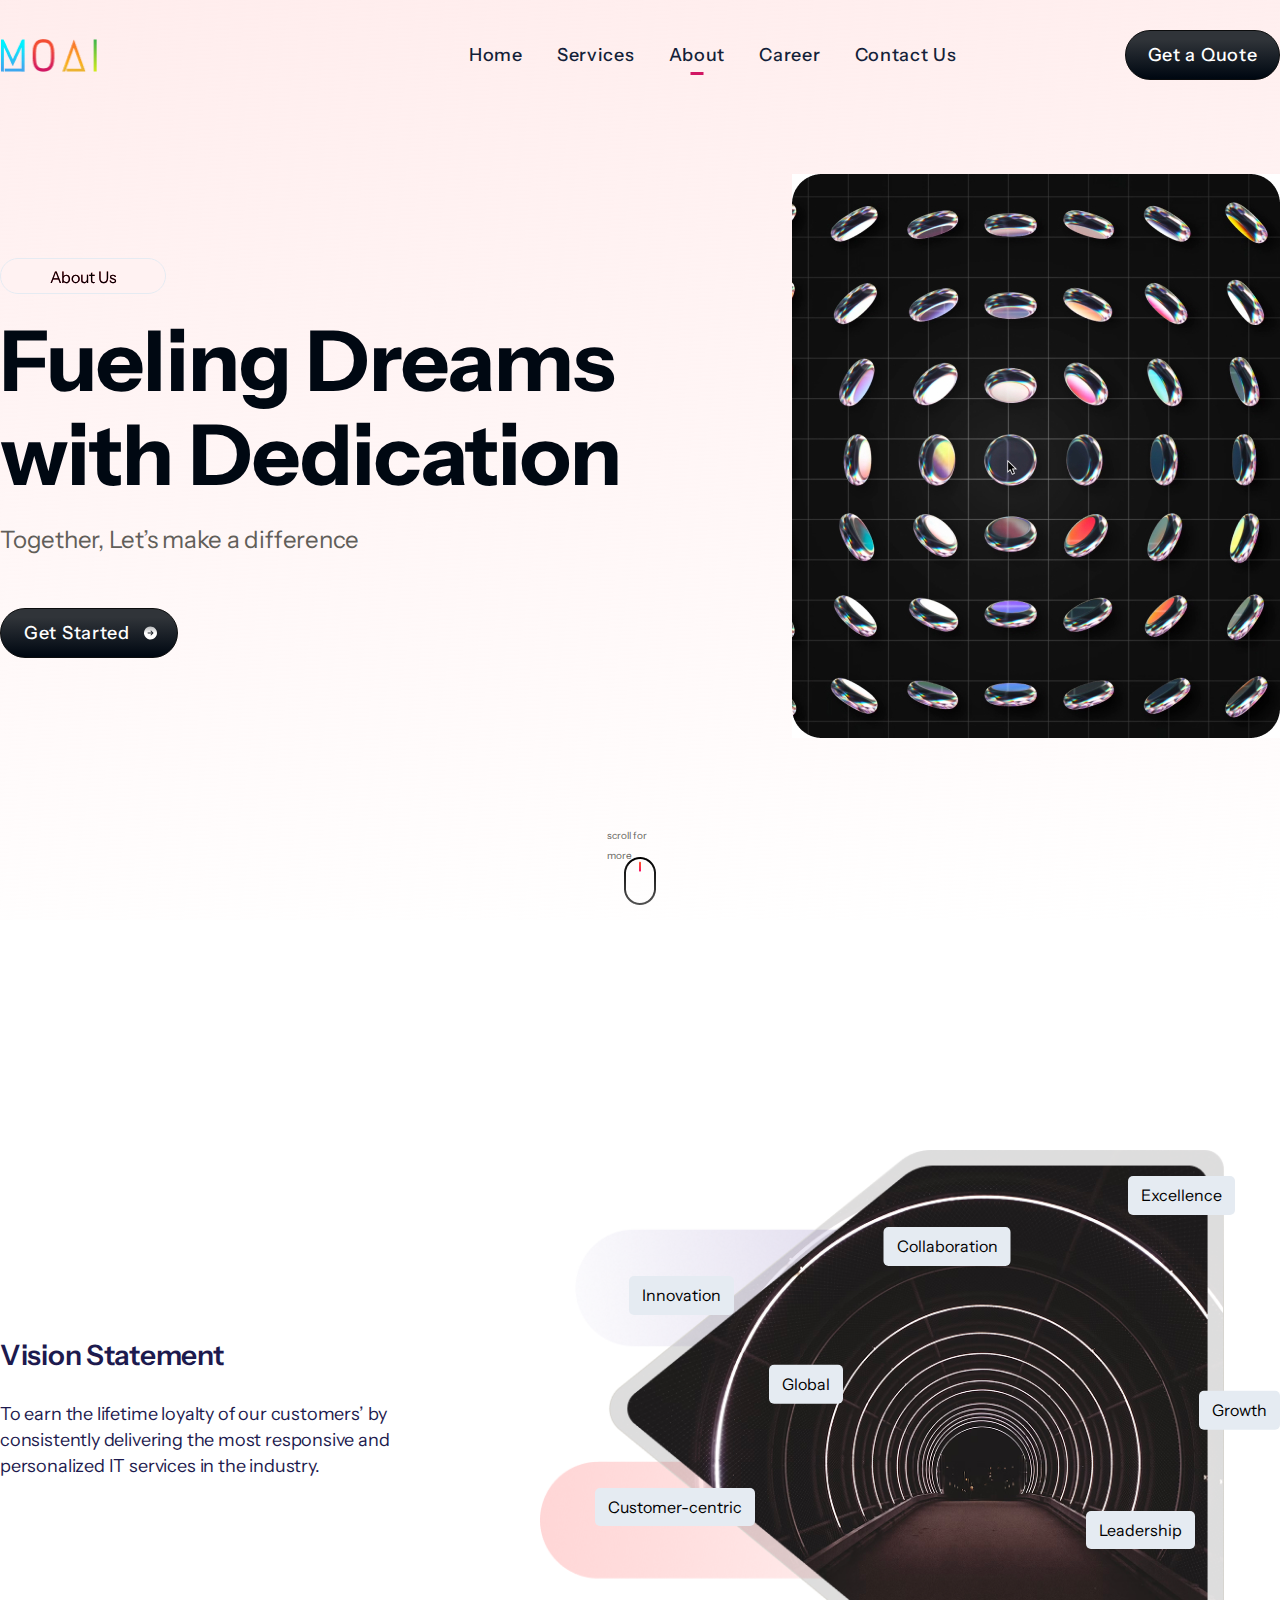
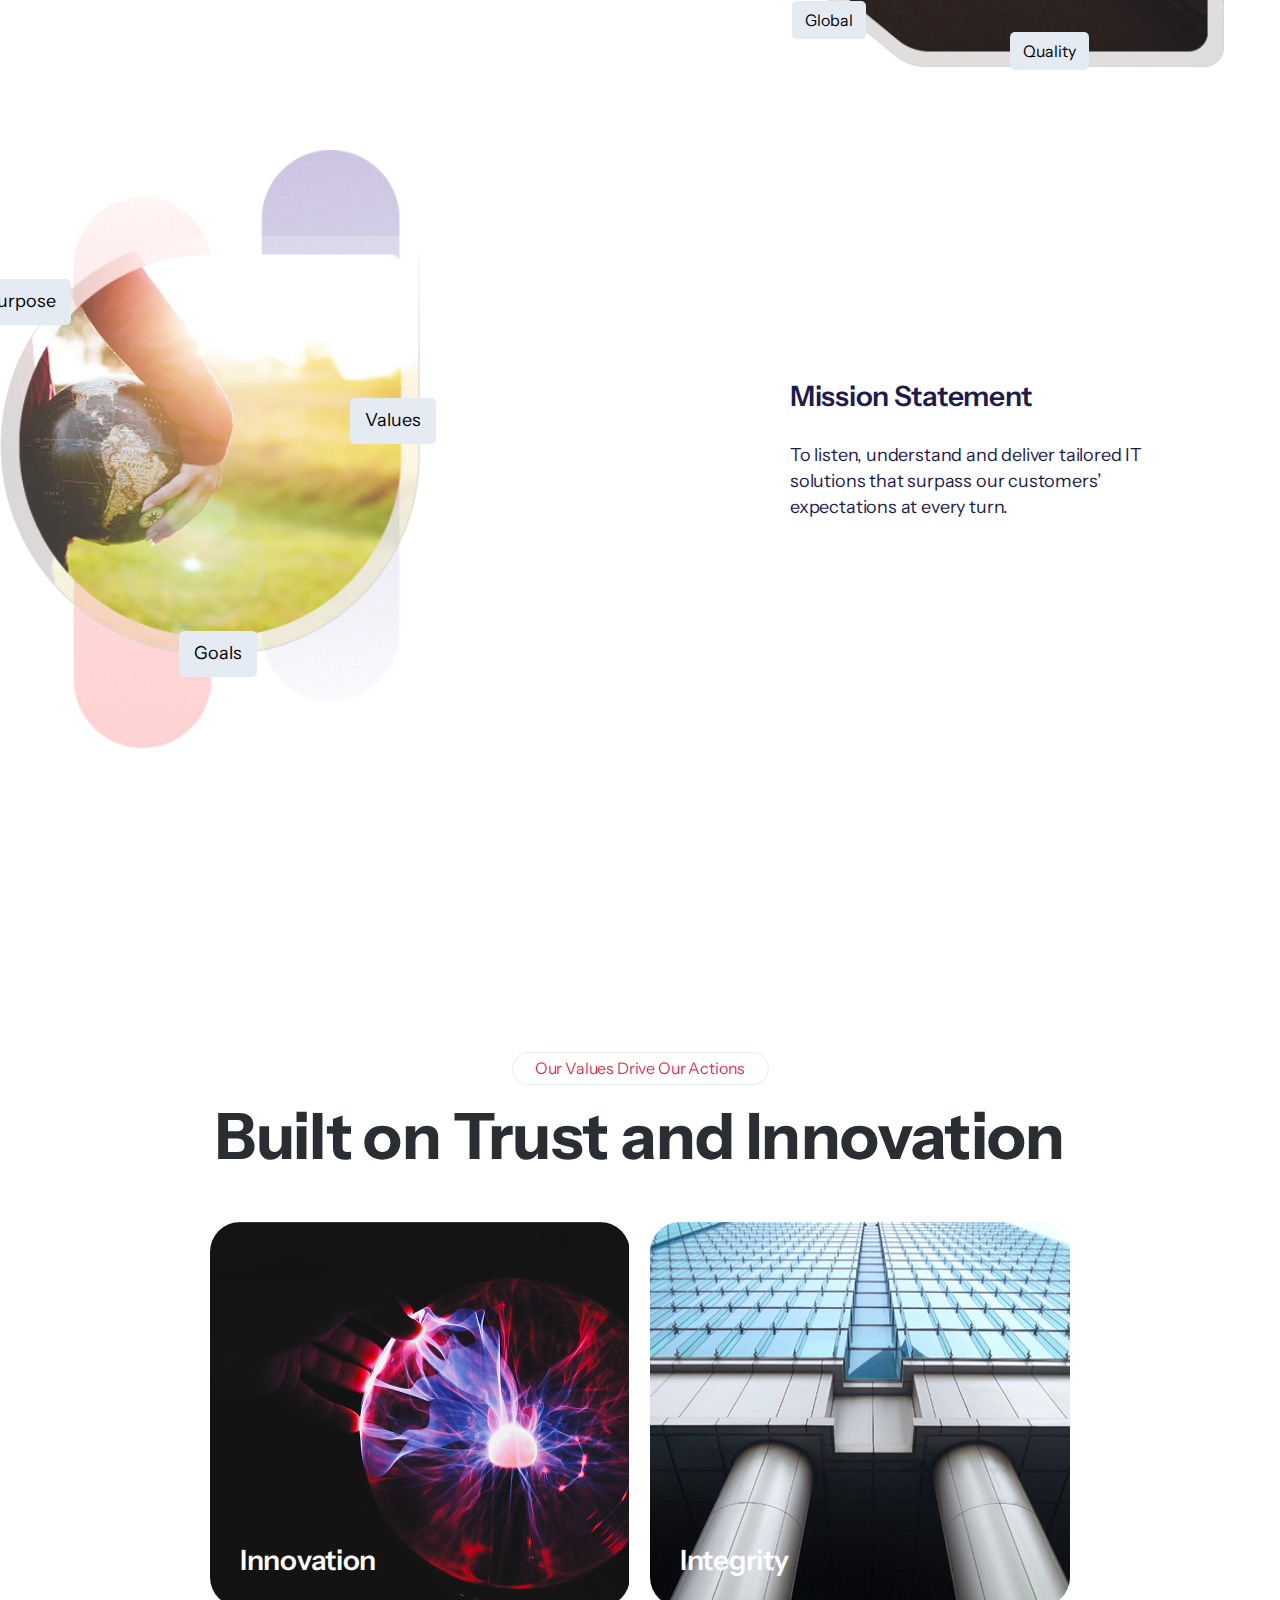
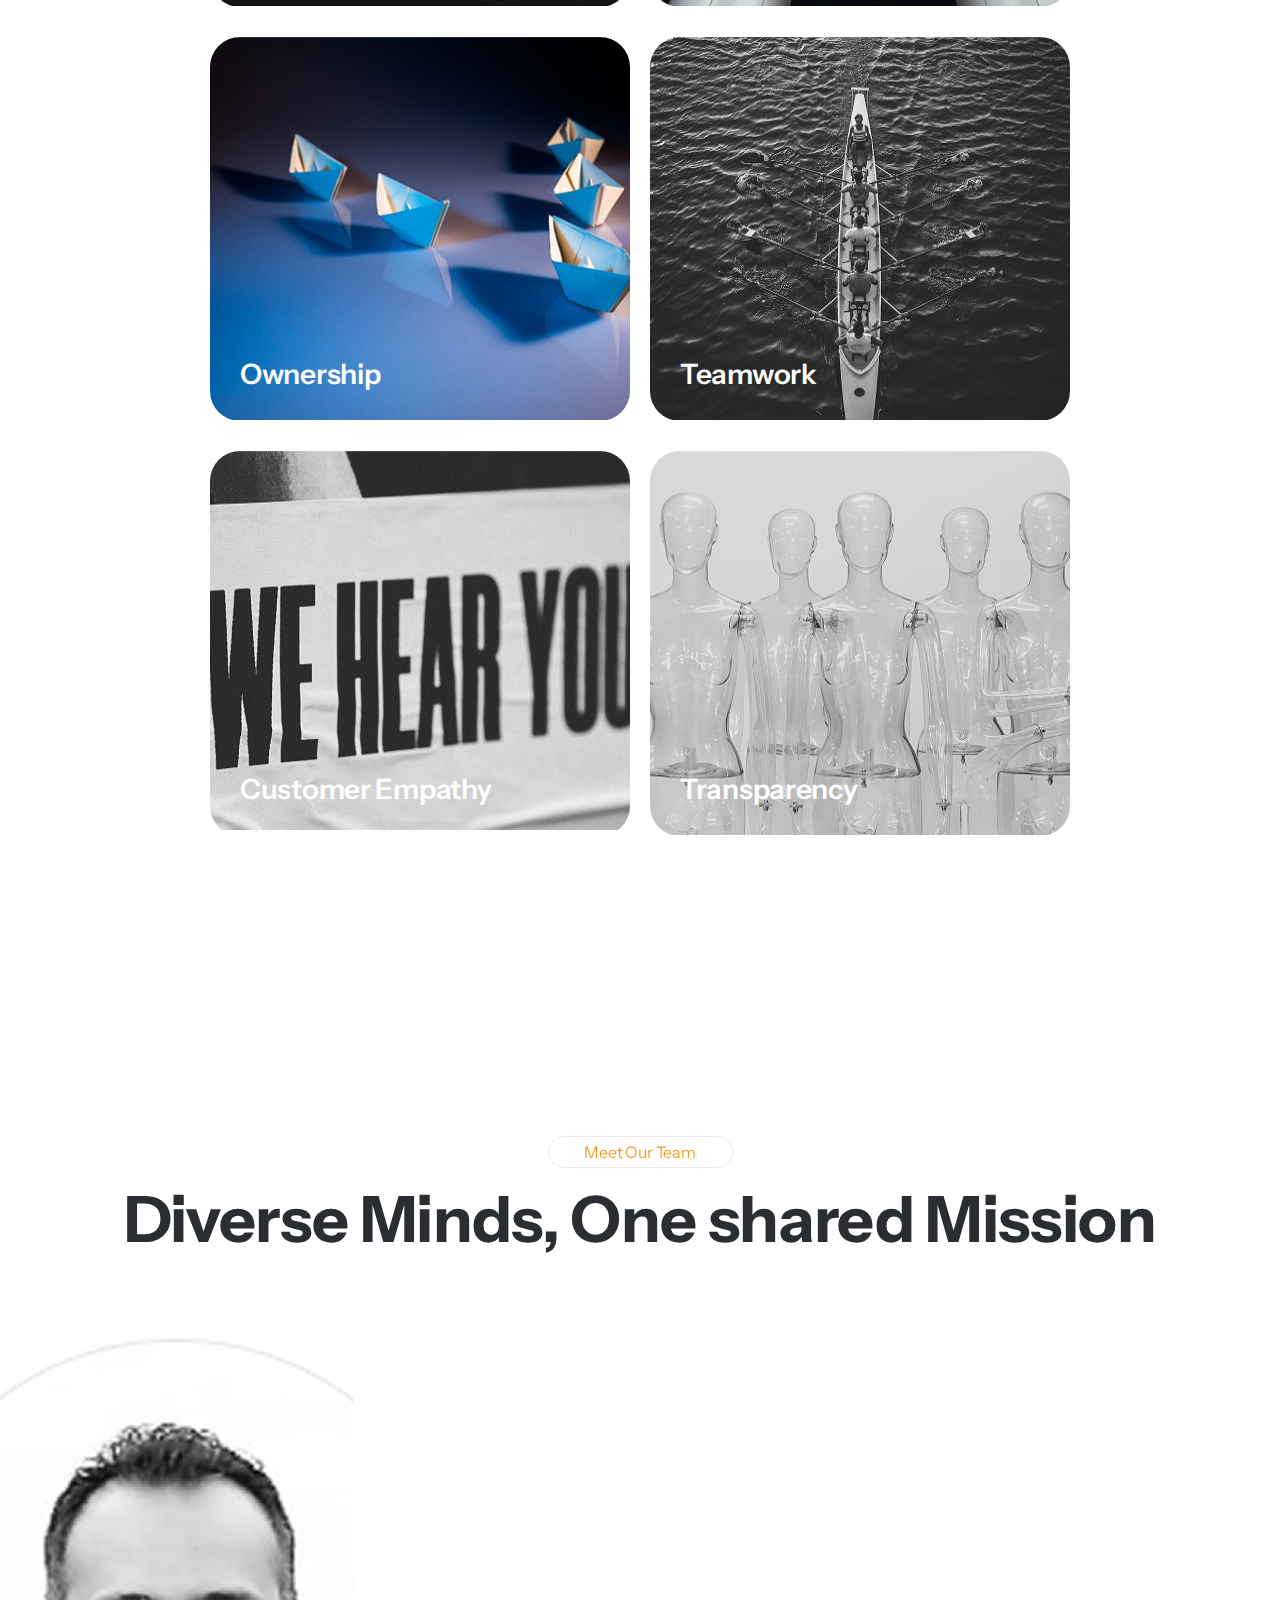
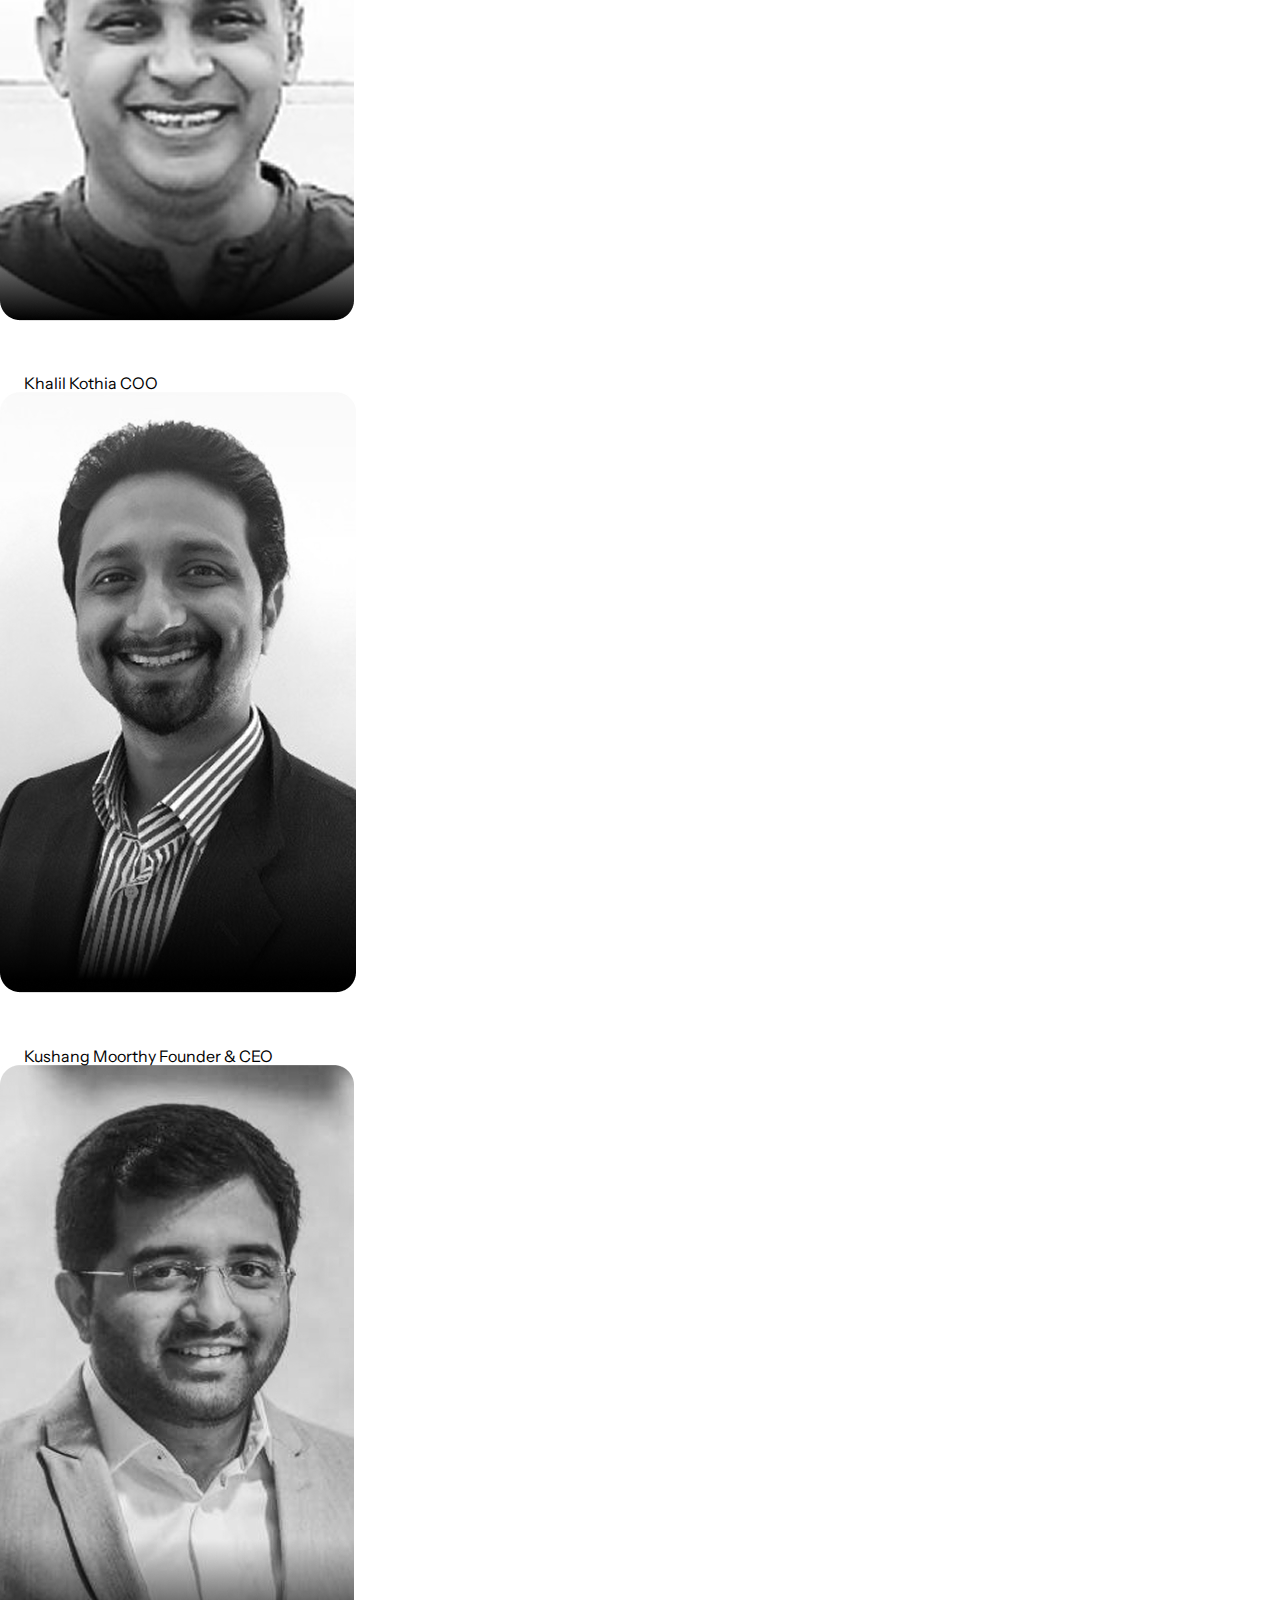
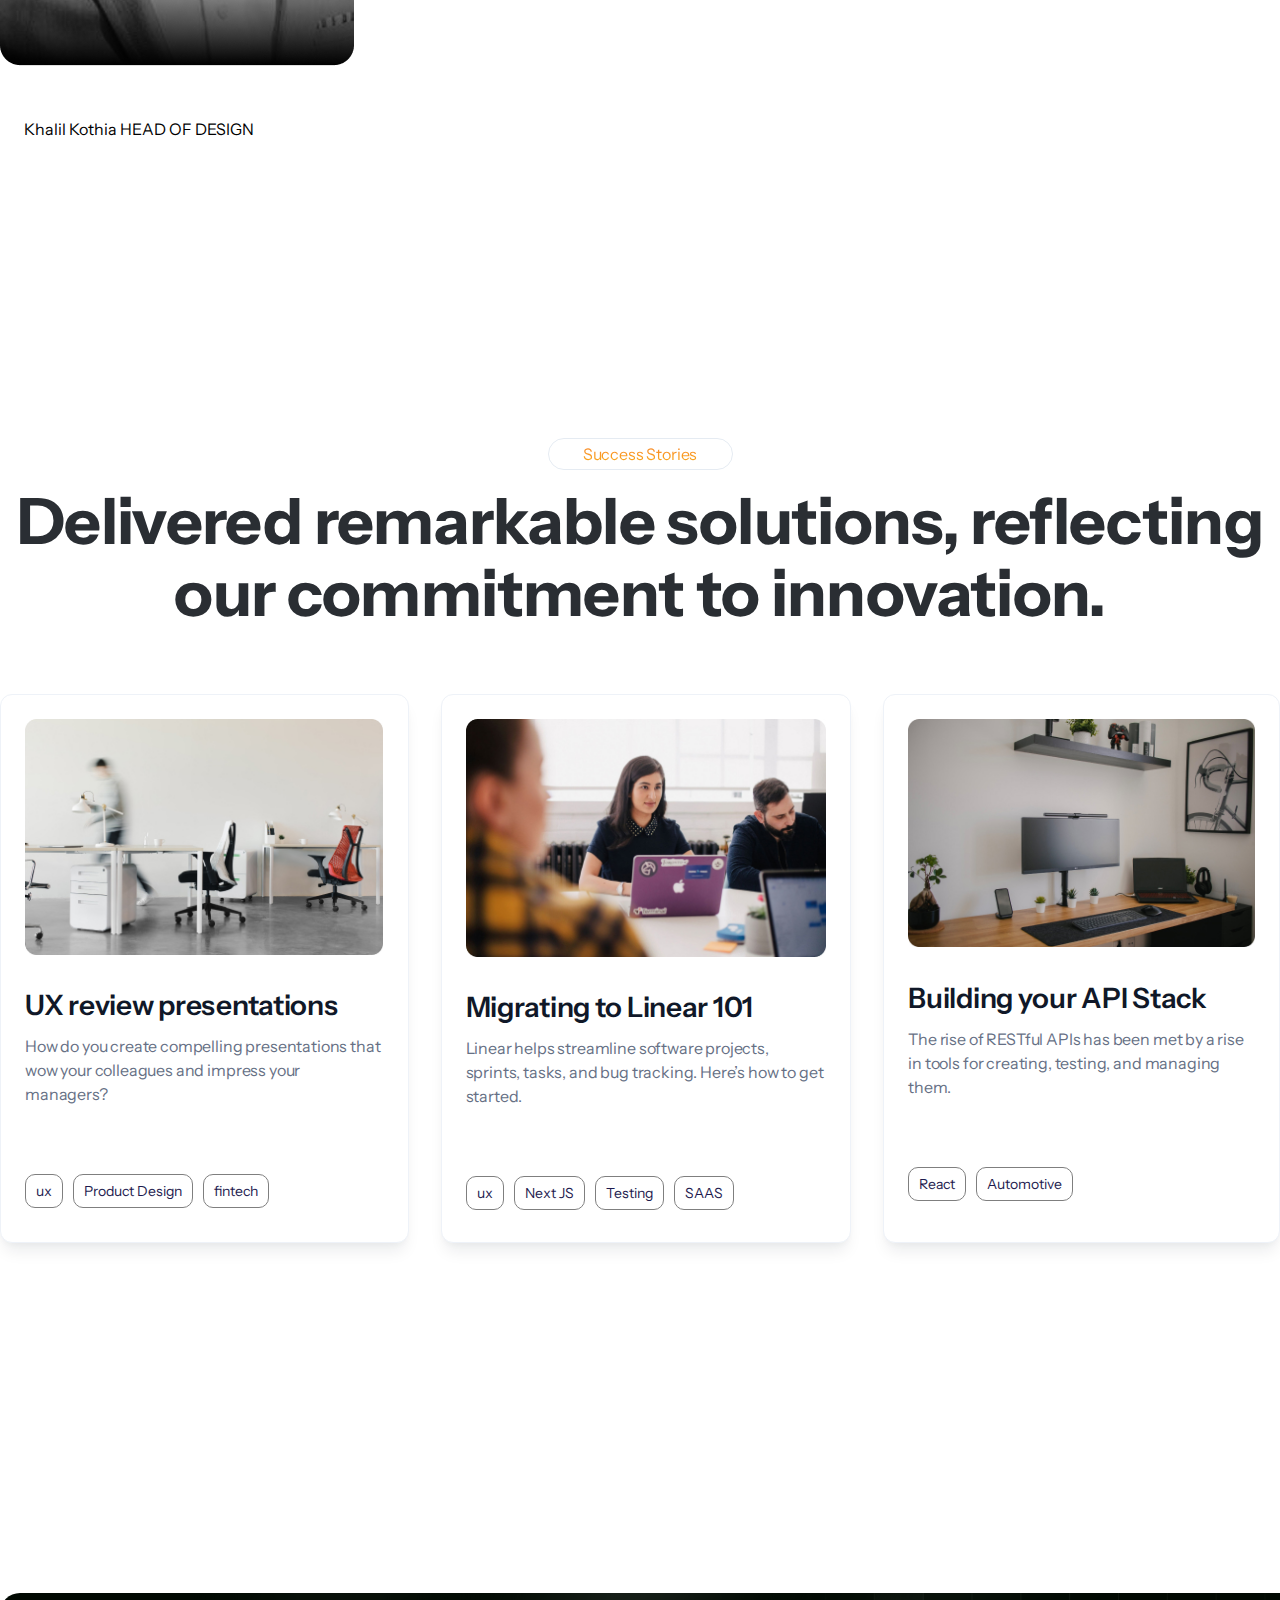
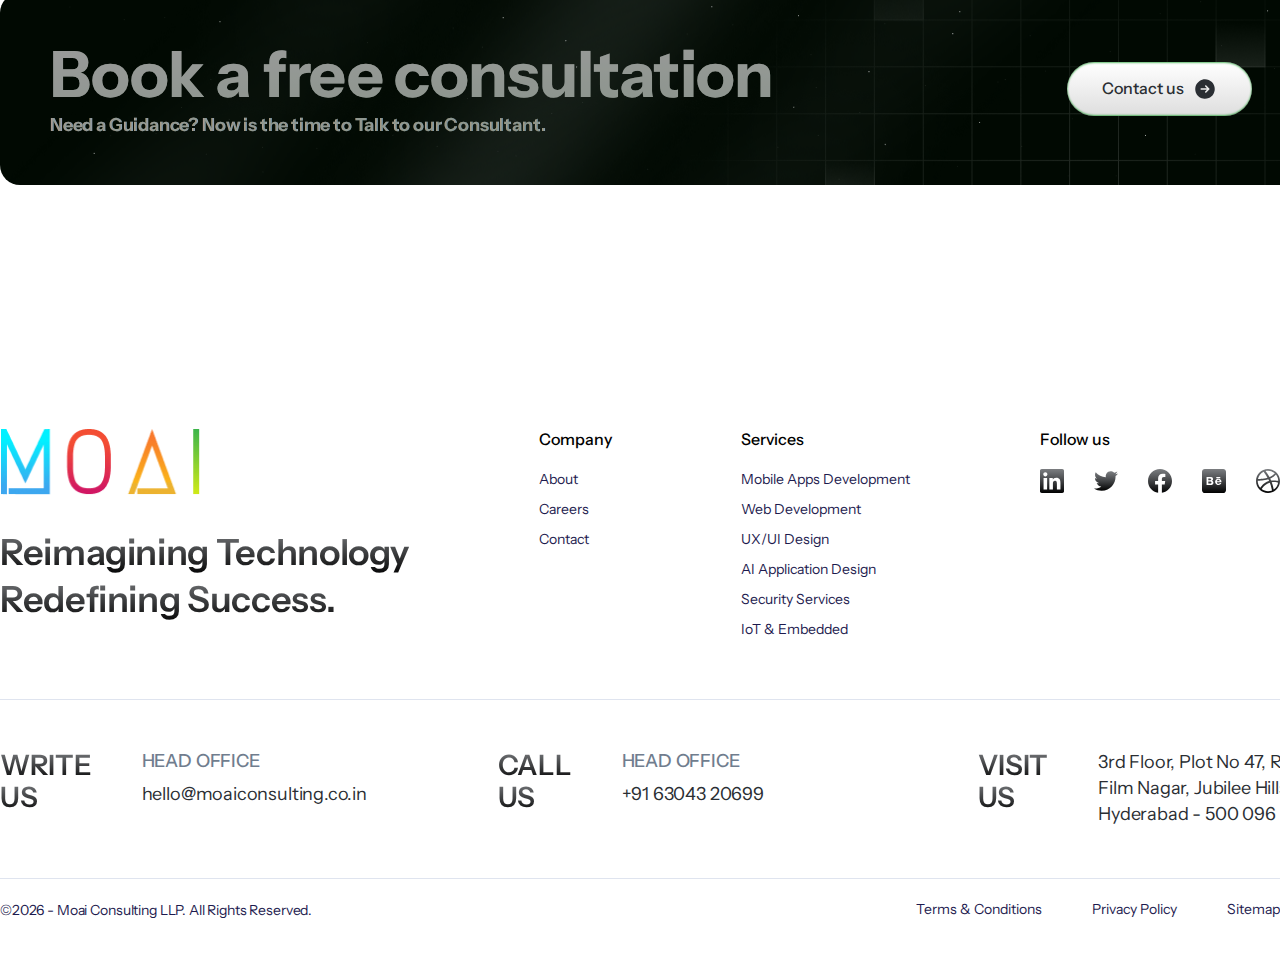
==== commit bc39599c: "commit" ====
--- a/about.html
+++ b/about.html
@@ -97,7 +97,7 @@
             </div>
         </section>
         <!-- end experience -->
-        <section class="offer">
+        <section class="offer padding-large">
             <div class="container">
                 <div class="inner-top">
                     <span class="subtitle offer-subtitle">Our Values Drive Our Actions</span>
@@ -152,188 +152,32 @@
         </section>
 
 
-        <!-- end testimonials -->
-
-        <section class="strategize">
+        <section class="productIdea padding-large">
             <div class="container">
                 <div class="inner-top">
-                    <span class="subtitle strategize-subtitle">Path to excellence</span>
-                    <h2 class="title strategize-title">From strategy to execution to support, we've got all your needs
-                        covered</h2>
-                </div>
-                <div class="quise">
-                    <ul class="quise-list">
-                        <li class="quise-item active">Strategize</li>
-                        <li class="quise-item">Design</li>
-                        <li class="quise-item">Build</li>
-                        <li class="quise-item">SECURE</li>
-                        <li class="quise-item">Support</li>
-                    </ul>
-                    <div class="quise-wrapper">
-                        <figure class="quise-img"><img src="./img/figure.png" alt="figure"></figure>
-                        <div class="quise-content">
-                            <span class="quise-content-title">Strategize</span>
-                            <span class="quise-content-text">Plan and position a successful product in the market</span>
-                            <ul class="quise-content-list">
-                                <li class="quise-content-item">Target Market and Customer Segmentation</li>
-                                <li class="quise-content-item">Competitive Analysis</li>
-                                <li class="quise-content-item">Product Roadmap and Development</li>
-                                <li class="quise-content-item">Go-to-Market Strategy</li>
-                            </ul>
-                        </div>
-                    </div>
-                </div>
-            </div>
-        </section>
-        <!-- end strategize -->
-
-        <section class="services">
-            <div class="container">
-                <div class="inner-top">
-                    <span class="subtitle services-subtitle">Range of Services</span>
-                    <h2 class="title services-title">Full spectrum of services, for all your needs.</h2>
-                </div>
-                <ul class="services-projects">
-                    <li class="project">
-                        <img src="./img/services-1.jpg" alt="services-1">
-                        <div class="">
-                            <h3>Mobile Apps Development</h3>
-                            <p>We don't just code, we create experiences you can bet on.</p>
-                            <a href="">Learn more</a>
-                        </div>
-                    </li>
-                    <li class="project">
-                        <img src="./img/services-2.jpg" alt="services-2">
-                        <div class="">
-                            <h3>Web Development</h3>
-                            <p>With Moai, you can bring ideas to life in the digital world.</p>
-                            <a href="">Learn more</a>
-                        </div>
-                    </li>
-                    <li class="project">
-                        <img src="./img/services-3.jpg" alt="services-3">
-                        <div class="">
-                            <h3>UX/UI Design</h3>
-                            <p>We at Moai, Elevate user experience through simplicity, empathy, and purposeful design
-                            </p>
-                            <a href="">Learn more</a>
-                        </div>
-                    </li>
-                    <li class="project">
-                        <img src="./img/services-4.jpg" alt="services-4">
-                        <div class="">
-                            <h3>Security Services</h3>
-                            <p>Safety first, always: Explore our tech security solutions</p>
-                            <a href="">Learn more</a>
-                        </div>
-                    </li>
-                    <li class="project">
-                        <img src="./img/services-5.jpg" alt="services-5">
-                        <div class="">
-                            <h3>IoT & Embedded</h3>
-                            <p>IoT excellence, embedded in every solution</p>
-                            <a href="">Learn more</a>
-                        </div>
-                    </li>
-                    <li class="project">
-                        <img src="./img/services-6.jpg" alt="services-6">
-                        <div class="">
-                            <h3>AI Application</h3>
-                            <p>Innovate, Create, Iterate: Explore AI development possibilities</p>
-                            <a href="">Learn more</a>
-                        </div>
-                    </li>
-                </ul>
-            </div>
-        </section>
-
-        <!-- end services -->
-
-
-        <section class="strategy">
-            <div class="container">
-                <div class="strategy-wrapper">
-                    <div class="strategy-content">
-                        <div class="inner-top">
-                            <span class="subtitle strategy-subtitle">Flexible Engagement</span>
-                            <h2 class="title strategy-title">Simple & Easy ways to get started, Choose the one as you
-                                like</h2>
-                        </div>
-                    </div>
-                    <div class="strategy-list">
-                        <ul class="strategy-information">
-                            <li class="strategy-info">
-                                <h4>On-Demand</h4>
-                                <p>Pay-as-you-go pricing based on the scope and duration of our engagement.</p>
-
-                                <p> On-demand access to our team of expert IT consultants for development immediate
-                                    problem-solving and strategic guidance.</p>
-                            </li>
-                            <li class="strategy-info">
-                                <h4>Project-Based Collaboration</h4>
-                                <p>Fixed pricing based on project scope and deliverables with defined timelines and
-                                    milestones.</p>
-
-                                <p>Dedicated project team focused on delivering high-quality results within agreed-upon
-                                    timelines.</p>
-                            </li>
-                            <li class="strategy-info">
-                                <h4>Time and Material</h4>
-                                <p>No more wondering what we’re doing or when your app will be done.</p>
-
-                                <p>With us, you can expect frequent check-ins, progress updates, and plenty of
-                                    handholding.</p>
-                            </li>
-                        </ul>
-                    </div>
-                </div>
-            </div>
-        </section>
-
-        <!-- end strategy -->
-
-        <div class="not-sure">
-            <div class="container">
-                <div class="not-sure__wrapper">
-                    <h2>Not sure which one is suitable for you?</h2>
-                    <a href="" class="not-sure__link inner-link">Contact us</a>
-                </div>
-            </div>
-        </div>
-
-        <!-- end not-sure -->
-
-
-
-        <!-- end experience -->
-
-        <section class="productIdea padding-large">
-            <div class="container">
-                <div class="inner-top">
-                    <span class="subtitle productIdea-subtitle">Product Idea</span>
-                    <h2 class="title productIdea-title">Make it a reality, all you need is Moai</h2>
-                </div>
-                <div class="productIdea-wrapper">
-                    <div class="productIdea-idea product">
+                    <span class="subtitle productIdea-subtitle">Meet Our Team</span>
+                    <h2 class="title productIdea-title">Diverse Minds, One shared Mission</h2>
+                </div>
+                <div class="team-wrapper">
+                    <div class="team-idea">
+                        <img src="./img/team-1.jpg" alt="1">
                         <div class="productIdea-content">
-                            <span class="title">Product Strategy & Development</span>
-                            <p class="text">At Moai, we combine our deep product management and technological expertise
-                                to build cost effective, robust and secure products.</p>
-                        </div>
-                    </div>
-                    <div class="productIdea-idea faunder">
+                            <span class="title-name">Khalil Kothia</span>
+                            <span class="text-job">COO</span>
+                        </div>
+                    </div>
+                    <div class="team-idea">
+                        <img src="./img/team-2.jpg" alt="2">
                         <div class="productIdea-content">
-                            <span class="title">Founder Advisement Program</span>
-                            <p class="text">Led by experienced mentors and industry veterans, equips you with the
-                                knowledge and resources needed to make informed decisions and achieve your
-                                entrepreneurial goals.</p>
-                        </div>
-                    </div>
-                    <div class="productIdea-idea scale">
+                            <span class="title-name">Kushang Moorthy</span>
+                            <span class="text-job">Founder & CEO</span>
+                        </div>
+                    </div>
+                    <div class="team-idea">
+                        <img src="./img/team-3.jpg" alt="3">
                         <div class="productIdea-content">
-                            <span class="title">Build to Scale</span>
-                            <p class="text">Ensures that your systems are agile, adaptable, and future-proof, allowing
-                                you to respond swiftly to market changes and seize new opportunities.</p>
+                            <span class="title-name">Khalil Kothia</span>
+                            <span class="text-job">HEAD OF DESIGN</span>
                         </div>
                     </div>
                 </div>
--- a/css/main.min.css
+++ b/css/main.min.css
@@ -1 +1 @@
-@import"https://fonts.googleapis.com/css2?family=Instrument+Sans:wght@400;500;600;700&family=Plus+Jakarta+Sans:wght@400;500;600;700&display=swap";/*! modern-normalize v2.0.0 | MIT License | https://github.com/sindresorhus/modern-normalize */*,::before,::after{box-sizing:border-box}html{font-family:system-ui,"Segoe UI",Roboto,Helvetica,Arial,sans-serif,"Apple Color Emoji","Segoe UI Emoji";line-height:1.15;-webkit-text-size-adjust:100%;-moz-tab-size:4;-o-tab-size:4;tab-size:4}body{margin:0}hr{height:0;color:inherit}abbr[title]{-webkit-text-decoration:underline dotted;text-decoration:underline dotted}b,strong{font-weight:bolder}code,kbd,samp,pre{font-family:ui-monospace,SFMono-Regular,Consolas,"Liberation Mono",Menlo,monospace;font-size:1em}small{font-size:80%}sub,sup{font-size:75%;line-height:0;position:relative;vertical-align:baseline}sub{bottom:-0.25em}sup{top:-0.5em}table{text-indent:0;border-color:inherit}button,input,optgroup,select,textarea{font-family:inherit;font-size:100%;line-height:1.15;margin:0}button,select{text-transform:none}button,[type=button],[type=reset],[type=submit]{-webkit-appearance:button}::-moz-focus-inner{border-style:none;padding:0}:-moz-focusring{outline:1px dotted ButtonText}:-moz-ui-invalid{box-shadow:none}legend{padding:0}progress{vertical-align:baseline}::-webkit-inner-spin-button,::-webkit-outer-spin-button{height:auto}[type=search]{-webkit-appearance:textfield;outline-offset:-2px}::-webkit-search-decoration{-webkit-appearance:none}::-webkit-file-upload-button{-webkit-appearance:button;font:inherit}summary{display:list-item}*{margin:0;padding:0;box-sizing:border-box}ul{list-style:none}a{color:inherit;text-decoration:none}img{max-width:100%}html,body{scroll-behavior:smooth}body{font-family:"Instrument Sans",sans-serif;font-size:16px;font-weight:400}.container{max-width:1300px;width:100%;margin:0 auto}.padding-large{padding:150px 0}.subtitle{display:block;width:185px;margin:0 auto 16px;-webkit-backdrop-filter:blur(9px);backdrop-filter:blur(9px);background:linear-gradient(180deg, #fff 0%, #d7e8fd 100%);border:1px solid #e5ebf2;border-radius:18px;padding:6px 0;letter-spacing:-0.01em;text-align:center;background:linear-gradient(180deg, #f8792b 0%, #fab519 99.99%, rgba(236, 178, 47, 0) 100%);background-clip:text;-webkit-background-clip:text;-webkit-text-fill-color:rgba(0,0,0,0)}.title{font-weight:700;font-size:64px;line-height:1.12;letter-spacing:-0.01em;text-align:center;color:#2a2e33;margin-bottom:64px}.header-gradient{background:url(../img/bg-header.png) no-repeat center,linear-gradient(176deg, #ffeded 0%, rgba(255, 237, 237, 0) 100%),linear-gradient(105deg, #fff 0%, rgba(255, 255, 255, 0) 100%)}.p-150{padding:150px 0}.p-50{padding:50px 0}.link--black{border:1px solid #0c0d0e;border-radius:32px;padding:8px 0px 8px 23px;width:178px;height:50px;background:url(../img/arrow-services.svg) no-repeat right 20px center,linear-gradient(180deg, #303439 17.71%, #000812 97.4%);display:block;font-weight:500;font-size:18px;line-height:1.78;letter-spacing:.04em;color:#fff}.arrow-up{width:50px;height:50px;position:fixed;right:-100px;bottom:100px;z-index:3;background:#dcebfe url(../img/arrow-up.svg) no-repeat center;transition:.3s linear;border-radius:50%;padding:10px;border:1px solid #607d8b;cursor:pointer}.arrow-up.active{right:50px}.slick-slider{position:relative;display:block;box-sizing:border-box;-webkit-touch-callout:none;-webkit-user-select:none;-moz-user-select:none;user-select:none;touch-action:pan-y;-webkit-tap-highlight-color:rgba(0,0,0,0)}.slick-list{position:relative;overflow:hidden;display:block;margin:0;padding:0}.slick-list:focus{outline:none}.slick-list.dragging{cursor:pointer;cursor:hand}.slick-slider .slick-track,.slick-slider .slick-list{transform:translate3d(0, 0, 0)}.slick-track{position:relative;left:0;top:0;display:block;margin-left:auto;margin-right:auto}.slick-track:before,.slick-track:after{content:"";display:table}.slick-track:after{clear:both}.slick-loading .slick-track{visibility:hidden}.slick-slide{float:left;height:100%;min-height:1px;display:none}[dir=rtl] .slick-slide{float:right}.slick-slide img{display:block}.slick-slide.slick-loading img{display:none}.slick-slide.dragging img{pointer-events:none}.slick-initialized .slick-slide{display:block}.slick-loading .slick-slide{visibility:hidden}.slick-vertical .slick-slide{display:block;height:auto;border:1px solid rgba(0,0,0,0)}.slick-arrow.slick-hidden{display:none}.header{position:relative}.header-wrapper{display:flex;justify-content:space-between;align-items:center}.header-wrapper-bottom{display:flex;justify-content:space-between;align-items:center;padding:94px 0 179px}.header-fixed{padding-top:30px}.header-logo{width:97px;height:32px}.header-link{text-align:center;border:1px solid #0c0d0e;border-radius:32px;padding:8px 0;width:155px;height:50px;background:linear-gradient(180deg, #303439 17.71%, #000812 97.4%);font-weight:500;font-size:18px;line-height:1.78;letter-spacing:.04em;color:#fff}.header .nav{flex:.7;display:flex;justify-content:space-between;align-items:center}.header .menu{display:flex}.header .menu-link{padding:17px;font-weight:500;font-size:18px;line-height:1.78;letter-spacing:.04em;color:#141f39;position:relative}.header .menu-link::after{content:"";width:13px;height:3px;background-color:rgba(0,0,0,0);position:absolute;bottom:8px;left:50%;transform:translateX(-50%);transition:.3s linear}.header .menu-link:hover::after,.header .menu-link.active::after{background-color:#d11763}.header-content{max-width:575px;width:100%}.header-subtitle{border:1px solid #e5ebf2;border-radius:18px;padding:6px 0px;width:166px;height:36px;display:block;text-align:center;-webkit-backdrop-filter:blur(9px);backdrop-filter:blur(9px);line-height:1.5;letter-spacing:-0.01em;background:linear-gradient(0deg, #d11763 0%, #f34d33 100%);-webkit-background-clip:text;background-clip:text;margin-bottom:20px}.header-title{font-weight:700;font-size:84px;line-height:1.12;letter-spacing:-0.01em;color:#000812;margin-bottom:20px}.header-text{font-size:24px;line-height:1.5;letter-spacing:-0.01em;color:#615e59;margin-bottom:50px}.header .link-scrolle{display:block;width:66px;height:79px;background:url(../img/btn.png) no-repeat bottom center;font-size:10px;color:#615e59;line-height:2;position:absolute;left:50%;transform:translateX(-50%);bottom:15px;transition:.3s linear}.header .link-scrolle:hover{background:url(../img/btn-black.png) no-repeat bottom center}.header-wrapper-bottom.about .header-content{max-width:650px}.header-wrapper-bottom.about .header-img{max-width:488px;width:100%}.testimonials{padding:150px 0 220px}.testimonials-slider{margin-bottom:48px}.testimonials .slider-text{text-align:center}.testimonials p{font-size:40px;line-height:1.4;letter-spacing:-0.02em;text-align:center;color:#2a2e33;max-width:1140px;width:100%;margin:0 auto}.testimonials .slick-btn{position:absolute;top:50%;transform:translateY(-50%) rotate(180deg);z-index:2}.testimonials .slick-btn.next{right:0}.testimonials .slick-btn.prev{left:0}.testimonials .avatar{opacity:.8;transition:.3s linear;position:relative}.testimonials .avatar img{width:40px;height:40px;transition:.3s linear;position:absolute;left:50%;transform:translateX(-50%)}.testimonials .avatar span{overflow:hidden;width:0;display:block}.testimonials .slick-slide{margin:0 20px}.testimonials .slick-center .avatar{opacity:1;width:260px;padding-left:76px}.testimonials .slick-center .avatar img{width:56px;height:56px;left:0;transform:translateX(0)}.testimonials .slick-center .avatar span{width:auto}.testimonials .slick-center .avatar-title{font-weight:500;font-size:18px;line-height:1.78;letter-spacing:.04em;color:#101828}.testimonials .slick-center .avatar-job{font-size:16px;line-height:1.5;letter-spacing:-0.01em;color:#667085}.strategize-subtitle{margin:0 0 16px;background:linear-gradient(180deg, #3db54a 0%, #d0ea16 100%);background-clip:text;-webkit-background-clip:text;-webkit-text-fill-color:rgba(0,0,0,0)}.strategize-title{max-width:641px;width:100%;text-align:left}.strategize .inner-top{background:url(../img/cube.png) no-repeat right top;margin-bottom:50px}.strategize .quise{border-radius:50px;border:2px solid rgba(68,184,72,.12);padding:40px 52px 40px 50px}.strategize .quise-list{display:flex;justify-content:space-between;position:relative}.strategize .quise-list::after{content:"";position:absolute;top:50%;left:0;width:100%;height:5px;background:#d6e5d7;transform:translateY(-50%);z-index:0}.strategize .quise-item{border:1.5px solid #e5ebf2;border-radius:40px;width:160px;height:60px;background:linear-gradient(180deg, #fff 0%, #d7e8fd 100%);display:flex;justify-content:center;align-items:center;font-weight:600;font-size:18px;line-height:3.1;letter-spacing:.02em;text-transform:uppercase;color:#2a2e33;position:relative;z-index:2;cursor:pointer}.strategize .quise-item.active{background:#fbbc00;color:#fff}.strategize .quise-wrapper{display:flex;align-items:flex-start;gap:42px;margin-top:7px}.strategize .quise-img{max-width:397px;width:100%}.strategize .quise-content{max-width:422px;width:100%;padding-top:44px}.strategize .quise-content-title{font-weight:600;font-size:36px;line-height:1.33;letter-spacing:-0.01em;color:#2a2e33;display:block;margin-bottom:10px}.strategize .quise-content-text{font-weight:400;font-size:16px;line-height:1.5;letter-spacing:-0.01em;color:#707d8e;display:block;margin-bottom:20px}.strategize .quise-content-item{font-weight:400;font-size:16px;line-height:1.5;letter-spacing:-0.01em;color:#2a2e33;padding-left:30px;margin-bottom:10px;background:url(../img/arrow-item.svg) no-repeat left center}.strategize .quise-content-item:last-child{margin-bottom:0}.services{padding:150px 0}.services-title{max-width:904px;width:100%;margin:0 auto 64px}.services-projects{display:flex;flex-wrap:wrap;justify-content:center;gap:30px 20px;row-gap:30px;-moz-column-gap:20px;column-gap:20px}.services .project{max-width:420px;width:100%;height:412px;position:relative;box-shadow:0 4px 6px -2px rgba(16,24,40,.03),0 12px 20px -4px rgba(16,24,40,.15);background:#fff;border:1px solid #eff4f9;border-radius:12px}.services .project div{padding:24px}.services .project h3{font-weight:600;font-size:28px;line-height:1.14;letter-spacing:-0.01em;color:#1d1a4e;margin-bottom:10px}.services .project p{line-height:1.5;letter-spacing:-0.01em;color:#707d8e;margin-bottom:20px}.services .project a{position:absolute;left:24px;bottom:24px;width:109px;height:20px;font-weight:500;font-size:16px;line-height:1.25;color:#1d1a4e;display:block;background:url(../img/circle-arrow-right.svg) no-repeat right center}.strategy-wrapper{display:flex;gap:40px;margin-bottom:150px}.strategy-content{max-width:640px;width:100%;background:url(../img/mix.jpg) no-repeat left bottom}.strategy-subtitle{margin:0 auto 16px 0}.strategy-title{text-align:left}.strategy-list{max-width:605px;width:100%}.strategy-info{padding:40px 30px 40px 113px;background-repeat:no-repeat;background-position:40px 40px;transition:.3s linear}.strategy-info:hover{box-shadow:0 0 30px 0 rgba(0,0,0,.06);background-color:rgba(255,255,255,0)}.strategy-info:first-child{background-image:url(../img/blue.png)}.strategy-info:nth-child(2){background-image:url(../img/orange.png)}.strategy-info:last-child{background-image:url(../img/pink.png)}.strategy-info h4{font-weight:600;font-size:28px;line-height:1.14;letter-spacing:-0.01em;color:#1d1a4e;margin-bottom:11px}.strategy-info p{font-size:18px;line-height:1.44;letter-spacing:-0.01em;color:#4f4f4f}.strategy-info p:first-of-type{margin-bottom:25px}.strategy-wrapper{display:flex;gap:40px;margin-bottom:150px}.strategy-content{max-width:640px;width:100%;background:url(../img/mix.jpg) no-repeat left bottom}.strategy-subtitle{margin:0 auto 16px 0}.strategy-title{text-align:left}.strategy-list{max-width:605px;width:100%}.strategy-info{padding:40px 30px 40px 113px;background-repeat:no-repeat;background-position:40px 40px;transition:.3s linear}.strategy-info:hover{box-shadow:0 0 30px 0 rgba(0,0,0,.06);background-color:rgba(255,255,255,0)}.strategy-info:first-child{background-image:url(../img/blue.png)}.strategy-info:nth-child(2){background-image:url(../img/orange.png)}.strategy-info:last-child{background-image:url(../img/pink.png)}.strategy-info h4{font-weight:600;font-size:28px;line-height:1.14;letter-spacing:-0.01em;color:#1d1a4e;margin-bottom:11px}.strategy-info p{font-size:18px;line-height:1.44;letter-spacing:-0.01em;color:#4f4f4f}.strategy-info p:first-of-type{margin-bottom:25px}.not-sure__wrapper{display:flex;padding:46px 48px 46px 50px;background:#010902 url(../img/bg-sure.png) no-repeat center;gap:50px;border-radius:20px;align-items:center}.not-sure .container{padding:50px 0px;width:1300px;height:336px}.not-sure h2{font-weight:700;font-size:64px;line-height:1.12;letter-spacing:-0.01em;color:#dff0e1;background-image:radial-gradient(123.44% 123.44% at 56.63% 100%, rgb(223, 240, 225) 6.77%, rgb(255, 255, 255) 100%);background-clip:text;-webkit-background-clip:text;-webkit-text-fill-color:rgba(0,0,0,.39);width:967px}.not-sure h2 span{font-size:18px;line-height:1.6;letter-spacing:-0.01em;color:#fff;display:block}.not-sure__link{font-weight:500;line-height:normal;color:#2a2e33;border-radius:32px;padding:16px 0 16px 35px;width:185px;height:54px;box-shadow:inset 0 1px 2px 0 rgba(2,147,22,.6196078431),inset 0 -1px 2px 0 rgba(2,147,22,.6196078431);background:url(../img/arrow-contact.svg) no-repeat right 35px center,linear-gradient(180deg, #fff 0%, #dedede 100%)}.experience{padding:150px 0}.experience-subtitle{margin:0 0 16px}.experience-title{text-align:left}.experience-content{display:flex;align-items:center;gap:50px}.experience-content:nth-of-type(odd){flex-direction:row-reverse;margin:80px 0}.experience-content p{margin-top:30px;width:100%;max-width:418px;font-size:18px;line-height:1.44;letter-spacing:-0.01em;color:#1d1a4e}.experience-content__about{justify-content:space-between}.experience .content{max-width:490px;width:100%}.experience .content h3{font-family:"Instrument Sans",sans-serif;font-size:28px;font-weight:600;line-height:1.14;letter-spacing:-0.01em;color:#1d1a4e}.experience .content figure{max-width:640px;width:100%}.experience-img__about{position:relative;max-width:761px;width:100%;padding-right:56px}.experience-list{position:absolute;top:0;left:0;width:100%;height:100%;z-index:2}.experience #ex{position:absolute;top:26px;right:45px}.experience-item{border-radius:5px;background:#e5ebf2;display:inline-block;padding:10px 13px}.experience #gr{top:50%;position:absolute;right:0;transform:translateY(-50%)}.experience #lead{position:absolute;right:85px;bottom:121px}.experience #qa{position:absolute;bottom:0;right:191px}.experience #gl{position:absolute;bottom:31px;left:252px}.experience #cast{position:absolute;left:55px;bottom:144px}.experience #glb{position:absolute;left:229px;top:45%;transform:translateY(-50%)}.experience #inov{position:absolute;left:89px;top:126px}.experience #col{position:absolute;top:77px;left:55%;transform:translateX(-50%)}.experience-content__bottom{position:relative;max-width:436px;width:100%;padding-right:16px}.experience-content__bottom img{width:100%}.experience-content__bottom .experience-item{padding:10px 15px;line-height:1.44;font-size:18px}.experience #Values{position:absolute;right:0;top:45%;transform:translateY(-50%)}.experience #Goals{position:absolute;left:50%;transform:translateX(-50%);bottom:75px}.experience #Purpose{position:absolute;left:-30px;top:129px}.productIdea-wrapper{display:flex;gap:20px}.productIdea-idea{height:670px;max-width:420px;width:100%;border-radius:30px;padding-top:240px;transition:.3s linear;cursor:pointer}.productIdea-idea:hover{box-shadow:7px 9px 10px 4px rgba(0,0,0,.4705882353);transform:scale(1.02)}.productIdea-content{position:relative;padding:50px 24px 0}.productIdea-content .title{display:block;text-align:center;font-size:40px;line-height:1.4;letter-spacing:-0.02em;color:#1d1a4e}.productIdea-content .text{position:absolute;bottom:50px;text-align:center;left:50%;transform:translateX(-50%);width:372px}.productIdea .product{background:url(../img/type-mashin.jpg) no-repeat center top}.productIdea .product .productIdea-content{background:linear-gradient(121deg, #f1bc00 0%, #f7cca4 100%);border-radius:30px;height:430px}.productIdea .faunder{background:url(../img/rectangle.jpg) no-repeat center top}.productIdea .faunder .productIdea-content{background:linear-gradient(118deg, #937bff 0%, #c1b4ff 100%);border-radius:30px;height:430px}.productIdea .scale{background:url(../img/scale.jpg) no-repeat center top}.productIdea .scale .productIdea-content{background:linear-gradient(118deg, #6ff440 0%, #e6f7a4 100%);border-radius:30px;height:430px}.delivered-wrapper{display:flex;gap:32px;justify-content:center}.delivered-idea{border:1px solid #eef2f8;border-radius:12px;padding:24px 24px 32px 24px;box-shadow:0 4px 6px -2px rgba(16,24,40,.03),0 12px 16px -4px rgba(16,24,40,.08);background:#fff}.delivered-idea .title{font-weight:600;font-size:28px;line-height:1.14;letter-spacing:-0.01em;color:#101828;margin:32px 0 12px;display:block;text-align:left}.delivered-idea .text{line-height:1.5;letter-spacing:-0.01em;color:#667085;margin-bottom:68px}.delivered-idea .tabs{display:flex;gap:10px}.delivered-idea .tabs li{font-size:14px;line-height:1.43;color:#1d1a4e;border-radius:10px;padding:6px 10px;border:1px solid #7f7f7f}.service-subtitle{width:234px;line-height:1.5;background:linear-gradient(180deg, #3db54a 0%, #d0ea16 100%);background-clip:text;-webkit-background-clip:text;-webkit-text-fill-color:rgba(0,0,0,0)}.service-content{display:flex;gap:40px;align-items:center}.service-content:nth-child(even){flex-direction:row-reverse;margin-bottom:250px}.service-content:nth-child(even):not(:first-child){margin-top:250px}.service-content .content{max-width:630px;width:100%;padding:51px 99px 51px 40px}.service-content .content h3{font-weight:600;font-size:28px;line-height:1.14;color:#1d1a4e}.service-content .content p{font-size:40px;line-height:1.4;color:#707d8e;margin:15px 0 50px}.service-content .btn-serice{text-align:left}.service-content .tab-pils{display:flex;flex-wrap:wrap;align-items:center;gap:10px;margin-bottom:50px}.service-content .tab-pils li{font-size:14px;line-height:143%;color:#000;border:1px solid #e0e0e0;border-radius:100px;padding:10px 20px}.service-content figure{padding-right:54px;max-width:630px;width:100%}.offer .cards{display:flex;flex-wrap:wrap;justify-content:center;-moz-column-gap:20px;column-gap:20px;row-gap:30px}.offer .card-img{max-width:420px;width:100%;position:relative;border-radius:30px;transition:.3s linear}.offer .card-img::before{content:"";position:absolute;z-index:1;top:0;left:0;width:100%;height:100%;border-radius:20px;background:linear-gradient(180deg, rgba(0, 0, 0, 0) 34.67%, rgba(0, 0, 0, 0.3) 65.62%, rgba(0, 0, 0, 0.7) 100%)}.offer .card-img img{border-radius:30px;height:100%}.offer .card-img figcaption{position:absolute;left:30px;bottom:30px;width:360px;color:#fff;z-index:2}.offer .card-img .card-title{font-weight:600;font-size:28px;line-height:1.14;letter-spacing:-0.01em}.offer .card-img .card-text{visibility:hidden;font-weight:400;font-size:18px;line-height:1.44;letter-spacing:-0.01em;overflow:hidden;animation:fadeout .3s linear forwards}.offer .card-img:hover .card-text{visibility:visible;animation:fadein .3s linear forwards}.offer-subtitle{width:257px;background:linear-gradient(0deg, #d11763 0%, #f34d33 100%);background-clip:text;-webkit-background-clip:text;-webkit-text-fill-color:rgba(0,0,0,0)}.offer-title{margin-bottom:50px}@keyframes fadein{from{height:0;opacity:0;margin:0}to{height:78px;opacity:1;margin:10px}}@keyframes fadeout{from{height:78;opacity:1;margin:10px}to{height:0;opacity:0;margin:0}}.footer-top{display:flex;justify-content:space-between;padding-bottom:50px}.footer .logo figure{width:200px;margin-bottom:30px}.footer .logo span{display:block;font-weight:600;font-size:36px;line-height:1.33;letter-spacing:-0.01em;background:linear-gradient(180deg, rgba(42, 46, 51, 0.62) 0%, #000 100%);background-clip:text;-webkit-background-clip:text;-webkit-text-fill-color:rgba(0,0,0,0)}.footer-title{font-weight:500;line-height:1.25;color:#000;display:block;margin-bottom:20px}.footer-menu a{font-size:14px;line-height:1.43;color:#1d1a4e}.footer-menu li:not(last-child){margin-bottom:10px}.footer-social{display:flex;gap:30px}.footer-middle{display:flex;justify-content:space-between;padding:50px 0;gap:80px;border-bottom:1px solid #dfe4ef;border-top:1px solid #dfe4ef}.footer-middle .block{display:flex;gap:50px}.footer-info span{display:block;margin-bottom:0px;font-weight:600;font-size:28px;line-height:1.14;letter-spacing:-0.01em;background:linear-gradient(180deg, rgba(42, 46, 51, 0.62) 0%, #000 100%);background-clip:text;-webkit-background-clip:text;-webkit-text-fill-color:rgba(0,0,0,0)}.footer-subtitle{color:#707d8e;font-weight:500;line-height:1.25;margin-bottom:10px}.footer-head{width:276px;font-size:18px;line-height:1.44;letter-spacing:-0.01em;color:#2a2e33;font-style:normal}.footer-head a{font-size:18px;line-height:1.44;letter-spacing:-0.01em;color:#2a2e33}.footer-bottom{display:flex;padding:20px 0 55px;justify-content:space-between;gap:50px}.footer-bottom .copyright{font-size:14px;line-height:1.71;letter-spacing:-0.01em;color:#1d1a4e}.footer-bottom .footer-menu{display:flex;gap:50px;font-size:14px;line-height:1.43;color:#1d1a4e}.footer-bottom .footer-menu li{margin-bottom:0}/*# sourceMappingURL=main.min.css.map */+@import"https://fonts.googleapis.com/css2?family=Instrument+Sans:wght@400;500;600;700&family=Plus+Jakarta+Sans:wght@400;500;600;700&display=swap";/*! modern-normalize v2.0.0 | MIT License | https://github.com/sindresorhus/modern-normalize */*,::before,::after{box-sizing:border-box}html{font-family:system-ui,"Segoe UI",Roboto,Helvetica,Arial,sans-serif,"Apple Color Emoji","Segoe UI Emoji";line-height:1.15;-webkit-text-size-adjust:100%;-moz-tab-size:4;-o-tab-size:4;tab-size:4}body{margin:0}hr{height:0;color:inherit}abbr[title]{-webkit-text-decoration:underline dotted;text-decoration:underline dotted}b,strong{font-weight:bolder}code,kbd,samp,pre{font-family:ui-monospace,SFMono-Regular,Consolas,"Liberation Mono",Menlo,monospace;font-size:1em}small{font-size:80%}sub,sup{font-size:75%;line-height:0;position:relative;vertical-align:baseline}sub{bottom:-0.25em}sup{top:-0.5em}table{text-indent:0;border-color:inherit}button,input,optgroup,select,textarea{font-family:inherit;font-size:100%;line-height:1.15;margin:0}button,select{text-transform:none}button,[type=button],[type=reset],[type=submit]{-webkit-appearance:button}::-moz-focus-inner{border-style:none;padding:0}:-moz-focusring{outline:1px dotted ButtonText}:-moz-ui-invalid{box-shadow:none}legend{padding:0}progress{vertical-align:baseline}::-webkit-inner-spin-button,::-webkit-outer-spin-button{height:auto}[type=search]{-webkit-appearance:textfield;outline-offset:-2px}::-webkit-search-decoration{-webkit-appearance:none}::-webkit-file-upload-button{-webkit-appearance:button;font:inherit}summary{display:list-item}*{margin:0;padding:0;box-sizing:border-box}ul{list-style:none}a{color:inherit;text-decoration:none}img{max-width:100%}html,body{scroll-behavior:smooth}body{font-family:"Instrument Sans",sans-serif;font-size:16px;font-weight:400}.container{max-width:1300px;width:100%;margin:0 auto}.padding-large{padding:150px 0}.subtitle{display:block;width:185px;margin:0 auto 16px;-webkit-backdrop-filter:blur(9px);backdrop-filter:blur(9px);background:linear-gradient(180deg, #fff 0%, #d7e8fd 100%);border:1px solid #e5ebf2;border-radius:18px;padding:6px 0;letter-spacing:-0.01em;text-align:center;background:linear-gradient(180deg, #f8792b 0%, #fab519 99.99%, rgba(236, 178, 47, 0) 100%);background-clip:text;-webkit-background-clip:text;-webkit-text-fill-color:rgba(0,0,0,0)}.title{font-weight:700;font-size:64px;line-height:1.12;letter-spacing:-0.01em;text-align:center;color:#2a2e33;margin-bottom:64px}.header-gradient{background:url(../img/bg-header.png) no-repeat center,linear-gradient(176deg, #ffeded 0%, rgba(255, 237, 237, 0) 100%),linear-gradient(105deg, #fff 0%, rgba(255, 255, 255, 0) 100%)}.p-150{padding:150px 0}.p-50{padding:50px 0}.link--black{border:1px solid #0c0d0e;border-radius:32px;padding:8px 0px 8px 23px;width:178px;height:50px;background:url(../img/arrow-services.svg) no-repeat right 20px center,linear-gradient(180deg, #303439 17.71%, #000812 97.4%);display:block;font-weight:500;font-size:18px;line-height:1.78;letter-spacing:.04em;color:#fff}.arrow-up{width:50px;height:50px;position:fixed;right:-100px;bottom:100px;z-index:3;background:#dcebfe url(../img/arrow-up.svg) no-repeat center;transition:.3s linear;border-radius:50%;padding:10px;border:1px solid #607d8b;cursor:pointer}.arrow-up.active{right:50px}.slick-slider{position:relative;display:block;box-sizing:border-box;-webkit-touch-callout:none;-webkit-user-select:none;-moz-user-select:none;user-select:none;touch-action:pan-y;-webkit-tap-highlight-color:rgba(0,0,0,0)}.slick-list{position:relative;overflow:hidden;display:block;margin:0;padding:0}.slick-list:focus{outline:none}.slick-list.dragging{cursor:pointer;cursor:hand}.slick-slider .slick-track,.slick-slider .slick-list{transform:translate3d(0, 0, 0)}.slick-track{position:relative;left:0;top:0;display:block;margin-left:auto;margin-right:auto}.slick-track:before,.slick-track:after{content:"";display:table}.slick-track:after{clear:both}.slick-loading .slick-track{visibility:hidden}.slick-slide{float:left;height:100%;min-height:1px;display:none}[dir=rtl] .slick-slide{float:right}.slick-slide img{display:block}.slick-slide.slick-loading img{display:none}.slick-slide.dragging img{pointer-events:none}.slick-initialized .slick-slide{display:block}.slick-loading .slick-slide{visibility:hidden}.slick-vertical .slick-slide{display:block;height:auto;border:1px solid rgba(0,0,0,0)}.slick-arrow.slick-hidden{display:none}.header{position:relative}.header-wrapper{display:flex;justify-content:space-between;align-items:center}.header-wrapper-bottom{display:flex;justify-content:space-between;align-items:center;padding:94px 0 179px}.header-fixed{padding-top:30px}.header-logo{width:97px;height:32px}.header-link{text-align:center;border:1px solid #0c0d0e;border-radius:32px;padding:8px 0;width:155px;height:50px;background:linear-gradient(180deg, #303439 17.71%, #000812 97.4%);font-weight:500;font-size:18px;line-height:1.78;letter-spacing:.04em;color:#fff}.header .nav{flex:.7;display:flex;justify-content:space-between;align-items:center}.header .menu{display:flex}.header .menu-link{padding:17px;font-weight:500;font-size:18px;line-height:1.78;letter-spacing:.04em;color:#141f39;position:relative}.header .menu-link::after{content:"";width:13px;height:3px;background-color:rgba(0,0,0,0);position:absolute;bottom:8px;left:50%;transform:translateX(-50%);transition:.3s linear}.header .menu-link:hover::after,.header .menu-link.active::after{background-color:#d11763}.header-content{max-width:575px;width:100%}.header-subtitle{border:1px solid #e5ebf2;border-radius:18px;padding:6px 0px;width:166px;height:36px;display:block;text-align:center;-webkit-backdrop-filter:blur(9px);backdrop-filter:blur(9px);line-height:1.5;letter-spacing:-0.01em;background:linear-gradient(0deg, #d11763 0%, #f34d33 100%);-webkit-background-clip:text;background-clip:text;margin-bottom:20px}.header-title{font-weight:700;font-size:84px;line-height:1.12;letter-spacing:-0.01em;color:#000812;margin-bottom:20px}.header-text{font-size:24px;line-height:1.5;letter-spacing:-0.01em;color:#615e59;margin-bottom:50px}.header .link-scrolle{display:block;width:66px;height:79px;background:url(../img/btn.png) no-repeat bottom center;font-size:10px;color:#615e59;line-height:2;position:absolute;left:50%;transform:translateX(-50%);bottom:15px;transition:.3s linear}.header .link-scrolle:hover{background:url(../img/btn-black.png) no-repeat bottom center}.header-wrapper-bottom.about .header-content{max-width:650px}.header-wrapper-bottom.about .header-img{max-width:488px;width:100%}.testimonials{padding:150px 0 220px}.testimonials-slider{margin-bottom:48px}.testimonials .slider-text{text-align:center}.testimonials p{font-size:40px;line-height:1.4;letter-spacing:-0.02em;text-align:center;color:#2a2e33;max-width:1140px;width:100%;margin:0 auto}.testimonials .slick-btn{position:absolute;top:50%;transform:translateY(-50%) rotate(180deg);z-index:2}.testimonials .slick-btn.next{right:0}.testimonials .slick-btn.prev{left:0}.testimonials .avatar{opacity:.8;transition:.3s linear;position:relative}.testimonials .avatar img{width:40px;height:40px;transition:.3s linear;position:absolute;left:50%;transform:translateX(-50%)}.testimonials .avatar span{overflow:hidden;width:0;display:block}.testimonials .slick-slide{margin:0 20px}.testimonials .slick-center .avatar{opacity:1;width:260px;padding-left:76px}.testimonials .slick-center .avatar img{width:56px;height:56px;left:0;transform:translateX(0)}.testimonials .slick-center .avatar span{width:auto}.testimonials .slick-center .avatar-title{font-weight:500;font-size:18px;line-height:1.78;letter-spacing:.04em;color:#101828}.testimonials .slick-center .avatar-job{font-size:16px;line-height:1.5;letter-spacing:-0.01em;color:#667085}.strategize-subtitle{margin:0 0 16px;background:linear-gradient(180deg, #3db54a 0%, #d0ea16 100%);background-clip:text;-webkit-background-clip:text;-webkit-text-fill-color:rgba(0,0,0,0)}.strategize-title{max-width:641px;width:100%;text-align:left}.strategize .inner-top{background:url(../img/cube.png) no-repeat right top;margin-bottom:50px}.strategize .quise{border-radius:50px;border:2px solid rgba(68,184,72,.12);padding:40px 52px 40px 50px}.strategize .quise-list{display:flex;justify-content:space-between;position:relative}.strategize .quise-list::after{content:"";position:absolute;top:50%;left:0;width:100%;height:5px;background:#d6e5d7;transform:translateY(-50%);z-index:0}.strategize .quise-item{border:1.5px solid #e5ebf2;border-radius:40px;width:160px;height:60px;background:linear-gradient(180deg, #fff 0%, #d7e8fd 100%);display:flex;justify-content:center;align-items:center;font-weight:600;font-size:18px;line-height:3.1;letter-spacing:.02em;text-transform:uppercase;color:#2a2e33;position:relative;z-index:2;cursor:pointer}.strategize .quise-item.active{background:#fbbc00;color:#fff}.strategize .quise-wrapper{display:flex;align-items:flex-start;gap:42px;margin-top:7px}.strategize .quise-img{max-width:397px;width:100%}.strategize .quise-content{max-width:422px;width:100%;padding-top:44px}.strategize .quise-content-title{font-weight:600;font-size:36px;line-height:1.33;letter-spacing:-0.01em;color:#2a2e33;display:block;margin-bottom:10px}.strategize .quise-content-text{font-weight:400;font-size:16px;line-height:1.5;letter-spacing:-0.01em;color:#707d8e;display:block;margin-bottom:20px}.strategize .quise-content-item{font-weight:400;font-size:16px;line-height:1.5;letter-spacing:-0.01em;color:#2a2e33;padding-left:30px;margin-bottom:10px;background:url(../img/arrow-item.svg) no-repeat left center}.strategize .quise-content-item:last-child{margin-bottom:0}.services{padding:150px 0}.services-title{max-width:904px;width:100%;margin:0 auto 64px}.services-projects{display:flex;flex-wrap:wrap;justify-content:center;gap:30px 20px;row-gap:30px;-moz-column-gap:20px;column-gap:20px}.services .project{max-width:420px;width:100%;height:412px;position:relative;box-shadow:0 4px 6px -2px rgba(16,24,40,.03),0 12px 20px -4px rgba(16,24,40,.15);background:#fff;border:1px solid #eff4f9;border-radius:12px}.services .project div{padding:24px}.services .project h3{font-weight:600;font-size:28px;line-height:1.14;letter-spacing:-0.01em;color:#1d1a4e;margin-bottom:10px}.services .project p{line-height:1.5;letter-spacing:-0.01em;color:#707d8e;margin-bottom:20px}.services .project a{position:absolute;left:24px;bottom:24px;width:109px;height:20px;font-weight:500;font-size:16px;line-height:1.25;color:#1d1a4e;display:block;background:url(../img/circle-arrow-right.svg) no-repeat right center}.strategy-wrapper{display:flex;gap:40px;margin-bottom:150px}.strategy-content{max-width:640px;width:100%;background:url(../img/mix.jpg) no-repeat left bottom}.strategy-subtitle{margin:0 auto 16px 0}.strategy-title{text-align:left}.strategy-list{max-width:605px;width:100%}.strategy-info{padding:40px 30px 40px 113px;background-repeat:no-repeat;background-position:40px 40px;transition:.3s linear}.strategy-info:hover{box-shadow:0 0 30px 0 rgba(0,0,0,.06);background-color:rgba(255,255,255,0)}.strategy-info:first-child{background-image:url(../img/blue.png)}.strategy-info:nth-child(2){background-image:url(../img/orange.png)}.strategy-info:last-child{background-image:url(../img/pink.png)}.strategy-info h4{font-weight:600;font-size:28px;line-height:1.14;letter-spacing:-0.01em;color:#1d1a4e;margin-bottom:11px}.strategy-info p{font-size:18px;line-height:1.44;letter-spacing:-0.01em;color:#4f4f4f}.strategy-info p:first-of-type{margin-bottom:25px}.strategy-wrapper{display:flex;gap:40px;margin-bottom:150px}.strategy-content{max-width:640px;width:100%;background:url(../img/mix.jpg) no-repeat left bottom}.strategy-subtitle{margin:0 auto 16px 0}.strategy-title{text-align:left}.strategy-list{max-width:605px;width:100%}.strategy-info{padding:40px 30px 40px 113px;background-repeat:no-repeat;background-position:40px 40px;transition:.3s linear}.strategy-info:hover{box-shadow:0 0 30px 0 rgba(0,0,0,.06);background-color:rgba(255,255,255,0)}.strategy-info:first-child{background-image:url(../img/blue.png)}.strategy-info:nth-child(2){background-image:url(../img/orange.png)}.strategy-info:last-child{background-image:url(../img/pink.png)}.strategy-info h4{font-weight:600;font-size:28px;line-height:1.14;letter-spacing:-0.01em;color:#1d1a4e;margin-bottom:11px}.strategy-info p{font-size:18px;line-height:1.44;letter-spacing:-0.01em;color:#4f4f4f}.strategy-info p:first-of-type{margin-bottom:25px}.not-sure__wrapper{display:flex;padding:46px 48px 46px 50px;background:#010902 url(../img/bg-sure.png) no-repeat center;gap:50px;border-radius:20px;align-items:center}.not-sure .container{padding:50px 0px;width:1300px;height:336px}.not-sure h2{font-weight:700;font-size:64px;line-height:1.12;letter-spacing:-0.01em;color:#dff0e1;background-image:radial-gradient(123.44% 123.44% at 56.63% 100%, rgb(223, 240, 225) 6.77%, rgb(255, 255, 255) 100%);background-clip:text;-webkit-background-clip:text;-webkit-text-fill-color:rgba(0,0,0,.39);width:967px}.not-sure h2 span{font-size:18px;line-height:1.6;letter-spacing:-0.01em;color:#fff;display:block}.not-sure__link{font-weight:500;line-height:normal;color:#2a2e33;border-radius:32px;padding:16px 0 16px 35px;width:185px;height:54px;box-shadow:inset 0 1px 2px 0 rgba(2,147,22,.6196078431),inset 0 -1px 2px 0 rgba(2,147,22,.6196078431);background:url(../img/arrow-contact.svg) no-repeat right 35px center,linear-gradient(180deg, #fff 0%, #dedede 100%)}.experience{padding:150px 0}.experience-subtitle{margin:0 0 16px}.experience-title{text-align:left}.experience-content{display:flex;align-items:center;gap:50px}.experience-content:nth-of-type(odd){flex-direction:row-reverse;margin:80px 0}.experience-content p{margin-top:30px;width:100%;max-width:418px;font-size:18px;line-height:1.44;letter-spacing:-0.01em;color:#1d1a4e}.experience-content__about{justify-content:space-between}.experience .content{max-width:490px;width:100%}.experience .content h3{font-family:"Instrument Sans",sans-serif;font-size:28px;font-weight:600;line-height:1.14;letter-spacing:-0.01em;color:#1d1a4e}.experience .content figure{max-width:640px;width:100%}.experience-img__about{position:relative;max-width:761px;width:100%;padding-right:56px}.experience-list{position:absolute;top:0;left:0;width:100%;height:100%;z-index:2}.experience #ex{position:absolute;top:26px;right:45px}.experience-item{border-radius:5px;background:#e5ebf2;display:inline-block;padding:10px 13px}.experience #gr{top:50%;position:absolute;right:0;transform:translateY(-50%)}.experience #lead{position:absolute;right:85px;bottom:121px}.experience #qa{position:absolute;bottom:0;right:191px}.experience #gl{position:absolute;bottom:31px;left:252px}.experience #cast{position:absolute;left:55px;bottom:144px}.experience #glb{position:absolute;left:229px;top:45%;transform:translateY(-50%)}.experience #inov{position:absolute;left:89px;top:126px}.experience #col{position:absolute;top:77px;left:55%;transform:translateX(-50%)}.experience-content__bottom{position:relative;max-width:436px;width:100%;padding-right:16px}.experience-content__bottom img{width:100%}.experience-content__bottom .experience-item{padding:10px 15px;line-height:1.44;font-size:18px}.experience #Values{position:absolute;right:0;top:45%;transform:translateY(-50%)}.experience #Goals{position:absolute;left:50%;transform:translateX(-50%);bottom:75px}.experience #Purpose{position:absolute;left:-30px;top:129px}.productIdea-wrapper{display:flex;gap:20px}.productIdea-idea{height:670px;max-width:420px;width:100%;border-radius:30px;padding-top:240px;transition:.3s linear;cursor:pointer}.productIdea-idea:hover{box-shadow:7px 9px 10px 4px rgba(0,0,0,.4705882353);transform:scale(1.02)}.productIdea-content{position:relative;padding:50px 24px 0}.productIdea-content .title{display:block;text-align:center;font-size:40px;line-height:1.4;letter-spacing:-0.02em;color:#1d1a4e}.productIdea-content .text{position:absolute;bottom:50px;text-align:center;left:50%;transform:translateX(-50%);width:372px}.productIdea .product{background:url(../img/type-mashin.jpg) no-repeat center top}.productIdea .product .productIdea-content{background:linear-gradient(121deg, #f1bc00 0%, #f7cca4 100%);border-radius:30px;height:430px}.productIdea .faunder{background:url(../img/rectangle.jpg) no-repeat center top}.productIdea .faunder .productIdea-content{background:linear-gradient(118deg, #937bff 0%, #c1b4ff 100%);border-radius:30px;height:430px}.productIdea .scale{background:url(../img/scale.jpg) no-repeat center top}.productIdea .scale .productIdea-content{background:linear-gradient(118deg, #6ff440 0%, #e6f7a4 100%);border-radius:30px;height:430px}.delivered-wrapper{display:flex;gap:32px;justify-content:center}.delivered-idea{border:1px solid #eef2f8;border-radius:12px;padding:24px 24px 32px 24px;box-shadow:0 4px 6px -2px rgba(16,24,40,.03),0 12px 16px -4px rgba(16,24,40,.08);background:#fff}.delivered-idea .title{font-weight:600;font-size:28px;line-height:1.14;letter-spacing:-0.01em;color:#101828;margin:32px 0 12px;display:block;text-align:left}.delivered-idea .text{line-height:1.5;letter-spacing:-0.01em;color:#667085;margin-bottom:68px}.delivered-idea .tabs{display:flex;gap:10px}.delivered-idea .tabs li{font-size:14px;line-height:1.43;color:#1d1a4e;border-radius:10px;padding:6px 10px;border:1px solid #7f7f7f}.service-subtitle{width:234px;line-height:1.5;background:linear-gradient(180deg, #3db54a 0%, #d0ea16 100%);background-clip:text;-webkit-background-clip:text;-webkit-text-fill-color:rgba(0,0,0,0)}.service-content{display:flex;gap:40px;align-items:center}.service-content:nth-child(even){flex-direction:row-reverse;margin-bottom:250px}.service-content:nth-child(even):not(:first-child){margin-top:250px}.service-content .content{max-width:630px;width:100%;padding:51px 99px 51px 40px}.service-content .content h3{font-weight:600;font-size:28px;line-height:1.14;color:#1d1a4e}.service-content .content p{font-size:40px;line-height:1.4;color:#707d8e;margin:15px 0 50px}.service-content .btn-serice{text-align:left}.service-content .tab-pils{display:flex;flex-wrap:wrap;align-items:center;gap:10px;margin-bottom:50px}.service-content .tab-pils li{font-size:14px;line-height:143%;color:#000;border:1px solid #e0e0e0;border-radius:100px;padding:10px 20px}.service-content figure{padding-right:54px;max-width:630px;width:100%}.offer .cards{display:flex;flex-wrap:wrap;justify-content:center;-moz-column-gap:20px;column-gap:20px;row-gap:30px}.offer .card-img{max-width:420px;width:100%;position:relative;border-radius:30px;cursor:pointer}.offer .card-img::before{content:"";position:absolute;z-index:1;top:0;left:0;width:100%;height:100%;border-radius:27px;background:linear-gradient(180deg, rgba(0, 0, 0, 0) 34.67%, rgba(0, 0, 0, 0.3) 65.62%, rgba(0, 0, 0, 0.7) 100%);opacity:0;transition:.5s linear}.offer .card-img img{border-radius:30px;height:100%}.offer .card-img figcaption{position:absolute;left:30px;bottom:30px;width:360px;color:#fff;z-index:2}.offer .card-img .card-title{font-weight:600;font-size:28px;line-height:1.14;letter-spacing:-0.01em;transform:translateY(0);transition:.2s linear}.offer .card-img .card-text{font-weight:400;font-size:18px;line-height:1.44;letter-spacing:-0.01em;overflow:hidden;max-height:0;animation:fadeout .3s linear forwards}.offer .card-img:hover .card-title{transform:translateY(-10px)}.offer .card-img:hover .card-text{animation:fadein .3s linear forwards}.offer .card-img:hover::before{opacity:1}.offer-subtitle{width:257px;background:linear-gradient(0deg, #d11763 0%, #f34d33 100%);background-clip:text;-webkit-background-clip:text;-webkit-text-fill-color:rgba(0,0,0,0)}.offer-title{margin-bottom:50px}@keyframes fadein{from{max-height:0;opacity:0}to{max-height:90px;opacity:1}}@keyframes fadeout{from{max-height:90px;opacity:1}to{max-height:0;opacity:0}}.footer-top{display:flex;justify-content:space-between;padding-bottom:50px}.footer .logo figure{width:200px;margin-bottom:30px}.footer .logo span{display:block;font-weight:600;font-size:36px;line-height:1.33;letter-spacing:-0.01em;background:linear-gradient(180deg, rgba(42, 46, 51, 0.62) 0%, #000 100%);background-clip:text;-webkit-background-clip:text;-webkit-text-fill-color:rgba(0,0,0,0)}.footer-title{font-weight:500;line-height:1.25;color:#000;display:block;margin-bottom:20px}.footer-menu a{font-size:14px;line-height:1.43;color:#1d1a4e}.footer-menu li:not(last-child){margin-bottom:10px}.footer-social{display:flex;gap:30px}.footer-middle{display:flex;justify-content:space-between;padding:50px 0;gap:80px;border-bottom:1px solid #dfe4ef;border-top:1px solid #dfe4ef}.footer-middle .block{display:flex;gap:50px}.footer-info span{display:block;margin-bottom:0px;font-weight:600;font-size:28px;line-height:1.14;letter-spacing:-0.01em;background:linear-gradient(180deg, rgba(42, 46, 51, 0.62) 0%, #000 100%);background-clip:text;-webkit-background-clip:text;-webkit-text-fill-color:rgba(0,0,0,0)}.footer-subtitle{color:#707d8e;font-weight:500;line-height:1.25;margin-bottom:10px}.footer-head{width:276px;font-size:18px;line-height:1.44;letter-spacing:-0.01em;color:#2a2e33;font-style:normal}.footer-head a{font-size:18px;line-height:1.44;letter-spacing:-0.01em;color:#2a2e33}.footer-bottom{display:flex;padding:20px 0 55px;justify-content:space-between;gap:50px}.footer-bottom .copyright{font-size:14px;line-height:1.71;letter-spacing:-0.01em;color:#1d1a4e}.footer-bottom .footer-menu{display:flex;gap:50px;font-size:14px;line-height:1.43;color:#1d1a4e}.footer-bottom .footer-menu li{margin-bottom:0}/*# sourceMappingURL=main.min.css.map */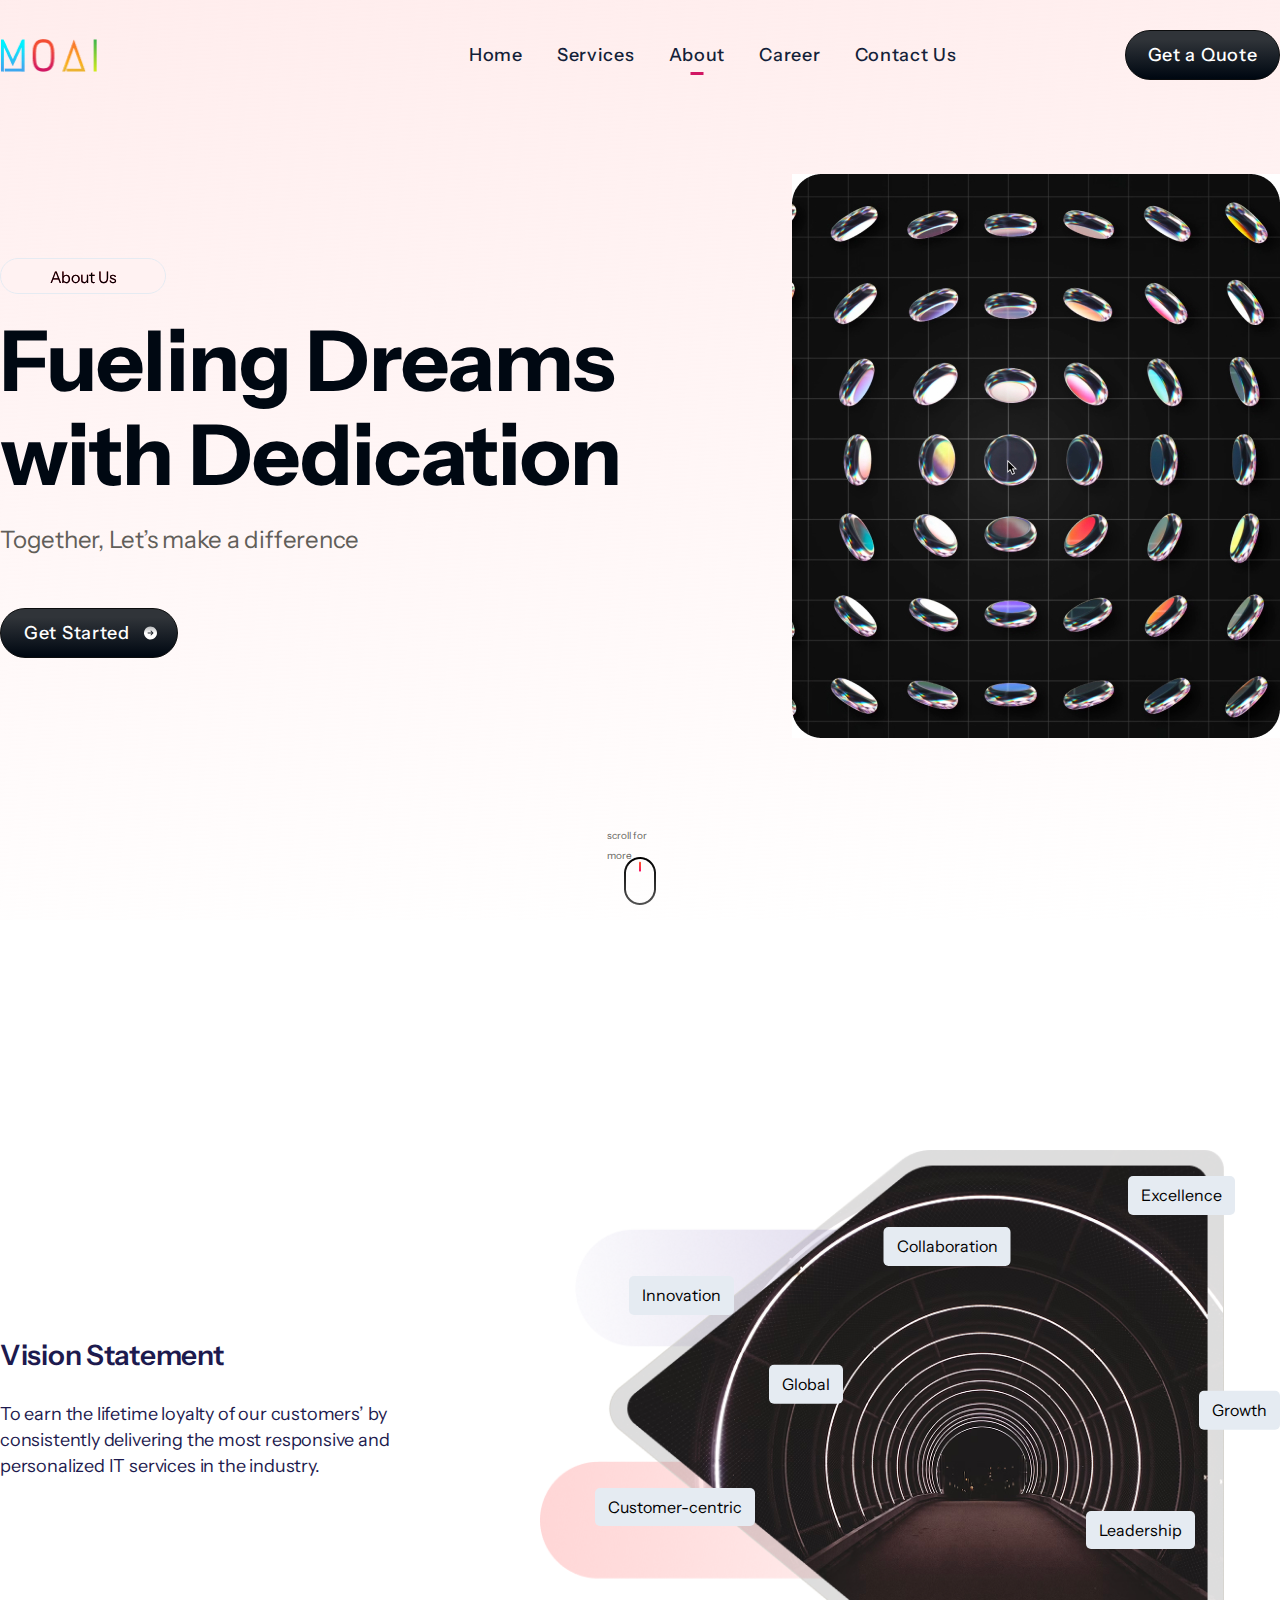
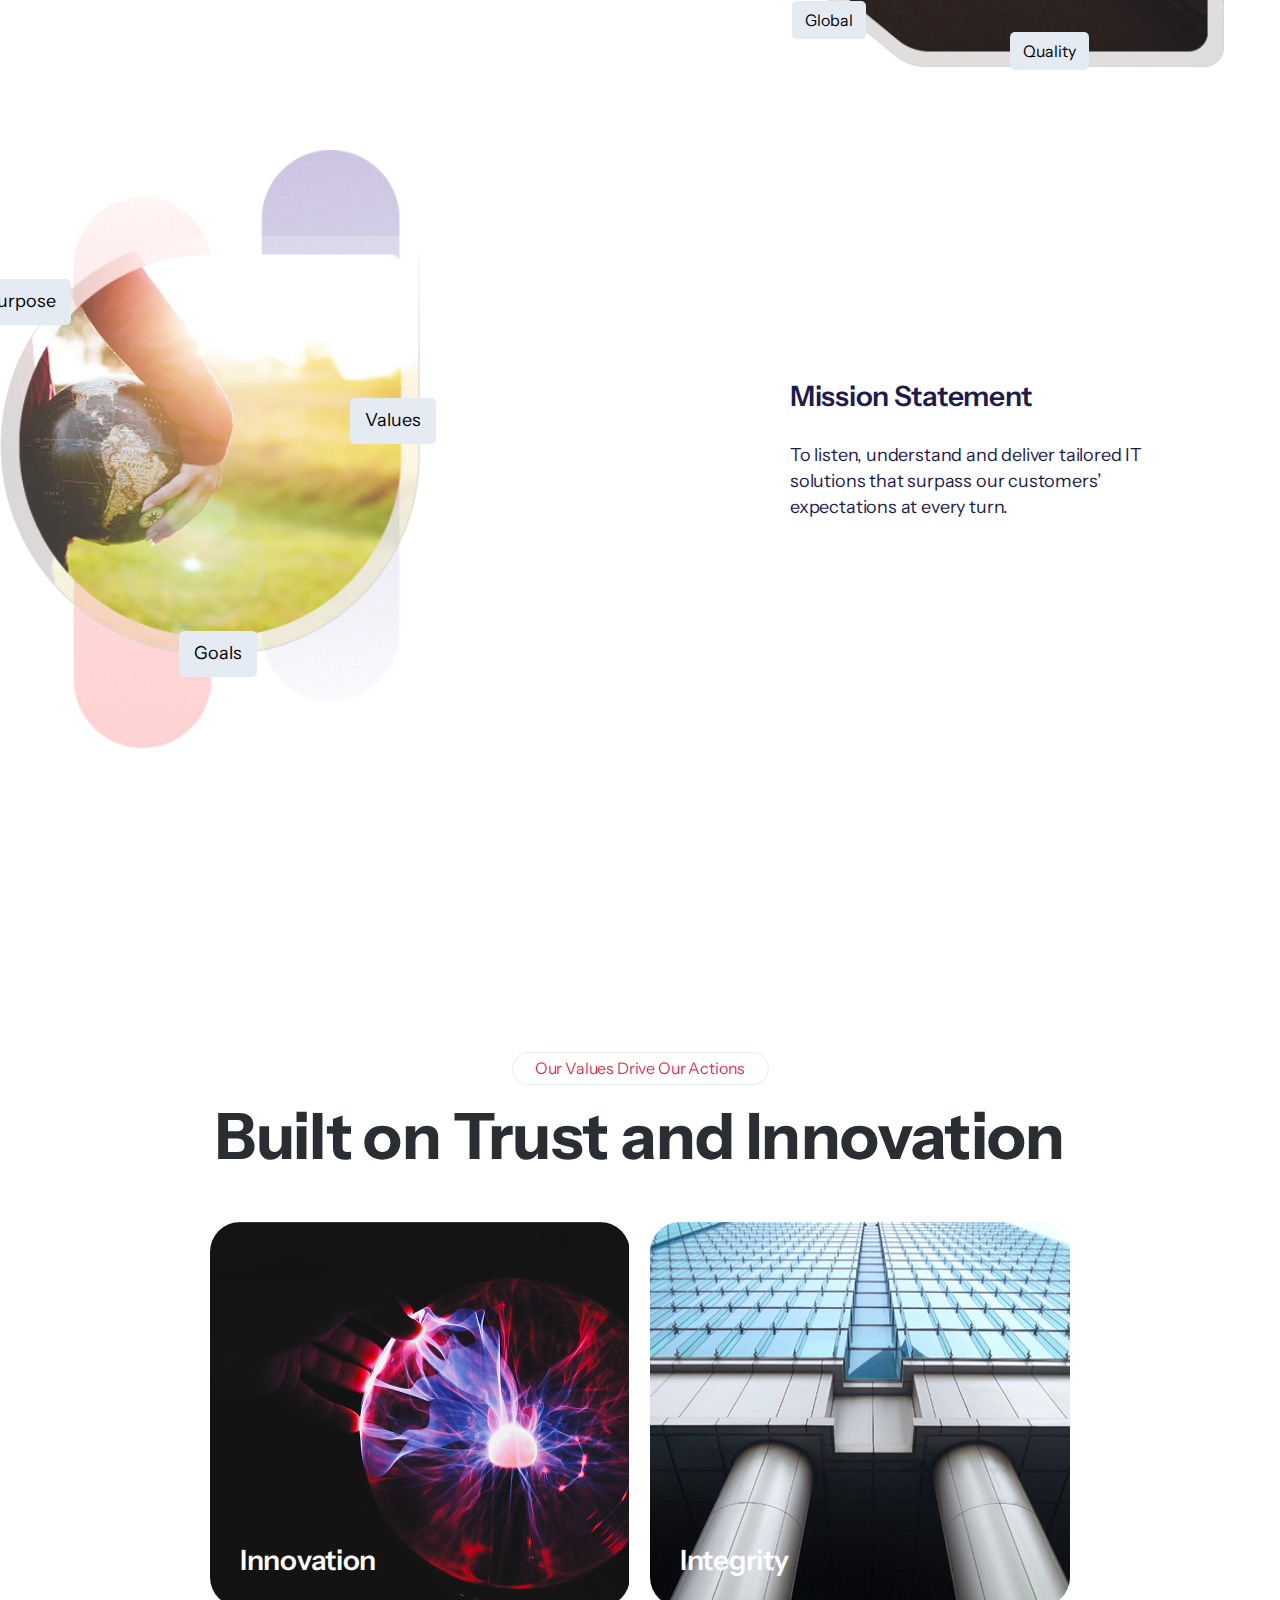
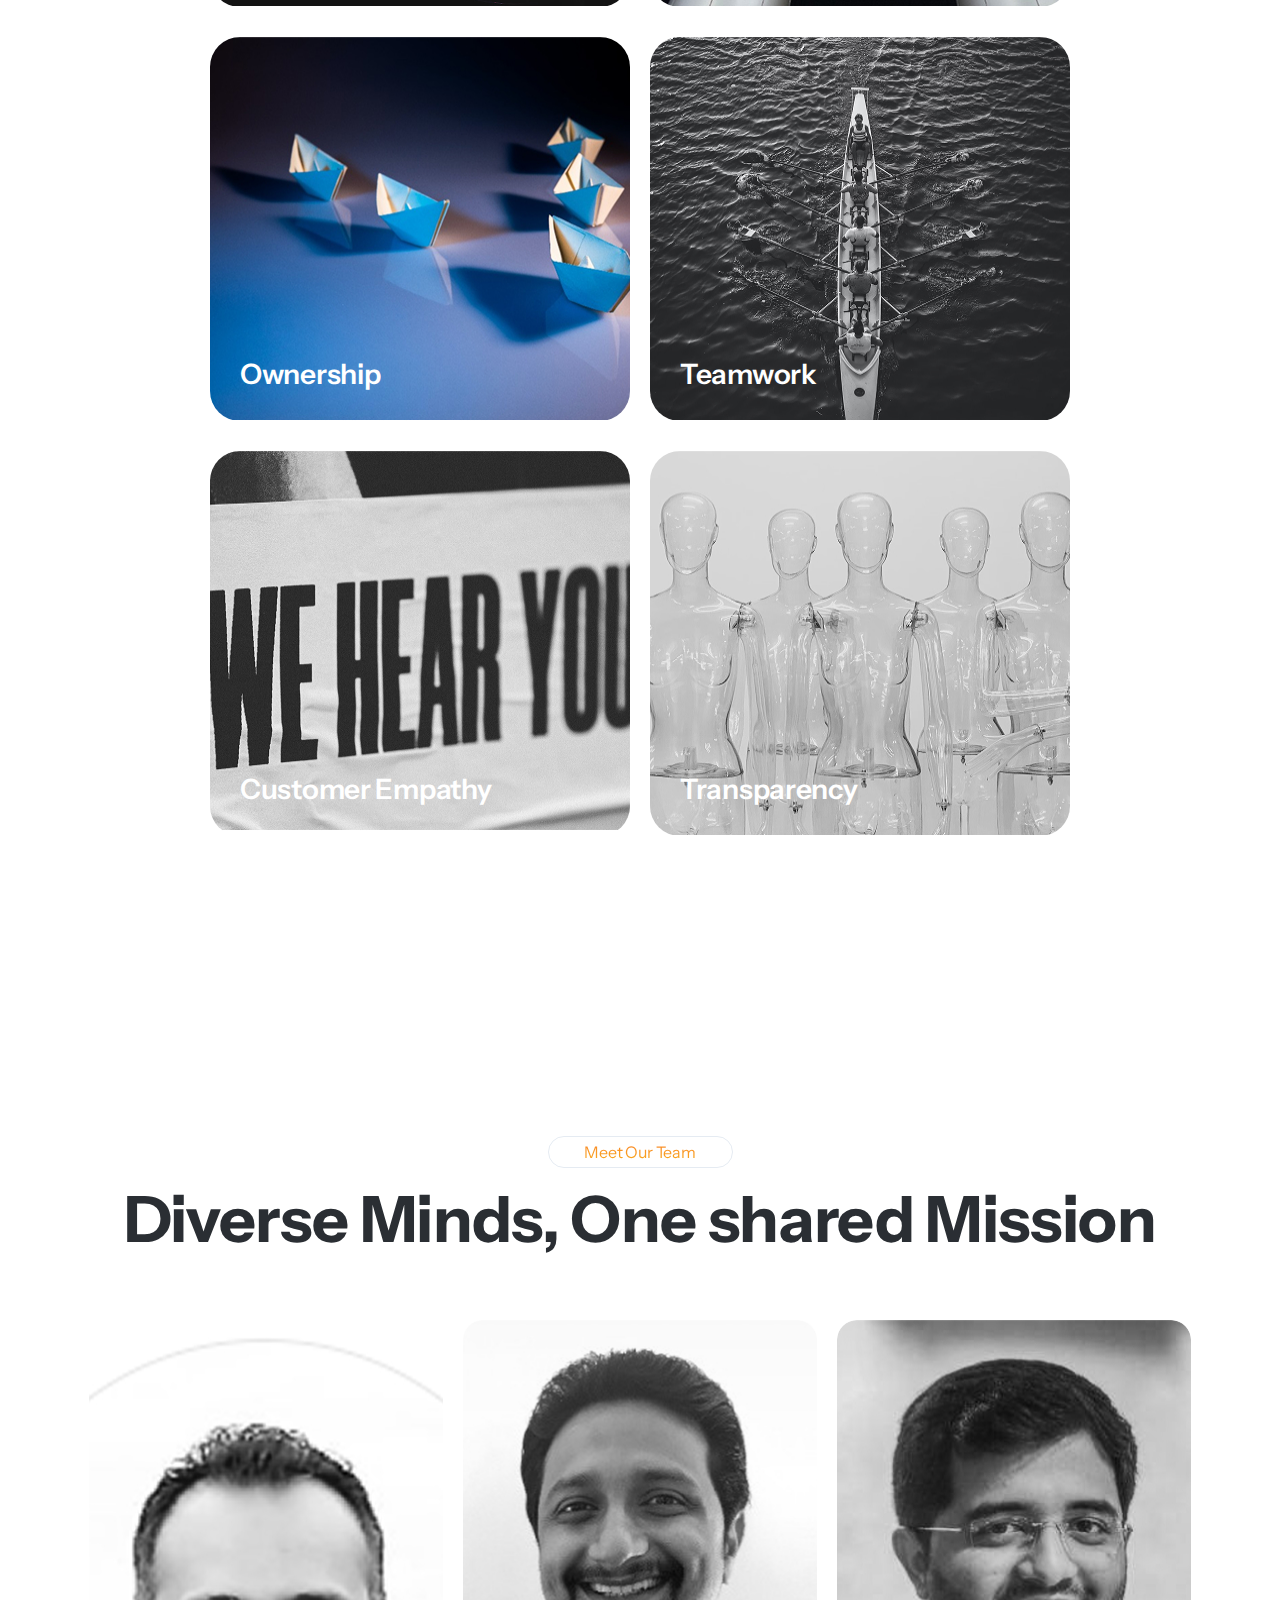
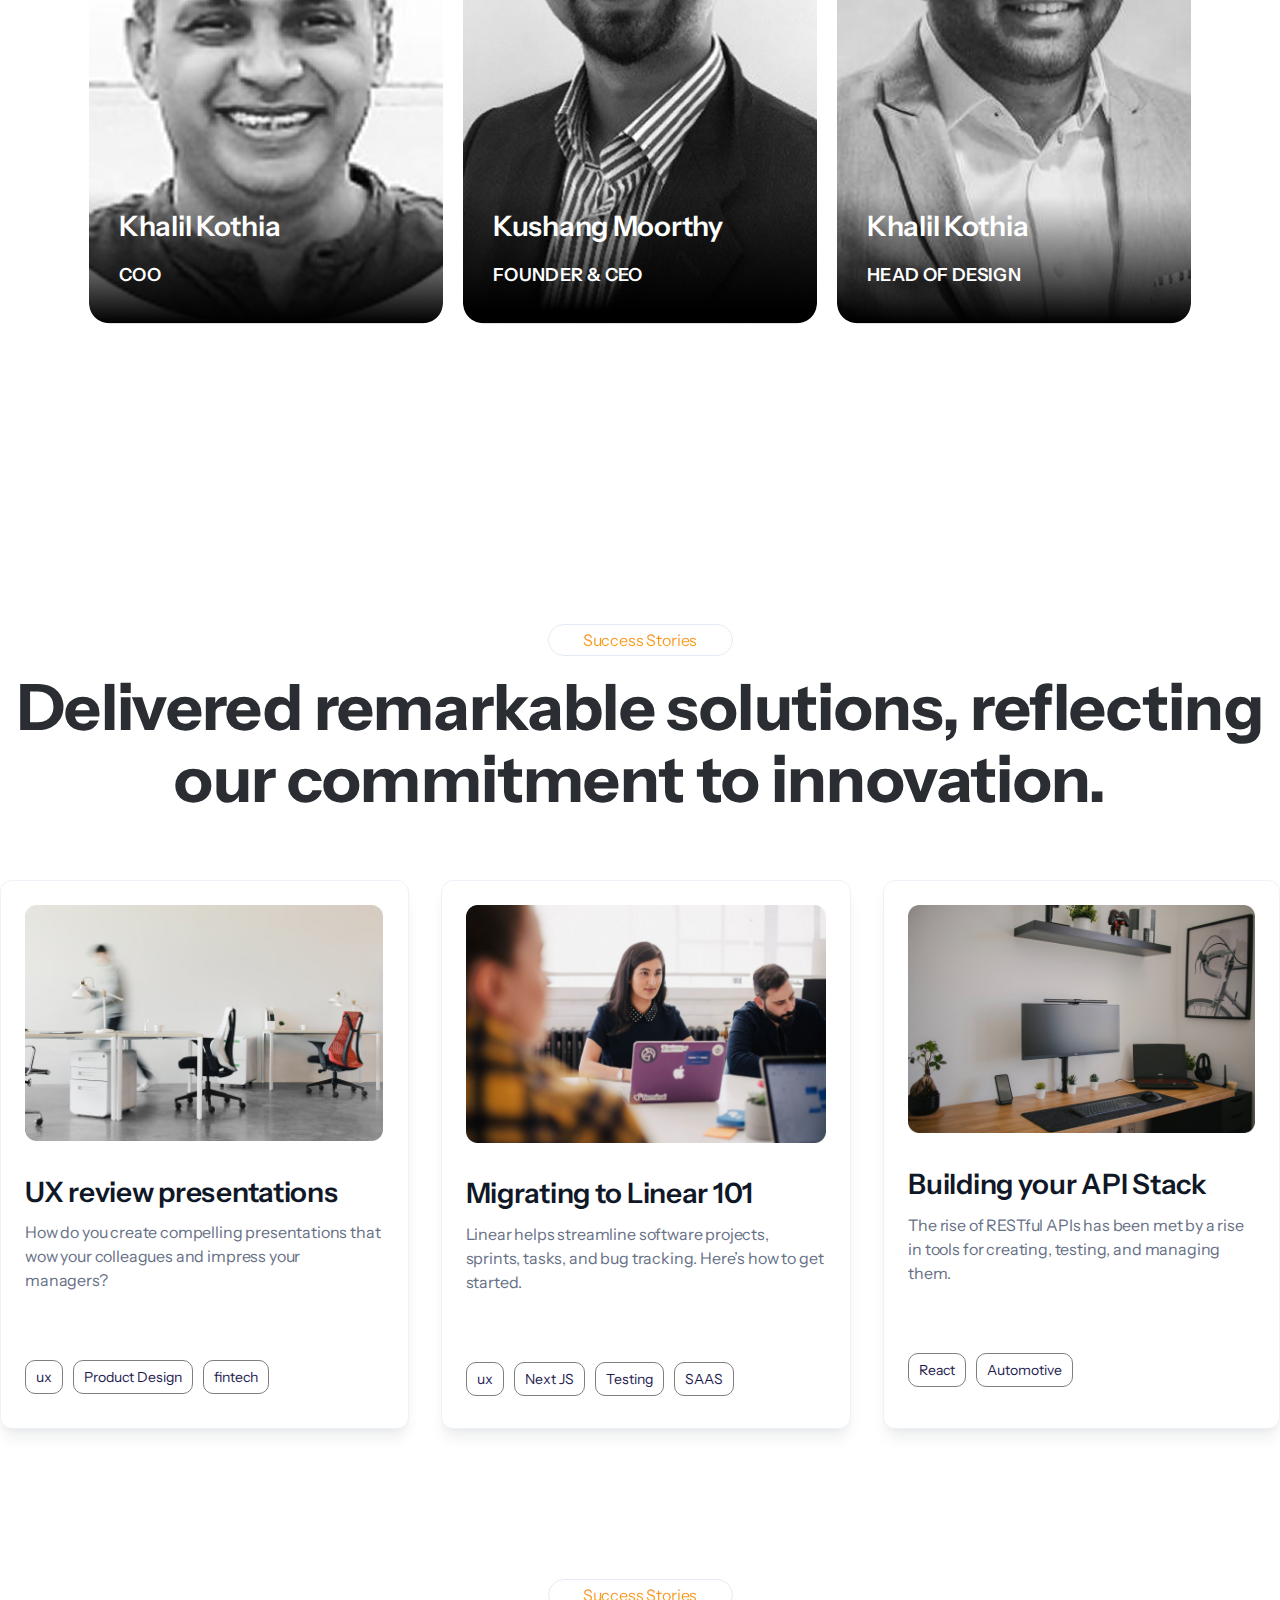
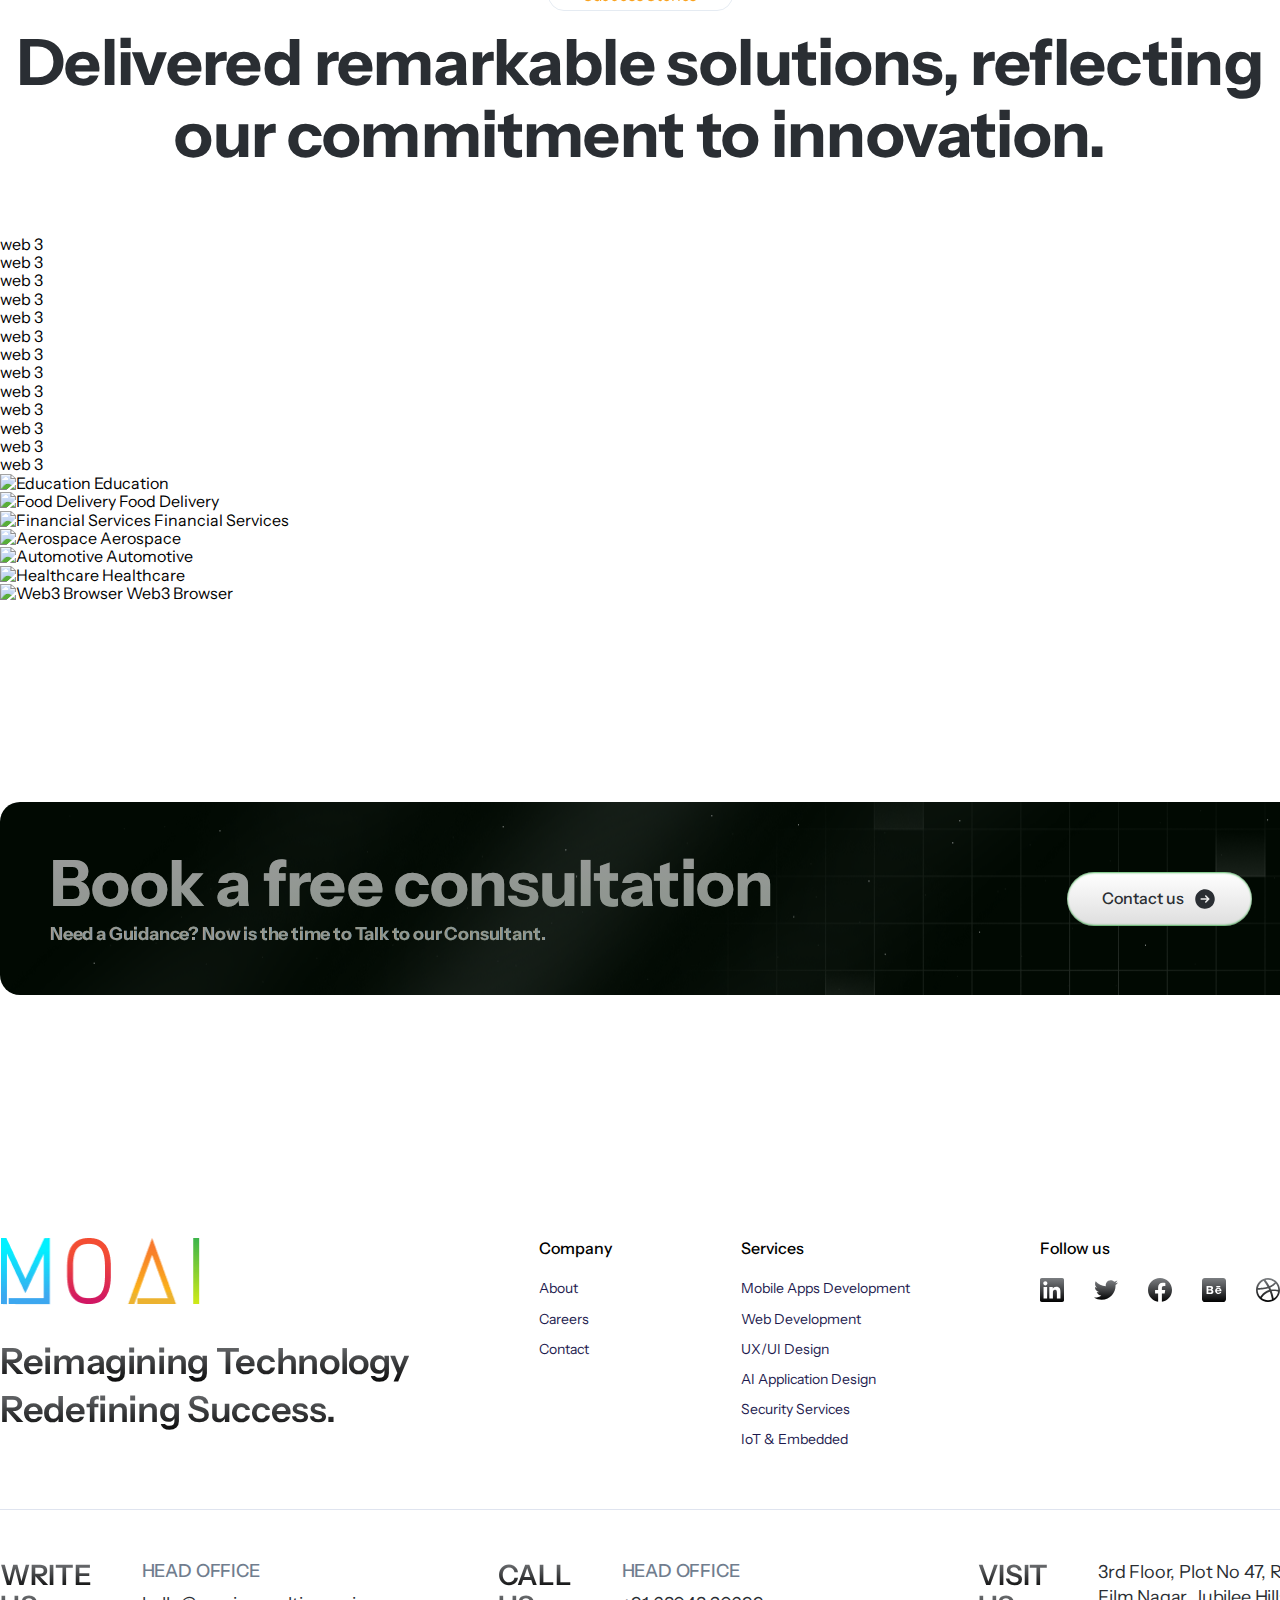
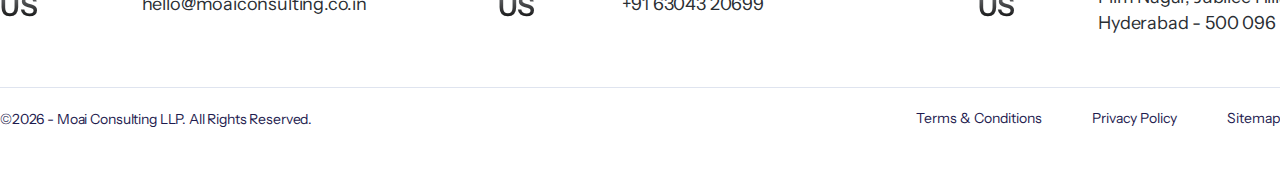
==== commit 3c0ad74a: "commit" ====
--- a/about.html
+++ b/about.html
@@ -239,6 +239,70 @@
 
         <!-- end delivered -->
 
+        <!-- industry -->
+
+        <section class="industry">
+            <div class="container industry__wrapper">
+                <div class="industry-content">
+                    <div class="inner-top">
+                        <span class="subtitle industry-subtitle">Success Stories</span>
+                        <h2 class="title industry-title">Delivered remarkable solutions, reflecting our commitment to
+                            innovation.</h2>
+                    </div>
+                    <ul class="industry-cards">
+                        <li class="industry-item">web 3</li>
+                        <li class="industry-item">web 3</li>
+                        <li class="industry-item">web 3</li>
+                        <li class="industry-item">web 3</li>
+                        <li class="industry-item">web 3</li>
+                        <li class="industry-item">web 3</li>
+                        <li class="industry-item">web 3</li>
+                        <li class="industry-item">web 3</li>
+                        <li class="industry-item">web 3</li>
+                        <li class="industry-item">web 3</li>
+                        <li class="industry-item">web 3</li>
+                        <li class="industry-item">web 3</li>
+                        <li class="industry-item">web 3</li>
+                    </ul>
+                </div>
+                <div class="industry-img">
+                    <div class="grid-container">
+                        <div class="grid-item item-1">
+                            <img src="education.jpg" alt="Education">
+                            <span>Education</span>
+                        </div>
+                        <div class="grid-item item-2">
+                            <img src="food-delivery.jpg" alt="Food Delivery">
+                            <span>Food Delivery</span>
+                        </div>
+                        <div class="grid-item item-3">
+                            <img src="financial-services.jpg" alt="Financial Services">
+                            <span>Financial Services</span>
+                        </div>
+                        <div class="grid-item item-4">
+                            <img src="aerospace.jpg" alt="Aerospace">
+                            <span>Aerospace</span>
+                        </div>
+                        <div class="grid-item item-5">
+                            <img src="automotive.jpg" alt="Automotive">
+                            <span>Automotive</span>
+                        </div>
+                        <div class="grid-item item-6">
+                            <img src="healthcare.jpg" alt="Healthcare">
+                            <span>Healthcare</span>
+                        </div>
+                        <div class="grid-item item-7">
+                            <img src="web3.jpg" alt="Web3 Browser">
+                            <span>Web3 Browser</span>
+                        </div>
+                    </div>
+                
+                </div>
+            </div>
+        </section>
+
+        <!-- end industry -->
+
         <div class="not-sure padding-large">
             <div class="container">
                 <div class="not-sure__wrapper">
--- a/css/main.min.css
+++ b/css/main.min.css
@@ -1 +1 @@
-@import"https://fonts.googleapis.com/css2?family=Instrument+Sans:wght@400;500;600;700&family=Plus+Jakarta+Sans:wght@400;500;600;700&display=swap";/*! modern-normalize v2.0.0 | MIT License | https://github.com/sindresorhus/modern-normalize */*,::before,::after{box-sizing:border-box}html{font-family:system-ui,"Segoe UI",Roboto,Helvetica,Arial,sans-serif,"Apple Color Emoji","Segoe UI Emoji";line-height:1.15;-webkit-text-size-adjust:100%;-moz-tab-size:4;-o-tab-size:4;tab-size:4}body{margin:0}hr{height:0;color:inherit}abbr[title]{-webkit-text-decoration:underline dotted;text-decoration:underline dotted}b,strong{font-weight:bolder}code,kbd,samp,pre{font-family:ui-monospace,SFMono-Regular,Consolas,"Liberation Mono",Menlo,monospace;font-size:1em}small{font-size:80%}sub,sup{font-size:75%;line-height:0;position:relative;vertical-align:baseline}sub{bottom:-0.25em}sup{top:-0.5em}table{text-indent:0;border-color:inherit}button,input,optgroup,select,textarea{font-family:inherit;font-size:100%;line-height:1.15;margin:0}button,select{text-transform:none}button,[type=button],[type=reset],[type=submit]{-webkit-appearance:button}::-moz-focus-inner{border-style:none;padding:0}:-moz-focusring{outline:1px dotted ButtonText}:-moz-ui-invalid{box-shadow:none}legend{padding:0}progress{vertical-align:baseline}::-webkit-inner-spin-button,::-webkit-outer-spin-button{height:auto}[type=search]{-webkit-appearance:textfield;outline-offset:-2px}::-webkit-search-decoration{-webkit-appearance:none}::-webkit-file-upload-button{-webkit-appearance:button;font:inherit}summary{display:list-item}*{margin:0;padding:0;box-sizing:border-box}ul{list-style:none}a{color:inherit;text-decoration:none}img{max-width:100%}html,body{scroll-behavior:smooth}body{font-family:"Instrument Sans",sans-serif;font-size:16px;font-weight:400}.container{max-width:1300px;width:100%;margin:0 auto}.padding-large{padding:150px 0}.subtitle{display:block;width:185px;margin:0 auto 16px;-webkit-backdrop-filter:blur(9px);backdrop-filter:blur(9px);background:linear-gradient(180deg, #fff 0%, #d7e8fd 100%);border:1px solid #e5ebf2;border-radius:18px;padding:6px 0;letter-spacing:-0.01em;text-align:center;background:linear-gradient(180deg, #f8792b 0%, #fab519 99.99%, rgba(236, 178, 47, 0) 100%);background-clip:text;-webkit-background-clip:text;-webkit-text-fill-color:rgba(0,0,0,0)}.title{font-weight:700;font-size:64px;line-height:1.12;letter-spacing:-0.01em;text-align:center;color:#2a2e33;margin-bottom:64px}.header-gradient{background:url(../img/bg-header.png) no-repeat center,linear-gradient(176deg, #ffeded 0%, rgba(255, 237, 237, 0) 100%),linear-gradient(105deg, #fff 0%, rgba(255, 255, 255, 0) 100%)}.p-150{padding:150px 0}.p-50{padding:50px 0}.link--black{border:1px solid #0c0d0e;border-radius:32px;padding:8px 0px 8px 23px;width:178px;height:50px;background:url(../img/arrow-services.svg) no-repeat right 20px center,linear-gradient(180deg, #303439 17.71%, #000812 97.4%);display:block;font-weight:500;font-size:18px;line-height:1.78;letter-spacing:.04em;color:#fff}.arrow-up{width:50px;height:50px;position:fixed;right:-100px;bottom:100px;z-index:3;background:#dcebfe url(../img/arrow-up.svg) no-repeat center;transition:.3s linear;border-radius:50%;padding:10px;border:1px solid #607d8b;cursor:pointer}.arrow-up.active{right:50px}.slick-slider{position:relative;display:block;box-sizing:border-box;-webkit-touch-callout:none;-webkit-user-select:none;-moz-user-select:none;user-select:none;touch-action:pan-y;-webkit-tap-highlight-color:rgba(0,0,0,0)}.slick-list{position:relative;overflow:hidden;display:block;margin:0;padding:0}.slick-list:focus{outline:none}.slick-list.dragging{cursor:pointer;cursor:hand}.slick-slider .slick-track,.slick-slider .slick-list{transform:translate3d(0, 0, 0)}.slick-track{position:relative;left:0;top:0;display:block;margin-left:auto;margin-right:auto}.slick-track:before,.slick-track:after{content:"";display:table}.slick-track:after{clear:both}.slick-loading .slick-track{visibility:hidden}.slick-slide{float:left;height:100%;min-height:1px;display:none}[dir=rtl] .slick-slide{float:right}.slick-slide img{display:block}.slick-slide.slick-loading img{display:none}.slick-slide.dragging img{pointer-events:none}.slick-initialized .slick-slide{display:block}.slick-loading .slick-slide{visibility:hidden}.slick-vertical .slick-slide{display:block;height:auto;border:1px solid rgba(0,0,0,0)}.slick-arrow.slick-hidden{display:none}.header{position:relative}.header-wrapper{display:flex;justify-content:space-between;align-items:center}.header-wrapper-bottom{display:flex;justify-content:space-between;align-items:center;padding:94px 0 179px}.header-fixed{padding-top:30px}.header-logo{width:97px;height:32px}.header-link{text-align:center;border:1px solid #0c0d0e;border-radius:32px;padding:8px 0;width:155px;height:50px;background:linear-gradient(180deg, #303439 17.71%, #000812 97.4%);font-weight:500;font-size:18px;line-height:1.78;letter-spacing:.04em;color:#fff}.header .nav{flex:.7;display:flex;justify-content:space-between;align-items:center}.header .menu{display:flex}.header .menu-link{padding:17px;font-weight:500;font-size:18px;line-height:1.78;letter-spacing:.04em;color:#141f39;position:relative}.header .menu-link::after{content:"";width:13px;height:3px;background-color:rgba(0,0,0,0);position:absolute;bottom:8px;left:50%;transform:translateX(-50%);transition:.3s linear}.header .menu-link:hover::after,.header .menu-link.active::after{background-color:#d11763}.header-content{max-width:575px;width:100%}.header-subtitle{border:1px solid #e5ebf2;border-radius:18px;padding:6px 0px;width:166px;height:36px;display:block;text-align:center;-webkit-backdrop-filter:blur(9px);backdrop-filter:blur(9px);line-height:1.5;letter-spacing:-0.01em;background:linear-gradient(0deg, #d11763 0%, #f34d33 100%);-webkit-background-clip:text;background-clip:text;margin-bottom:20px}.header-title{font-weight:700;font-size:84px;line-height:1.12;letter-spacing:-0.01em;color:#000812;margin-bottom:20px}.header-text{font-size:24px;line-height:1.5;letter-spacing:-0.01em;color:#615e59;margin-bottom:50px}.header .link-scrolle{display:block;width:66px;height:79px;background:url(../img/btn.png) no-repeat bottom center;font-size:10px;color:#615e59;line-height:2;position:absolute;left:50%;transform:translateX(-50%);bottom:15px;transition:.3s linear}.header .link-scrolle:hover{background:url(../img/btn-black.png) no-repeat bottom center}.header-wrapper-bottom.about .header-content{max-width:650px}.header-wrapper-bottom.about .header-img{max-width:488px;width:100%}.testimonials{padding:150px 0 220px}.testimonials-slider{margin-bottom:48px}.testimonials .slider-text{text-align:center}.testimonials p{font-size:40px;line-height:1.4;letter-spacing:-0.02em;text-align:center;color:#2a2e33;max-width:1140px;width:100%;margin:0 auto}.testimonials .slick-btn{position:absolute;top:50%;transform:translateY(-50%) rotate(180deg);z-index:2}.testimonials .slick-btn.next{right:0}.testimonials .slick-btn.prev{left:0}.testimonials .avatar{opacity:.8;transition:.3s linear;position:relative}.testimonials .avatar img{width:40px;height:40px;transition:.3s linear;position:absolute;left:50%;transform:translateX(-50%)}.testimonials .avatar span{overflow:hidden;width:0;display:block}.testimonials .slick-slide{margin:0 20px}.testimonials .slick-center .avatar{opacity:1;width:260px;padding-left:76px}.testimonials .slick-center .avatar img{width:56px;height:56px;left:0;transform:translateX(0)}.testimonials .slick-center .avatar span{width:auto}.testimonials .slick-center .avatar-title{font-weight:500;font-size:18px;line-height:1.78;letter-spacing:.04em;color:#101828}.testimonials .slick-center .avatar-job{font-size:16px;line-height:1.5;letter-spacing:-0.01em;color:#667085}.strategize-subtitle{margin:0 0 16px;background:linear-gradient(180deg, #3db54a 0%, #d0ea16 100%);background-clip:text;-webkit-background-clip:text;-webkit-text-fill-color:rgba(0,0,0,0)}.strategize-title{max-width:641px;width:100%;text-align:left}.strategize .inner-top{background:url(../img/cube.png) no-repeat right top;margin-bottom:50px}.strategize .quise{border-radius:50px;border:2px solid rgba(68,184,72,.12);padding:40px 52px 40px 50px}.strategize .quise-list{display:flex;justify-content:space-between;position:relative}.strategize .quise-list::after{content:"";position:absolute;top:50%;left:0;width:100%;height:5px;background:#d6e5d7;transform:translateY(-50%);z-index:0}.strategize .quise-item{border:1.5px solid #e5ebf2;border-radius:40px;width:160px;height:60px;background:linear-gradient(180deg, #fff 0%, #d7e8fd 100%);display:flex;justify-content:center;align-items:center;font-weight:600;font-size:18px;line-height:3.1;letter-spacing:.02em;text-transform:uppercase;color:#2a2e33;position:relative;z-index:2;cursor:pointer}.strategize .quise-item.active{background:#fbbc00;color:#fff}.strategize .quise-wrapper{display:flex;align-items:flex-start;gap:42px;margin-top:7px}.strategize .quise-img{max-width:397px;width:100%}.strategize .quise-content{max-width:422px;width:100%;padding-top:44px}.strategize .quise-content-title{font-weight:600;font-size:36px;line-height:1.33;letter-spacing:-0.01em;color:#2a2e33;display:block;margin-bottom:10px}.strategize .quise-content-text{font-weight:400;font-size:16px;line-height:1.5;letter-spacing:-0.01em;color:#707d8e;display:block;margin-bottom:20px}.strategize .quise-content-item{font-weight:400;font-size:16px;line-height:1.5;letter-spacing:-0.01em;color:#2a2e33;padding-left:30px;margin-bottom:10px;background:url(../img/arrow-item.svg) no-repeat left center}.strategize .quise-content-item:last-child{margin-bottom:0}.services{padding:150px 0}.services-title{max-width:904px;width:100%;margin:0 auto 64px}.services-projects{display:flex;flex-wrap:wrap;justify-content:center;gap:30px 20px;row-gap:30px;-moz-column-gap:20px;column-gap:20px}.services .project{max-width:420px;width:100%;height:412px;position:relative;box-shadow:0 4px 6px -2px rgba(16,24,40,.03),0 12px 20px -4px rgba(16,24,40,.15);background:#fff;border:1px solid #eff4f9;border-radius:12px}.services .project div{padding:24px}.services .project h3{font-weight:600;font-size:28px;line-height:1.14;letter-spacing:-0.01em;color:#1d1a4e;margin-bottom:10px}.services .project p{line-height:1.5;letter-spacing:-0.01em;color:#707d8e;margin-bottom:20px}.services .project a{position:absolute;left:24px;bottom:24px;width:109px;height:20px;font-weight:500;font-size:16px;line-height:1.25;color:#1d1a4e;display:block;background:url(../img/circle-arrow-right.svg) no-repeat right center}.strategy-wrapper{display:flex;gap:40px;margin-bottom:150px}.strategy-content{max-width:640px;width:100%;background:url(../img/mix.jpg) no-repeat left bottom}.strategy-subtitle{margin:0 auto 16px 0}.strategy-title{text-align:left}.strategy-list{max-width:605px;width:100%}.strategy-info{padding:40px 30px 40px 113px;background-repeat:no-repeat;background-position:40px 40px;transition:.3s linear}.strategy-info:hover{box-shadow:0 0 30px 0 rgba(0,0,0,.06);background-color:rgba(255,255,255,0)}.strategy-info:first-child{background-image:url(../img/blue.png)}.strategy-info:nth-child(2){background-image:url(../img/orange.png)}.strategy-info:last-child{background-image:url(../img/pink.png)}.strategy-info h4{font-weight:600;font-size:28px;line-height:1.14;letter-spacing:-0.01em;color:#1d1a4e;margin-bottom:11px}.strategy-info p{font-size:18px;line-height:1.44;letter-spacing:-0.01em;color:#4f4f4f}.strategy-info p:first-of-type{margin-bottom:25px}.strategy-wrapper{display:flex;gap:40px;margin-bottom:150px}.strategy-content{max-width:640px;width:100%;background:url(../img/mix.jpg) no-repeat left bottom}.strategy-subtitle{margin:0 auto 16px 0}.strategy-title{text-align:left}.strategy-list{max-width:605px;width:100%}.strategy-info{padding:40px 30px 40px 113px;background-repeat:no-repeat;background-position:40px 40px;transition:.3s linear}.strategy-info:hover{box-shadow:0 0 30px 0 rgba(0,0,0,.06);background-color:rgba(255,255,255,0)}.strategy-info:first-child{background-image:url(../img/blue.png)}.strategy-info:nth-child(2){background-image:url(../img/orange.png)}.strategy-info:last-child{background-image:url(../img/pink.png)}.strategy-info h4{font-weight:600;font-size:28px;line-height:1.14;letter-spacing:-0.01em;color:#1d1a4e;margin-bottom:11px}.strategy-info p{font-size:18px;line-height:1.44;letter-spacing:-0.01em;color:#4f4f4f}.strategy-info p:first-of-type{margin-bottom:25px}.not-sure__wrapper{display:flex;padding:46px 48px 46px 50px;background:#010902 url(../img/bg-sure.png) no-repeat center;gap:50px;border-radius:20px;align-items:center}.not-sure .container{padding:50px 0px;width:1300px;height:336px}.not-sure h2{font-weight:700;font-size:64px;line-height:1.12;letter-spacing:-0.01em;color:#dff0e1;background-image:radial-gradient(123.44% 123.44% at 56.63% 100%, rgb(223, 240, 225) 6.77%, rgb(255, 255, 255) 100%);background-clip:text;-webkit-background-clip:text;-webkit-text-fill-color:rgba(0,0,0,.39);width:967px}.not-sure h2 span{font-size:18px;line-height:1.6;letter-spacing:-0.01em;color:#fff;display:block}.not-sure__link{font-weight:500;line-height:normal;color:#2a2e33;border-radius:32px;padding:16px 0 16px 35px;width:185px;height:54px;box-shadow:inset 0 1px 2px 0 rgba(2,147,22,.6196078431),inset 0 -1px 2px 0 rgba(2,147,22,.6196078431);background:url(../img/arrow-contact.svg) no-repeat right 35px center,linear-gradient(180deg, #fff 0%, #dedede 100%)}.experience{padding:150px 0}.experience-subtitle{margin:0 0 16px}.experience-title{text-align:left}.experience-content{display:flex;align-items:center;gap:50px}.experience-content:nth-of-type(odd){flex-direction:row-reverse;margin:80px 0}.experience-content p{margin-top:30px;width:100%;max-width:418px;font-size:18px;line-height:1.44;letter-spacing:-0.01em;color:#1d1a4e}.experience-content__about{justify-content:space-between}.experience .content{max-width:490px;width:100%}.experience .content h3{font-family:"Instrument Sans",sans-serif;font-size:28px;font-weight:600;line-height:1.14;letter-spacing:-0.01em;color:#1d1a4e}.experience .content figure{max-width:640px;width:100%}.experience-img__about{position:relative;max-width:761px;width:100%;padding-right:56px}.experience-list{position:absolute;top:0;left:0;width:100%;height:100%;z-index:2}.experience #ex{position:absolute;top:26px;right:45px}.experience-item{border-radius:5px;background:#e5ebf2;display:inline-block;padding:10px 13px}.experience #gr{top:50%;position:absolute;right:0;transform:translateY(-50%)}.experience #lead{position:absolute;right:85px;bottom:121px}.experience #qa{position:absolute;bottom:0;right:191px}.experience #gl{position:absolute;bottom:31px;left:252px}.experience #cast{position:absolute;left:55px;bottom:144px}.experience #glb{position:absolute;left:229px;top:45%;transform:translateY(-50%)}.experience #inov{position:absolute;left:89px;top:126px}.experience #col{position:absolute;top:77px;left:55%;transform:translateX(-50%)}.experience-content__bottom{position:relative;max-width:436px;width:100%;padding-right:16px}.experience-content__bottom img{width:100%}.experience-content__bottom .experience-item{padding:10px 15px;line-height:1.44;font-size:18px}.experience #Values{position:absolute;right:0;top:45%;transform:translateY(-50%)}.experience #Goals{position:absolute;left:50%;transform:translateX(-50%);bottom:75px}.experience #Purpose{position:absolute;left:-30px;top:129px}.productIdea-wrapper{display:flex;gap:20px}.productIdea-idea{height:670px;max-width:420px;width:100%;border-radius:30px;padding-top:240px;transition:.3s linear;cursor:pointer}.productIdea-idea:hover{box-shadow:7px 9px 10px 4px rgba(0,0,0,.4705882353);transform:scale(1.02)}.productIdea-content{position:relative;padding:50px 24px 0}.productIdea-content .title{display:block;text-align:center;font-size:40px;line-height:1.4;letter-spacing:-0.02em;color:#1d1a4e}.productIdea-content .text{position:absolute;bottom:50px;text-align:center;left:50%;transform:translateX(-50%);width:372px}.productIdea .product{background:url(../img/type-mashin.jpg) no-repeat center top}.productIdea .product .productIdea-content{background:linear-gradient(121deg, #f1bc00 0%, #f7cca4 100%);border-radius:30px;height:430px}.productIdea .faunder{background:url(../img/rectangle.jpg) no-repeat center top}.productIdea .faunder .productIdea-content{background:linear-gradient(118deg, #937bff 0%, #c1b4ff 100%);border-radius:30px;height:430px}.productIdea .scale{background:url(../img/scale.jpg) no-repeat center top}.productIdea .scale .productIdea-content{background:linear-gradient(118deg, #6ff440 0%, #e6f7a4 100%);border-radius:30px;height:430px}.delivered-wrapper{display:flex;gap:32px;justify-content:center}.delivered-idea{border:1px solid #eef2f8;border-radius:12px;padding:24px 24px 32px 24px;box-shadow:0 4px 6px -2px rgba(16,24,40,.03),0 12px 16px -4px rgba(16,24,40,.08);background:#fff}.delivered-idea .title{font-weight:600;font-size:28px;line-height:1.14;letter-spacing:-0.01em;color:#101828;margin:32px 0 12px;display:block;text-align:left}.delivered-idea .text{line-height:1.5;letter-spacing:-0.01em;color:#667085;margin-bottom:68px}.delivered-idea .tabs{display:flex;gap:10px}.delivered-idea .tabs li{font-size:14px;line-height:1.43;color:#1d1a4e;border-radius:10px;padding:6px 10px;border:1px solid #7f7f7f}.service-subtitle{width:234px;line-height:1.5;background:linear-gradient(180deg, #3db54a 0%, #d0ea16 100%);background-clip:text;-webkit-background-clip:text;-webkit-text-fill-color:rgba(0,0,0,0)}.service-content{display:flex;gap:40px;align-items:center}.service-content:nth-child(even){flex-direction:row-reverse;margin-bottom:250px}.service-content:nth-child(even):not(:first-child){margin-top:250px}.service-content .content{max-width:630px;width:100%;padding:51px 99px 51px 40px}.service-content .content h3{font-weight:600;font-size:28px;line-height:1.14;color:#1d1a4e}.service-content .content p{font-size:40px;line-height:1.4;color:#707d8e;margin:15px 0 50px}.service-content .btn-serice{text-align:left}.service-content .tab-pils{display:flex;flex-wrap:wrap;align-items:center;gap:10px;margin-bottom:50px}.service-content .tab-pils li{font-size:14px;line-height:143%;color:#000;border:1px solid #e0e0e0;border-radius:100px;padding:10px 20px}.service-content figure{padding-right:54px;max-width:630px;width:100%}.offer .cards{display:flex;flex-wrap:wrap;justify-content:center;-moz-column-gap:20px;column-gap:20px;row-gap:30px}.offer .card-img{max-width:420px;width:100%;position:relative;border-radius:30px;cursor:pointer}.offer .card-img::before{content:"";position:absolute;z-index:1;top:0;left:0;width:100%;height:100%;border-radius:27px;background:linear-gradient(180deg, rgba(0, 0, 0, 0) 34.67%, rgba(0, 0, 0, 0.3) 65.62%, rgba(0, 0, 0, 0.7) 100%);opacity:0;transition:.5s linear}.offer .card-img img{border-radius:30px;height:100%}.offer .card-img figcaption{position:absolute;left:30px;bottom:30px;width:360px;color:#fff;z-index:2}.offer .card-img .card-title{font-weight:600;font-size:28px;line-height:1.14;letter-spacing:-0.01em;transform:translateY(0);transition:.2s linear}.offer .card-img .card-text{font-weight:400;font-size:18px;line-height:1.44;letter-spacing:-0.01em;overflow:hidden;max-height:0;animation:fadeout .3s linear forwards}.offer .card-img:hover .card-title{transform:translateY(-10px)}.offer .card-img:hover .card-text{animation:fadein .3s linear forwards}.offer .card-img:hover::before{opacity:1}.offer-subtitle{width:257px;background:linear-gradient(0deg, #d11763 0%, #f34d33 100%);background-clip:text;-webkit-background-clip:text;-webkit-text-fill-color:rgba(0,0,0,0)}.offer-title{margin-bottom:50px}@keyframes fadein{from{max-height:0;opacity:0}to{max-height:90px;opacity:1}}@keyframes fadeout{from{max-height:90px;opacity:1}to{max-height:0;opacity:0}}.footer-top{display:flex;justify-content:space-between;padding-bottom:50px}.footer .logo figure{width:200px;margin-bottom:30px}.footer .logo span{display:block;font-weight:600;font-size:36px;line-height:1.33;letter-spacing:-0.01em;background:linear-gradient(180deg, rgba(42, 46, 51, 0.62) 0%, #000 100%);background-clip:text;-webkit-background-clip:text;-webkit-text-fill-color:rgba(0,0,0,0)}.footer-title{font-weight:500;line-height:1.25;color:#000;display:block;margin-bottom:20px}.footer-menu a{font-size:14px;line-height:1.43;color:#1d1a4e}.footer-menu li:not(last-child){margin-bottom:10px}.footer-social{display:flex;gap:30px}.footer-middle{display:flex;justify-content:space-between;padding:50px 0;gap:80px;border-bottom:1px solid #dfe4ef;border-top:1px solid #dfe4ef}.footer-middle .block{display:flex;gap:50px}.footer-info span{display:block;margin-bottom:0px;font-weight:600;font-size:28px;line-height:1.14;letter-spacing:-0.01em;background:linear-gradient(180deg, rgba(42, 46, 51, 0.62) 0%, #000 100%);background-clip:text;-webkit-background-clip:text;-webkit-text-fill-color:rgba(0,0,0,0)}.footer-subtitle{color:#707d8e;font-weight:500;line-height:1.25;margin-bottom:10px}.footer-head{width:276px;font-size:18px;line-height:1.44;letter-spacing:-0.01em;color:#2a2e33;font-style:normal}.footer-head a{font-size:18px;line-height:1.44;letter-spacing:-0.01em;color:#2a2e33}.footer-bottom{display:flex;padding:20px 0 55px;justify-content:space-between;gap:50px}.footer-bottom .copyright{font-size:14px;line-height:1.71;letter-spacing:-0.01em;color:#1d1a4e}.footer-bottom .footer-menu{display:flex;gap:50px;font-size:14px;line-height:1.43;color:#1d1a4e}.footer-bottom .footer-menu li{margin-bottom:0}/*# sourceMappingURL=main.min.css.map */+@import"https://fonts.googleapis.com/css2?family=Instrument+Sans:wght@400;500;600;700&family=Plus+Jakarta+Sans:wght@400;500;600;700&display=swap";/*! modern-normalize v2.0.0 | MIT License | https://github.com/sindresorhus/modern-normalize */*,::before,::after{box-sizing:border-box}html{font-family:system-ui,"Segoe UI",Roboto,Helvetica,Arial,sans-serif,"Apple Color Emoji","Segoe UI Emoji";line-height:1.15;-webkit-text-size-adjust:100%;-moz-tab-size:4;-o-tab-size:4;tab-size:4}body{margin:0}hr{height:0;color:inherit}abbr[title]{-webkit-text-decoration:underline dotted;text-decoration:underline dotted}b,strong{font-weight:bolder}code,kbd,samp,pre{font-family:ui-monospace,SFMono-Regular,Consolas,"Liberation Mono",Menlo,monospace;font-size:1em}small{font-size:80%}sub,sup{font-size:75%;line-height:0;position:relative;vertical-align:baseline}sub{bottom:-0.25em}sup{top:-0.5em}table{text-indent:0;border-color:inherit}button,input,optgroup,select,textarea{font-family:inherit;font-size:100%;line-height:1.15;margin:0}button,select{text-transform:none}button,[type=button],[type=reset],[type=submit]{-webkit-appearance:button}::-moz-focus-inner{border-style:none;padding:0}:-moz-focusring{outline:1px dotted ButtonText}:-moz-ui-invalid{box-shadow:none}legend{padding:0}progress{vertical-align:baseline}::-webkit-inner-spin-button,::-webkit-outer-spin-button{height:auto}[type=search]{-webkit-appearance:textfield;outline-offset:-2px}::-webkit-search-decoration{-webkit-appearance:none}::-webkit-file-upload-button{-webkit-appearance:button;font:inherit}summary{display:list-item}*{margin:0;padding:0;box-sizing:border-box}ul{list-style:none}a{color:inherit;text-decoration:none}img{max-width:100%}html,body{scroll-behavior:smooth}body{font-family:"Instrument Sans",sans-serif;font-size:16px;font-weight:400}.container{max-width:1300px;width:100%;margin:0 auto}.padding-large{padding:150px 0}.subtitle{display:block;width:185px;margin:0 auto 16px;-webkit-backdrop-filter:blur(9px);backdrop-filter:blur(9px);background:linear-gradient(180deg, #fff 0%, #d7e8fd 100%);border:1px solid #e5ebf2;border-radius:18px;padding:6px 0;letter-spacing:-0.01em;text-align:center;background:linear-gradient(180deg, #f8792b 0%, #fab519 99.99%, rgba(236, 178, 47, 0) 100%);background-clip:text;-webkit-background-clip:text;-webkit-text-fill-color:rgba(0,0,0,0)}.title{font-weight:700;font-size:64px;line-height:1.12;letter-spacing:-0.01em;text-align:center;color:#2a2e33;margin-bottom:64px}.header-gradient{background:url(../img/bg-header.png) no-repeat center,linear-gradient(176deg, #ffeded 0%, rgba(255, 237, 237, 0) 100%),linear-gradient(105deg, #fff 0%, rgba(255, 255, 255, 0) 100%)}.p-150{padding:150px 0}.p-50{padding:50px 0}.link--black{border:1px solid #0c0d0e;border-radius:32px;padding:8px 0px 8px 23px;width:178px;height:50px;background:url(../img/arrow-services.svg) no-repeat right 20px center,linear-gradient(180deg, #303439 17.71%, #000812 97.4%);display:block;font-weight:500;font-size:18px;line-height:1.78;letter-spacing:.04em;color:#fff}.arrow-up{width:50px;height:50px;position:fixed;right:-100px;bottom:100px;z-index:3;background:#dcebfe url(../img/arrow-up.svg) no-repeat center;transition:.3s linear;border-radius:50%;padding:10px;border:1px solid #607d8b;cursor:pointer}.arrow-up.active{right:50px}.slick-slider{position:relative;display:block;box-sizing:border-box;-webkit-touch-callout:none;-webkit-user-select:none;-moz-user-select:none;user-select:none;touch-action:pan-y;-webkit-tap-highlight-color:rgba(0,0,0,0)}.slick-list{position:relative;overflow:hidden;display:block;margin:0;padding:0}.slick-list:focus{outline:none}.slick-list.dragging{cursor:pointer;cursor:hand}.slick-slider .slick-track,.slick-slider .slick-list{transform:translate3d(0, 0, 0)}.slick-track{position:relative;left:0;top:0;display:block;margin-left:auto;margin-right:auto}.slick-track:before,.slick-track:after{content:"";display:table}.slick-track:after{clear:both}.slick-loading .slick-track{visibility:hidden}.slick-slide{float:left;height:100%;min-height:1px;display:none}[dir=rtl] .slick-slide{float:right}.slick-slide img{display:block}.slick-slide.slick-loading img{display:none}.slick-slide.dragging img{pointer-events:none}.slick-initialized .slick-slide{display:block}.slick-loading .slick-slide{visibility:hidden}.slick-vertical .slick-slide{display:block;height:auto;border:1px solid rgba(0,0,0,0)}.slick-arrow.slick-hidden{display:none}.header{position:relative}.header-wrapper{display:flex;justify-content:space-between;align-items:center}.header-wrapper-bottom{display:flex;justify-content:space-between;align-items:center;padding:94px 0 179px}.header-fixed{padding-top:30px}.header-logo{width:97px;height:32px}.header-link{text-align:center;border:1px solid #0c0d0e;border-radius:32px;padding:8px 0;width:155px;height:50px;background:linear-gradient(180deg, #303439 17.71%, #000812 97.4%);font-weight:500;font-size:18px;line-height:1.78;letter-spacing:.04em;color:#fff}.header .nav{flex:.7;display:flex;justify-content:space-between;align-items:center}.header .menu{display:flex}.header .menu-link{padding:17px;font-weight:500;font-size:18px;line-height:1.78;letter-spacing:.04em;color:#141f39;position:relative}.header .menu-link::after{content:"";width:13px;height:3px;background-color:rgba(0,0,0,0);position:absolute;bottom:8px;left:50%;transform:translateX(-50%);transition:.3s linear}.header .menu-link:hover::after,.header .menu-link.active::after{background-color:#d11763}.header-content{max-width:575px;width:100%}.header-subtitle{border:1px solid #e5ebf2;border-radius:18px;padding:6px 0px;width:166px;height:36px;display:block;text-align:center;-webkit-backdrop-filter:blur(9px);backdrop-filter:blur(9px);line-height:1.5;letter-spacing:-0.01em;background:linear-gradient(0deg, #d11763 0%, #f34d33 100%);-webkit-background-clip:text;background-clip:text;margin-bottom:20px}.header-title{font-weight:700;font-size:84px;line-height:1.12;letter-spacing:-0.01em;color:#000812;margin-bottom:20px}.header-text{font-size:24px;line-height:1.5;letter-spacing:-0.01em;color:#615e59;margin-bottom:50px}.header .link-scrolle{display:block;width:66px;height:79px;background:url(../img/btn.png) no-repeat bottom center;font-size:10px;color:#615e59;line-height:2;position:absolute;left:50%;transform:translateX(-50%);bottom:15px;transition:.3s linear}.header .link-scrolle:hover{background:url(../img/btn-black.png) no-repeat bottom center}.header-wrapper-bottom.about .header-content{max-width:650px}.header-wrapper-bottom.about .header-img{max-width:488px;width:100%}.testimonials{padding:150px 0 220px}.testimonials-slider{margin-bottom:48px}.testimonials .slider-text{text-align:center}.testimonials p{font-size:40px;line-height:1.4;letter-spacing:-0.02em;text-align:center;color:#2a2e33;max-width:1140px;width:100%;margin:0 auto}.testimonials .slick-btn{position:absolute;top:50%;transform:translateY(-50%) rotate(180deg);z-index:2}.testimonials .slick-btn.next{right:0}.testimonials .slick-btn.prev{left:0}.testimonials .avatar{opacity:.8;transition:.3s linear;position:relative}.testimonials .avatar img{width:40px;height:40px;transition:.3s linear;position:absolute;left:50%;transform:translateX(-50%)}.testimonials .avatar span{overflow:hidden;width:0;display:block}.testimonials .slick-slide{margin:0 20px}.testimonials .slick-center .avatar{opacity:1;width:260px;padding-left:76px}.testimonials .slick-center .avatar img{width:56px;height:56px;left:0;transform:translateX(0)}.testimonials .slick-center .avatar span{width:auto}.testimonials .slick-center .avatar-title{font-weight:500;font-size:18px;line-height:1.78;letter-spacing:.04em;color:#101828}.testimonials .slick-center .avatar-job{font-size:16px;line-height:1.5;letter-spacing:-0.01em;color:#667085}.strategize-subtitle{margin:0 0 16px;background:linear-gradient(180deg, #3db54a 0%, #d0ea16 100%);background-clip:text;-webkit-background-clip:text;-webkit-text-fill-color:rgba(0,0,0,0)}.strategize-title{max-width:641px;width:100%;text-align:left}.strategize .inner-top{background:url(../img/cube.png) no-repeat right top;margin-bottom:50px}.strategize .quise{border-radius:50px;border:2px solid rgba(68,184,72,.12);padding:40px 52px 40px 50px}.strategize .quise-list{display:flex;justify-content:space-between;position:relative}.strategize .quise-list::after{content:"";position:absolute;top:50%;left:0;width:100%;height:5px;background:#d6e5d7;transform:translateY(-50%);z-index:0}.strategize .quise-item{border:1.5px solid #e5ebf2;border-radius:40px;width:160px;height:60px;background:linear-gradient(180deg, #fff 0%, #d7e8fd 100%);display:flex;justify-content:center;align-items:center;font-weight:600;font-size:18px;line-height:3.1;letter-spacing:.02em;text-transform:uppercase;color:#2a2e33;position:relative;z-index:2;cursor:pointer}.strategize .quise-item.active{background:#fbbc00;color:#fff}.strategize .quise-wrapper{display:flex;align-items:flex-start;gap:42px;margin-top:7px}.strategize .quise-img{max-width:397px;width:100%}.strategize .quise-content{max-width:422px;width:100%;padding-top:44px}.strategize .quise-content-title{font-weight:600;font-size:36px;line-height:1.33;letter-spacing:-0.01em;color:#2a2e33;display:block;margin-bottom:10px}.strategize .quise-content-text{font-weight:400;font-size:16px;line-height:1.5;letter-spacing:-0.01em;color:#707d8e;display:block;margin-bottom:20px}.strategize .quise-content-item{font-weight:400;font-size:16px;line-height:1.5;letter-spacing:-0.01em;color:#2a2e33;padding-left:30px;margin-bottom:10px;background:url(../img/arrow-item.svg) no-repeat left center}.strategize .quise-content-item:last-child{margin-bottom:0}.services{padding:150px 0}.services-title{max-width:904px;width:100%;margin:0 auto 64px}.services-projects{display:flex;flex-wrap:wrap;justify-content:center;gap:30px 20px;row-gap:30px;-moz-column-gap:20px;column-gap:20px}.services .project{max-width:420px;width:100%;height:412px;position:relative;box-shadow:0 4px 6px -2px rgba(16,24,40,.03),0 12px 20px -4px rgba(16,24,40,.15);background:#fff;border:1px solid #eff4f9;border-radius:12px}.services .project div{padding:24px}.services .project h3{font-weight:600;font-size:28px;line-height:1.14;letter-spacing:-0.01em;color:#1d1a4e;margin-bottom:10px}.services .project p{line-height:1.5;letter-spacing:-0.01em;color:#707d8e;margin-bottom:20px}.services .project a{position:absolute;left:24px;bottom:24px;width:109px;height:20px;font-weight:500;font-size:16px;line-height:1.25;color:#1d1a4e;display:block;background:url(../img/circle-arrow-right.svg) no-repeat right center}.strategy-wrapper{display:flex;gap:40px;margin-bottom:150px}.strategy-content{max-width:640px;width:100%;background:url(../img/mix.jpg) no-repeat left bottom}.strategy-subtitle{margin:0 auto 16px 0}.strategy-title{text-align:left}.strategy-list{max-width:605px;width:100%}.strategy-info{padding:40px 30px 40px 113px;background-repeat:no-repeat;background-position:40px 40px;transition:.3s linear}.strategy-info:hover{box-shadow:0 0 30px 0 rgba(0,0,0,.06);background-color:rgba(255,255,255,0)}.strategy-info:first-child{background-image:url(../img/blue.png)}.strategy-info:nth-child(2){background-image:url(../img/orange.png)}.strategy-info:last-child{background-image:url(../img/pink.png)}.strategy-info h4{font-weight:600;font-size:28px;line-height:1.14;letter-spacing:-0.01em;color:#1d1a4e;margin-bottom:11px}.strategy-info p{font-size:18px;line-height:1.44;letter-spacing:-0.01em;color:#4f4f4f}.strategy-info p:first-of-type{margin-bottom:25px}.strategy-wrapper{display:flex;gap:40px;margin-bottom:150px}.strategy-content{max-width:640px;width:100%;background:url(../img/mix.jpg) no-repeat left bottom}.strategy-subtitle{margin:0 auto 16px 0}.strategy-title{text-align:left}.strategy-list{max-width:605px;width:100%}.strategy-info{padding:40px 30px 40px 113px;background-repeat:no-repeat;background-position:40px 40px;transition:.3s linear}.strategy-info:hover{box-shadow:0 0 30px 0 rgba(0,0,0,.06);background-color:rgba(255,255,255,0)}.strategy-info:first-child{background-image:url(../img/blue.png)}.strategy-info:nth-child(2){background-image:url(../img/orange.png)}.strategy-info:last-child{background-image:url(../img/pink.png)}.strategy-info h4{font-weight:600;font-size:28px;line-height:1.14;letter-spacing:-0.01em;color:#1d1a4e;margin-bottom:11px}.strategy-info p{font-size:18px;line-height:1.44;letter-spacing:-0.01em;color:#4f4f4f}.strategy-info p:first-of-type{margin-bottom:25px}.not-sure__wrapper{display:flex;padding:46px 48px 46px 50px;background:#010902 url(../img/bg-sure.png) no-repeat center;gap:50px;border-radius:20px;align-items:center}.not-sure .container{padding:50px 0px;width:1300px;height:336px}.not-sure h2{font-weight:700;font-size:64px;line-height:1.12;letter-spacing:-0.01em;color:#dff0e1;background-image:radial-gradient(123.44% 123.44% at 56.63% 100%, rgb(223, 240, 225) 6.77%, rgb(255, 255, 255) 100%);background-clip:text;-webkit-background-clip:text;-webkit-text-fill-color:rgba(0,0,0,.39);width:967px}.not-sure h2 span{font-size:18px;line-height:1.6;letter-spacing:-0.01em;color:#fff;display:block}.not-sure__link{font-weight:500;line-height:normal;color:#2a2e33;border-radius:32px;padding:16px 0 16px 35px;width:185px;height:54px;box-shadow:inset 0 1px 2px 0 rgba(2,147,22,.6196078431),inset 0 -1px 2px 0 rgba(2,147,22,.6196078431);background:url(../img/arrow-contact.svg) no-repeat right 35px center,linear-gradient(180deg, #fff 0%, #dedede 100%)}.experience{padding:150px 0}.experience-subtitle{margin:0 0 16px}.experience-title{text-align:left}.experience-content{display:flex;align-items:center;gap:50px}.experience-content:nth-of-type(odd){flex-direction:row-reverse;margin:80px 0}.experience-content p{margin-top:30px;width:100%;max-width:418px;font-size:18px;line-height:1.44;letter-spacing:-0.01em;color:#1d1a4e}.experience-content__about{justify-content:space-between}.experience .content{max-width:490px;width:100%}.experience .content h3{font-family:"Instrument Sans",sans-serif;font-size:28px;font-weight:600;line-height:1.14;letter-spacing:-0.01em;color:#1d1a4e}.experience .content figure{max-width:640px;width:100%}.experience-img__about{position:relative;max-width:761px;width:100%;padding-right:56px}.experience-list{position:absolute;top:0;left:0;width:100%;height:100%;z-index:2}.experience #ex{position:absolute;top:26px;right:45px}.experience-item{border-radius:5px;background:#e5ebf2;display:inline-block;padding:10px 13px}.experience #gr{top:50%;position:absolute;right:0;transform:translateY(-50%)}.experience #lead{position:absolute;right:85px;bottom:121px}.experience #qa{position:absolute;bottom:0;right:191px}.experience #gl{position:absolute;bottom:31px;left:252px}.experience #cast{position:absolute;left:55px;bottom:144px}.experience #glb{position:absolute;left:229px;top:45%;transform:translateY(-50%)}.experience #inov{position:absolute;left:89px;top:126px}.experience #col{position:absolute;top:77px;left:55%;transform:translateX(-50%)}.experience-content__bottom{position:relative;max-width:436px;width:100%;padding-right:16px}.experience-content__bottom img{width:100%}.experience-content__bottom .experience-item{padding:10px 15px;line-height:1.44;font-size:18px}.experience #Values{position:absolute;right:0;top:45%;transform:translateY(-50%)}.experience #Goals{position:absolute;left:50%;transform:translateX(-50%);bottom:75px}.experience #Purpose{position:absolute;left:-30px;top:129px}.productIdea-wrapper{display:flex;gap:20px}.productIdea-idea{height:670px;max-width:420px;width:100%;border-radius:30px;padding-top:240px;transition:.3s linear;cursor:pointer}.productIdea-idea:hover{box-shadow:7px 9px 10px 4px rgba(0,0,0,.4705882353);transform:scale(1.02)}.productIdea-content{position:relative;padding:50px 24px 0}.productIdea-content .title{display:block;text-align:center;font-size:40px;line-height:1.4;letter-spacing:-0.02em;color:#1d1a4e}.productIdea-content .text{position:absolute;bottom:50px;text-align:center;left:50%;transform:translateX(-50%);width:372px}.productIdea .product{background:url(../img/type-mashin.jpg) no-repeat center top}.productIdea .product .productIdea-content{background:linear-gradient(121deg, #f1bc00 0%, #f7cca4 100%);border-radius:30px;height:430px}.productIdea .faunder{background:url(../img/rectangle.jpg) no-repeat center top}.productIdea .faunder .productIdea-content{background:linear-gradient(118deg, #937bff 0%, #c1b4ff 100%);border-radius:30px;height:430px}.productIdea .scale{background:url(../img/scale.jpg) no-repeat center top}.productIdea .scale .productIdea-content{background:linear-gradient(118deg, #6ff440 0%, #e6f7a4 100%);border-radius:30px;height:430px}.productIdea .team-wrapper{display:flex;justify-content:center;gap:20px;flex-wrap:wrap}.productIdea .team-idea{max-width:354px;width:100%;position:relative;border-radius:20px;transition:.3s linear;cursor:pointer}.productIdea .team-idea img{border-radius:20px;height:100%}.productIdea .team-idea .productIdea-content{position:absolute;bottom:20px;left:30px;z-index:2;color:#fff;padding:0}.productIdea .team-idea .title-name{display:block;font-weight:600;font-size:28px;line-height:1.14;letter-spacing:-0.01em;margin-bottom:5px}.productIdea .team-idea .text-job{font-weight:600;font-size:18px;line-height:3.11;letter-spacing:.02em;text-transform:uppercase}.productIdea .team-idea:hover{box-shadow:0px 0px 10px 8px rgba(0,0,0,0.4784313725)}.delivered-wrapper{display:flex;gap:32px;justify-content:center}.delivered-idea{border:1px solid #eef2f8;border-radius:12px;padding:24px 24px 32px 24px;box-shadow:0 4px 6px -2px rgba(16,24,40,.03),0 12px 16px -4px rgba(16,24,40,.08);background:#fff}.delivered-idea .title{font-weight:600;font-size:28px;line-height:1.14;letter-spacing:-0.01em;color:#101828;margin:32px 0 12px;display:block;text-align:left}.delivered-idea .text{line-height:1.5;letter-spacing:-0.01em;color:#667085;margin-bottom:68px}.delivered-idea .tabs{display:flex;gap:10px}.delivered-idea .tabs li{font-size:14px;line-height:1.43;color:#1d1a4e;border-radius:10px;padding:6px 10px;border:1px solid #7f7f7f}.service-subtitle{width:234px;line-height:1.5;background:linear-gradient(180deg, #3db54a 0%, #d0ea16 100%);background-clip:text;-webkit-background-clip:text;-webkit-text-fill-color:rgba(0,0,0,0)}.service-content{display:flex;gap:40px;align-items:center}.service-content:nth-child(even){flex-direction:row-reverse;margin-bottom:250px}.service-content:nth-child(even):not(:first-child){margin-top:250px}.service-content .content{max-width:630px;width:100%;padding:51px 99px 51px 40px}.service-content .content h3{font-weight:600;font-size:28px;line-height:1.14;color:#1d1a4e}.service-content .content p{font-size:40px;line-height:1.4;color:#707d8e;margin:15px 0 50px}.service-content .btn-serice{text-align:left}.service-content .tab-pils{display:flex;flex-wrap:wrap;align-items:center;gap:10px;margin-bottom:50px}.service-content .tab-pils li{font-size:14px;line-height:143%;color:#000;border:1px solid #e0e0e0;border-radius:100px;padding:10px 20px}.service-content figure{padding-right:54px;max-width:630px;width:100%}.offer .cards{display:flex;flex-wrap:wrap;justify-content:center;-moz-column-gap:20px;column-gap:20px;row-gap:30px}.offer .card-img{max-width:420px;width:100%;position:relative;border-radius:30px;cursor:pointer}.offer .card-img::before{content:"";position:absolute;z-index:1;top:0;left:0;width:100%;height:100%;border-radius:27px;background:linear-gradient(180deg, rgba(0, 0, 0, 0) 34.67%, rgba(0, 0, 0, 0.3) 65.62%, rgba(0, 0, 0, 0.7) 100%);opacity:0;transition:.5s linear}.offer .card-img img{border-radius:30px;height:100%}.offer .card-img figcaption{position:absolute;left:30px;bottom:30px;width:360px;color:#fff;z-index:2}.offer .card-img .card-title{font-weight:600;font-size:28px;line-height:1.14;letter-spacing:-0.01em;transform:translateY(0);transition:.2s linear}.offer .card-img .card-text{font-weight:400;font-size:18px;line-height:1.44;letter-spacing:-0.01em;overflow:hidden;max-height:0;animation:fadeout .3s linear forwards}.offer .card-img:hover .card-title{transform:translateY(-10px)}.offer .card-img:hover .card-text{animation:fadein .3s linear forwards}.offer .card-img:hover::before{opacity:1}.offer-subtitle{width:257px;background:linear-gradient(0deg, #d11763 0%, #f34d33 100%);background-clip:text;-webkit-background-clip:text;-webkit-text-fill-color:rgba(0,0,0,0)}.offer-title{margin-bottom:50px}@keyframes fadein{from{max-height:0;opacity:0}to{max-height:90px;opacity:1}}@keyframes fadeout{from{max-height:90px;opacity:1}to{max-height:0;opacity:0}}.footer-top{display:flex;justify-content:space-between;padding-bottom:50px}.footer .logo figure{width:200px;margin-bottom:30px}.footer .logo span{display:block;font-weight:600;font-size:36px;line-height:1.33;letter-spacing:-0.01em;background:linear-gradient(180deg, rgba(42, 46, 51, 0.62) 0%, #000 100%);background-clip:text;-webkit-background-clip:text;-webkit-text-fill-color:rgba(0,0,0,0)}.footer-title{font-weight:500;line-height:1.25;color:#000;display:block;margin-bottom:20px}.footer-menu a{font-size:14px;line-height:1.43;color:#1d1a4e}.footer-menu li:not(last-child){margin-bottom:10px}.footer-social{display:flex;gap:30px}.footer-middle{display:flex;justify-content:space-between;padding:50px 0;gap:80px;border-bottom:1px solid #dfe4ef;border-top:1px solid #dfe4ef}.footer-middle .block{display:flex;gap:50px}.footer-info span{display:block;margin-bottom:0px;font-weight:600;font-size:28px;line-height:1.14;letter-spacing:-0.01em;background:linear-gradient(180deg, rgba(42, 46, 51, 0.62) 0%, #000 100%);background-clip:text;-webkit-background-clip:text;-webkit-text-fill-color:rgba(0,0,0,0)}.footer-subtitle{color:#707d8e;font-weight:500;line-height:1.25;margin-bottom:10px}.footer-head{width:276px;font-size:18px;line-height:1.44;letter-spacing:-0.01em;color:#2a2e33;font-style:normal}.footer-head a{font-size:18px;line-height:1.44;letter-spacing:-0.01em;color:#2a2e33}.footer-bottom{display:flex;padding:20px 0 55px;justify-content:space-between;gap:50px}.footer-bottom .copyright{font-size:14px;line-height:1.71;letter-spacing:-0.01em;color:#1d1a4e}.footer-bottom .footer-menu{display:flex;gap:50px;font-size:14px;line-height:1.43;color:#1d1a4e}.footer-bottom .footer-menu li{margin-bottom:0}/*# sourceMappingURL=main.min.css.map */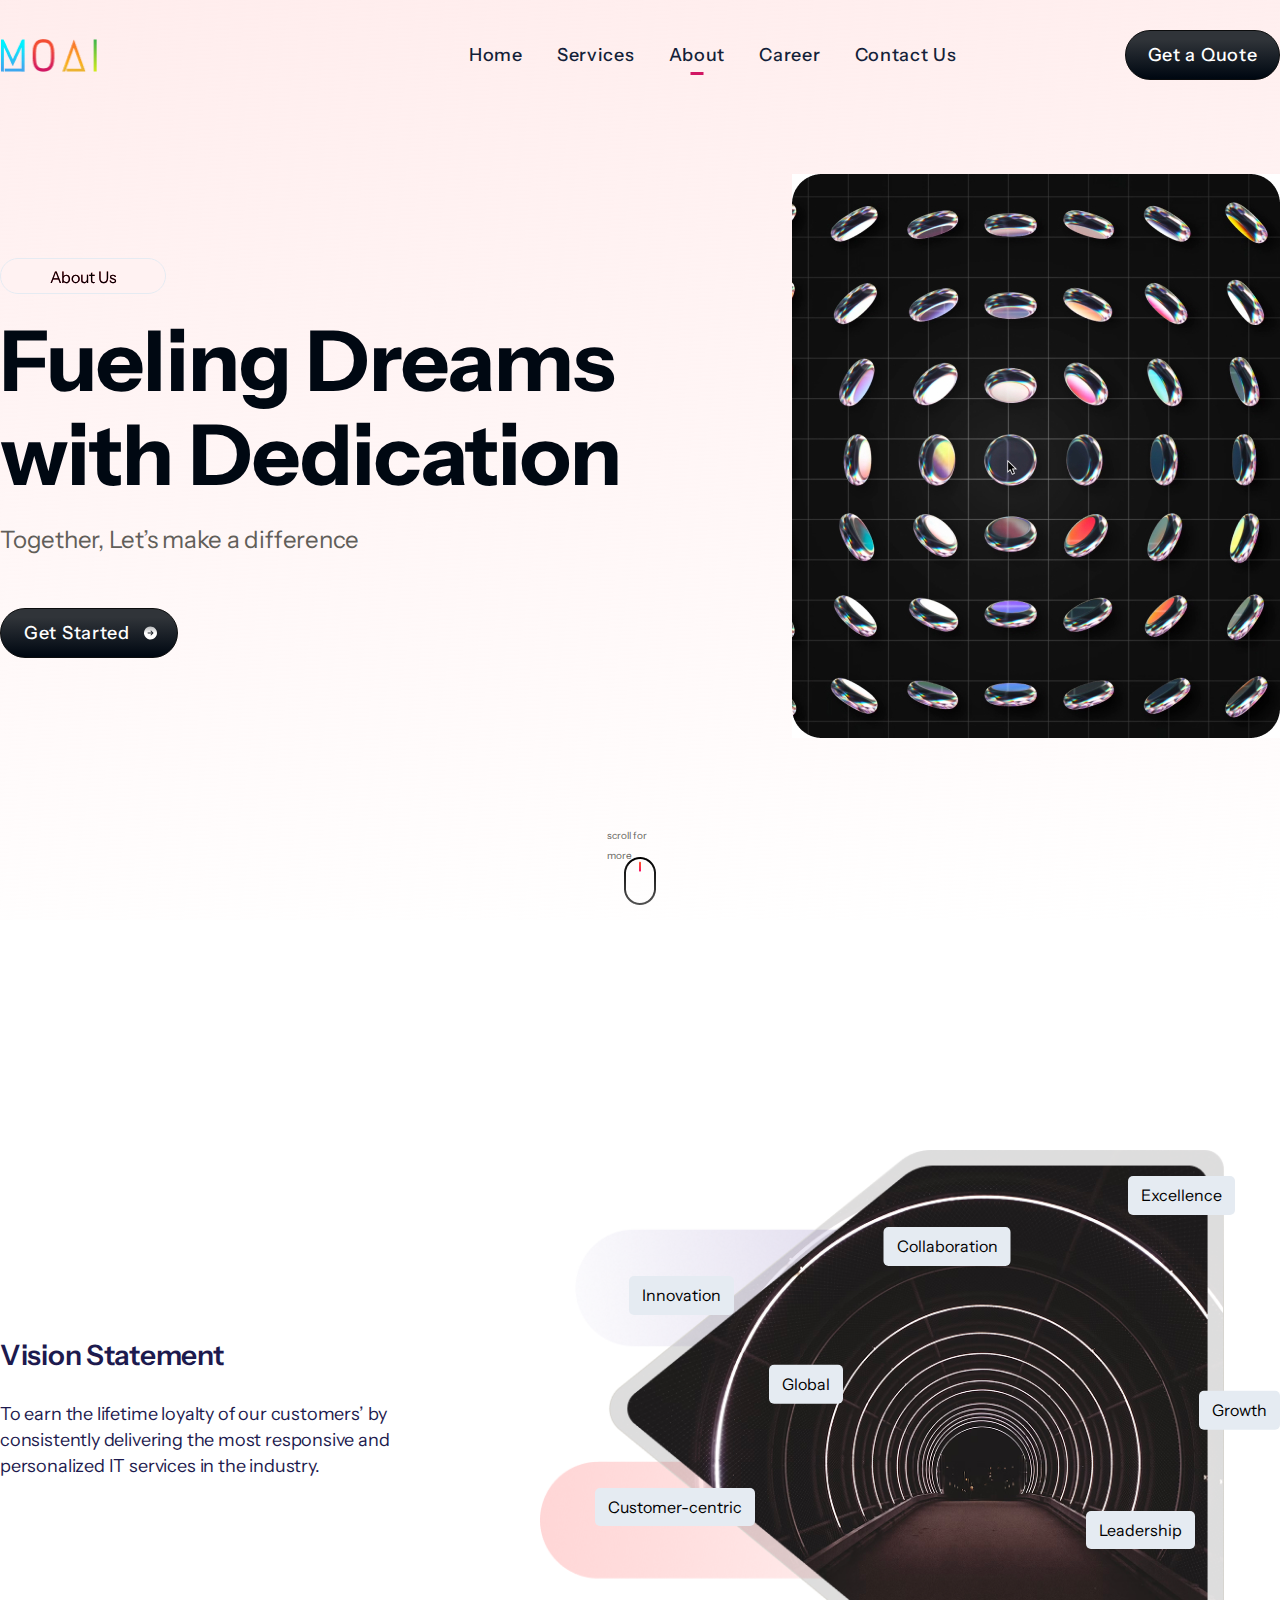
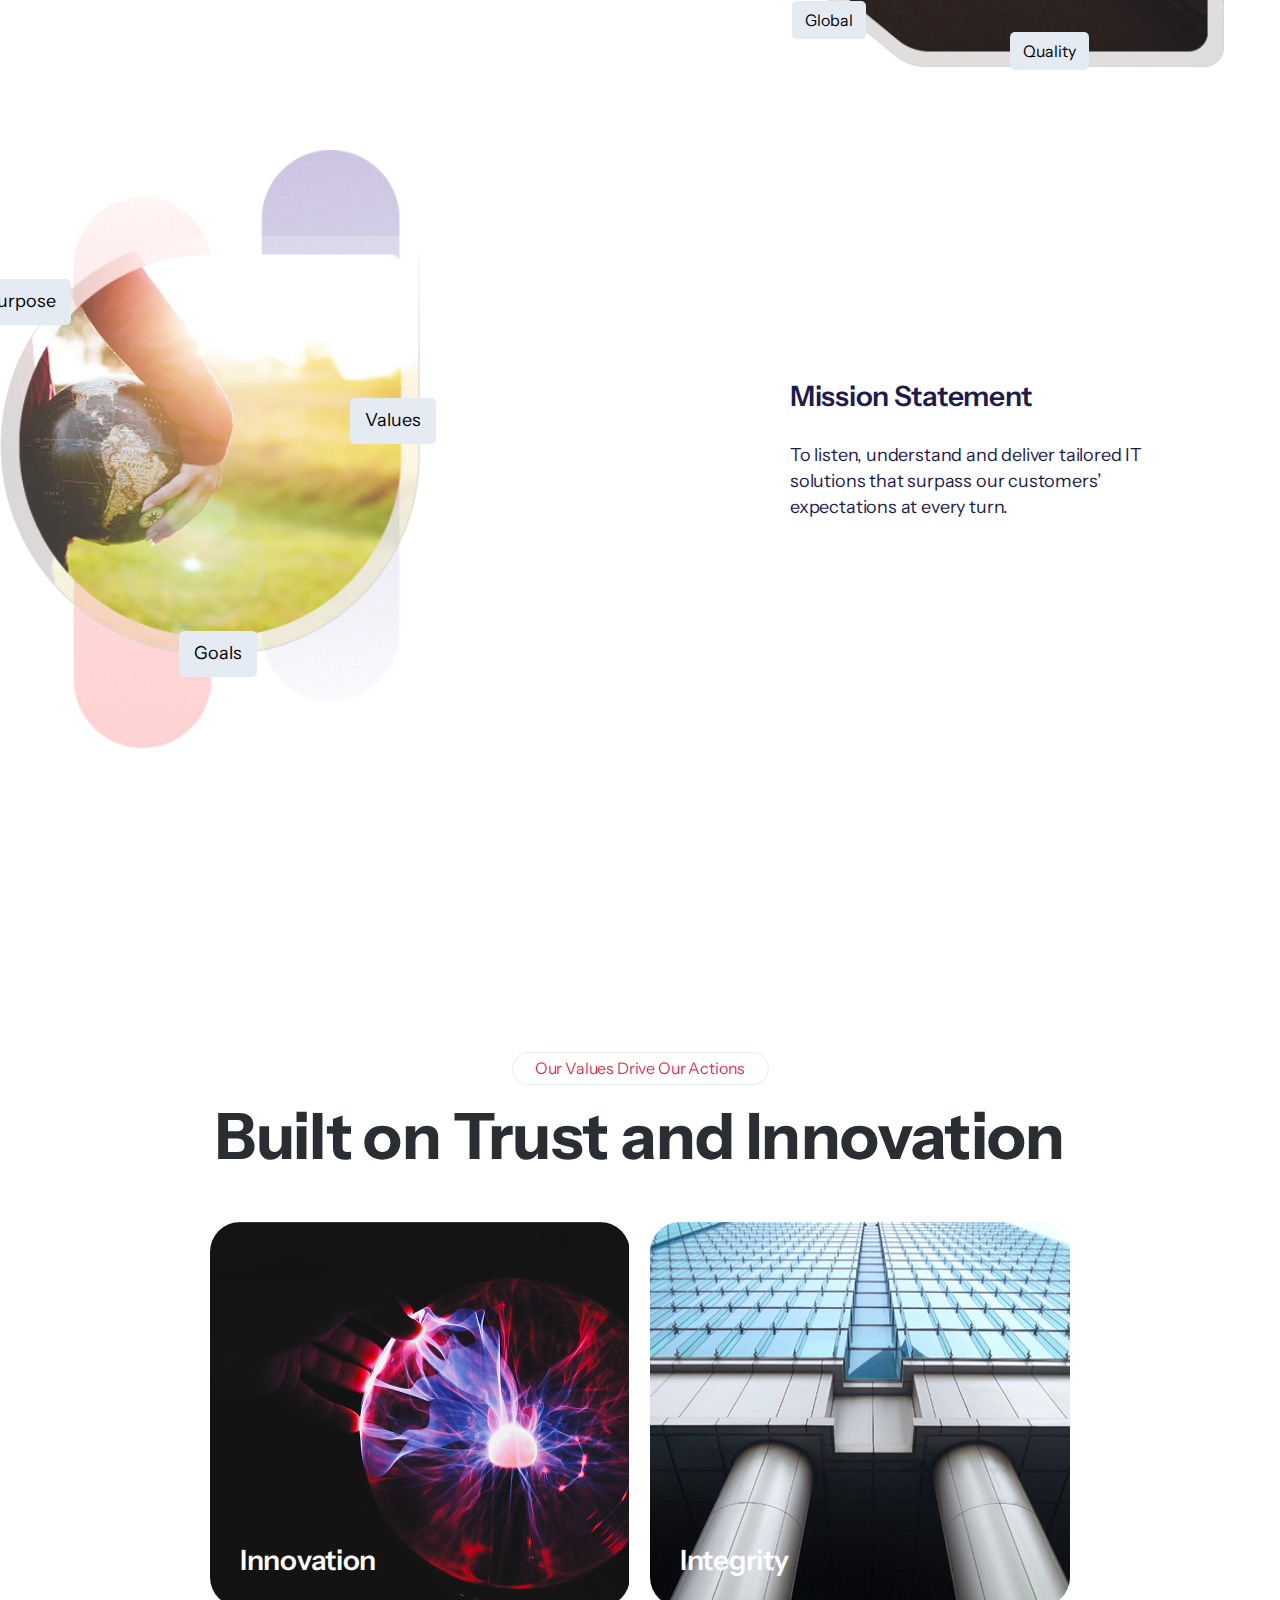
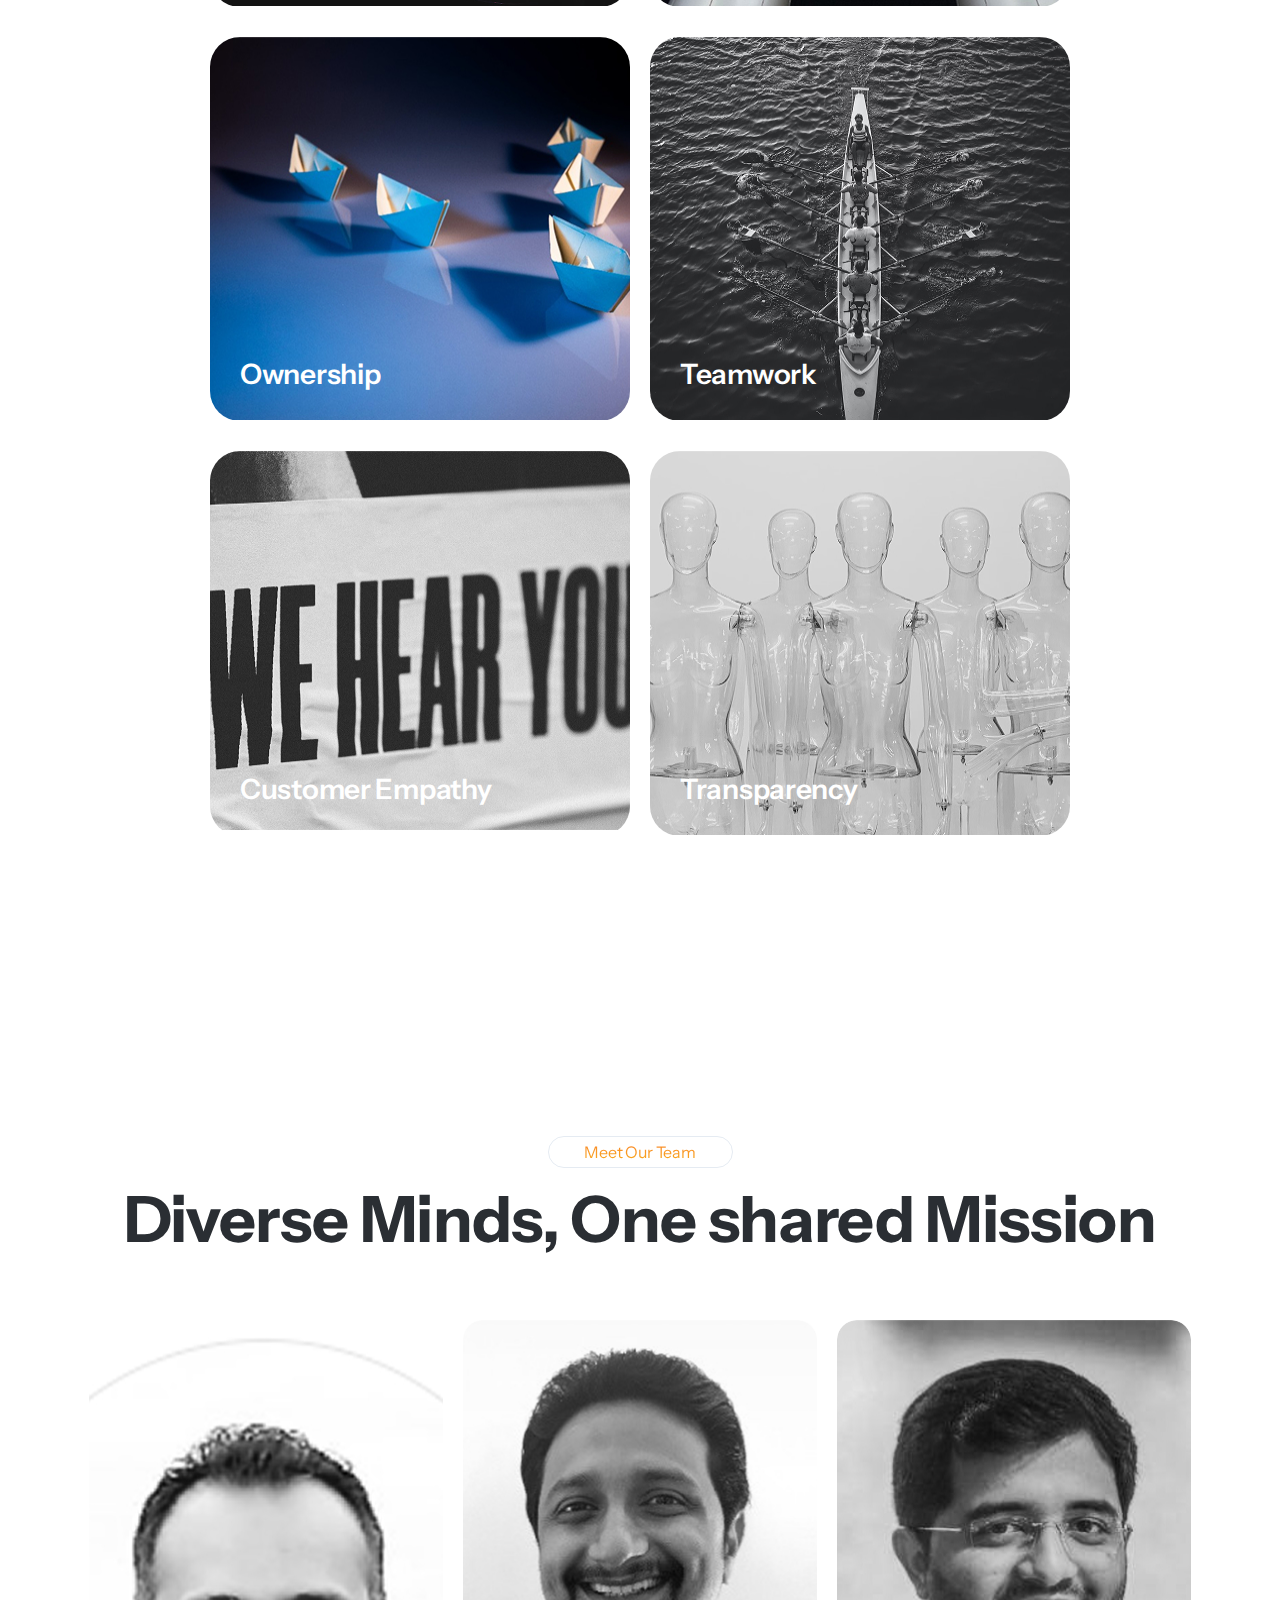
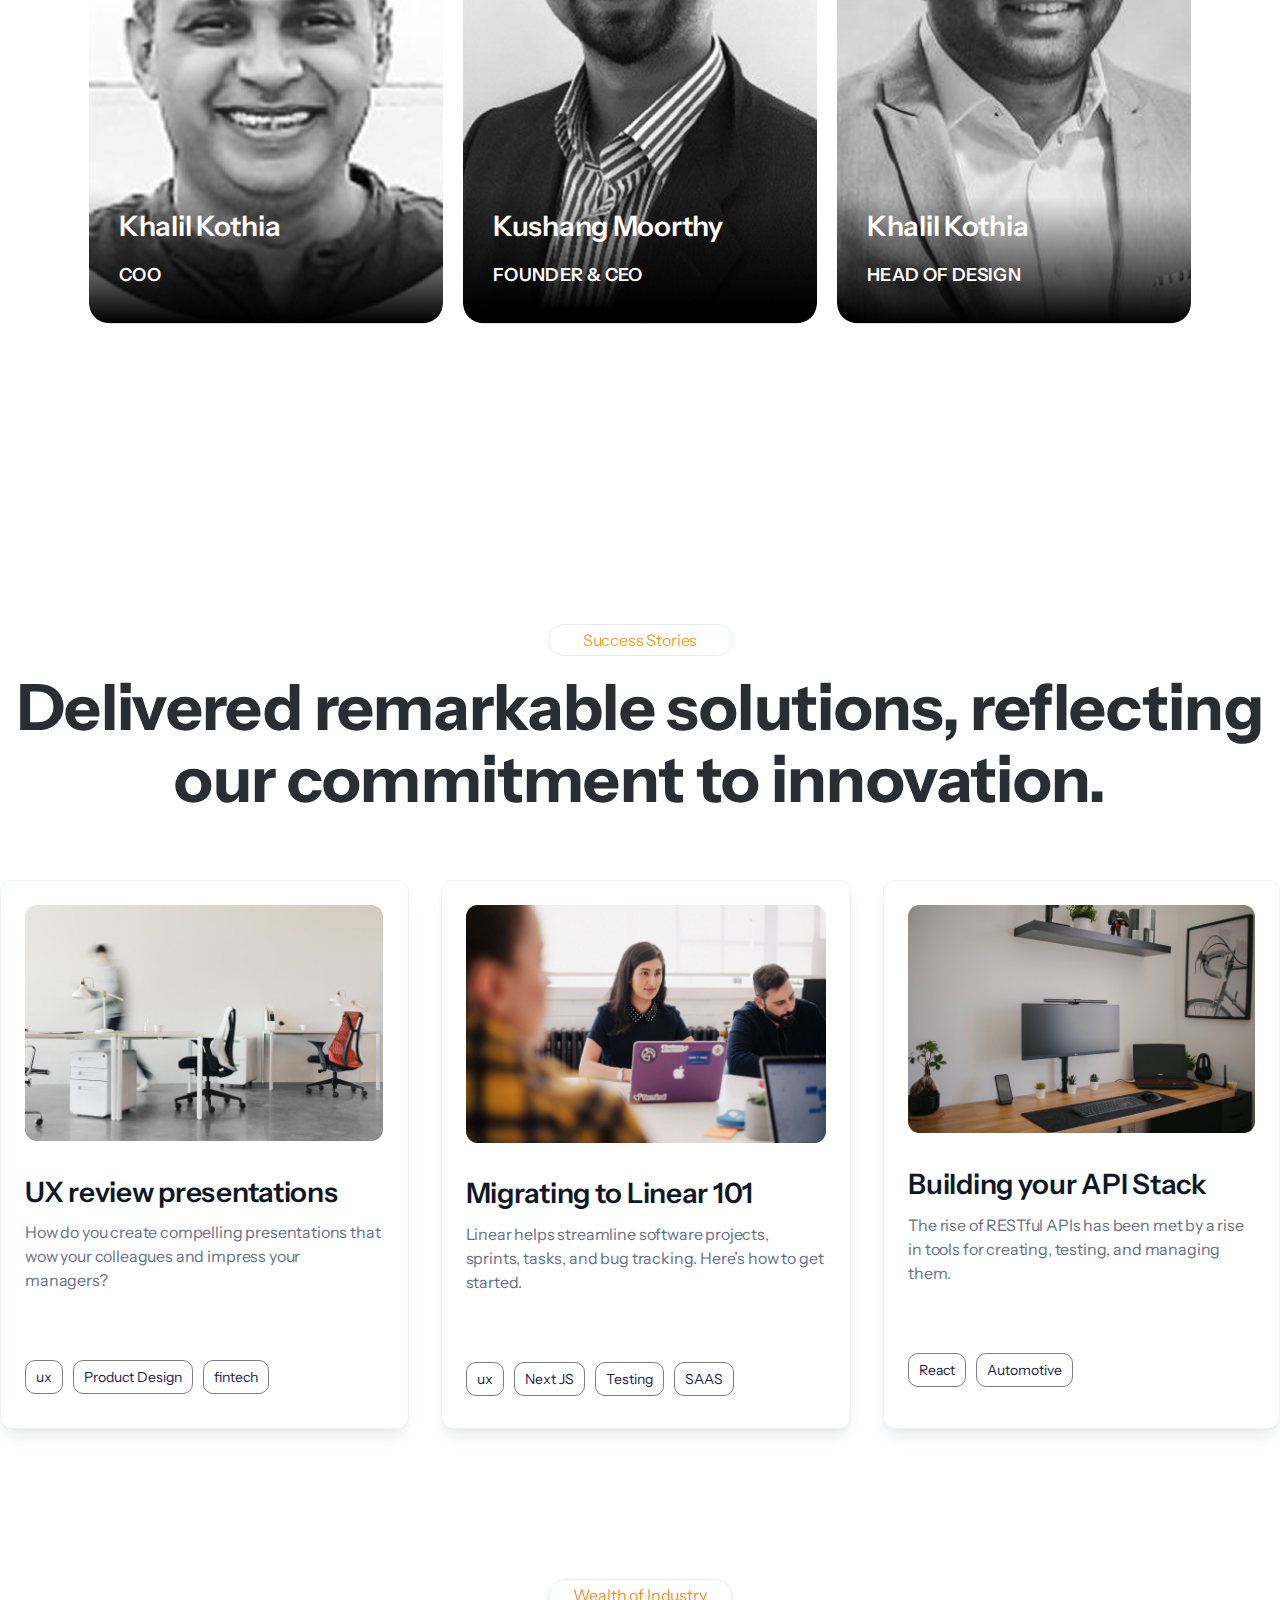
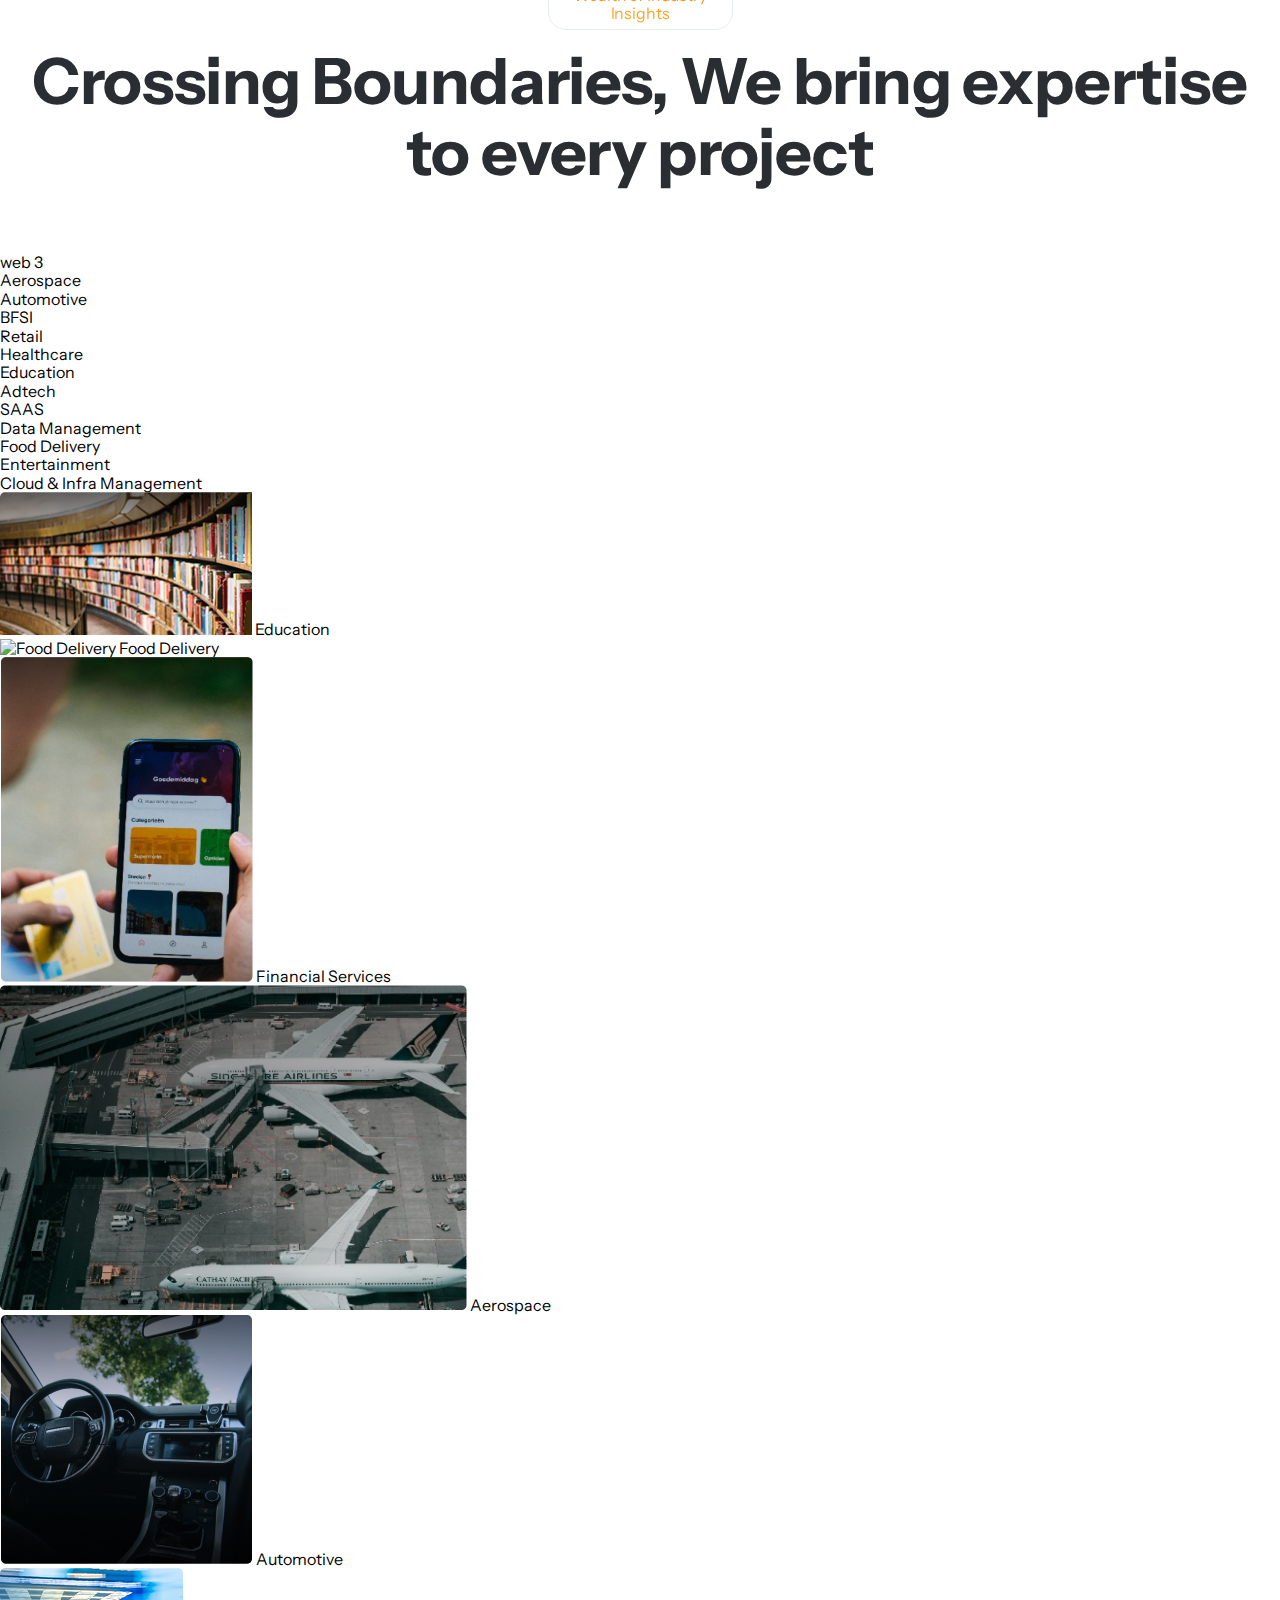
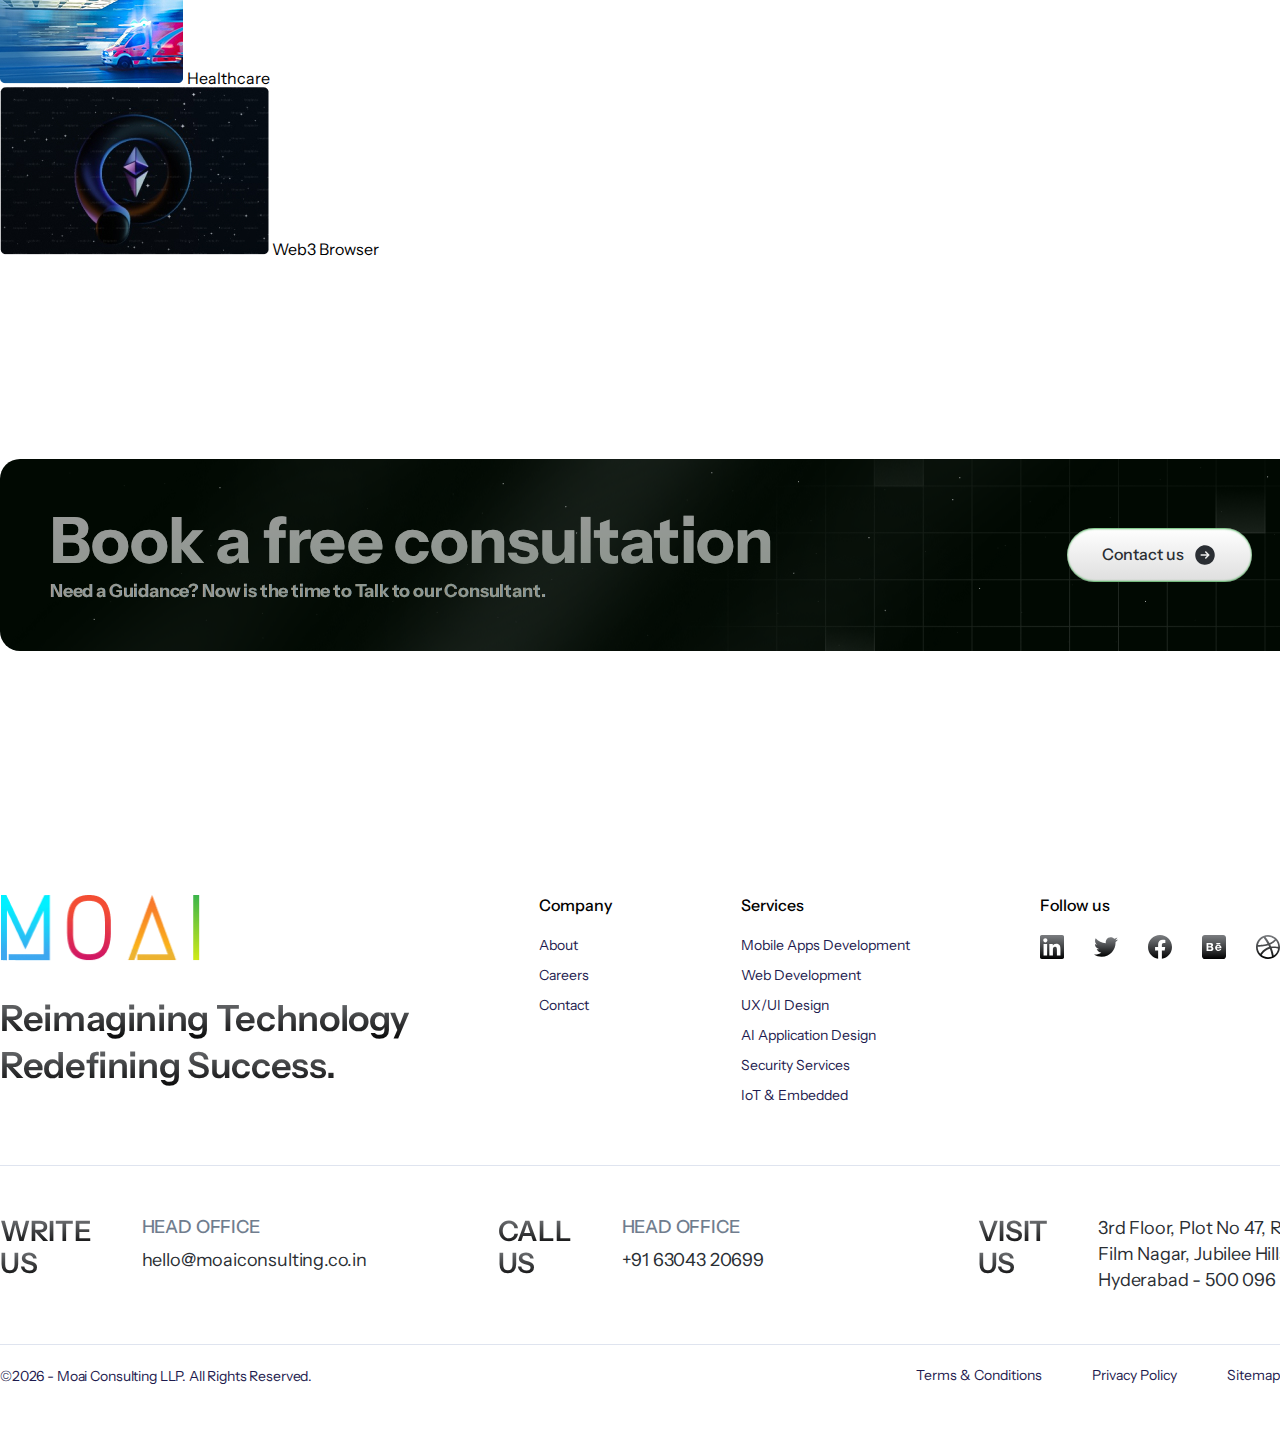
==== commit eb6a94fb: "commit" ====
--- a/about.html
+++ b/about.html
@@ -245,30 +245,29 @@
             <div class="container industry__wrapper">
                 <div class="industry-content">
                     <div class="inner-top">
-                        <span class="subtitle industry-subtitle">Success Stories</span>
-                        <h2 class="title industry-title">Delivered remarkable solutions, reflecting our commitment to
-                            innovation.</h2>
+                        <span class="subtitle industry-subtitle">Wealth of Industry Insights</span>
+                        <h2 class="title industry-title">Crossing Boundaries, We bring expertise to every project</h2>
                     </div>
                     <ul class="industry-cards">
                         <li class="industry-item">web 3</li>
-                        <li class="industry-item">web 3</li>
-                        <li class="industry-item">web 3</li>
-                        <li class="industry-item">web 3</li>
-                        <li class="industry-item">web 3</li>
-                        <li class="industry-item">web 3</li>
-                        <li class="industry-item">web 3</li>
-                        <li class="industry-item">web 3</li>
-                        <li class="industry-item">web 3</li>
-                        <li class="industry-item">web 3</li>
-                        <li class="industry-item">web 3</li>
-                        <li class="industry-item">web 3</li>
-                        <li class="industry-item">web 3</li>
+                        <li class="industry-item">Aerospace</li>
+                        <li class="industry-item">Automotive</li>
+                        <li class="industry-item">BFSI</li>
+                        <li class="industry-item">Retail</li>
+                        <li class="industry-item">Healthcare</li>
+                        <li class="industry-item">Education</li>
+                        <li class="industry-item">Adtech</li>
+                        <li class="industry-item">SAAS</li>
+                        <li class="industry-item">Data Management</li>
+                        <li class="industry-item">Food Delivery</li>
+                        <li class="industry-item">Entertainment</li>
+                        <li class="industry-item">Cloud & Infra Management</li>
                     </ul>
                 </div>
                 <div class="industry-img">
                     <div class="grid-container">
                         <div class="grid-item item-1">
-                            <img src="education.jpg" alt="Education">
+                            <img src="./img/education.jpg" alt="Education">
                             <span>Education</span>
                         </div>
                         <div class="grid-item item-2">
@@ -276,23 +275,23 @@
                             <span>Food Delivery</span>
                         </div>
                         <div class="grid-item item-3">
-                            <img src="financial-services.jpg" alt="Financial Services">
+                            <img src="/img/Financial Services.jpg" alt="Financial Services">
                             <span>Financial Services</span>
                         </div>
                         <div class="grid-item item-4">
-                            <img src="aerospace.jpg" alt="Aerospace">
+                            <img src="./img/Aerospace.jpg" alt="Aerospace">
                             <span>Aerospace</span>
                         </div>
                         <div class="grid-item item-5">
-                            <img src="automotive.jpg" alt="Automotive">
+                            <img src="./img/Automotive.jpg" alt="Automotive">
                             <span>Automotive</span>
                         </div>
                         <div class="grid-item item-6">
-                            <img src="healthcare.jpg" alt="Healthcare">
+                            <img src="./img/Healthcare.jpg" alt="Healthcare">
                             <span>Healthcare</span>
                         </div>
                         <div class="grid-item item-7">
-                            <img src="web3.jpg" alt="Web3 Browser">
+                            <img src="./img/Web 3.jpg" alt="Web3 Browser">
                             <span>Web3 Browser</span>
                         </div>
                     </div>
